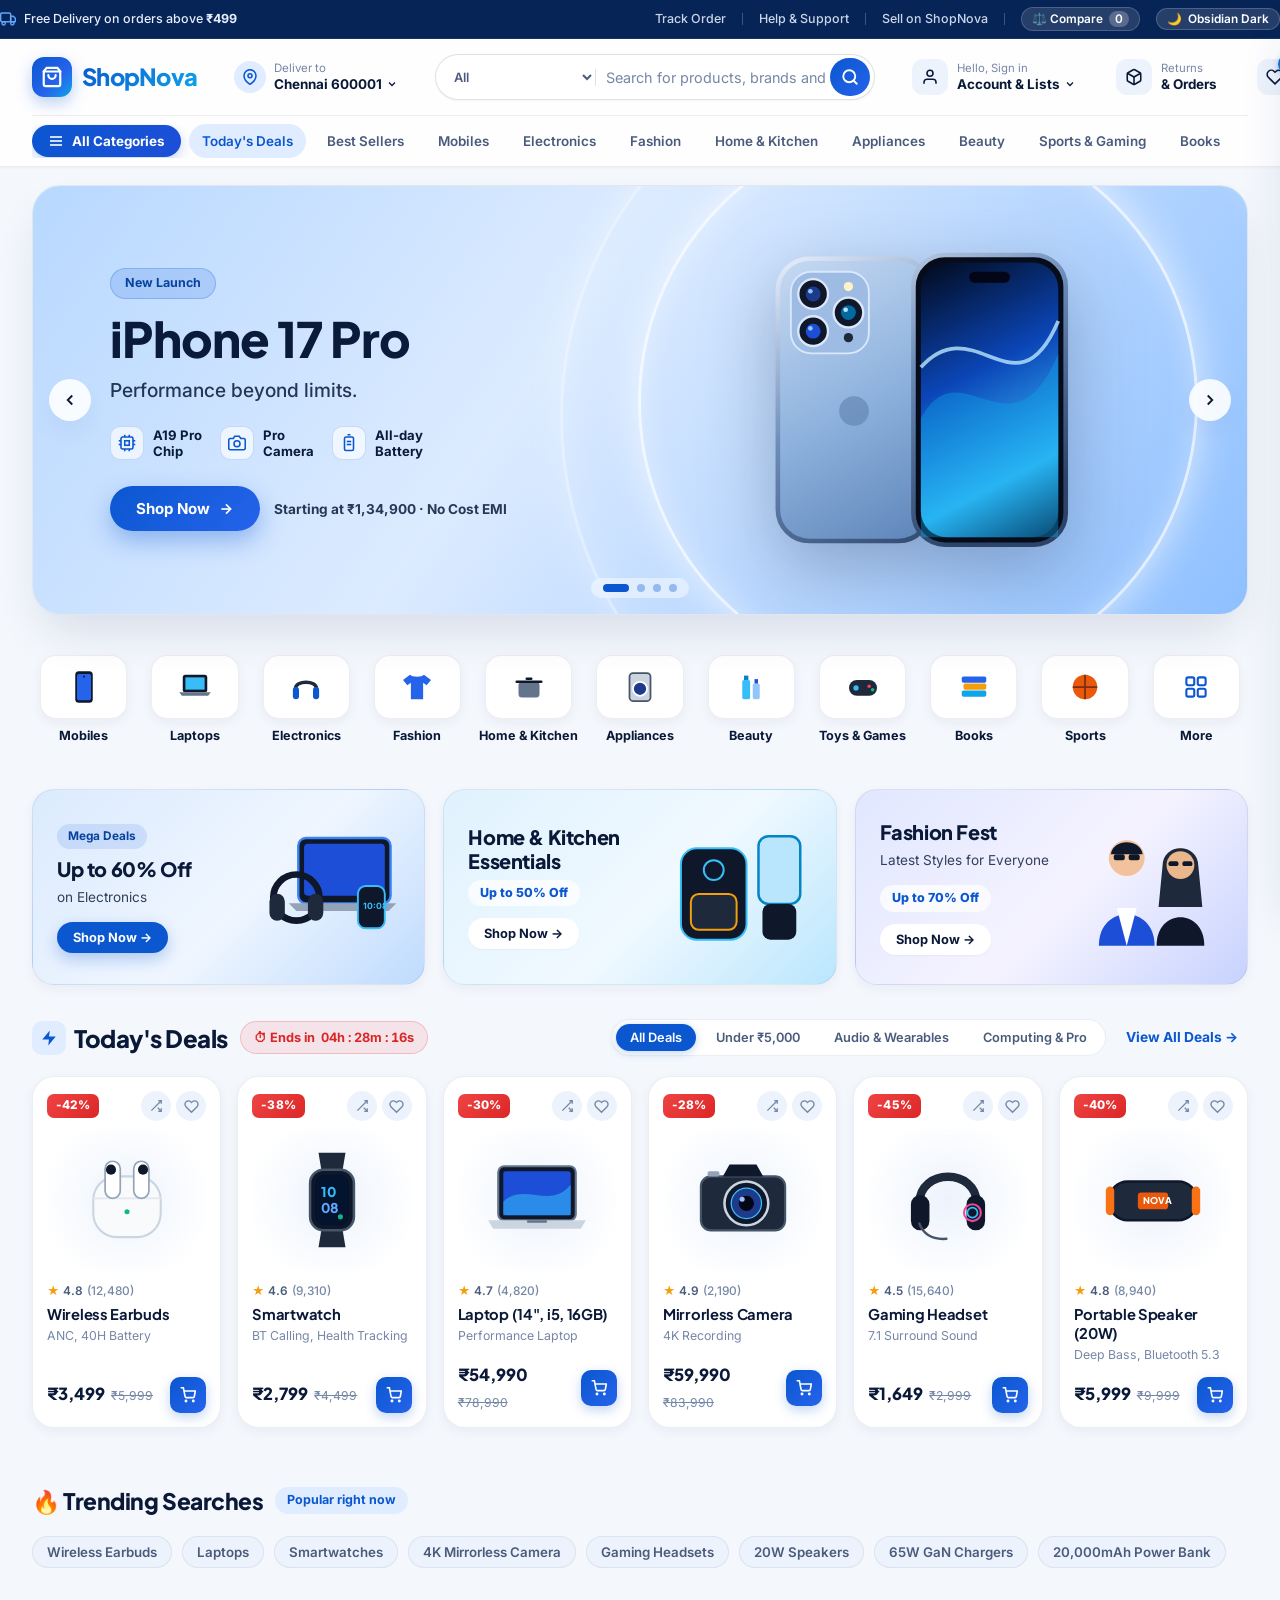
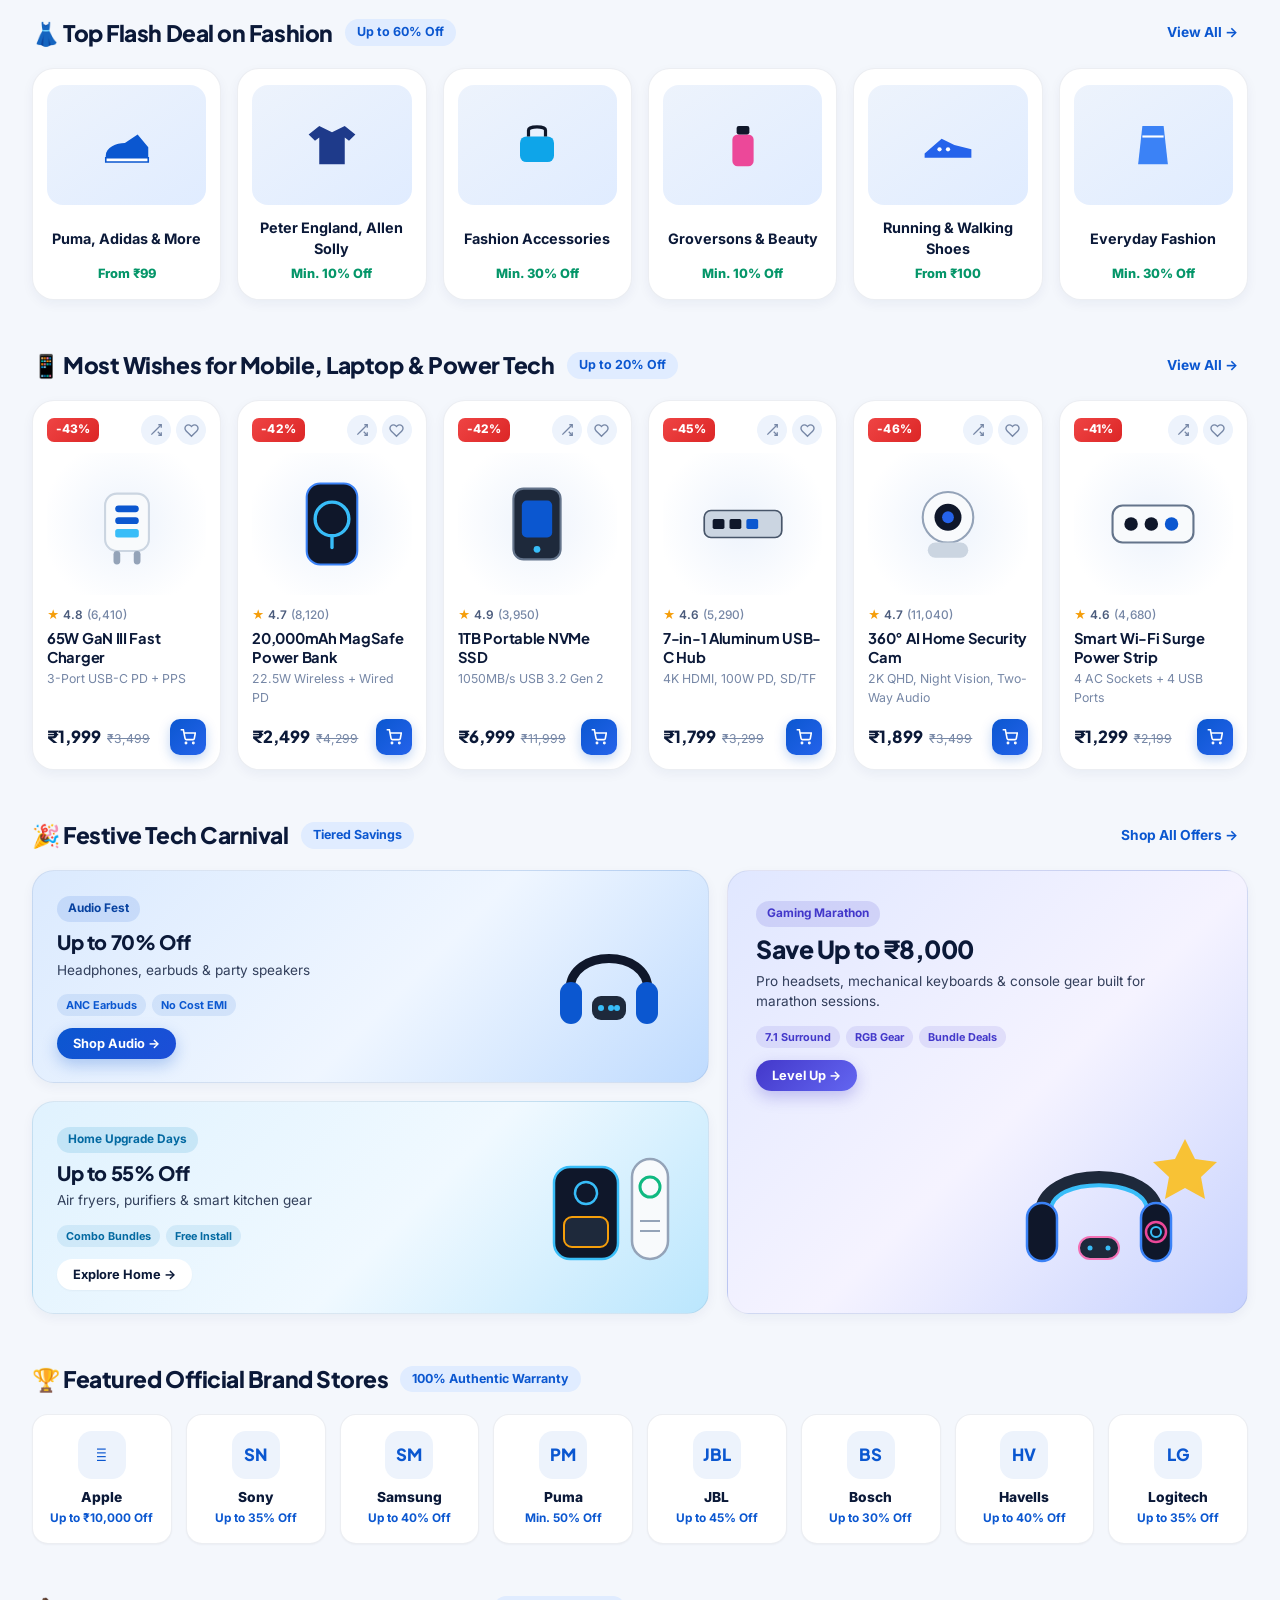
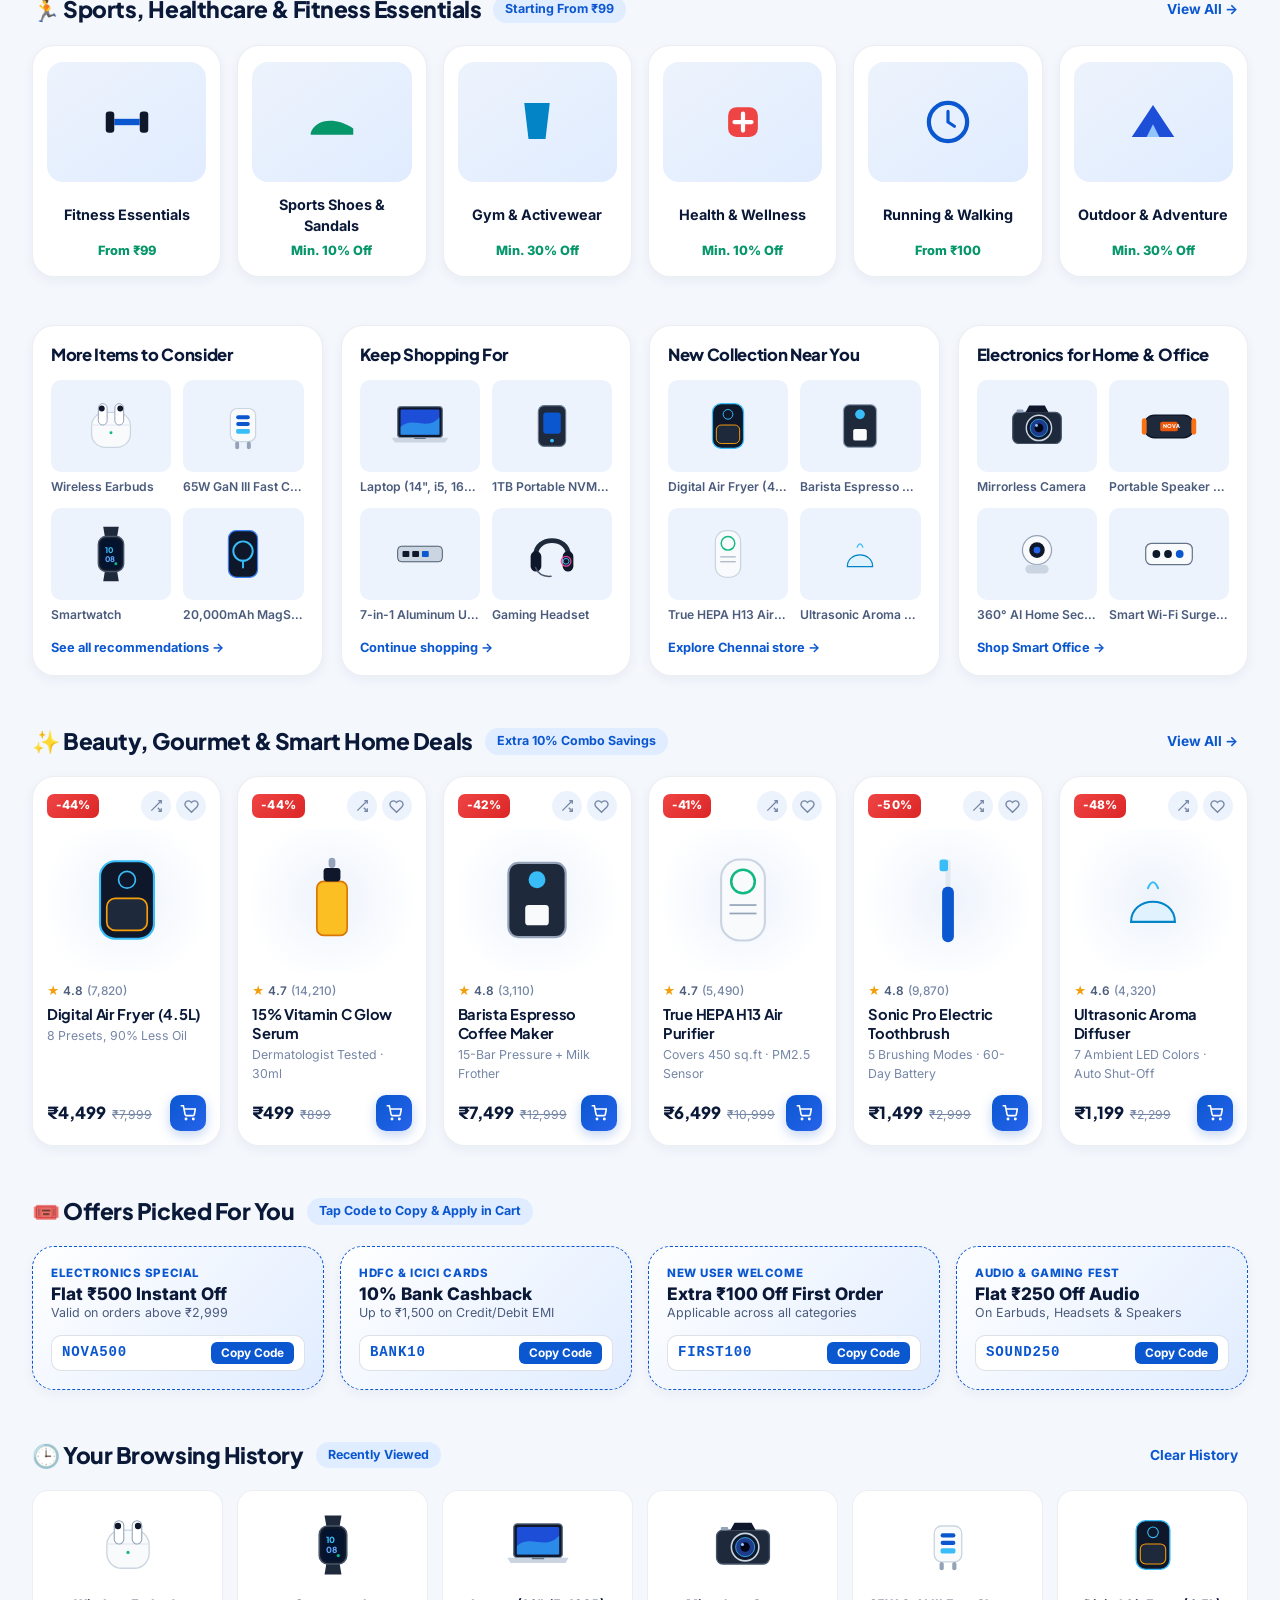
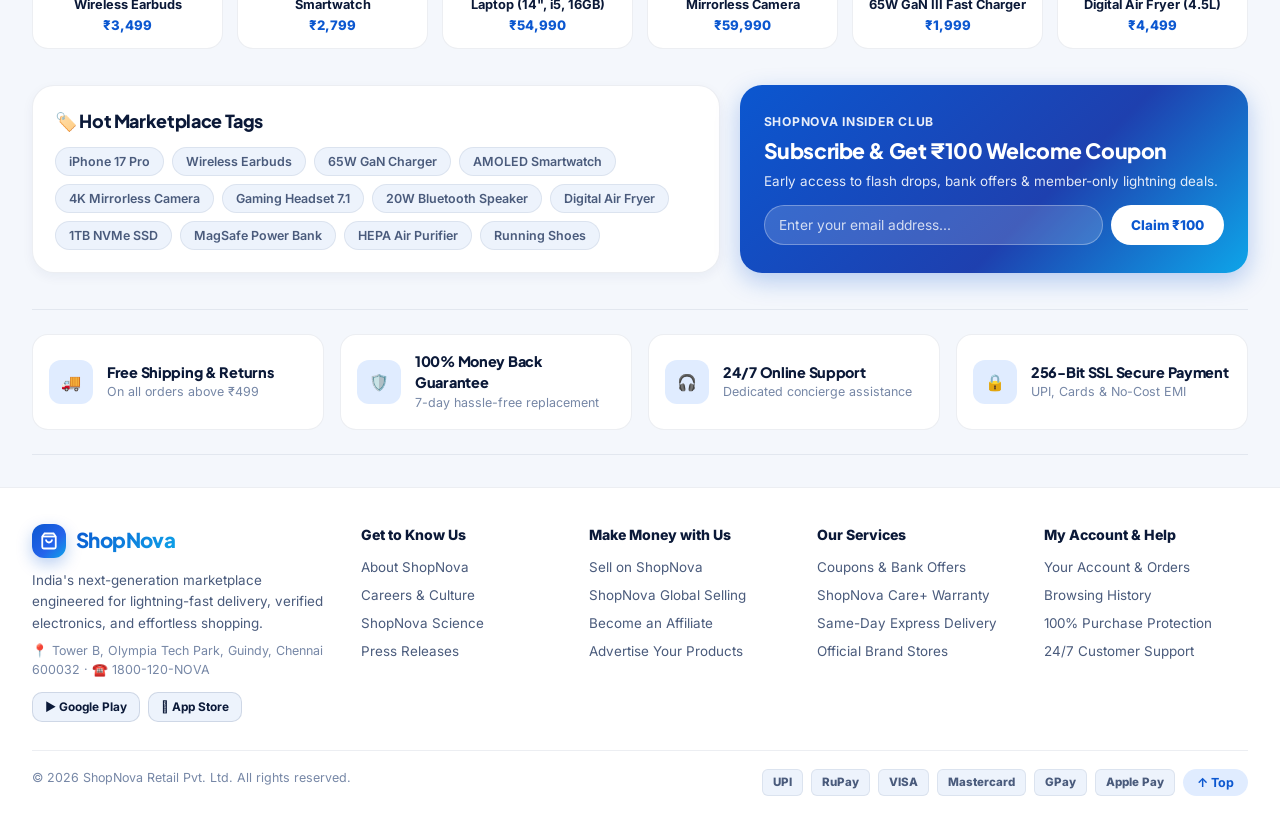
==== index.html @ 33376834 "update" ====
<!DOCTYPE html>
<html lang="en" data-theme="light">
<head>
  <meta charset="UTF-8" />
  <meta name="viewport" content="width=device-width, initial-scale=1.0" />
  <title>ShopNova — Ultra-Modern Marketplace | India's Premier Shopping Destination</title>
  <!-- Google Fonts: Plus Jakarta Sans & Inter for high-craft modern fintech/e-commerce typography -->
  <link rel="preconnect" href="https://fonts.googleapis.com" />
  <link rel="preconnect" href="https://fonts.gstatic.com" crossorigin />
  <link href="https://fonts.googleapis.com/css2?family=Inter:wght@400;500;600;700&family=Plus+Jakarta+Sans:wght@600;700;800&display=swap" rel="stylesheet" />

  <style>
    /* ==========================================================================
       1. DESIGN TOKENS & THEME SYSTEM (Crisp Royal Light + Obsidian Neon Dark)
       ========================================================================== */
    :root {
      /* Light Mode: Crisp Royal & Frost Glass */
      --bg-page: #f4f7fc;
      --bg-surface: #ffffff;
      --bg-surface-elevated: #ffffff;
      --bg-subtle: #edf3fc;
      --bg-glass: rgba(255, 255, 255, 0.84);
      --bg-utility: #072456;
      --text-utility: #e6eefc;

      --text-primary: #0b1938;
      --text-secondary: #4a5b7c;
      --text-muted: #7687a6;

      --brand-primary: #0b57d0;
      --brand-primary-hover: #0842a0;
      --brand-secondary: #2563eb;
      --brand-accent: #0ea5e9;
      --brand-soft: #e0ecff;
      --brand-soft-border: #bfd6ff;

      --badge-sale-bg: linear-gradient(135deg, #ef4444, #dc2626);
      --badge-sale-text: #ffffff;
      --success: #059669;
      --success-bg: #d1fae5;
      --warning: #f59e0b;

      --border-light: rgba(15, 42, 92, 0.08);
      --border-medium: rgba(15, 42, 92, 0.14);

      --shadow-xs: 0 1px 2px rgba(11, 25, 56, 0.04);
      --shadow-sm: 0 4px 12px rgba(11, 42, 96, 0.05);
      --shadow-md: 0 12px 28px -6px rgba(11, 42, 96, 0.09);
      --shadow-lg: 0 24px 48px -12px rgba(11, 42, 96, 0.14);
      --shadow-glow: 0 8px 24px rgba(11, 87, 208, 0.28);

      --radius-sm: 10px;
      --radius-md: 16px;
      --radius-lg: 22px;
      --radius-xl: 28px;
      --radius-pill: 9999px;

      --transition-fast: 160ms cubic-bezier(0.22, 1, 0.36, 1);
      --transition-smooth: 320ms cubic-bezier(0.22, 1, 0.36, 1);
    }

    [data-theme="dark"] {
      /* Dark Mode: Obsidian Glass & Electric Cobalt Neon */
      --bg-page: #070b14;
      --bg-surface: #0f1626;
      --bg-surface-elevated: #151e33;
      --bg-subtle: #19243d;
      --bg-glass: rgba(15, 22, 38, 0.82);
      --bg-utility: #04070d;
      --text-utility: #cbd5e1;

      --text-primary: #f1f5fb;
      --text-secondary: #9fb0ce;
      --text-muted: #687a9c;

      --brand-primary: #3b82f6;
      --brand-primary-hover: #60a5fa;
      --brand-secondary: #2563eb;
      --brand-accent: #38bdf8;
      --brand-soft: rgba(59, 130, 246, 0.16);
      --brand-soft-border: rgba(59, 130, 246, 0.35);

      --badge-sale-bg: linear-gradient(135deg, #f43f5e, #e11d48);
      --badge-sale-text: #ffffff;
      --success: #10b981;
      --success-bg: rgba(16, 185, 129, 0.15);
      --warning: #fbbf24;

      --border-light: rgba(148, 163, 184, 0.1);
      --border-medium: rgba(148, 163, 184, 0.18);

      --shadow-xs: 0 1px 2px rgba(0, 0, 0, 0.3);
      --shadow-sm: 0 6px 16px rgba(0, 0, 0, 0.35);
      --shadow-md: 0 14px 32px -6px rgba(0, 0, 0, 0.5);
      --shadow-lg: 0 26px 56px -12px rgba(0, 0, 0, 0.65);
      --shadow-glow: 0 8px 28px rgba(59, 130, 246, 0.38);
    }

    /* ==========================================================================
       2. RESET & BASE TYPOGRAPHY
       ========================================================================== */
    *, *::before, *::after {
      box-sizing: border-box;
      margin: 0;
      padding: 0;
    }

    html {
      scroll-behavior: smooth;
      font-family: 'Inter', -apple-system, BlinkMacSystemFont, sans-serif;
      background-color: var(--bg-page);
      color: var(--text-primary);
      transition: background-color var(--transition-smooth), color var(--transition-smooth);
    }

    body {
      min-height: 100vh;
      overflow-x: hidden;
      line-height: 1.5;
      -webkit-font-smoothing: antialiased;
    }

    h1, h2, h3, h4, .font-display {
      font-family: 'Plus Jakarta Sans', 'Inter', sans-serif;
      letter-spacing: -0.02em;
    }

    button, input, select {
      font-family: inherit;
      color: inherit;
    }

    button {
      cursor: pointer;
      border: none;
      background: none;
    }

    a {
      text-decoration: none;
      color: inherit;
    }

    .container {
      width: 100%;
      max-width: 1400px;
      margin: 0 auto;
      padding: 0 clamp(14px, 2.5vw, 32px);
    }

    /* ==========================================================================
       3. TOP UTILITY BAR
       ========================================================================== */
    .utility-bar {
      background: var(--bg-utility);
      color: var(--text-utility);
      font-size: 0.78rem;
      font-weight: 500;
      border-bottom: 1px solid rgba(255, 255, 255, 0.08);
    }

    .utility-inner {
      display: flex;
      align-items: center;
      justify-content: space-between;
      min-height: 38px;
      gap: 12px;
      flex-wrap: wrap;
      padding: 4px 0;
    }

    .utility-promo {
      display: flex;
      align-items: center;
      gap: 8px;
    }

    .utility-promo svg {
      color: #60a5fa;
      flex-shrink: 0;
    }

    .utility-links {
      display: flex;
      align-items: center;
      gap: 16px;
    }

    .utility-link {
      opacity: 0.88;
      transition: opacity var(--transition-fast), color var(--transition-fast);
      white-space: nowrap;
    }

    .utility-link:hover {
      opacity: 1;
      color: #93c5fd;
    }

    .utility-divider {
      width: 1px;
      height: 12px;
      background: rgba(255, 255, 255, 0.22);
    }

    /* Theme Switch Pill */
    .theme-toggle-btn {
      display: inline-flex;
      align-items: center;
      gap: 6px;
      background: rgba(255, 255, 255, 0.12);
      border: 1px solid rgba(255, 255, 255, 0.18);
      color: #ffffff;
      padding: 3px 10px;
      border-radius: var(--radius-pill);
      font-size: 0.74rem;
      font-weight: 600;
      transition: all var(--transition-fast);
    }

    .theme-toggle-btn:hover {
      background: rgba(255, 255, 255, 0.22);
      transform: translateY(-1px);
    }

    /* ==========================================================================
       4. STICKY GLASSMORPHIC HEADER & MEGA CATEGORY BAR
       ========================================================================== */
    .site-header {
      position: sticky;
      top: 0;
      z-index: 90;
      background: var(--bg-glass);
      backdrop-filter: blur(18px);
      -webkit-backdrop-filter: blur(18px);
      border-bottom: 1px solid var(--border-light);
      box-shadow: var(--shadow-xs);
      transition: background var(--transition-smooth), border-color var(--transition-smooth);
    }

    .header-main {
      display: flex;
      align-items: center;
      justify-content: space-between;
      gap: clamp(10px, 2vw, 24px);
      padding: 12px 0;
    }

    /* Brand Logo */
    .brand-logo {
      display: inline-flex;
      align-items: center;
      gap: 10px;
      flex-shrink: 0;
    }

    .brand-icon-wrap {
      width: 40px;
      height: 40px;
      border-radius: 12px;
      background: linear-gradient(135deg, #0b57d0, #2563eb 60%, #0ea5e9);
      display: grid;
      place-items: center;
      box-shadow: 0 6px 16px rgba(11, 87, 208, 0.28);
      transition: transform var(--transition-fast);
    }

    .brand-logo:hover .brand-icon-wrap {
      transform: scale(1.05) rotate(-2deg);
    }

    .brand-name {
      font-family: 'Plus Jakarta Sans', sans-serif;
      font-size: 1.48rem;
      font-weight: 800;
      letter-spacing: -0.03em;
      background: linear-gradient(135deg, var(--brand-primary), var(--brand-accent));
      -webkit-background-clip: text;
      -webkit-text-fill-color: transparent;
    }

    /* Location Picker */
    .location-btn {
      display: flex;
      align-items: center;
      gap: 8px;
      padding: 7px 12px;
      border-radius: var(--radius-md);
      border: 1px solid transparent;
      text-align: left;
      transition: all var(--transition-fast);
      flex-shrink: 0;
    }

    .location-btn:hover {
      background: var(--bg-subtle);
      border-color: var(--border-light);
    }

    .location-pin {
      width: 32px;
      height: 32px;
      border-radius: 50%;
      background: var(--brand-soft);
      color: var(--brand-primary);
      display: grid;
      place-items: center;
      flex-shrink: 0;
    }

    .location-label {
      display: block;
      font-size: 0.72rem;
      color: var(--text-muted);
      line-height: 1.2;
    }

    .location-value {
      display: flex;
      align-items: center;
      gap: 4px;
      font-size: 0.84rem;
      font-weight: 700;
      color: var(--text-primary);
    }

    /* Search Bar with Live Autocomplete */
    .search-wrapper {
      position: relative;
      flex: 1;
      max-width: 620px;
    }

    .search-bar {
      display: flex;
      align-items: center;
      background: var(--bg-surface);
      border: 1.5px solid var(--border-medium);
      border-radius: var(--radius-pill);
      height: 46px;
      padding: 3px 4px 3px 14px;
      box-shadow: var(--shadow-xs);
      transition: all var(--transition-fast);
    }

    .search-bar:focus-within {
      border-color: var(--brand-primary);
      box-shadow: 0 0 0 4px var(--brand-soft);
    }

    .search-scope {
      border: none;
      background: transparent;
      font-size: 0.8rem;
      font-weight: 600;
      color: var(--text-secondary);
      padding-right: 10px;
      margin-right: 10px;
      border-right: 1px solid var(--border-medium);
      outline: none;
      cursor: pointer;
    }

    .search-scope option {
      background: var(--bg-surface);
      color: var(--text-primary);
    }

    .search-input {
      flex: 1;
      border: none;
      background: transparent;
      font-size: 0.9rem;
      color: var(--text-primary);
      outline: none;
      min-width: 0;
    }

    .search-input::placeholder {
      color: var(--text-muted);
    }

    .search-clear {
      display: none;
      padding: 4px 8px;
      color: var(--text-muted);
      font-size: 0.85rem;
    }

    .search-clear.visible {
      display: inline-flex;
    }

    .search-submit {
      width: 40px;
      height: 38px;
      border-radius: var(--radius-pill);
      background: linear-gradient(135deg, var(--brand-primary), var(--brand-secondary));
      color: #ffffff;
      display: grid;
      place-items: center;
      transition: transform var(--transition-fast), box-shadow var(--transition-fast);
      flex-shrink: 0;
    }

    .search-submit:hover {
      transform: scale(1.04);
      box-shadow: var(--shadow-glow);
    }

    /* Autocomplete Dropdown */
    .search-dropdown {
      position: absolute;
      top: calc(100% + 8px);
      left: 0;
      right: 0;
      background: var(--bg-surface-elevated);
      border: 1px solid var(--border-medium);
      border-radius: var(--radius-lg);
      box-shadow: var(--shadow-lg);
      padding: 8px;
      display: none;
      z-index: 120;
      max-height: 380px;
      overflow-y: auto;
    }

    .search-dropdown.open {
      display: block;
      animation: fadeSlideDown 180ms ease-out;
    }

    .search-item {
      display: flex;
      align-items: center;
      gap: 12px;
      padding: 9px 12px;
      border-radius: var(--radius-sm);
      transition: background var(--transition-fast);
      cursor: pointer;
    }

    .search-item:hover {
      background: var(--bg-subtle);
    }

    .search-item-thumb {
      width: 42px;
      height: 42px;
      border-radius: 10px;
      background: var(--bg-subtle);
      display: grid;
      place-items: center;
      padding: 4px;
      flex-shrink: 0;
    }

    .search-item-info {
      flex: 1;
      min-width: 0;
    }

    .search-item-title {
      font-size: 0.88rem;
      font-weight: 600;
      white-space: nowrap;
      overflow: hidden;
      text-overflow: ellipsis;
    }

    .search-item-meta {
      font-size: 0.76rem;
      color: var(--text-muted);
    }

    .search-item-price {
      font-weight: 700;
      font-size: 0.88rem;
      color: var(--brand-primary);
    }

    /* Header Action Controls */
    .header-actions {
      display: flex;
      align-items: center;
      gap: clamp(6px, 1.2vw, 14px);
      flex-shrink: 0;
    }

    .header-action-btn {
      position: relative;
      display: flex;
      align-items: center;
      gap: 9px;
      padding: 7px 12px;
      border-radius: var(--radius-md);
      border: 1px solid transparent;
      transition: all var(--transition-fast);
      text-align: left;
    }

    .header-action-btn:hover {
      background: var(--bg-subtle);
      border-color: var(--border-light);
    }

    .action-icon-box {
      position: relative;
      width: 36px;
      height: 36px;
      border-radius: 11px;
      background: var(--bg-subtle);
      color: var(--text-primary);
      display: grid;
      place-items: center;
      transition: all var(--transition-fast);
    }

    .header-action-btn:hover .action-icon-box {
      background: var(--brand-soft);
      color: var(--brand-primary);
    }

    .action-text-top {
      display: block;
      font-size: 0.71rem;
      color: var(--text-muted);
      line-height: 1.15;
    }

    .action-text-bottom {
      display: flex;
      align-items: center;
      gap: 4px;
      font-size: 0.84rem;
      font-weight: 700;
      color: var(--text-primary);
    }

    .badge-pill {
      position: absolute;
      top: -5px;
      right: -5px;
      min-width: 20px;
      height: 20px;
      padding: 0 5px;
      border-radius: var(--radius-pill);
      background: linear-gradient(135deg, var(--brand-primary), var(--brand-accent));
      color: #ffffff;
      font-size: 0.7rem;
      font-weight: 800;
      display: grid;
      place-items: center;
      box-shadow: 0 2px 6px rgba(11, 87, 208, 0.35);
      transition: transform 200ms cubic-bezier(0.34, 1.56, 0.64, 1);
    }

    .badge-pill.bump {
      transform: scale(1.3);
    }

    /* Account Dropdown Popover */
    .account-wrapper {
      position: relative;
    }

    .account-popover {
      position: absolute;
      top: calc(100% + 10px);
      right: 0;
      width: 260px;
      background: var(--bg-surface-elevated);
      border: 1px solid var(--border-medium);
      border-radius: var(--radius-lg);
      box-shadow: var(--shadow-lg);
      padding: 14px;
      display: none;
      z-index: 120;
    }

    .account-popover.open {
      display: block;
      animation: fadeSlideDown 180ms ease-out;
    }

    .account-cta {
      width: 100%;
      padding: 10px;
      border-radius: var(--radius-sm);
      background: linear-gradient(135deg, var(--brand-primary), var(--brand-secondary));
      color: #ffffff;
      font-weight: 700;
      font-size: 0.86rem;
      margin-bottom: 10px;
      box-shadow: var(--shadow-glow);
    }

    .popover-link {
      display: flex;
      align-items: center;
      justify-content: space-between;
      padding: 8px 10px;
      border-radius: 8px;
      font-size: 0.83rem;
      color: var(--text-secondary);
      transition: all var(--transition-fast);
    }

    .popover-link:hover {
      background: var(--bg-subtle);
      color: var(--brand-primary);
    }

    /* Secondary Category Navigation Bar */
    .nav-bar {
      border-top: 1px solid var(--border-light);
      padding: 8px 0;
      position: relative;
    }

    .nav-inner {
      display: flex;
      align-items: center;
      gap: 8px;
      overflow-x: auto;
      scrollbar-width: none;
    }

    .nav-inner::-webkit-scrollbar {
      display: none;
    }

    .all-cats-btn {
      display: inline-flex;
      align-items: center;
      gap: 8px;
      padding: 8px 16px;
      border-radius: var(--radius-pill);
      background: linear-gradient(135deg, #0b57d0, #1d4ed8);
      color: #ffffff;
      font-size: 0.84rem;
      font-weight: 700;
      white-space: nowrap;
      box-shadow: 0 4px 12px rgba(11, 87, 208, 0.24);
      transition: all var(--transition-fast);
      flex-shrink: 0;
    }

    .all-cats-btn:hover {
      transform: translateY(-1px);
      box-shadow: var(--shadow-glow);
    }

    .nav-link {
      padding: 7px 13px;
      border-radius: var(--radius-pill);
      font-size: 0.84rem;
      font-weight: 600;
      color: var(--text-secondary);
      white-space: nowrap;
      transition: all var(--transition-fast);
    }

    .nav-link:hover, .nav-link.active {
      background: var(--brand-soft);
      color: var(--brand-primary);
    }

    /* Trending Searches Section */
    .trending-section {
      padding: 0 0 36px;
    }

    .trending-strip {
      display: flex;
      flex-wrap: wrap;
      align-items: center;
      gap: 10px;
      font-size: 0.8rem;
    }

    .trending-pill {
      padding: 7px 14px;
      border-radius: var(--radius-pill);
      background: var(--bg-subtle);
      border: 1px solid var(--border-light);
      color: var(--text-secondary);
      font-weight: 600;
      white-space: nowrap;
      transition: all var(--transition-fast);
    }

    .trending-pill:hover {
      background: var(--brand-soft);
      border-color: var(--brand-primary);
      color: var(--brand-primary);
      transform: translateY(-1px);
    }


    /* Mega Menu Panel */
    .mega-menu {
      position: absolute;
      top: 100%;
      left: clamp(14px, 2.5vw, 32px);
      width: min(820px, calc(100vw - 28px));
      background: var(--bg-surface-elevated);
      border: 1px solid var(--border-medium);
      border-radius: var(--radius-lg);
      box-shadow: var(--shadow-lg);
      padding: 22px;
      display: none;
      grid-template-columns: repeat(3, 1fr);
      gap: 20px;
      z-index: 115;
    }

    .mega-menu.open {
      display: grid;
      animation: fadeSlideDown 200ms ease-out;
    }

    .mega-col h4 {
      font-size: 0.84rem;
      font-weight: 800;
      text-transform: uppercase;
      letter-spacing: 0.05em;
      color: var(--brand-primary);
      margin-bottom: 10px;
    }

    .mega-col ul {
      list-style: none;
      display: flex;
      flex-direction: column;
      gap: 6px;
    }

    .mega-col li button {
      font-size: 0.85rem;
      color: var(--text-secondary);
      padding: 4px 0;
      text-align: left;
      transition: color var(--transition-fast), transform var(--transition-fast);
    }

    .mega-col li button:hover {
      color: var(--brand-primary);
      transform: translateX(4px);
    }

    /* ==========================================================================
       5. HERO CAROUSEL WITH 3D PERSPECTIVE TILT & GLOWING LIGHT ARCS
       ========================================================================== */
    .hero-section {
      padding-top: 18px;
    }

    .hero-carousel {
      position: relative;
      border-radius: var(--radius-xl);
      overflow: hidden;
      box-shadow: var(--shadow-lg);
      border: 1px solid var(--border-light);
      perspective: 1200px;
      user-select: none;
    }

    .hero-track {
      display: flex;
      transition: transform 550ms cubic-bezier(0.22, 1, 0.36, 1);
    }

    .hero-slide {
      min-width: 100%;
      position: relative;
      min-height: 360px;
      display: grid;
      grid-template-columns: 1.05fr 0.95fr;
      align-items: center;
      padding: clamp(26px, 4vw, 52px) clamp(28px, 6vw, 84px);
      overflow: hidden;
    }

    /* Slide Themes */
    .slide-iphone {
      background: linear-gradient(125deg, #b8d8ff 0%, #dcebff 42%, #8ec0ff 100%);
      color: #091a3a;
    }

    [data-theme="dark"] .slide-iphone {
      background: linear-gradient(125deg, #0b1c3d 0%, #102a5c 48%, #091836 100%);
      color: #f8fafc;
    }

    .slide-macbook {
      background: linear-gradient(125deg, #dbeafe 0%, #eff6ff 45%, #bfdbfe 100%);
      color: #091a3a;
    }

    [data-theme="dark"] .slide-macbook {
      background: linear-gradient(125deg, #0c192e 0%, #172a4a 50%, #0d1f3c 100%);
      color: #f8fafc;
    }

    .slide-sony {
      background: linear-gradient(125deg, #e0e7ff 0%, #eef2ff 45%, #c7d2fe 100%);
      color: #111827;
    }

    [data-theme="dark"] .slide-sony {
      background: linear-gradient(125deg, #131533 0%, #1e224d 50%, #10132e 100%);
      color: #f8fafc;
    }

    .slide-smarthome {
      background: linear-gradient(125deg, #d1fae5 0%, #ecfdf5 45%, #bae6fd 100%);
      color: #062825;
    }

    [data-theme="dark"] .slide-smarthome {
      background: linear-gradient(125deg, #092229 0%, #0f343d 50%, #0b2436 100%);
      color: #f8fafc;
    }

    /* Decorative Glowing Light Arcs (matching & elevating screenshot) */
    .hero-arc {
      position: absolute;
      border-radius: 50%;
      pointer-events: none;
      border: 3px solid rgba(255, 255, 255, 0.72);
      box-shadow: 0 0 40px rgba(255, 255, 255, 0.65), inset 0 0 30px rgba(255, 255, 255, 0.35);
    }

    [data-theme="dark"] .hero-arc {
      border-color: rgba(56, 189, 248, 0.38);
      box-shadow: 0 0 50px rgba(59, 130, 246, 0.45), inset 0 0 30px rgba(56, 189, 248, 0.2);
    }

    .hero-arc-1 {
      width: 560px;
      height: 560px;
      right: 4%;
      top: -15%;
    }

    .hero-arc-2 {
      width: 760px;
      height: 760px;
      right: -6%;
      top: -35%;
      opacity: 0.55;
    }

    .hero-content {
      position: relative;
      z-index: 3;
      max-width: 540px;
    }

    .hero-badge {
      display: inline-flex;
      align-items: center;
      gap: 6px;
      padding: 5px 14px;
      border-radius: var(--radius-pill);
      background: rgba(11, 87, 208, 0.14);
      backdrop-filter: blur(8px);
      border: 1px solid rgba(11, 87, 208, 0.24);
      color: #0842a0;
      font-size: 0.78rem;
      font-weight: 700;
      margin-bottom: 14px;
    }

    [data-theme="dark"] .hero-badge {
      background: rgba(56, 189, 248, 0.18);
      border-color: rgba(56, 189, 248, 0.38);
      color: #7dd3fc;
    }

    .hero-title {
      font-size: clamp(2rem, 3.8vw, 3.25rem);
      font-weight: 800;
      line-height: 1.08;
      margin-bottom: 10px;
    }

    .hero-subtitle {
      font-size: clamp(1rem, 1.5vw, 1.24rem);
      font-weight: 500;
      opacity: 0.86;
      margin-bottom: 22px;
    }

    .hero-specs {
      display: flex;
      flex-wrap: wrap;
      gap: 18px;
      margin-bottom: 26px;
    }

    .hero-spec-item {
      display: flex;
      align-items: center;
      gap: 9px;
      font-size: 0.82rem;
      font-weight: 700;
      line-height: 1.25;
    }

    .hero-spec-icon {
      width: 34px;
      height: 34px;
      border-radius: 10px;
      background: rgba(255, 255, 255, 0.65);
      border: 1px solid rgba(11, 87, 208, 0.18);
      display: grid;
      place-items: center;
      color: #0b57d0;
      flex-shrink: 0;
    }

    [data-theme="dark"] .hero-spec-icon {
      background: rgba(15, 23, 42, 0.65);
      border-color: rgba(56, 189, 248, 0.3);
      color: #38bdf8;
    }

    .hero-cta-group {
      display: flex;
      align-items: center;
      gap: 14px;
      flex-wrap: wrap;
    }

    .btn-hero-primary {
      display: inline-flex;
      align-items: center;
      gap: 8px;
      padding: 13px 26px;
      border-radius: var(--radius-pill);
      background: linear-gradient(135deg, #0b57d0, #2563eb);
      color: #ffffff;
      font-size: 0.94rem;
      font-weight: 700;
      box-shadow: 0 10px 24px rgba(11, 87, 208, 0.35);
      transition: all var(--transition-fast);
    }

    .btn-hero-primary:hover {
      transform: translateY(-2px);
      box-shadow: 0 14px 30px rgba(11, 87, 208, 0.48);
    }

    .hero-price-tag {
      font-size: 0.85rem;
      font-weight: 700;
      opacity: 0.85;
    }

    .hero-visual {
      position: relative;
      z-index: 3;
      display: flex;
      align-items: center;
      justify-content: center;
      transition: transform 220ms ease-out;
      will-change: transform;
    }

    .hero-visual svg {
      width: 100%;
      max-width: 390px;
      height: auto;
      filter: drop-shadow(0 24px 36px rgba(9, 26, 58, 0.28));
    }

    /* Carousel Arrows */
    .carousel-arrow {
      position: absolute;
      top: 50%;
      transform: translateY(-50%);
      z-index: 10;
      width: 42px;
      height: 42px;
      border-radius: 50%;
      background: rgba(255, 255, 255, 0.88);
      backdrop-filter: blur(8px);
      color: #0b1938;
      display: grid;
      place-items: center;
      box-shadow: var(--shadow-md);
      transition: all var(--transition-fast);
    }

    [data-theme="dark"] .carousel-arrow {
      background: rgba(15, 23, 42, 0.85);
      color: #f8fafc;
      border: 1px solid rgba(255, 255, 255, 0.14);
    }

    .carousel-arrow:hover {
      transform: translateY(-50%) scale(1.08);
      background: var(--brand-primary);
      color: #ffffff;
    }

    .carousel-prev { left: 16px; }
    .carousel-next { right: 16px; }

    /* Carousel Progress Pills */
    .carousel-dots {
      position: absolute;
      bottom: 16px;
      left: 50%;
      transform: translateX(-50%);
      z-index: 10;
      display: flex;
      align-items: center;
      gap: 8px;
      background: rgba(255, 255, 255, 0.45);
      backdrop-filter: blur(8px);
      padding: 6px 12px;
      border-radius: var(--radius-pill);
    }

    [data-theme="dark"] .carousel-dots {
      background: rgba(15, 23, 42, 0.55);
    }

    .carousel-dot {
      width: 8px;
      height: 8px;
      border-radius: var(--radius-pill);
      background: rgba(11, 87, 208, 0.35);
      transition: all var(--transition-smooth);
    }

    .carousel-dot.active {
      width: 26px;
      background: var(--brand-primary);
    }

    /* ==========================================================================
       6. CATEGORY STRIP (11 TACTILE CARDS)
       ========================================================================== */
    .category-strip-section {
      padding: 24px 0 10px;
    }

    .category-grid {
      display: grid;
      grid-template-columns: repeat(11, minmax(88px, 1fr));
      gap: 12px;
      overflow-x: auto;
      padding: 6px 2px 12px;
      scrollbar-width: none;
    }

    .category-grid::-webkit-scrollbar {
      display: none;
    }

    .cat-card {
      display: flex;
      flex-direction: column;
      align-items: center;
      gap: 9px;
      padding: 10px 6px;
      border-radius: var(--radius-md);
      background: transparent;
      transition: all var(--transition-fast);
    }

    .cat-icon-tile {
      width: 100%;
      aspect-ratio: 1.35 / 1;
      border-radius: var(--radius-md);
      background: var(--bg-surface);
      border: 1px solid var(--border-light);
      box-shadow: var(--shadow-sm);
      display: grid;
      place-items: center;
      padding: 10px;
      transition: all var(--transition-fast);
    }

    .cat-card:hover .cat-icon-tile,
    .cat-card.active .cat-icon-tile {
      transform: translateY(-4px);
      background: linear-gradient(145deg, var(--brand-soft), var(--bg-surface));
      border-color: var(--brand-primary);
      box-shadow: var(--shadow-md);
    }

    .cat-label {
      font-size: 0.79rem;
      font-weight: 700;
      color: var(--text-primary);
      text-align: center;
      white-space: nowrap;
      transition: color var(--transition-fast);
    }

    .cat-card:hover .cat-label,
    .cat-card.active .cat-label {
      color: var(--brand-primary);
    }

    /* ==========================================================================
       7. PROMOTIONAL BENTO GRID (3-COLUMN)
       ========================================================================== */
    .bento-section {
      padding: 14px 0 26px;
    }

    .bento-grid {
      display: grid;
      grid-template-columns: repeat(3, 1fr);
      gap: 18px;
    }

    .bento-card {
      position: relative;
      border-radius: var(--radius-lg);
      padding: 24px;
      min-height: 196px;
      display: flex;
      align-items: center;
      justify-content: space-between;
      gap: 12px;
      overflow: hidden;
      border: 1px solid var(--border-light);
      box-shadow: var(--shadow-sm);
      transition: transform var(--transition-smooth), box-shadow var(--transition-smooth);
    }

    .bento-card:hover {
      transform: translateY(-4px);
      box-shadow: var(--shadow-lg);
    }

    .bento-electronics {
      background: linear-gradient(135deg, #dbeafe 0%, #eff6ff 55%, #bfdbfe 100%);
      color: #0b1938;
    }

    [data-theme="dark"] .bento-electronics {
      background: linear-gradient(135deg, #102347 0%, #162e59 100%);
      color: #f8fafc;
    }

    .bento-home {
      background: linear-gradient(135deg, #e0f2fe 0%, #f0f9ff 55%, #bae6fd 100%);
      color: #0b1938;
    }

    [data-theme="dark"] .bento-home {
      background: linear-gradient(135deg, #0d273d 0%, #133654 100%);
      color: #f8fafc;
    }

    .bento-fashion {
      background: linear-gradient(135deg, #e0e7ff 0%, #f5f3ff 55%, #c7d2fe 100%);
      color: #0b1938;
    }

    [data-theme="dark"] .bento-fashion {
      background: linear-gradient(135deg, #1b1d42 0%, #262959 100%);
      color: #f8fafc;
    }

    .bento-info {
      position: relative;
      z-index: 2;
      max-width: 58%;
    }

    .bento-pill {
      display: inline-block;
      padding: 4px 11px;
      border-radius: var(--radius-pill);
      background: rgba(11, 87, 208, 0.12);
      color: #0842a0;
      font-size: 0.74rem;
      font-weight: 700;
      margin-bottom: 8px;
    }

    [data-theme="dark"] .bento-pill {
      background: rgba(56, 189, 248, 0.2);
      color: #7dd3fc;
    }

    .bento-title {
      font-size: 1.24rem;
      font-weight: 800;
      line-height: 1.2;
      margin-bottom: 6px;
    }

    .bento-sub {
      font-size: 0.85rem;
      opacity: 0.82;
      margin-bottom: 14px;
    }

    .bento-offer-badge {
      display: inline-block;
      padding: 4px 12px;
      border-radius: var(--radius-pill);
      background: rgba(255, 255, 255, 0.75);
      color: #0b57d0;
      font-size: 0.78rem;
      font-weight: 800;
      margin-bottom: 12px;
    }

    [data-theme="dark"] .bento-offer-badge {
      background: rgba(15, 23, 42, 0.7);
      color: #60a5fa;
    }

    .bento-cta {
      display: inline-flex;
      align-items: center;
      gap: 6px;
      padding: 8px 16px;
      border-radius: var(--radius-pill);
      font-size: 0.8rem;
      font-weight: 700;
      transition: all var(--transition-fast);
    }

    .bento-cta-primary {
      background: var(--brand-primary);
      color: #ffffff;
      box-shadow: 0 6px 16px rgba(11, 87, 208, 0.28);
    }

    .bento-cta-light {
      background: #ffffff;
      color: #0b1938;
      box-shadow: var(--shadow-xs);
    }

    [data-theme="dark"] .bento-cta-light {
      background: #1e293b;
      color: #f8fafc;
    }

    .bento-cta:hover {
      transform: translateX(3px);
    }

    .bento-graphic {
      position: relative;
      z-index: 2;
      width: 42%;
      display: flex;
      justify-content: flex-end;
      transition: transform var(--transition-smooth);
    }

    .bento-card:hover .bento-graphic {
      transform: scale(1.06) rotate(-1.5deg);
    }

    /* Split Promo Bento: Two Stacked Rectangles + One Tall Square */
    .promo-split-section {
      padding: 12px 0 36px;
    }

    .promo-split-grid {
      display: grid;
      grid-template-columns: minmax(0, 1.3fr) minmax(0, 1fr);
      grid-template-rows: repeat(2, minmax(210px, 1fr));
      gap: 18px;
    }

    .promo-split-grid .promo-rect {
      min-height: 210px;
      padding: 22px 24px;
    }

    .promo-split-grid .promo-square {
      grid-column: 2;
      grid-row: 1 / span 2;
      min-height: 100%;
      padding: 28px;
      flex-direction: column;
      align-items: stretch;
      justify-content: space-between;
    }

    .promo-square .bento-info {
      max-width: 100%;
    }

    .promo-square .bento-title {
      font-size: 1.55rem;
    }

    .promo-square .bento-sub {
      max-width: 92%;
    }

    .promo-square .bento-graphic {
      width: 100%;
      justify-content: flex-end;
      margin-top: 12px;
    }

    .promo-chip-row {
      display: flex;
      flex-wrap: wrap;
      gap: 6px;
      margin-bottom: 12px;
    }

    .promo-chip {
      padding: 3px 9px;
      border-radius: var(--radius-pill);
      background: rgba(11, 87, 208, 0.1);
      color: #0b57d0;
      font-size: 0.68rem;
      font-weight: 700;
    }

    [data-theme="dark"] .promo-chip {
      background: rgba(56, 189, 248, 0.16);
      color: #7dd3fc;
    }

    .promo-audio {
      background: linear-gradient(135deg, #dbeafe 0%, #eff6ff 55%, #bfdbfe 100%);
      color: #0b1938;
    }

    [data-theme="dark"] .promo-audio {
      background: linear-gradient(135deg, #102347 0%, #162e59 100%);
      color: #f8fafc;
    }

    .promo-home {
      background: linear-gradient(135deg, #e0f2fe 0%, #f0f9ff 55%, #bae6fd 100%);
      color: #0b1938;
    }

    [data-theme="dark"] .promo-home {
      background: linear-gradient(135deg, #0d273d 0%, #133654 100%);
      color: #f8fafc;
    }

    .promo-gaming {
      background: linear-gradient(135deg, #e0e7ff 0%, #f5f3ff 55%, #c7d2fe 100%);
      color: #0b1938;
    }

    [data-theme="dark"] .promo-gaming {
      background: linear-gradient(135deg, #1b1d42 0%, #262959 100%);
      color: #f8fafc;
    }

    .promo-audio .bento-pill {
      background: rgba(11, 87, 208, 0.12);
      color: #0842a0;
    }

    .promo-audio .promo-chip {
      background: rgba(11, 87, 208, 0.1);
      color: #0b57d0;
    }

    .promo-audio .bento-cta-primary {
      background: linear-gradient(135deg, #0b57d0, #1d4ed8);
      box-shadow: 0 6px 16px rgba(11, 87, 208, 0.28);
    }

    .promo-home .bento-pill {
      background: rgba(2, 132, 199, 0.14);
      color: #0369a1;
    }

    .promo-home .promo-chip {
      background: rgba(2, 132, 199, 0.1);
      color: #0369a1;
    }

    .promo-gaming .bento-pill {
      background: rgba(67, 56, 202, 0.14);
      color: #4338ca;
    }

    .promo-gaming .promo-chip {
      background: rgba(67, 56, 202, 0.1);
      color: #4338ca;
    }

    .promo-gaming .bento-cta-primary {
      background: linear-gradient(135deg, #4338ca, #6366f1);
      box-shadow: 0 6px 16px rgba(67, 56, 202, 0.28);
    }

    [data-theme="dark"] .promo-audio .bento-pill,
    [data-theme="dark"] .promo-audio .promo-chip {
      background: rgba(56, 189, 248, 0.2);
      color: #7dd3fc;
    }

    [data-theme="dark"] .promo-home .bento-pill,
    [data-theme="dark"] .promo-home .promo-chip {
      background: rgba(125, 211, 252, 0.18);
      color: #bae6fd;
    }

    [data-theme="dark"] .promo-gaming .bento-pill,
    [data-theme="dark"] .promo-gaming .promo-chip {
      background: rgba(165, 180, 252, 0.2);
      color: #c7d2fe;
    }

    /* ==========================================================================
       8. TODAY'S DEALS SECTION & PRODUCT CARDS
       ========================================================================== */
    .deals-section {
      padding: 8px 0 56px;
    }

    .deals-header {
      display: flex;
      align-items: center;
      justify-content: space-between;
      flex-wrap: wrap;
      gap: 14px;
      margin-bottom: 20px;
    }

    .deals-title-group {
      display: flex;
      align-items: center;
      gap: 12px;
      flex-wrap: wrap;
    }

    .deals-title {
      display: inline-flex;
      align-items: center;
      gap: 8px;
      font-size: 1.5rem;
      font-weight: 800;
    }

    .lightning-badge {
      width: 34px;
      height: 34px;
      border-radius: 10px;
      background: var(--brand-soft);
      color: var(--brand-primary);
      display: grid;
      place-items: center;
    }

    .countdown-pill {
      display: inline-flex;
      align-items: center;
      gap: 6px;
      padding: 6px 13px;
      border-radius: var(--radius-pill);
      background: rgba(239, 68, 68, 0.1);
      border: 1px solid rgba(239, 68, 68, 0.25);
      color: #dc2626;
      font-size: 0.8rem;
      font-weight: 700;
      font-variant-numeric: tabular-nums;
    }

    [data-theme="dark"] .countdown-pill {
      background: rgba(244, 63, 94, 0.16);
      color: #fda4af;
    }

    .deals-controls {
      display: flex;
      align-items: center;
      gap: 10px;
      flex-wrap: wrap;
    }

    .filter-tabs {
      display: flex;
      align-items: center;
      gap: 6px;
      background: var(--bg-surface);
      padding: 4px;
      border-radius: var(--radius-pill);
      border: 1px solid var(--border-light);
    }

    .filter-tab {
      padding: 6px 14px;
      border-radius: var(--radius-pill);
      font-size: 0.8rem;
      font-weight: 600;
      color: var(--text-secondary);
      transition: all var(--transition-fast);
    }

    .filter-tab:hover {
      color: var(--brand-primary);
    }

    .filter-tab.active {
      background: var(--brand-primary);
      color: #ffffff;
      box-shadow: 0 2px 8px rgba(11, 87, 208, 0.25);
    }

    /* Marketplace section headers */
    .market-section {
      padding: 12px 0 36px;
    }

    .section-header {
      display: flex;
      align-items: center;
      justify-content: space-between;
      flex-wrap: wrap;
      gap: 14px;
      margin-bottom: 18px;
    }

    .section-title-group {
      display: flex;
      align-items: center;
      gap: 12px;
      flex-wrap: wrap;
    }

    .section-title {
      display: inline-flex;
      align-items: center;
      gap: 10px;
      font-size: 1.42rem;
      font-weight: 800;
    }

    .section-subtitle-badge {
      padding: 4px 12px;
      border-radius: var(--radius-pill);
      background: var(--brand-soft);
      color: var(--brand-primary);
      font-size: 0.78rem;
      font-weight: 700;
    }

    .card-action-icons {
      display: flex;
      align-items: center;
      gap: 5px;
    }

    .compare-btn {
      width: 30px;
      height: 30px;
      border-radius: 50%;
      background: var(--bg-subtle);
      color: var(--text-muted);
      display: grid;
      place-items: center;
      transition: all var(--transition-fast);
    }

    .compare-btn:hover {
      transform: scale(1.1);
      color: var(--brand-primary);
    }

    .compare-btn.active {
      background: var(--brand-primary);
      color: #ffffff;
    }


    .view-all-link {
      display: inline-flex;
      align-items: center;
      gap: 5px;
      font-size: 0.86rem;
      font-weight: 700;
      color: var(--brand-primary);
      padding: 6px 10px;
      border-radius: var(--radius-pill);
      transition: background var(--transition-fast);
    }

    .view-all-link:hover {
      background: var(--brand-soft);
    }

    /* 6-Column Responsive Product Grid */
    .products-grid {
      display: grid;
      grid-template-columns: repeat(6, 1fr);
      gap: 16px;
    }

    .product-card {
      position: relative;
      background: var(--bg-surface);
      border: 1px solid var(--border-light);
      border-radius: var(--radius-lg);
      padding: 14px;
      display: flex;
      flex-direction: column;
      justify-content: space-between;
      box-shadow: var(--shadow-sm);
      transition: transform var(--transition-smooth), box-shadow var(--transition-smooth), border-color var(--transition-fast);
    }

    .product-card:hover {
      transform: translateY(-6px);
      border-color: var(--brand-soft-border);
      box-shadow: var(--shadow-lg);
    }

    .product-top-bar {
      display: flex;
      align-items: center;
      justify-content: space-between;
      margin-bottom: 8px;
      z-index: 2;
    }

    .discount-badge {
      padding: 3px 9px;
      border-radius: 7px;
      background: var(--badge-sale-bg);
      color: var(--badge-sale-text);
      font-size: 0.74rem;
      font-weight: 800;
      letter-spacing: 0.01em;
    }

    .wishlist-btn {
      width: 30px;
      height: 30px;
      border-radius: 50%;
      background: var(--bg-subtle);
      color: var(--text-muted);
      display: grid;
      place-items: center;
      transition: all var(--transition-fast);
    }

    .wishlist-btn:hover {
      transform: scale(1.1);
      color: #ef4444;
    }

    .wishlist-btn.active {
      background: rgba(239, 68, 68, 0.14);
      color: #ef4444;
    }

    .product-visual-box {
      position: relative;
      height: 142px;
      border-radius: var(--radius-md);
      background: radial-gradient(circle at 50% 50%, var(--bg-subtle) 0%, transparent 80%);
      display: grid;
      place-items: center;
      margin-bottom: 12px;
      cursor: pointer;
      overflow: hidden;
    }

    .product-visual-box svg {
      width: 118px;
      height: 118px;
      transition: transform var(--transition-smooth);
    }

    .product-card:hover .product-visual-box svg {
      transform: scale(1.08);
    }

    .quick-view-pill {
      position: absolute;
      bottom: 8px;
      left: 50%;
      transform: translateX(-50%) translateY(12px);
      opacity: 0;
      padding: 5px 12px;
      border-radius: var(--radius-pill);
      background: var(--bg-glass);
      backdrop-filter: blur(10px);
      border: 1px solid var(--border-medium);
      font-size: 0.72rem;
      font-weight: 700;
      color: var(--text-primary);
      white-space: nowrap;
      box-shadow: var(--shadow-sm);
      transition: all var(--transition-fast);
    }

    .product-card:hover .quick-view-pill {
      opacity: 1;
      transform: translateX(-50%) translateY(0);
    }

    .product-rating {
      display: flex;
      align-items: center;
      gap: 4px;
      font-size: 0.74rem;
      font-weight: 600;
      color: var(--text-secondary);
      margin-bottom: 4px;
    }

    .star-icon {
      color: var(--warning);
    }

    .product-title {
      font-size: 0.92rem;
      font-weight: 700;
      color: var(--text-primary);
      line-height: 1.3;
      margin-bottom: 3px;
      cursor: pointer;
    }

    .product-title:hover {
      color: var(--brand-primary);
    }

    .product-subtitle {
      font-size: 0.77rem;
      color: var(--text-muted);
      margin-bottom: 12px;
    }

    .product-bottom {
      display: flex;
      align-items: center;
      justify-content: space-between;
      gap: 8px;
      margin-top: auto;
    }

    .price-block {
      display: flex;
      align-items: baseline;
      gap: 6px;
      flex-wrap: wrap;
    }

    .price-current {
      font-family: 'Plus Jakarta Sans', sans-serif;
      font-size: 1.04rem;
      font-weight: 800;
      color: var(--text-primary);
    }

    .price-mrp {
      font-size: 0.76rem;
      color: var(--text-muted);
      text-decoration: line-through;
    }

    .add-cart-btn {
      width: 36px;
      height: 36px;
      border-radius: 10px;
      background: linear-gradient(135deg, var(--brand-primary), var(--brand-secondary));
      color: #ffffff;
      display: grid;
      place-items: center;
      box-shadow: 0 4px 12px rgba(11, 87, 208, 0.25);
      transition: all var(--transition-fast);
      flex-shrink: 0;
    }

    .add-cart-btn:hover {
      transform: scale(1.08);
      box-shadow: var(--shadow-glow);
    }

    .qty-stepper {
      display: inline-flex;
      align-items: center;
      background: var(--brand-soft);
      border: 1px solid var(--brand-soft-border);
      border-radius: 10px;
      height: 34px;
      overflow: hidden;
    }

    .qty-stepper button {
      width: 26px;
      height: 100%;
      font-weight: 800;
      font-size: 0.92rem;
      color: var(--brand-primary);
      transition: background var(--transition-fast);
    }

    .qty-stepper button:hover {
      background: rgba(11, 87, 208, 0.14);
    }

    .qty-stepper span {
      padding: 0 6px;
      font-size: 0.8rem;
      font-weight: 800;
      color: var(--brand-primary);
    }

    /* ==========================================================================
       8B. HAPPYCART-INSPIRED SECTIONS (Collections, Brands, Quads, Coupons, etc.)
       ========================================================================== */
    /* 6-Column Curated Collection Cards (Fashion Flash Deal & Sports/Health) */
    .collection-grid {
      display: grid;
      grid-template-columns: repeat(6, 1fr);
      gap: 16px;
    }

    .collection-card {
      background: var(--bg-surface);
      border: 1px solid var(--border-light);
      border-radius: var(--radius-lg);
      padding: 16px 14px;
      text-align: center;
      box-shadow: var(--shadow-sm);
      transition: all var(--transition-smooth);
      display: flex;
      flex-direction: column;
      align-items: center;
      justify-content: space-between;
      cursor: pointer;
    }

    .collection-card:hover {
      transform: translateY(-5px);
      border-color: var(--brand-soft-border);
      box-shadow: var(--shadow-lg);
    }

    .collection-art {
      width: 100%;
      height: 120px;
      border-radius: var(--radius-md);
      background: linear-gradient(145deg, var(--bg-subtle), var(--brand-soft));
      display: grid;
      place-items: center;
      margin-bottom: 12px;
      transition: transform var(--transition-smooth);
    }

    .collection-card:hover .collection-art {
      transform: scale(1.04);
    }

    .collection-name {
      font-size: 0.9rem;
      font-weight: 700;
      color: var(--text-primary);
      margin-bottom: 4px;
    }

    .collection-offer {
      font-size: 0.8rem;
      font-weight: 800;
      color: var(--success);
    }

    /* Featured Brands Strip */
    .brands-grid {
      display: grid;
      grid-template-columns: repeat(8, 1fr);
      gap: 14px;
    }

    .brand-tile {
      background: var(--bg-surface);
      border: 1px solid var(--border-light);
      border-radius: var(--radius-md);
      padding: 16px 10px;
      text-align: center;
      box-shadow: var(--shadow-xs);
      transition: all var(--transition-fast);
      cursor: pointer;
    }

    .brand-tile:hover {
      transform: translateY(-4px);
      border-color: var(--brand-primary);
      box-shadow: var(--shadow-md);
    }

    .brand-monogram {
      width: 48px;
      height: 48px;
      margin: 0 auto 8px;
      border-radius: 14px;
      background: var(--bg-subtle);
      color: var(--brand-primary);
      font-family: 'Plus Jakarta Sans', sans-serif;
      font-weight: 800;
      font-size: 1.05rem;
      display: grid;
      place-items: center;
    }

    .brand-tile-title {
      font-size: 0.86rem;
      font-weight: 800;
      margin-bottom: 2px;
    }

    .brand-tile-offer {
      font-size: 0.74rem;
      font-weight: 700;
      color: var(--brand-primary);
    }

    /* 4-Quad Personalized Discovery Grid */
    .quad-grid {
      display: grid;
      grid-template-columns: repeat(4, 1fr);
      gap: 18px;
    }

    .quad-box {
      background: var(--bg-surface);
      border: 1px solid var(--border-light);
      border-radius: var(--radius-lg);
      padding: 18px;
      box-shadow: var(--shadow-sm);
      display: flex;
      flex-direction: column;
      justify-content: space-between;
      min-width: 0;
    }

    .quad-box-header {
      display: flex;
      align-items: center;
      justify-content: space-between;
      gap: 8px;
      margin-bottom: 14px;
    }

    .quad-box-title {
      font-size: 1.04rem;
      font-weight: 800;
      line-height: 1.3;
      min-width: 0;
    }

    .quad-mini-grid {
      display: grid;
      grid-template-columns: repeat(2, 1fr);
      gap: 12px;
      margin-bottom: 14px;
      min-width: 0;
    }

    .quad-mini-item {
      cursor: pointer;
      transition: transform var(--transition-fast);
      min-width: 0;
    }

    .quad-mini-item:hover {
      transform: translateY(-2px);
    }

    .quad-mini-thumb {
      height: 92px;
      border-radius: var(--radius-sm);
      background: var(--bg-subtle);
      display: grid;
      place-items: center;
      padding: 8px;
      margin-bottom: 6px;
    }

    .quad-mini-thumb svg {
      width: 68px;
      height: 68px;
    }

    .quad-mini-label {
      font-size: 0.76rem;
      font-weight: 600;
      color: var(--text-secondary);
      white-space: nowrap;
      overflow: hidden;
      text-overflow: ellipsis;
      max-width: 100%;
    }

    .quad-footer-link {
      font-size: 0.8rem;
      font-weight: 700;
      color: var(--brand-primary);
      display: inline-flex;
      align-items: center;
      gap: 4px;
    }

    /* Offers Picked For You (4-Card Coupon Strip) */
    .coupons-grid {
      display: grid;
      grid-template-columns: repeat(4, 1fr);
      gap: 16px;
    }

    .coupon-card {
      position: relative;
      background: linear-gradient(135deg, var(--bg-surface) 0%, var(--brand-soft) 100%);
      border: 1.5px dashed var(--brand-primary);
      border-radius: var(--radius-lg);
      padding: 18px;
      display: flex;
      flex-direction: column;
      justify-content: space-between;
      gap: 12px;
      box-shadow: var(--shadow-sm);
    }

    .coupon-tag {
      font-size: 0.72rem;
      font-weight: 800;
      text-transform: uppercase;
      letter-spacing: 0.05em;
      color: var(--brand-primary);
    }

    .coupon-headline {
      font-size: 1.08rem;
      font-weight: 800;
      line-height: 1.25;
    }

    .coupon-desc {
      font-size: 0.78rem;
      color: var(--text-secondary);
    }

    .coupon-code-row {
      display: flex;
      align-items: center;
      justify-content: space-between;
      background: var(--bg-surface);
      border: 1px solid var(--border-medium);
      border-radius: var(--radius-sm);
      padding: 6px 10px;
    }

    .coupon-code-text {
      font-family: monospace;
      font-size: 0.88rem;
      font-weight: 800;
      letter-spacing: 0.06em;
      color: var(--brand-primary);
    }

    .copy-code-btn {
      padding: 4px 10px;
      border-radius: 6px;
      background: var(--brand-primary);
      color: #ffffff;
      font-size: 0.74rem;
      font-weight: 700;
      transition: opacity var(--transition-fast);
    }

    .copy-code-btn:hover {
      opacity: 0.9;
    }

    /* Browsing History Strip */
    .history-strip {
      display: grid;
      grid-template-columns: repeat(6, 1fr);
      gap: 14px;
    }

    .history-card {
      background: var(--bg-surface);
      border: 1px solid var(--border-light);
      border-radius: var(--radius-md);
      padding: 12px;
      display: flex;
      flex-direction: column;
      align-items: center;
      text-align: center;
      cursor: pointer;
      transition: all var(--transition-fast);
    }

    .history-card:hover {
      transform: translateY(-3px);
      border-color: var(--brand-primary);
      box-shadow: var(--shadow-md);
    }

    .history-thumb {
      width: 84px;
      height: 84px;
      display: grid;
      place-items: center;
      margin-bottom: 8px;
    }

    .history-thumb svg {
      width: 74px;
      height: 74px;
    }

    /* Hot Tags & Newsletter Banner */
    .tags-newsletter-wrap {
      display: grid;
      grid-template-columns: 1.15fr 0.85fr;
      gap: 20px;
      margin-bottom: 36px;
    }

    .hot-tags-box {
      background: var(--bg-surface);
      border: 1px solid var(--border-light);
      border-radius: var(--radius-lg);
      padding: 22px;
      box-shadow: var(--shadow-sm);
    }

    .tags-cloud {
      display: flex;
      flex-wrap: wrap;
      gap: 8px;
      margin-top: 12px;
    }

    .hot-tag-pill {
      padding: 6px 13px;
      border-radius: var(--radius-pill);
      background: var(--bg-subtle);
      border: 1px solid var(--border-light);
      font-size: 0.78rem;
      font-weight: 600;
      color: var(--text-secondary);
      transition: all var(--transition-fast);
    }

    .hot-tag-pill:hover {
      background: var(--brand-primary);
      color: #ffffff;
      border-color: var(--brand-primary);
    }

    .newsletter-box {
      background: linear-gradient(135deg, #0b57d0 0%, #1e40af 60%, #0ea5e9 100%);
      color: #ffffff;
      border-radius: var(--radius-lg);
      padding: 24px;
      display: flex;
      flex-direction: column;
      justify-content: center;
      box-shadow: var(--shadow-glow);
    }

    .newsletter-form {
      display: flex;
      gap: 8px;
      margin-top: 14px;
    }

    .newsletter-input {
      flex: 1;
      padding: 11px 14px;
      border-radius: var(--radius-pill);
      border: 1px solid rgba(255, 255, 255, 0.3);
      background: rgba(255, 255, 255, 0.16);
      color: #ffffff;
      font-size: 0.86rem;
      outline: none;
    }

    .newsletter-input::placeholder {
      color: rgba(255, 255, 255, 0.78);
    }

    .newsletter-submit {
      padding: 11px 20px;
      border-radius: var(--radius-pill);
      background: #ffffff;
      color: #0b57d0;
      font-weight: 800;
      font-size: 0.84rem;
      white-space: nowrap;
      transition: transform var(--transition-fast);
    }

    .newsletter-submit:hover {
      transform: scale(1.03);
    }

    /* Trust Guarantees Bar */
    .trust-bar {
      display: grid;
      grid-template-columns: repeat(4, 1fr);
      gap: 16px;
      padding: 24px 0;
      border-top: 1px solid var(--border-light);
      border-bottom: 1px solid var(--border-light);
      margin-bottom: 32px;
    }

    .trust-item {
      display: flex;
      align-items: center;
      gap: 14px;
      background: var(--bg-surface);
      padding: 16px;
      border-radius: var(--radius-md);
      border: 1px solid var(--border-light);
    }

    .trust-icon {
      width: 44px;
      height: 44px;
      border-radius: 12px;
      background: var(--brand-soft);
      color: var(--brand-primary);
      display: grid;
      place-items: center;
      flex-shrink: 0;
    }

    /* Compare Table */
    .compare-grid {
      display: grid;
      grid-template-columns: repeat(auto-fit, minmax(180px, 1fr));
      gap: 14px;
    }

    .compare-col {
      background: var(--bg-subtle);
      border: 1px solid var(--border-light);
      border-radius: var(--radius-md);
      padding: 14px;
      text-align: center;
    }

    /* ==========================================================================
       9. SLIDE-OVER CART DRAWER, MODALS & TOAST NOTIFICATIONS
       ========================================================================== */
    .backdrop {
      position: fixed;
      inset: 0;
      background: rgba(6, 14, 31, 0.56);
      backdrop-filter: blur(4px);
      z-index: 200;
      display: none;
      opacity: 0;
      transition: opacity var(--transition-smooth);
    }

    .backdrop.open {
      display: block;
      opacity: 1;
    }

    /* Slide-Over Cart Drawer */
    .cart-drawer {
      position: fixed;
      top: 0;
      right: 0;
      bottom: 0;
      width: min(440px, 100vw);
      background: var(--bg-surface);
      border-left: 1px solid var(--border-medium);
      box-shadow: var(--shadow-lg);
      z-index: 220;
      display: flex;
      flex-direction: column;
      transform: translateX(100%);
      transition: transform 340ms cubic-bezier(0.22, 1, 0.36, 1);
    }

    .cart-drawer.open {
      transform: translateX(0);
    }

    .drawer-header {
      display: flex;
      align-items: center;
      justify-content: space-between;
      padding: 18px 22px;
      border-bottom: 1px solid var(--border-light);
    }

    .drawer-title {
      font-size: 1.15rem;
      font-weight: 800;
      display: flex;
      align-items: center;
      gap: 8px;
    }

    .close-btn {
      width: 34px;
      height: 34px;
      border-radius: 50%;
      background: var(--bg-subtle);
      color: var(--text-secondary);
      display: grid;
      place-items: center;
      transition: all var(--transition-fast);
    }

    .close-btn:hover {
      background: var(--brand-soft);
      color: var(--brand-primary);
    }

    /* Free Delivery Progress Bar */
    .delivery-progress-box {
      padding: 14px 22px;
      background: var(--bg-subtle);
      border-bottom: 1px solid var(--border-light);
    }

    .delivery-progress-text {
      font-size: 0.8rem;
      font-weight: 600;
      margin-bottom: 8px;
      display: flex;
      align-items: center;
      gap: 6px;
    }

    .progress-track {
      width: 100%;
      height: 7px;
      border-radius: var(--radius-pill);
      background: var(--border-medium);
      overflow: hidden;
    }

    .progress-fill {
      height: 100%;
      border-radius: var(--radius-pill);
      background: linear-gradient(90deg, var(--brand-primary), var(--success));
      transition: width 350ms ease;
    }

    .drawer-body {
      flex: 1;
      overflow-y: auto;
      padding: 18px 22px;
      display: flex;
      flex-direction: column;
      gap: 14px;
    }

    .cart-item {
      display: flex;
      align-items: center;
      gap: 12px;
      padding: 12px;
      border-radius: var(--radius-md);
      background: var(--bg-subtle);
      border: 1px solid var(--border-light);
    }

    .cart-item-img {
      width: 58px;
      height: 58px;
      border-radius: 12px;
      background: var(--bg-surface);
      display: grid;
      place-items: center;
      padding: 6px;
      flex-shrink: 0;
    }

    .cart-item-details {
      flex: 1;
      min-width: 0;
    }

    .cart-item-name {
      font-size: 0.88rem;
      font-weight: 700;
      margin-bottom: 2px;
    }

    .cart-item-price {
      font-size: 0.84rem;
      font-weight: 800;
      color: var(--brand-primary);
    }

    .drawer-footer {
      padding: 18px 22px;
      border-top: 1px solid var(--border-light);
      background: var(--bg-surface-elevated);
    }

    .summary-row {
      display: flex;
      justify-content: space-between;
      font-size: 0.86rem;
      color: var(--text-secondary);
      margin-bottom: 8px;
    }

    .summary-total {
      display: flex;
      justify-content: space-between;
      font-size: 1.12rem;
      font-weight: 800;
      color: var(--text-primary);
      padding-top: 10px;
      border-top: 1px dashed var(--border-medium);
      margin-bottom: 14px;
    }

    .checkout-btn {
      width: 100%;
      padding: 14px;
      border-radius: var(--radius-pill);
      background: linear-gradient(135deg, var(--brand-primary), var(--brand-secondary));
      color: #ffffff;
      font-size: 0.95rem;
      font-weight: 700;
      box-shadow: var(--shadow-glow);
      transition: transform var(--transition-fast);
    }

    .checkout-btn:hover {
      transform: translateY(-2px);
    }

    /* Centered Modals (Quick View & Pincode) */
    .modal-box {
      position: fixed;
      top: 50%;
      left: 50%;
      transform: translate(-50%, -48%) scale(0.95);
      width: min(680px, calc(100vw - 28px));
      background: var(--bg-surface);
      border: 1px solid var(--border-medium);
      border-radius: var(--radius-xl);
      box-shadow: var(--shadow-lg);
      padding: 26px;
      z-index: 230;
      display: none;
      opacity: 0;
      transition: all 240ms cubic-bezier(0.22, 1, 0.36, 1);
    }

    .modal-box.open {
      display: block;
      opacity: 1;
      transform: translate(-50%, -50%) scale(1);
    }

    .modal-pincode {
      width: min(420px, calc(100vw - 28px));
    }

    .qv-grid {
      display: grid;
      grid-template-columns: 1fr 1.15fr;
      gap: 24px;
      align-items: center;
    }

    .qv-visual {
      background: var(--bg-subtle);
      border-radius: var(--radius-lg);
      padding: 24px;
      display: grid;
      place-items: center;
    }

    .pincode-presets {
      display: grid;
      grid-template-columns: repeat(2, 1fr);
      gap: 8px;
      margin: 14px 0;
    }

    .preset-chip {
      padding: 9px 12px;
      border-radius: var(--radius-sm);
      border: 1px solid var(--border-medium);
      background: var(--bg-subtle);
      font-size: 0.8rem;
      font-weight: 600;
      text-align: left;
      transition: all var(--transition-fast);
    }

    .preset-chip:hover {
      border-color: var(--brand-primary);
      color: var(--brand-primary);
    }

    .pincode-form {
      display: flex;
      gap: 8px;
      margin-top: 10px;
    }

    .pincode-input {
      flex: 1;
      padding: 10px 14px;
      border-radius: var(--radius-sm);
      border: 1.5px solid var(--border-medium);
      background: var(--bg-surface);
      font-size: 0.9rem;
      outline: none;
    }

    .pincode-input:focus {
      border-color: var(--brand-primary);
    }

    /* Toast Notification */
    .toast-container {
      position: fixed;
      bottom: 22px;
      right: 22px;
      z-index: 300;
      display: flex;
      flex-direction: column;
      gap: 8px;
      pointer-events: none;
    }

    .toast {
      background: var(--bg-surface-elevated);
      color: var(--text-primary);
      border: 1px solid var(--border-medium);
      border-left: 4px solid var(--brand-primary);
      padding: 12px 16px;
      border-radius: var(--radius-md);
      box-shadow: var(--shadow-lg);
      font-size: 0.84rem;
      font-weight: 600;
      display: flex;
      align-items: center;
      gap: 10px;
      animation: toastIn 260ms cubic-bezier(0.22, 1, 0.36, 1);
    }

    /* Footer */
    .site-footer {
      background: var(--bg-surface);
      border-top: 1px solid var(--border-light);
      padding: 36px 0 24px;
      color: var(--text-secondary);
      font-size: 0.84rem;
    }

    .footer-grid {
      display: grid;
      grid-template-columns: 1.5fr repeat(4, 1fr);
      gap: 24px;
      margin-bottom: 28px;
    }

    .footer-col h5 {
      font-size: 0.88rem;
      font-weight: 800;
      color: var(--text-primary);
      margin-bottom: 12px;
    }

    .footer-col ul {
      list-style: none;
      display: flex;
      flex-direction: column;
      gap: 8px;
    }

    .footer-col a:hover {
      color: var(--brand-primary);
    }

    .footer-bottom {
      padding-top: 18px;
      border-top: 1px solid var(--border-light);
      display: flex;
      justify-content: space-between;
      flex-wrap: wrap;
      gap: 12px;
      font-size: 0.78rem;
      color: var(--text-muted);
    }


    .app-badges {
      display: flex;
      gap: 8px;
      margin-top: 12px;
      flex-wrap: wrap;
    }

    .store-badge {
      padding: 7px 12px;
      border-radius: 10px;
      background: var(--bg-subtle);
      border: 1px solid var(--border-medium);
      font-size: 0.74rem;
      font-weight: 700;
      color: var(--text-primary);
      display: inline-flex;
      align-items: center;
      gap: 6px;
    }

    .payment-badges {
      display: flex;
      align-items: center;
      gap: 8px;
      flex-wrap: wrap;
    }

    .pay-chip {
      padding: 4px 10px;
      border-radius: 6px;
      background: var(--bg-subtle);
      border: 1px solid var(--border-light);
      font-size: 0.72rem;
      font-weight: 800;
      color: var(--text-secondary);
    }

    .back-to-top-btn {
      padding: 6px 14px;
      border-radius: var(--radius-pill);
      background: var(--brand-soft);
      color: var(--brand-primary);
      font-weight: 700;
      font-size: 0.78rem;
    }


    @keyframes fadeSlideDown {
      from { opacity: 0; transform: translateY(-8px); }
      to { opacity: 1; transform: translateY(0); }
    }

    @keyframes toastIn {
      from { opacity: 0; transform: translateY(14px) scale(0.96); }
      to { opacity: 1; transform: translateY(0) scale(1); }
    }

    /* ==========================================================================
       10. RESPONSIVE BREAKPOINTS
       ========================================================================== */
    @media (max-width: 1240px) {
      .products-grid, .collection-grid, .history-strip {
        grid-template-columns: repeat(3, 1fr);
      }
      .brands-grid {
        grid-template-columns: repeat(4, 1fr);
      }
      .quad-grid, .coupons-grid, .trust-bar {
        grid-template-columns: repeat(2, 1fr);
      }
      .category-grid {
        grid-template-columns: repeat(11, minmax(96px, 1fr));
      }
    }

    @media (max-width: 960px) {
      .bento-grid, .tags-newsletter-wrap {
        grid-template-columns: 1fr;
      }
      .promo-split-grid {
        grid-template-columns: 1fr;
        grid-template-rows: auto;
      }
      .promo-split-grid .promo-square {
        grid-column: auto;
        grid-row: auto;
        min-height: 280px;
      }
      .hero-slide {
        grid-template-columns: 1fr;
        text-align: left;
        padding: 32px 24px 48px;
      }
      .hero-visual {
        margin-top: 18px;
      }
      .hero-visual svg {
        max-width: 260px;
      }
      .location-btn, .hide-mobile {
        display: none;
      }
      .footer-grid {
        grid-template-columns: 1fr 1fr;
      }
    }

    @media (max-width: 640px) {
      .products-grid, .collection-grid, .history-strip, .brands-grid, .quad-grid, .coupons-grid, .trust-bar {
        grid-template-columns: repeat(2, 1fr);
        gap: 12px;
      }
      .header-main {
        flex-wrap: wrap;
      }
      .search-wrapper {
        order: 3;
        min-width: 100%;
      }
      .qv-grid {
        grid-template-columns: 1fr;
      }
      .mega-menu {
        grid-template-columns: 1fr;
      }
      .footer-grid {
        grid-template-columns: 1fr;
      }
    }
  </style>
</head>
<body>

  <!-- ========================================================================
       1. TOP UTILITY BAR
       ======================================================================== -->
  <div class="utility-bar">
    <div class="container utility-inner">
      <div class="utility-promo">
        <svg width="16" height="16" viewBox="0 0 24 24" fill="none" stroke="currentColor" stroke-width="2.2" stroke-linecap="round" stroke-linejoin="round">
          <rect x="1" y="3" width="15" height="13" rx="2"></rect>
          <polygon points="16 8 20 8 23 11 23 16 16 16 16 8"></polygon>
          <circle cx="5.5" cy="18.5" r="2.5"></circle>
          <circle cx="18.5" cy="18.5" r="2.5"></circle>
        </svg>
        <span>Free Delivery on orders above <strong>₹499</strong></span>
      </div>

      <div class="utility-links">
        <a href="#deals" class="utility-link" onclick="showToast('Track Order: Enter your Order ID in Account & Orders')">Track Order</a>
        <span class="utility-divider"></span>
        <a href="#footer" class="utility-link">Help &amp; Support</a>
        <span class="utility-divider"></span>
        <a href="#footer" class="utility-link" onclick="showToast('Seller Portal: Zero commission for your first 30 days!')">Sell on ShopNova</a>
        <span class="utility-divider"></span>
        <button id="openCompareTopBtn" class="theme-toggle-btn" onclick="openCompareModal()" title="Compare Selected Products">
          <span>⚖️ Compare</span>
          <span id="compareTopCount" style="background: rgba(255,255,255,0.24); padding: 1px 6px; border-radius: 99px;">0</span>
        </button>
        <button id="themeToggle" class="theme-toggle-btn" aria-label="Toggle Light or Dark Theme">
          <span id="themeIcon">🌙</span>
          <span id="themeLabel">Obsidian Dark</span>
        </button>
      </div>
    </div>
  </div>

  <!-- ========================================================================
       2. STICKY GLASSMORPHIC HEADER & SECONDARY CATEGORY BAR
       ======================================================================== -->
  <header class="site-header">
    <div class="container">
      <div class="header-main">
        <!-- Brand Logo -->
        <a href="#" class="brand-logo" onclick="resetFilters()">
          <div class="brand-icon-wrap">
            <svg width="22" height="22" viewBox="0 0 24 24" fill="none" stroke="#ffffff" stroke-width="2.4" stroke-linecap="round" stroke-linejoin="round">
              <path d="M6 2L3 6v14a2 2 0 0 0 2 2h14a2 2 0 0 0 2-2V6l-3-4z"></path>
              <line x1="3" y1="6" x2="21" y2="6"></line>
              <path d="M16 10a4 4 0 0 1-8 0"></path>
            </svg>
          </div>
          <span class="brand-name">ShopNova</span>
        </a>

        <!-- Location Selector -->
        <button class="location-btn" id="openPincodeBtn" title="Change Delivery Pincode">
          <div class="location-pin">
            <svg width="16" height="16" viewBox="0 0 24 24" fill="none" stroke="currentColor" stroke-width="2.3">
              <path d="M21 10c0 7-9 13-9 13s-9-6-9-13a9 9 0 0 1 18 0z"></path>
              <circle cx="12" cy="10" r="3"></circle>
            </svg>
          </div>
          <div>
            <span class="location-label">Deliver to</span>
            <span class="location-value">
              <span id="deliveryCityText">Chennai 600001</span>
              <svg width="12" height="12" viewBox="0 0 24 24" fill="none" stroke="currentColor" stroke-width="2.5"><polyline points="6 9 12 15 18 9"></polyline></svg>
            </span>
          </div>
        </button>

        <!-- Search Bar with Category Scope & Live Autocomplete -->
        <div class="search-wrapper" id="searchWrapper">
          <div class="search-bar">
            <select id="searchCategorySelect" class="search-scope" aria-label="Search Category">
              <option value="all">All</option>
              <option value="Audio & Wearables">Audio &amp; Wearables</option>
              <option value="Computing">Computing</option>
              <option value="Cameras">Cameras</option>
              <option value="Gaming">Gaming</option>
            </select>
            <input
              type="text"
              id="searchInput"
              class="search-input"
              placeholder="Search for products, brands and more..."
              autocomplete="off"
            />
            <button type="button" id="searchClearBtn" class="search-clear" aria-label="Clear search">✕</button>
            <button type="button" id="searchSubmitBtn" class="search-submit" aria-label="Search">
              <svg width="18" height="18" viewBox="0 0 24 24" fill="none" stroke="currentColor" stroke-width="2.5" stroke-linecap="round">
                <circle cx="11" cy="11" r="8"></circle>
                <line x1="21" y1="21" x2="16.65" y2="16.65"></line>
              </svg>
            </button>
          </div>
          <div id="searchDropdown" class="search-dropdown"></div>
        </div>

        <!-- Account, Orders, Wishlist & Cart -->
        <div class="header-actions">
          <!-- Account Dropdown -->
          <div class="account-wrapper">
            <button class="header-action-btn" id="accountMenuBtn">
              <div class="action-icon-box">
                <svg width="18" height="18" viewBox="0 0 24 24" fill="none" stroke="currentColor" stroke-width="2.1">
                  <path d="M20 21v-2a4 4 0 0 0-4-4H8a4 4 0 0 0-4 4v2"></path>
                  <circle cx="12" cy="7" r="4"></circle>
                </svg>
              </div>
              <div class="hide-mobile">
                <span class="action-text-top">Hello, Sign in</span>
                <span class="action-text-bottom">
                  Account &amp; Lists
                  <svg width="12" height="12" viewBox="0 0 24 24" fill="none" stroke="currentColor" stroke-width="2.5"><polyline points="6 9 12 15 18 9"></polyline></svg>
                </span>
              </div>
            </button>

            <div class="account-popover" id="accountPopover">
              <button class="account-cta" onclick="showToast('Welcome to ShopNova Prime! Enjoy Express Delivery.')">Sign In / Join Prime</button>
              <a href="#deals" class="popover-link" onclick="closePopovers()"><span>Your Profile</span><span>→</span></a>
              <a href="#deals" class="popover-link" onclick="closePopovers()"><span>Your Orders</span><span>→</span></a>
              <a href="#deals" class="popover-link" onclick="filterByWishlist(); closePopovers()"><span>Saved Wishlist</span><span id="popoverWishCount">0</span></a>
              <a href="#deals" class="popover-link" onclick="closePopovers()"><span>ShopNova Pay Balance</span><span>₹1,250</span></a>
            </div>
          </div>

          <!-- Returns & Orders -->
          <button class="header-action-btn hide-mobile" onclick="showToast('No pending returns. All recent orders delivered on time!')">
            <div class="action-icon-box">
              <svg width="18" height="18" viewBox="0 0 24 24" fill="none" stroke="currentColor" stroke-width="2.1">
                <path d="M21 16V8a2 2 0 0 0-1-1.73l-7-4a2 2 0 0 0-2 0l-7 4A2 2 0 0 0 3 8v8a2 2 0 0 0 1 1.73l7 4a2 2 0 0 0 2 0l7-4A2 2 0 0 0 21 16z"></path>
                <polyline points="3.27 6.96 12 12.01 20.73 6.96"></polyline>
                <line x1="12" y1="22.08" x2="12" y2="12"></line>
              </svg>
            </div>
            <div>
              <span class="action-text-top">Returns</span>
              <span class="action-text-bottom">&amp; Orders</span>
            </div>
          </button>

          <!-- Wishlist Trigger -->
          <button class="header-action-btn" id="wishlistHeaderBtn" title="View Saved Wishlist" onclick="filterByWishlist()">
            <div class="action-icon-box">
              <svg width="18" height="18" viewBox="0 0 24 24" fill="none" stroke="currentColor" stroke-width="2.1">
                <path d="M20.84 4.61a5.5 5.5 0 0 0-7.78 0L12 5.67l-1.06-1.06a5.5 5.5 0 0 0-7.78 7.78l1.06 1.06L12 21.23l7.78-7.78 1.06-1.06a5.5 5.5 0 0 0 0-7.78z"></path>
              </svg>
              <span class="badge-pill" id="wishlistBadge">0</span>
            </div>
          </button>

          <!-- Cart Trigger -->
          <button class="header-action-btn" id="openCartBtn" aria-label="Open Shopping Cart">
            <div class="action-icon-box">
              <svg width="19" height="19" viewBox="0 0 24 24" fill="none" stroke="currentColor" stroke-width="2.2">
                <circle cx="9" cy="21" r="1"></circle>
                <circle cx="20" cy="21" r="1"></circle>
                <path d="M1 1h4l2.68 13.39a2 2 0 0 0 2 1.61h9.72a2 2 0 0 0 2-1.61L23 6H6"></path>
              </svg>
              <span class="badge-pill" id="cartBadge">0</span>
            </div>
            <div class="hide-mobile">
              <span class="action-text-top">Your</span>
              <span class="action-text-bottom">Cart</span>
            </div>
          </button>
        </div>
      </div>

      <!-- Secondary Category Strip & Mega Menu -->
      <nav class="nav-bar" aria-label="Primary Categories">
        <div class="nav-inner">
          <button class="all-cats-btn" id="megaMenuBtn">
            <svg width="16" height="16" viewBox="0 0 24 24" fill="none" stroke="currentColor" stroke-width="2.4">
              <line x1="3" y1="6" x2="21" y2="6"></line>
              <line x1="3" y1="12" x2="21" y2="12"></line>
              <line x1="3" y1="18" x2="21" y2="18"></line>
            </svg>
            All Categories
          </button>
          <a href="#deals" class="nav-link active" onclick="setDealFilter('all', this)">Today's Deals</a>
          <a href="#deals" class="nav-link" onclick="setDealFilter('under5k', this)">Best Sellers</a>
          <a href="#deals" class="nav-link" onclick="setDealFilter('all', this)">Mobiles</a>
          <a href="#deals" class="nav-link" onclick="setDealFilter('Audio & Wearables', this)">Electronics</a>
          <a href="#bento" class="nav-link">Fashion</a>
          <a href="#bento" class="nav-link">Home &amp; Kitchen</a>
          <a href="#bento" class="nav-link">Appliances</a>
          <a href="#bento" class="nav-link">Beauty</a>
          <a href="#deals" class="nav-link" onclick="setDealFilter('Gaming', this)">Sports &amp; Gaming</a>
          <a href="#footer" class="nav-link">Books</a>
          <a href="#footer" class="nav-link">More ▾</a>
        </div>

        <!-- Interactive Mega Menu -->
        <div class="mega-menu" id="megaMenu">
          <div class="mega-col">
            <h4>Mobiles &amp; Computing</h4>
            <ul>
              <li><button onclick="selectMegaCategory('Computing')">Flagship Smartphones &amp; iPhone 17 Pro</button></li>
              <li><button onclick="selectMegaCategory('Computing')">Ultrabooks &amp; Performance Laptops</button></li>
              <li><button onclick="selectMegaCategory('Cameras')">Mirrorless &amp; 4K Action Cameras</button></li>
              <li><button onclick="selectMegaCategory('Gaming')">Pro Gaming Headsets &amp; Consoles</button></li>
            </ul>
          </div>
          <div class="mega-col">
            <h4>Audio &amp; Smart Wearables</h4>
            <ul>
              <li><button onclick="selectMegaCategory('Audio & Wearables')">ANC Wireless Earbuds</button></li>
              <li><button onclick="selectMegaCategory('Audio & Wearables')">AMOLED Health Smartwatches</button></li>
              <li><button onclick="selectMegaCategory('Audio & Wearables')">20W Deep Bass Bluetooth Speakers</button></li>
              <li><button onclick="selectMegaCategory('Audio & Wearables')">Studio Over-Ear Headphones</button></li>
            </ul>
          </div>
          <div class="mega-col">
            <h4>Home, Kitchen &amp; Lifestyle</h4>
            <ul>
              <li><button onclick="closePopovers(); scrollToSection('bento')">Digital Air Fryers &amp; Blenders</button></li>
              <li><button onclick="closePopovers(); scrollToSection('bento')">Smart Washing Machines</button></li>
              <li><button onclick="closePopovers(); scrollToSection('bento')">Fashion Fest Menswear &amp; Womenswear</button></li>
              <li><button onclick="closePopovers(); scrollToSection('deals')">Under ₹5,000 Lightning Deals</button></li>
            </ul>
          </div>
        </div>
      </nav>
    </div>
  </header>

  <!-- ========================================================================
       3. HERO CAROUSEL BANNER (iPhone 17 Pro + 3 Interactive Slides)
       ======================================================================== -->
  <main class="container">
    <section class="hero-section" aria-label="Featured Launches">
      <div class="hero-carousel" id="heroCarousel">
        <div class="hero-track" id="heroTrack">
          <!-- Slide 1: Exact iPhone 17 Pro Signature Hero -->
          <article class="hero-slide slide-iphone">
            <div class="hero-arc hero-arc-1"></div>
            <div class="hero-arc hero-arc-2"></div>

            <div class="hero-content">
              <span class="hero-badge">New Launch</span>
              <h1 class="hero-title">iPhone 17 Pro</h1>
              <p class="hero-subtitle">Performance beyond limits.</p>

              <div class="hero-specs">
                <div class="hero-spec-item">
                  <div class="hero-spec-icon">
                    <svg width="18" height="18" viewBox="0 0 24 24" fill="none" stroke="currentColor" stroke-width="2.1">
                      <rect x="4" y="4" width="16" height="16" rx="2"></rect>
                      <rect x="9" y="9" width="6" height="6"></rect>
                      <line x1="9" y1="1" x2="9" y2="4"></line><line x1="15" y1="1" x2="15" y2="4"></line>
                      <line x1="9" y1="20" x2="9" y2="23"></line><line x1="15" y1="20" x2="15" y2="23"></line>
                      <line x1="20" y1="9" x2="23" y2="9"></line><line x1="20" y1="14" x2="23" y2="14"></line>
                      <line x1="1" y1="9" x2="4" y2="9"></line><line x1="1" y1="14" x2="4" y2="14"></line>
                    </svg>
                  </div>
                  <span>A19 Pro<br/>Chip</span>
                </div>

                <div class="hero-spec-item">
                  <div class="hero-spec-icon">
                    <svg width="18" height="18" viewBox="0 0 24 24" fill="none" stroke="currentColor" stroke-width="2.1">
                      <path d="M23 19a2 2 0 0 1-2 2H3a2 2 0 0 1-2-2V8a2 2 0 0 1 2-2h4l2-3h6l2 3h4a2 2 0 0 1 2 2z"></path>
                      <circle cx="12" cy="13" r="4"></circle>
                    </svg>
                  </div>
                  <span>Pro<br/>Camera</span>
                </div>

                <div class="hero-spec-item">
                  <div class="hero-spec-icon">
                    <svg width="18" height="18" viewBox="0 0 24 24" fill="none" stroke="currentColor" stroke-width="2.1">
                      <rect x="6" y="4" width="12" height="18" rx="2"></rect>
                      <line x1="10" y1="1" x2="14" y2="1"></line>
                      <line x1="9" y1="10" x2="15" y2="10"></line>
                      <line x1="9" y1="14" x2="15" y2="14"></line>
                    </svg>
                  </div>
                  <span>All-day<br/>Battery</span>
                </div>
              </div>

              <div class="hero-cta-group">
                <button class="btn-hero-primary" onclick="addSpecialHeroItem('iphone17pro')">
                  Shop Now
                  <svg width="16" height="16" viewBox="0 0 24 24" fill="none" stroke="currentColor" stroke-width="2.5"><line x1="5" y1="12" x2="19" y2="12"></line><polyline points="12 5 19 12 12 19"></polyline></svg>
                </button>
                <span class="hero-price-tag">Starting at ₹1,34,900 · No Cost EMI</span>
              </div>
            </div>

            <!-- Custom High-Resolution SVG Render of iPhone 17 Pro Titanium Blue -->
            <div class="hero-visual">
              <svg viewBox="0 0 420 340" fill="none" xmlns="http://www.w3.org/2000/svg">
                <defs>
                  <linearGradient id="tiBack" x1="60" y1="20" x2="230" y2="320" gradientUnits="userSpaceOnUse">
                    <stop offset="0%" stop-color="#c6d9f2"/>
                    <stop offset="50%" stop-color="#8fb3de"/>
                    <stop offset="100%" stop-color="#5d84b8"/>
                  </linearGradient>
                  <linearGradient id="tiFrame" x1="50" y1="10" x2="240" y2="330" gradientUnits="userSpaceOnUse">
                    <stop offset="0%" stop-color="#eef5ff"/>
                    <stop offset="50%" stop-color="#6b8bb8"/>
                    <stop offset="100%" stop-color="#2c4469"/>
                  </linearGradient>
                  <linearGradient id="screenWave" x1="210" y1="20" x2="365" y2="320" gradientUnits="userSpaceOnUse">
                    <stop offset="0%" stop-color="#020817"/>
                    <stop offset="40%" stop-color="#0b46b8"/>
                    <stop offset="75%" stop-color="#38bdf8"/>
                    <stop offset="100%" stop-color="#040c24"/>
                  </linearGradient>
                </defs>
                <!-- Back Titanium Body -->
                <rect x="58" y="18" width="164" height="304" rx="34" fill="url(#tiBack)" stroke="url(#tiFrame)" stroke-width="5"/>
                <!-- Camera Bump -->
                <rect x="72" y="32" width="84" height="88" rx="22" fill="#9ebce3" stroke="#d9e8fc" stroke-width="2"/>
                <!-- Triple Pro Lenses -->
                <circle cx="96" cy="56" r="16" fill="#0f172a" stroke="#dce8f8" stroke-width="2.5"/>
                <circle cx="96" cy="56" r="8" fill="#1e3a8a"/>
                <circle cx="93" cy="53" r="2.5" fill="#93c5fd"/>

                <circle cx="96" cy="96" r="16" fill="#0f172a" stroke="#dce8f8" stroke-width="2.5"/>
                <circle cx="96" cy="96" r="8" fill="#1d4ed8"/>
                <circle cx="93" cy="93" r="2.5" fill="#93c5fd"/>

                <circle cx="134" cy="76" r="16" fill="#0f172a" stroke="#dce8f8" stroke-width="2.5"/>
                <circle cx="134" cy="76" r="8" fill="#0369a1"/>
                <circle cx="131" cy="73" r="2.5" fill="#bae6fd"/>
                <!-- LiDAR & Flash -->
                <circle cx="134" cy="48" r="5" fill="#fef3c7"/>
                <circle cx="134" cy="103" r="5" fill="#1e293b"/>
                <!-- Minimalist Emblem -->
                <circle cx="140" cy="182" r="16" fill="#597ca8" opacity="0.55"/>

                <!-- Front Edge-to-Edge OLED Display -->
                <rect x="204" y="14" width="164" height="312" rx="34" fill="#060c1a" stroke="url(#tiFrame)" stroke-width="5"/>
                <rect x="212" y="22" width="148" height="296" rx="28" fill="url(#screenWave)"/>
                <!-- Luminous Curve on OLED -->
                <path d="M212 190 C255 110, 310 240, 360 120 L360 318 L212 318 Z" fill="#0ea5e9" opacity="0.38"/>
                <path d="M212 135 C270 70, 315 190, 360 85" stroke="#bae6fd" stroke-width="4" opacity="0.8"/>
                <!-- Dynamic Island -->
                <rect x="264" y="32" width="44" height="12" rx="6" fill="#020617"/>
              </svg>
            </div>
          </article>

          <!-- Slide 2: MacBook Pro M4 -->
          <article class="hero-slide slide-macbook">
            <div class="hero-arc hero-arc-1"></div>
            <div class="hero-content">
              <span class="hero-badge">Creator Flagship</span>
              <h2 class="hero-title">MacBook Pro M4</h2>
              <p class="hero-subtitle">Mind-blowing speed. Liquid Retina XDR brilliance.</p>
              <div class="hero-specs">
                <div class="hero-spec-item"><div class="hero-spec-icon">⚡</div><span>M4 Pro<br/>14-Core</span></div>
                <div class="hero-spec-item"><div class="hero-spec-icon">🖥️</div><span>120Hz<br/>XDR Display</span></div>
                <div class="hero-spec-item"><div class="hero-spec-icon">🔋</div><span>22-Hour<br/>Battery</span></div>
              </div>
              <div class="hero-cta-group">
                <button class="btn-hero-primary" onclick="setDealFilter('Computing'); scrollToSection('deals')">
                  Explore Laptops →
                </button>
                <span class="hero-price-tag">Up to ₹15,000 Instant Bank Discount</span>
              </div>
            </div>
            <div class="hero-visual">
              <svg viewBox="0 0 420 300" fill="none">
                <rect x="65" y="34" width="290" height="190" rx="16" fill="#0f172a" stroke="#64748b" stroke-width="4"/>
                <rect x="76" y="45" width="268" height="168" rx="8" fill="url(#screenWave)"/>
                <circle cx="210" cy="128" r="56" stroke="#38bdf8" stroke-width="3" opacity="0.65"/>
                <path d="M35 224 H385 L370 242 H50 Z" fill="#cbd5e1"/>
                <rect x="175" y="224" width="70" height="6" rx="3" fill="#94a3b8"/>
              </svg>
            </div>
          </article>

          <!-- Slide 3: Sony WH-1000XM6 -->
          <article class="hero-slide slide-sony">
            <div class="hero-arc hero-arc-1"></div>
            <div class="hero-content">
              <span class="hero-badge">Audiophile Choice</span>
              <h2 class="hero-title">Studio ANC Audio</h2>
              <p class="hero-subtitle">Silence the world. Hear every lossless detail.</p>
              <div class="hero-specs">
                <div class="hero-spec-item"><div class="hero-spec-icon">🎧</div><span>8-Mic<br/>Adaptive ANC</span></div>
                <div class="hero-spec-item"><div class="hero-spec-icon">🔊</div><span>LDAC<br/>Hi-Res Audio</span></div>
                <div class="hero-spec-item"><div class="hero-spec-icon">⚡</div><span>40H<br/>Playback</span></div>
              </div>
              <div class="hero-cta-group">
                <button class="btn-hero-primary" onclick="setDealFilter('Audio & Wearables'); scrollToSection('deals')">
                  Shop Audio Deals →
                </button>
                <span class="hero-price-tag">Starting at ₹1,649 · Free Express Delivery</span>
              </div>
            </div>
            <div class="hero-visual">
              <svg viewBox="0 0 360 300" fill="none">
                <path d="M90 165 C90 85, 270 85, 270 165" stroke="#1e293b" stroke-width="18" stroke-linecap="round"/>
                <path d="M105 152 C105 98, 255 98, 255 152" stroke="#3b82f6" stroke-width="5" stroke-linecap="round"/>
                <rect x="66" y="148" width="46" height="86" rx="22" fill="#0f172a" stroke="#3b82f6" stroke-width="3"/>
                <rect x="248" y="148" width="46" height="86" rx="22" fill="#0f172a" stroke="#3b82f6" stroke-width="3"/>
                <circle cx="89" cy="191" r="14" stroke="#38bdf8" stroke-width="2.5"/>
                <circle cx="271" cy="191" r="14" stroke="#38bdf8" stroke-width="2.5"/>
              </svg>
            </div>
          </article>

          <!-- Slide 4: Smart Home & Kitchen -->
          <article class="hero-slide slide-smarthome">
            <div class="hero-arc hero-arc-1"></div>
            <div class="hero-content">
              <span class="hero-badge">Home Upgrade Fest</span>
              <h2 class="hero-title">Smart Living 2026</h2>
              <p class="hero-subtitle">AI-powered appliances &amp; gourmet kitchen essentials.</p>
              <div class="hero-specs">
                <div class="hero-spec-item"><div class="hero-spec-icon">🍳</div><span>Rapid Air<br/>Technology</span></div>
                <div class="hero-spec-item"><div class="hero-spec-icon">❄️</div><span>5-Star<br/>Eco Inverter</span></div>
                <div class="hero-spec-item"><div class="hero-spec-icon">🛡️</div><span>2-Year<br/>Warranty</span></div>
              </div>
              <div class="hero-cta-group">
                <button class="btn-hero-primary" onclick="scrollToSection('bento')">
                  Explore Home →
                </button>
                <span class="hero-price-tag">Flat 50% Off on Combo Bundles</span>
              </div>
            </div>
            <div class="hero-visual">
              <svg viewBox="0 0 360 300" fill="none">
                <rect x="85" y="55" width="115" height="175" rx="26" fill="#0f172a" stroke="#38bdf8" stroke-width="3"/>
                <rect x="103" y="142" width="79" height="68" rx="12" fill="#1e293b" stroke="#f59e0b" stroke-width="2.5"/>
                <circle cx="142" cy="95" r="18" fill="#1e293b" stroke="#38bdf8" stroke-width="2"/>
                <rect x="218" y="80" width="66" height="150" rx="16" fill="#e0f2fe" stroke="#0284c7" stroke-width="3"/>
                <rect x="226" y="175" width="50" height="46" rx="10" fill="#0f172a"/>
              </svg>
            </div>
          </article>
        </div>

        <!-- Carousel Controls -->
        <button class="carousel-arrow carousel-prev" id="heroPrev" aria-label="Previous Slide">
          <svg width="18" height="18" viewBox="0 0 24 24" fill="none" stroke="currentColor" stroke-width="2.5"><polyline points="15 18 9 12 15 6"></polyline></svg>
        </button>
        <button class="carousel-arrow carousel-next" id="heroNext" aria-label="Next Slide">
          <svg width="18" height="18" viewBox="0 0 24 24" fill="none" stroke="currentColor" stroke-width="2.5"><polyline points="9 18 15 12 9 6"></polyline></svg>
        </button>

        <div class="carousel-dots" id="heroDots">
          <button class="carousel-dot active" data-slide="0" aria-label="Slide 1"></button>
          <button class="carousel-dot" data-slide="1" aria-label="Slide 2"></button>
          <button class="carousel-dot" data-slide="2" aria-label="Slide 3"></button>
          <button class="carousel-dot" data-slide="3" aria-label="Slide 4"></button>
        </div>
      </div>
    </section>

    <!-- ========================================================================
         4. 11-CARD CATEGORY STRIP (Exact Icons & Labels from Screenshot)
         ======================================================================== -->
    <section class="category-strip-section" aria-label="Shop by Category">
      <div class="category-grid" id="categoryGrid">
        <!-- Rendered cleanly by JS with bespoke crisp SVG illustrations -->
      </div>
    </section>

    <!-- ========================================================================
         5. PROMOTIONAL 3-COLUMN BENTO GRID
         ======================================================================== -->
    <section class="bento-section" id="bento" aria-label="Featured Offers">
      <div class="bento-grid">
        <!-- Card 1: Electronics -->
        <div class="bento-card bento-electronics">
          <div class="bento-info">
            <span class="bento-pill">Mega Deals</span>
            <h3 class="bento-title">Up to 60% Off</h3>
            <p class="bento-sub">on Electronics</p>
            <button class="bento-cta bento-cta-primary" onclick="setDealFilter('Audio & Wearables'); scrollToSection('deals')">
              Shop Now →
            </button>
          </div>
          <div class="bento-graphic">
            <svg width="150" height="130" viewBox="0 0 150 130" fill="none">
              <rect x="44" y="14" width="96" height="68" rx="8" fill="#0f172a" stroke="#3b82f6" stroke-width="2.5"/>
              <rect x="50" y="20" width="84" height="54" rx="4" fill="#1d4ed8"/>
              <path d="M34 82 H146 L138 90 H42 Z" fill="#94a3b8"/>
              <circle cx="42" cy="76" r="24" stroke="#0f172a" stroke-width="7"/>
              <rect x="14" y="72" width="16" height="28" rx="8" fill="#1e293b"/>
              <rect x="54" y="72" width="16" height="28" rx="8" fill="#1e293b"/>
              <rect x="106" y="64" width="28" height="44" rx="8" fill="#0f172a" stroke="#38bdf8" stroke-width="2"/>
              <text x="111" y="88" fill="#38bdf8" font-size="9" font-weight="bold">10:08</text>
            </svg>
          </div>
        </div>

        <!-- Card 2: Home & Kitchen -->
        <div class="bento-card bento-home">
          <div class="bento-info">
            <h3 class="bento-title">Home &amp; Kitchen Essentials</h3>
            <span class="bento-offer-badge">Up to 50% Off</span><br/>
            <button class="bento-cta bento-cta-light" onclick="showToast('Showing Home & Kitchen Essentials with up to 50% Off!')">
              Shop Now →
            </button>
          </div>
          <div class="bento-graphic">
            <svg width="145" height="130" viewBox="0 0 145 130" fill="none">
              <rect x="14" y="26" width="66" height="92" rx="16" fill="#0f172a" stroke="#38bdf8" stroke-width="2"/>
              <rect x="24" y="72" width="46" height="36" rx="8" fill="#1e293b" stroke="#f59e0b" stroke-width="2"/>
              <circle cx="47" cy="48" r="10" stroke="#38bdf8" stroke-width="2"/>
              <rect x="92" y="14" width="42" height="68" rx="10" fill="#bae6fd" stroke="#0284c7" stroke-width="2.5"/>
              <rect x="96" y="82" width="34" height="36" rx="8" fill="#0f172a"/>
            </svg>
          </div>
        </div>

        <!-- Card 3: Fashion Fest -->
        <div class="bento-card bento-fashion">
          <div class="bento-info">
            <h3 class="bento-title">Fashion Fest</h3>
            <p class="bento-sub">Latest Styles for Everyone</p>
            <span class="bento-offer-badge">Up to 70% Off</span><br/>
            <button class="bento-cta bento-cta-light" onclick="showToast('Welcome to Fashion Fest! Flat 70% Off on Top Apparel.')">
              Shop Now →
            </button>
          </div>
          <div class="bento-graphic">
            <svg width="145" height="130" viewBox="0 0 145 130" fill="none">
              <!-- Stylized Modern Fashion Duo Silhouette -->
              <circle cx="48" cy="36" r="18" fill="#f1c29b"/>
              <path d="M32 32 C34 16, 62 16, 64 32" fill="#0f172a"/>
              <rect x="35" y="32" width="11" height="6" rx="2" fill="#0f172a"/>
              <rect x="50" y="32" width="11" height="6" rx="2" fill="#0f172a"/>
              <path d="M20 124 C20 82, 76 82, 76 124 Z" fill="#1d4ed8"/>
              <path d="M38 86 L48 124 L58 86 Z" fill="#ffffff"/>

              <circle cx="102" cy="42" r="16" fill="#eab68c"/>
              <path d="M84 44 C84 20, 120 20, 120 44 L124 85 L80 85 Z" fill="#1e293b"/>
              <circle cx="102" cy="43" r="14" fill="#eab68c"/>
              <rect x="90" y="39" width="10" height="5" rx="2" fill="#0f172a"/>
              <rect x="104" y="39" width="10" height="5" rx="2" fill="#0f172a"/>
              <path d="M78 124 C78 86, 126 86, 126 124 Z" fill="#0f172a"/>
            </svg>
          </div>
        </div>
      </div>
    </section>

    <!-- ========================================================================
         6. TODAY'S DEALS SECTION (All 6 Exact Screenshot Products + Upgrades)
         ======================================================================== -->
    <section class="deals-section" id="deals" aria-labelledby="dealsHeading">
      <div class="deals-header">
        <div class="deals-title-group">
          <h2 class="deals-title" id="dealsHeading">
            <span class="lightning-badge">
              <svg width="18" height="18" viewBox="0 0 24 24" fill="currentColor">
                <polygon points="13 2 3 14 12 14 11 22 21 10 12 10 13 2"></polygon>
              </svg>
            </span>
            Today's Deals
          </h2>

          <div class="countdown-pill" title="Limited-time lightning deals">
            <span>⏱ Ends in</span>
            <span id="dealCountdown">04h : 28m : 19s</span>
          </div>
        </div>

        <div class="deals-controls">
          <div class="filter-tabs" role="tablist">
            <button class="filter-tab active" data-filter="all" onclick="setDealFilter('all', this)">All Deals</button>
            <button class="filter-tab" data-filter="under5k" onclick="setDealFilter('under5k', this)">Under ₹5,000</button>
            <button class="filter-tab" data-filter="Audio & Wearables" onclick="setDealFilter('Audio & Wearables', this)">Audio &amp; Wearables</button>
            <button class="filter-tab" data-filter="Computing" onclick="setDealFilter('Computing', this)">Computing &amp; Pro</button>
          </div>

          <a href="#deals" class="view-all-link" onclick="resetFilters()">
            View All Deals →
          </a>
        </div>
      </div>

      <!-- Product Grid -->
      <div class="products-grid" id="productsGrid">
        <!-- Populated dynamically via JS -->
      </div>
    </section>

    <!-- ========================================================================
         6B. TRENDING SEARCHES
         ======================================================================== -->
    <section class="trending-section" id="trendingSearches" aria-labelledby="trendingHeading">
      <div class="section-header">
        <div class="section-title-group">
          <h2 class="section-title" id="trendingHeading">🔥 Trending Searches</h2>
          <span class="section-subtitle-badge">Popular right now</span>
        </div>
      </div>
      <div class="trending-strip">
        <button class="trending-pill" onclick="quickSearch('Wireless Earbuds')">Wireless Earbuds</button>
        <button class="trending-pill" onclick="quickSearch('Laptop')">Laptops</button>
        <button class="trending-pill" onclick="quickSearch('Smartwatch')">Smartwatches</button>
        <button class="trending-pill" onclick="quickSearch('Camera')">4K Mirrorless Camera</button>
        <button class="trending-pill" onclick="quickSearch('Gaming')">Gaming Headsets</button>
        <button class="trending-pill" onclick="quickSearch('Speaker')">20W Speakers</button>
        <button class="trending-pill" onclick="quickSearch('GaN')">65W GaN Chargers</button>
        <button class="trending-pill" onclick="quickSearch('Power Bank')">20,000mAh Power Bank</button>
      </div>
    </section>

    <!-- ========================================================================
         7A. TOP FLASH DEAL ON FASHION (Up to 60% Off — HappyCart Inspired)
         ======================================================================== -->
    <section class="market-section" id="fashionFlash" aria-labelledby="fashionHeading">
      <div class="section-header">
        <div class="section-title-group">
          <h2 class="section-title" id="fashionHeading">👗 Top Flash Deal on Fashion</h2>
          <span class="section-subtitle-badge">Up to 60% Off</span>
        </div>
        <a href="#fashionFlash" class="view-all-link" onclick="showToast('Showing all Fashion Flash Deals up to 60% Off!')">View All →</a>
      </div>
      <div class="collection-grid" id="fashionCollectionGrid"></div>
    </section>

    <!-- ========================================================================
         7B. MOST WISHES FOR MOBILE, LAPTOP & POWER TECH (Up to 20% Off)
         ======================================================================== -->
    <section class="market-section" id="techWishes" aria-labelledby="techWishesHeading">
      <div class="section-header">
        <div class="section-title-group">
          <h2 class="section-title" id="techWishesHeading">📱 Most Wishes for Mobile, Laptop &amp; Power Tech</h2>
          <span class="section-subtitle-badge">Up to 20% Off</span>
        </div>
        <a href="#techWishes" class="view-all-link" onclick="showToast('Showing Top Wishlisted Tech & Power Gear!')">View All →</a>
      </div>
      <div class="products-grid" id="techWishesGrid"></div>
    </section>

    <!-- ========================================================================
         7B2. FESTIVE TECH CARNIVAL (Two Stacked Rectangles + One Tall Square)
         ======================================================================== -->
    <section class="promo-split-section" id="techCarnival" aria-labelledby="techCarnivalHeading">
      <div class="section-header">
        <div class="section-title-group">
          <h2 class="section-title" id="techCarnivalHeading">🎉 Festive Tech Carnival</h2>
          <span class="section-subtitle-badge">Tiered Savings</span>
        </div>
        <a href="#deals" class="view-all-link" onclick="scrollToSection('deals')">Shop All Offers →</a>
      </div>

      <div class="promo-split-grid">
        <!-- Top rectangle -->
        <div class="bento-card promo-rect promo-audio">
          <div class="bento-info">
            <span class="bento-pill">Audio Fest</span>
            <h3 class="bento-title">Up to 70% Off</h3>
            <p class="bento-sub">Headphones, earbuds &amp; party speakers</p>
            <div class="promo-chip-row">
              <span class="promo-chip">ANC Earbuds</span>
              <span class="promo-chip">No Cost EMI</span>
            </div>
            <button class="bento-cta bento-cta-primary" onclick="setDealFilter('Audio & Wearables'); scrollToSection('deals')">
              Shop Audio →
            </button>
          </div>
          <div class="bento-graphic">
            <svg width="150" height="130" viewBox="0 0 150 130" fill="none">
              <path d="M36 78C36 36 114 36 114 78" stroke="#0f172a" stroke-width="9" stroke-linecap="round"/>
              <rect x="26" y="70" width="22" height="42" rx="11" fill="#0b57d0"/>
              <rect x="102" y="70" width="22" height="42" rx="11" fill="#0b57d0"/>
              <rect x="58" y="84" width="34" height="24" rx="9" fill="#1e293b"/>
              <circle cx="67" cy="96" r="3" fill="#38bdf8"/>
              <circle cx="77" cy="96" r="3" fill="#38bdf8"/>
              <circle cx="83" cy="96" r="3" fill="#38bdf8"/>
            </svg>
          </div>
        </div>

        <!-- Bottom rectangle -->
        <div class="bento-card promo-rect promo-home">
          <div class="bento-info">
            <span class="bento-pill">Home Upgrade Days</span>
            <h3 class="bento-title">Up to 55% Off</h3>
            <p class="bento-sub">Air fryers, purifiers &amp; smart kitchen gear</p>
            <div class="promo-chip-row">
              <span class="promo-chip">Combo Bundles</span>
              <span class="promo-chip">Free Install</span>
            </div>
            <button class="bento-cta bento-cta-light" onclick="scrollToSection('lifestyleDeals')">
              Explore Home →
            </button>
          </div>
          <div class="bento-graphic">
            <svg width="150" height="130" viewBox="0 0 150 130" fill="none">
              <rect x="20" y="24" width="64" height="92" rx="16" fill="#0f172a" stroke="#38bdf8" stroke-width="2.5"/>
              <rect x="30" y="74" width="44" height="30" rx="8" fill="#1e293b" stroke="#f59e0b" stroke-width="2"/>
              <circle cx="52" cy="50" r="11" stroke="#38bdf8" stroke-width="2.5"/>
              <rect x="98" y="16" width="36" height="100" rx="18" fill="#f8fafc" stroke="#94a3b8" stroke-width="2.5"/>
              <circle cx="116" cy="44" r="10" stroke="#10b981" stroke-width="3"/>
              <line x1="106" y1="78" x2="126" y2="78" stroke="#94a3b8" stroke-width="2"/>
              <line x1="106" y1="88" x2="126" y2="88" stroke="#94a3b8" stroke-width="2"/>
            </svg>
          </div>
        </div>

        <!-- Tall square spanning both rectangles -->
        <div class="bento-card promo-square promo-gaming">
          <div class="bento-info">
            <span class="bento-pill">Gaming Marathon</span>
            <h3 class="bento-title">Save Up to ₹8,000</h3>
            <p class="bento-sub">Pro headsets, mechanical keyboards &amp; console gear built for marathon sessions.</p>
            <div class="promo-chip-row">
              <span class="promo-chip">7.1 Surround</span>
              <span class="promo-chip">RGB Gear</span>
              <span class="promo-chip">Bundle Deals</span>
            </div>
            <button class="bento-cta bento-cta-primary" onclick="setDealFilter('Gaming'); scrollToSection('deals')">
              Level Up →
            </button>
          </div>
          <div class="bento-graphic">
            <svg width="240" height="170" viewBox="0 0 240 170" fill="none">
              <path d="M62 100C62 50 178 50 178 100" stroke="#1e293b" stroke-width="13" stroke-linecap="round"/>
              <path d="M72 95C72 62 168 62 168 95" stroke="#38bdf8" stroke-width="4" stroke-linecap="round"/>
              <rect x="48" y="88" width="30" height="58" rx="15" fill="#0f172a" stroke="#3b82f6" stroke-width="2.5"/>
              <rect x="162" y="88" width="30" height="58" rx="15" fill="#0f172a" stroke="#3b82f6" stroke-width="2.5"/>
              <circle cx="177" cy="117" r="10" stroke="#ec4899" stroke-width="2.5"/>
              <circle cx="177" cy="117" r="5" stroke="#38bdf8" stroke-width="2"/>
              <rect x="100" y="122" width="40" height="22" rx="11" fill="#1e293b" stroke="#f472b6" stroke-width="2"/>
              <circle cx="111" cy="133" r="2.5" fill="#38bdf8"/>
              <circle cx="129" cy="133" r="2.5" fill="#38bdf8"/>
              <path d="M206 24L216 44L238 47L222 62L226 84L206 73L186 84L190 62L174 47L196 44Z" fill="#fbbf24" opacity="0.92"/>
            </svg>
          </div>
        </div>
      </div>
    </section>

    <!-- ========================================================================
         7C. FEATURED BRANDS SHOWCASE STRIP
         ======================================================================== -->
    <section class="market-section" id="featuredBrands" aria-labelledby="brandsHeading">
      <div class="section-header">
        <div class="section-title-group">
          <h2 class="section-title" id="brandsHeading">🏆 Featured Official Brand Stores</h2>
          <span class="section-subtitle-badge">100% Authentic Warranty</span>
        </div>
      </div>
      <div class="brands-grid" id="brandsGrid"></div>
    </section>

    <!-- ========================================================================
         7D. SPORTS, HEALTHCARE & FITNESS ESSENTIALS
         ======================================================================== -->
    <section class="market-section" id="sportsHealth" aria-labelledby="sportsHeading">
      <div class="section-header">
        <div class="section-title-group">
          <h2 class="section-title" id="sportsHeading">🏃 Sports, Healthcare &amp; Fitness Essentials</h2>
          <span class="section-subtitle-badge">Starting From ₹99</span>
        </div>
        <a href="#sportsHealth" class="view-all-link" onclick="showToast('Exploring Sports & Fitness Essentials!')">View All →</a>
      </div>
      <div class="collection-grid" id="sportsCollectionGrid"></div>
    </section>

    <!-- ========================================================================
         7E. PERSONALIZED DISCOVERY 4-QUAD BENTO GRID (HappyCart / Marketplace Style)
         ======================================================================== -->
    <section class="market-section" id="discoveryQuads" aria-label="Personalized Recommendations">
      <div class="quad-grid" id="quadGrid"></div>
    </section>

    <!-- ========================================================================
         7F. BEAUTY, GOURMET & HOME CARE DEALS
         ======================================================================== -->
    <section class="market-section" id="lifestyleDeals" aria-labelledby="lifestyleHeading">
      <div class="section-header">
        <div class="section-title-group">
          <h2 class="section-title" id="lifestyleHeading">✨ Beauty, Gourmet &amp; Smart Home Deals</h2>
          <span class="section-subtitle-badge">Extra 10% Combo Savings</span>
        </div>
        <a href="#lifestyleDeals" class="view-all-link" onclick="showToast('Viewing Beauty & Smart Home Deals')">View All →</a>
      </div>
      <div class="products-grid" id="lifestyleGrid"></div>
    </section>

    <!-- ========================================================================
         7G. OFFERS PICKED FOR YOU (4-CARD BANK & STORE COUPON STRIP)
         ======================================================================== -->
    <section class="market-section" id="offersForYou" aria-labelledby="offersHeading">
      <div class="section-header">
        <div class="section-title-group">
          <h2 class="section-title" id="offersHeading">🎟️ Offers Picked For You</h2>
          <span class="section-subtitle-badge">Tap Code to Copy &amp; Apply in Cart</span>
        </div>
      </div>
      <div class="coupons-grid" id="couponsGrid"></div>
    </section>

    <!-- ========================================================================
         7H. YOUR BROWSING HISTORY STRIP
         ======================================================================== -->
    <section class="market-section" id="browsingHistorySection" aria-labelledby="historyHeading">
      <div class="section-header">
        <div class="section-title-group">
          <h2 class="section-title" id="historyHeading">🕒 Your Browsing History</h2>
          <span class="section-subtitle-badge">Recently Viewed</span>
        </div>
        <button class="view-all-link" onclick="clearBrowsingHistory()">Clear History</button>
      </div>
      <div class="history-strip" id="browsingHistoryGrid"></div>
    </section>

    <!-- ========================================================================
         7I. HOT TAGS CLOUD & NEWSLETTER SUBSCRIPTION BANNER
         ======================================================================== -->
    <section class="tags-newsletter-wrap" aria-label="Hot Tags and Newsletter">
      <div class="hot-tags-box">
        <h3 style="font-size: 1.12rem; font-weight: 800;">🏷️ Hot Marketplace Tags</h3>
        <div class="tags-cloud" id="hotTagsCloud"></div>
      </div>

      <div class="newsletter-box">
        <span style="font-size: 0.76rem; font-weight: 700; text-transform: uppercase; letter-spacing: 0.06em; opacity: 0.9;">ShopNova Insider Club</span>
        <h3 style="font-size: 1.32rem; font-weight: 800; margin-top: 4px;">Subscribe &amp; Get ₹100 Welcome Coupon</h3>
        <p style="font-size: 0.84rem; opacity: 0.88; margin-top: 4px;">Early access to flash drops, bank offers &amp; member-only lightning deals.</p>
        <form class="newsletter-form" onsubmit="handleNewsletterSubmit(event)">
          <input type="email" id="newsletterEmail" class="newsletter-input" placeholder="Enter your email address..." required />
          <button type="submit" class="newsletter-submit">Claim ₹100</button>
        </form>
      </div>
    </section>

    <!-- ========================================================================
         7J. TRUST GUARANTEES BAR
         ======================================================================== -->
    <section class="trust-bar" aria-label="ShopNova Trust Guarantees">
      <div class="trust-item">
        <div class="trust-icon">🚚</div>
        <div>
          <h4 style="font-size: 0.9rem; font-weight: 800;">Free Shipping &amp; Returns</h4>
          <p style="font-size: 0.78rem; color: var(--text-muted);">On all orders above ₹499</p>
        </div>
      </div>
      <div class="trust-item">
        <div class="trust-icon">🛡️</div>
        <div>
          <h4 style="font-size: 0.9rem; font-weight: 800;">100% Money Back Guarantee</h4>
          <p style="font-size: 0.78rem; color: var(--text-muted);">7-day hassle-free replacement</p>
        </div>
      </div>
      <div class="trust-item">
        <div class="trust-icon">🎧</div>
        <div>
          <h4 style="font-size: 0.9rem; font-weight: 800;">24/7 Online Support</h4>
          <p style="font-size: 0.78rem; color: var(--text-muted);">Dedicated concierge assistance</p>
        </div>
      </div>
      <div class="trust-item">
        <div class="trust-icon">🔒</div>
        <div>
          <h4 style="font-size: 0.9rem; font-weight: 800;">256-Bit SSL Secure Payment</h4>
          <p style="font-size: 0.78rem; color: var(--text-muted);">UPI, Cards &amp; No-Cost EMI</p>
        </div>
      </div>
    </section>

  </main>

  <!-- ========================================================================
       7. FOOTER
       ======================================================================== -->
  <footer class="site-footer" id="footer">
    <div class="container">
      <div class="footer-grid">
        <div>
          <div class="brand-logo" style="margin-bottom: 12px;">
            <div class="brand-icon-wrap" style="width: 34px; height: 34px;">
              <svg width="18" height="18" viewBox="0 0 24 24" fill="none" stroke="#ffffff" stroke-width="2.4">
                <path d="M6 2L3 6v14a2 2 0 0 0 2 2h14a2 2 0 0 0 2-2V6l-3-4z"></path>
                <line x1="3" y1="6" x2="21" y2="6"></line>
                <path d="M16 10a4 4 0 0 1-8 0"></path>
              </svg>
            </div>
            <span class="brand-name" style="font-size: 1.28rem;">ShopNova</span>
          </div>
          <p style="max-width: 300px; line-height: 1.6;">
            India's next-generation marketplace engineered for lightning-fast delivery, verified electronics, and effortless shopping.
          </p>
          <p style="font-size: 0.78rem; margin-top: 8px; color: var(--text-muted);">
            📍 Tower B, Olympia Tech Park, Guindy, Chennai 600032 · ☎️ 1800-120-NOVA
          </p>
          <div class="app-badges">
            <button class="store-badge" onclick="showToast('Opening ShopNova on Google Play Store')">▶ Google Play</button>
            <button class="store-badge" onclick="showToast('Opening ShopNova on Apple App Store')"> App Store</button>
          </div>
        </div>

        <div class="footer-col">
          <h5>Get to Know Us</h5>
          <ul>
            <li><a href="#deals">About ShopNova</a></li>
            <li><a href="#deals">Careers &amp; Culture</a></li>
            <li><a href="#deals">ShopNova Science</a></li>
            <li><a href="#deals">Press Releases</a></li>
          </ul>
        </div>

        <div class="footer-col">
          <h5>Make Money with Us</h5>
          <ul>
            <li><a href="#deals">Sell on ShopNova</a></li>
            <li><a href="#deals">ShopNova Global Selling</a></li>
            <li><a href="#deals">Become an Affiliate</a></li>
            <li><a href="#deals">Advertise Your Products</a></li>
          </ul>
        </div>

        <div class="footer-col">
          <h5>Our Services</h5>
          <ul>
            <li><a href="#offersForYou">Coupons &amp; Bank Offers</a></li>
            <li><a href="#techWishes">ShopNova Care+ Warranty</a></li>
            <li><a href="#discoveryQuads">Same-Day Express Delivery</a></li>
            <li><a href="#featuredBrands">Official Brand Stores</a></li>
          </ul>
        </div>

        <div class="footer-col">
          <h5>My Account &amp; Help</h5>
          <ul>
            <li><a href="#deals">Your Account &amp; Orders</a></li>
            <li><a href="#browsingHistorySection">Browsing History</a></li>
            <li><a href="#deals">100% Purchase Protection</a></li>
            <li><a href="#footer">24/7 Customer Support</a></li>
          </ul>
        </div>
      </div>

      <div class="footer-bottom">
        <span>© 2026 ShopNova Retail Pvt. Ltd. All rights reserved.</span>
        <div class="payment-badges">
          <span class="pay-chip">UPI</span>
          <span class="pay-chip">RuPay</span>
          <span class="pay-chip">VISA</span>
          <span class="pay-chip">Mastercard</span>
          <span class="pay-chip">GPay</span>
          <span class="pay-chip">Apple Pay</span>
          <button class="back-to-top-btn" onclick="window.scrollTo({top:0, behavior:'smooth'})">↑ Top</button>
        </div>
      </div>
    </div>
  </footer>

  <!-- ========================================================================
       8. OVERLAY BACKDROP, CART DRAWER, QUICK-VIEW MODAL & PINCODE MODAL
       ======================================================================== -->
  <div class="backdrop" id="globalBackdrop"></div>

  <!-- Slide-Over Cart Drawer -->
  <aside class="cart-drawer" id="cartDrawer" aria-label="Shopping Cart">
    <div class="drawer-header">
      <h3 class="drawer-title">
        🛒 Your Cart (<span id="drawerCartCount">0</span>)
      </h3>
      <button class="close-btn" id="closeCartBtn" aria-label="Close Cart">✕</button>
    </div>

    <div class="delivery-progress-box">
      <div class="delivery-progress-text" id="deliveryProgressText">
        Add ₹499 more to unlock FREE Express Delivery!
      </div>
      <div class="progress-track">
        <div class="progress-fill" id="deliveryProgressFill" style="width: 0%;"></div>
      </div>
    </div>

    <div class="drawer-body" id="cartItemsContainer">
      <!-- Cart items injected here -->
    </div>

    <div class="drawer-footer">
      <!-- Coupon Code Input inside Cart -->
      <div style="display: flex; gap: 6px; margin-bottom: 12px;">
        <input type="text" id="cartCouponInput" class="pincode-input" style="padding: 7px 10px; font-size: 0.8rem;" placeholder="Promo code (e.g. NOVA500)" />
        <button type="button" class="copy-code-btn" style="padding: 7px 12px;" onclick="applyCartCoupon()">Apply</button>
      </div>
      <div class="summary-row">
        <span>Subtotal</span>
        <span id="cartSubtotal">₹0</span>
      </div>
      <div class="summary-row" id="couponDiscountRow" style="display: none; color: var(--success); font-weight: 700;">
        <span>Coupon Savings (<span id="appliedCouponName"></span>)</span>
        <span id="cartCouponDiscount">-₹0</span>
      </div>
      <div class="summary-row">
        <span>Delivery Fee</span>
        <span id="cartDeliveryFee" style="color: var(--success); font-weight: 700;">FREE</span>
      </div>
      <div class="summary-total">
        <span>Total Payable</span>
        <span id="cartTotal">₹0</span>
      </div>
      <button class="checkout-btn" onclick="handleCheckout()">
        Proceed to Secure Checkout →
      </button>
    </div>
  </aside>

  <!-- Product Quick-View Modal -->
  <div class="modal-box" id="quickViewModal" role="dialog" aria-modal="true">
    <div style="display: flex; justify-content: flex-end; margin-bottom: 8px;">
      <button class="close-btn" onclick="closeAllOverlays()" aria-label="Close Modal">✕</button>
    </div>
    <div id="quickViewContent"></div>
  </div>

  <!-- Side-by-Side Product Compare Modal -->
  <div class="modal-box" id="compareModal" role="dialog" aria-modal="true" style="width: min(780px, calc(100vw - 28px));">
    <div style="display: flex; justify-content: space-between; align-items: center; margin-bottom: 14px;">
      <h3 style="font-size: 1.18rem; font-weight: 800;">⚖️ Compare Products (Up to 3)</h3>
      <button class="close-btn" onclick="closeAllOverlays()" aria-label="Close Compare Modal">✕</button>
    </div>
    <div id="compareContent"></div>
  </div>

  <!-- Delivery Location / Pincode Modal -->
  <div class="modal-box modal-pincode" id="pincodeModal" role="dialog" aria-modal="true">
    <div style="display: flex; justify-content: space-between; align-items: center; margin-bottom: 10px;">
      <h3 style="font-size: 1.12rem; font-weight: 800;">Choose Your Delivery Location</h3>
      <button class="close-btn" onclick="closeAllOverlays()" aria-label="Close Modal">✕</button>
    </div>
    <p style="font-size: 0.82rem; color: var(--text-secondary);">
      Delivery options and speeds may vary for different Indian pincodes.
    </p>

    <div class="pincode-presets">
      <button class="preset-chip" onclick="applyPincode('Chennai 600001')">📍 Chennai 600001</button>
      <button class="preset-chip" onclick="applyPincode('Bengaluru 560001')">📍 Bengaluru 560001</button>
      <button class="preset-chip" onclick="applyPincode('Mumbai 400001')">📍 Mumbai 400001</button>
      <button class="preset-chip" onclick="applyPincode('New Delhi 110001')">📍 New Delhi 110001</button>
    </div>

    <form class="pincode-form" onsubmit="submitCustomPincode(event)">
      <input
        type="text"
        id="customPincodeInput"
        class="pincode-input"
        placeholder="Enter 6-digit Indian pincode"
        maxlength="6"
        pattern="[0-9]{6}"
        required
      />
      <button type="submit" class="btn-hero-primary" style="padding: 10px 18px; border-radius: 10px;">Apply</button>
    </form>
  </div>

  <!-- Toast Container -->
  <div class="toast-container" id="toastContainer"></div>

  <!-- ========================================================================
       9. VANILLA ES6 APPLICATION LOGIC & SVG ARTWORK ENGINE
       ======================================================================== -->
  <script>
    // =========================================================================
    // A. PRODUCT CATALOG (Exact 6 Products from Reference + Corrected Spelling)
    // =========================================================================
    const PRODUCTS = [
      {
        id: 'earbuds-anc',
        title: 'Wireless Earbuds',
        subtitle: 'ANC, 40H Battery',
        category: 'Audio & Wearables',
        price: 3499,
        mrp: 5999,
        discount: 42,
        rating: 4.8,
        reviews: '12,480',
        highlights: ['Active Noise Cancellation up to 45dB', '40-Hour Total Playtime with Fast Charge', 'Dual-Device Bluetooth 5.4 Multipoint'],
        svg: `
          <svg viewBox="0 0 140 140" fill="none">
            <rect x="30" y="42" width="80" height="72" rx="28" fill="#f8fafc" stroke="#cbd5e1" stroke-width="2.5"/>
            <path d="M30 68 H110" stroke="#e2e8f0" stroke-width="2"/>
            <circle cx="70" cy="84" r="3" fill="#10b981"/>
            <rect x="44" y="24" width="18" height="44" rx="9" fill="#ffffff" stroke="#94a3b8" stroke-width="2"/>
            <circle cx="51" cy="34" r="6" fill="#0f172a"/>
            <rect x="78" y="24" width="18" height="44" rx="9" fill="#ffffff" stroke="#94a3b8" stroke-width="2"/>
            <circle cx="89" cy="34" r="6" fill="#0f172a"/>
          </svg>`
      },
      {
        id: 'smartwatch-bt',
        title: 'Smartwatch',
        subtitle: 'BT Calling, Health Tracking',
        category: 'Audio & Wearables',
        price: 2799,
        mrp: 4499,
        discount: 38,
        rating: 4.6,
        reviews: '9,310',
        highlights: ['1.96" Always-On AMOLED Display', 'Crystal-Clear Single-Chip BT Calling', '24/7 SpO2, Heart Rate & 100+ Sports Modes'],
        svg: `
          <svg viewBox="0 0 140 140" fill="none">
            <path d="M54 14 H86 L82 38 H58 Z" fill="#1e293b"/>
            <path d="M58 102 H82 L86 126 H54 Z" fill="#1e293b"/>
            <rect x="44" y="34" width="52" height="72" rx="16" fill="#0f172a" stroke="#475569" stroke-width="3"/>
            <rect x="50" y="40" width="40" height="60" rx="11" fill="#04132e"/>
            <text x="57" y="67" fill="#38bdf8" font-family="Plus Jakarta Sans, sans-serif" font-weight="800" font-size="16">10</text>
            <text x="57" y="86" fill="#60a5fa" font-family="Plus Jakarta Sans, sans-serif" font-weight="800" font-size="16">08</text>
            <circle cx="80" cy="90" r="3" fill="#10b981"/>
          </svg>`
      },
      {
        id: 'laptop-14-i5',
        title: 'Laptop (14", i5, 16GB)',
        subtitle: 'Performance Laptop',
        category: 'Computing',
        price: 54990,
        mrp: 78990,
        discount: 30,
        rating: 4.7,
        reviews: '4,820',
        highlights: ['14" Full HD+ Anti-Glare IPS Display', '13th Gen Core i5 · 16GB LPDDR5 · 512GB NVMe SSD', 'Featherlight 1.38kg Aluminum Chassis'],
        svg: `
          <svg viewBox="0 0 140 140" fill="none">
            <rect x="24" y="30" width="92" height="64" rx="7" fill="#0f172a" stroke="#64748b" stroke-width="2.5"/>
            <rect x="30" y="36" width="80" height="52" rx="3" fill="#1d4ed8"/>
            <path d="M30 72 C55 48, 85 82, 110 52 L110 88 L30 88 Z" fill="#38bdf8" opacity="0.55"/>
            <path d="M12 94 H128 L122 104 H18 Z" fill="#cbd5e1"/>
            <rect x="58" y="94" width="24" height="3" rx="1.5" fill="#64748b"/>
          </svg>`
      },
      {
        id: 'mirrorless-camera',
        title: 'Mirrorless Camera',
        subtitle: '4K Recording',
        category: 'Cameras',
        price: 59990,
        mrp: 83990,
        discount: 28,
        rating: 4.9,
        reviews: '2,190',
        highlights: ['24.2MP APS-C Exmor CMOS Sensor', '4K 60fps 10-Bit Cinematic Video Recording', 'Real-Time Eye Autofocus & Vari-Angle LCD'],
        svg: `
          <svg viewBox="0 0 140 140" fill="none">
            <rect x="20" y="42" width="100" height="64" rx="12" fill="#1e293b" stroke="#475569" stroke-width="2.5"/>
            <path d="M46 42 L54 28 H86 L94 42 Z" fill="#0f172a"/>
            <rect x="28" y="36" width="14" height="6" rx="2" fill="#94a3b8"/>
            <circle cx="74" cy="74" r="26" fill="#0f172a" stroke="#cbd5e1" stroke-width="3"/>
            <circle cx="74" cy="74" r="18" fill="#1e3a8a" stroke="#38bdf8" stroke-width="1.5"/>
            <circle cx="74" cy="74" r="9" fill="#020617"/>
            <circle cx="69" cy="69" r="3" fill="#93c5fd"/>
          </svg>`
      },
      {
        id: 'gaming-headset',
        title: 'Gaming Headset',
        subtitle: '7.1 Surround Sound',
        category: 'Gaming',
        price: 1649,
        mrp: 2999,
        discount: 45,
        rating: 4.5,
        reviews: '15,640',
        highlights: ['Virtual 7.1 Spatial Surround Drivers', 'Dynamic RGB Breathing Earcup Rings', 'Detachable Noise-Isolating Boom Mic'],
        svg: `
          <svg viewBox="0 0 140 140" fill="none">
            <path d="M36 74 C36 32, 104 32, 104 74" stroke="#1e293b" stroke-width="10" stroke-linecap="round"/>
            <rect x="26" y="64" width="22" height="42" rx="11" fill="#0f172a"/>
            <rect x="92" y="64" width="22" height="42" rx="11" fill="#0f172a"/>
            <circle cx="99" cy="85" r="10" stroke="#ec4899" stroke-width="2.5"/>
            <circle cx="99" cy="85" r="6" stroke="#38bdf8" stroke-width="2"/>
            <path d="M36 98 Q44 118 68 116" stroke="#475569" stroke-width="3" stroke-linecap="round"/>
          </svg>`
      },
      {
        id: 'portable-speaker-20w',
        title: 'Portable Speaker (20W)',
        subtitle: 'Deep Bass, Bluetooth 5.3',
        category: 'Audio & Wearables',
        price: 5999,
        mrp: 9999,
        discount: 40,
        rating: 4.8,
        reviews: '8,940',
        highlights: ['20W Racetrack Driver + Dual Bass Radiators', 'IP67 Waterproof & Dustproof Rugged Fabric', 'Bluetooth 5.3 with PartyBoost Stereo Pairing'],
        svg: `
          <svg viewBox="0 0 140 140" fill="none">
            <rect x="18" y="48" width="104" height="46" rx="22" fill="#1e293b" stroke="#0f172a" stroke-width="3"/>
            <rect x="14" y="54" width="10" height="34" rx="5" fill="#f97316"/>
            <rect x="116" y="54" width="10" height="34" rx="5" fill="#f97316"/>
            <rect x="52" y="61" width="36" height="20" rx="4" fill="#ea580c"/>
            <text x="58" y="75" fill="#ffffff" font-family="Plus Jakarta Sans, sans-serif" font-weight="800" font-size="11">NOVA</text>
          </svg>`
      }
    ];

    // Additional Products for Tech Wishes & Beauty/Home Care Rows
    const EXTRA_PRODUCTS = [
      {
        id: 'gan-charger-65w',
        title: '65W GaN III Fast Charger',
        subtitle: '3-Port USB-C PD + PPS',
        category: 'Power & Tech',
        section: 'tech',
        price: 1999,
        mrp: 3499,
        discount: 43,
        rating: 4.8,
        reviews: '6,410',
        highlights: ['Charges MacBook, iPhone & Earbuds simultaneously', 'GaN III Cool-Tech thermal protection', 'Foldable Indian pins'],
        svg: `<svg viewBox="0 0 140 140" fill="none"><rect x="44" y="34" width="52" height="68" rx="14" fill="#f8fafc" stroke="#cbd5e1" stroke-width="2.5"/><rect x="56" y="48" width="28" height="8" rx="4" fill="#0b57d0"/><rect x="56" y="62" width="28" height="8" rx="4" fill="#0b57d0"/><rect x="56" y="76" width="28" height="10" rx="3" fill="#38bdf8"/><rect x="54" y="102" width="8" height="16" rx="4" fill="#94a3b8"/><rect x="78" y="102" width="8" height="16" rx="4" fill="#94a3b8"/></svg>`
      },
      {
        id: 'powerbank-20k',
        title: '20,000mAh MagSafe Power Bank',
        subtitle: '22.5W Wireless + Wired PD',
        category: 'Power & Tech',
        section: 'tech',
        price: 2499,
        mrp: 4299,
        discount: 42,
        rating: 4.7,
        reviews: '8,120',
        highlights: ['Strong N52 Magnetic Snap Alignment', 'Digital LED Battery Percentage Display', 'Airline-Safe Li-Polymer Cells'],
        svg: `<svg viewBox="0 0 140 140" fill="none"><rect x="40" y="22" width="60" height="96" rx="16" fill="#0f172a" stroke="#3b82f6" stroke-width="2.5"/><circle cx="70" cy="64" r="20" stroke="#38bdf8" stroke-width="4"/><line x1="70" y1="84" x2="70" y2="98" stroke="#38bdf8" stroke-width="4" stroke-linecap="round"/></svg>`
      },
      {
        id: 'nvme-ssd-1tb',
        title: '1TB Portable NVMe SSD',
        subtitle: '1050MB/s USB 3.2 Gen 2',
        category: 'Computing',
        section: 'tech',
        price: 6999,
        mrp: 11999,
        discount: 42,
        rating: 4.9,
        reviews: '3,950',
        highlights: ['Blazing 1050MB/s Read & Write Speeds', 'Shock-Resistant Anodized Aluminum Body', 'Includes USB-C to C & USB-A Cables'],
        svg: `<svg viewBox="0 0 140 140" fill="none"><rect x="42" y="28" width="56" height="84" rx="12" fill="#1e293b" stroke="#64748b" stroke-width="2.5"/><rect x="52" y="42" width="36" height="44" rx="6" fill="#0b57d0"/><circle cx="70" cy="100" r="4" fill="#38bdf8"/></svg>`
      },
      {
        id: 'usb-c-hub-7in1',
        title: '7-in-1 Aluminum USB-C Hub',
        subtitle: '4K HDMI, 100W PD, SD/TF',
        category: 'Computing',
        section: 'tech',
        price: 1799,
        mrp: 3299,
        discount: 45,
        rating: 4.6,
        reviews: '5,290',
        highlights: ['4K @ 60Hz Ultra-HD HDMI Output', '100W Pass-Through Power Delivery', '3x USB 3.0 High-Speed Ports'],
        svg: `<svg viewBox="0 0 140 140" fill="none"><rect x="24" y="54" width="92" height="32" rx="8" fill="#cbd5e1" stroke="#475569" stroke-width="2"/><rect x="34" y="64" width="14" height="12" rx="2" fill="#0f172a"/><rect x="54" y="64" width="14" height="12" rx="2" fill="#0f172a"/><rect x="74" y="64" width="14" height="12" rx="2" fill="#0b57d0"/></svg>`
      },
      {
        id: 'smart-cam-360',
        title: '360° AI Home Security Cam',
        subtitle: '2K QHD, Night Vision, Two-Way Audio',
        category: 'Smart Home',
        section: 'tech',
        price: 1899,
        mrp: 3499,
        discount: 46,
        rating: 4.7,
        reviews: '11,040',
        highlights: ['360° Pan & 114° Vertical Tilt Coverage', 'AI Human Motion Detection Alerts', 'Supports up to 256GB microSD + Cloud'],
        svg: `<svg viewBox="0 0 140 140" fill="none"><circle cx="70" cy="62" r="30" fill="#f8fafc" stroke="#94a3b8" stroke-width="2.5"/><circle cx="70" cy="62" r="16" fill="#0f172a"/><circle cx="70" cy="62" r="7" fill="#2563eb"/><rect x="46" y="92" width="48" height="18" rx="9" fill="#cbd5e1"/></svg>`
      },
      {
        id: 'surge-protector',
        title: 'Smart Wi-Fi Surge Power Strip',
        subtitle: '4 AC Sockets + 4 USB Ports',
        category: 'Power & Tech',
        section: 'tech',
        price: 1299,
        mrp: 2199,
        discount: 41,
        rating: 4.6,
        reviews: '4,680',
        highlights: ['App & Voice Control (Alexa & Google Home)', '1500J Surge & Overload Protection', 'Individual Socket Scheduling'],
        svg: `<svg viewBox="0 0 140 140" fill="none"><rect x="22" y="48" width="96" height="44" rx="12" fill="#f8fafc" stroke="#64748b" stroke-width="2.5"/><circle cx="44" cy="70" r="8" fill="#0f172a"/><circle cx="68" cy="70" r="8" fill="#0f172a"/><circle cx="92" cy="70" r="8" fill="#0b57d0"/></svg>`
      },
      {
        id: 'air-fryer-45l',
        title: 'Digital Air Fryer (4.5L)',
        subtitle: '8 Presets, 90% Less Oil',
        category: 'Home & Kitchen',
        section: 'lifestyle',
        price: 4499,
        mrp: 7999,
        discount: 44,
        rating: 4.8,
        reviews: '7,820',
        highlights: ['360° Rapid Air Crisp Convection', 'Touch LED Digital Control Panel', 'Dishwasher-Safe Non-Stick Basket'],
        svg: `<svg viewBox="0 0 140 140" fill="none"><rect x="38" y="24" width="64" height="92" rx="18" fill="#0f172a" stroke="#38bdf8" stroke-width="2.5"/><rect x="46" y="68" width="48" height="38" rx="10" fill="#1e293b" stroke="#f59e0b" stroke-width="2"/><circle cx="70" cy="46" r="10" stroke="#38bdf8" stroke-width="2"/></svg>`
      },
      {
        id: 'vitamin-c-serum',
        title: '15% Vitamin C Glow Serum',
        subtitle: 'Dermatologist Tested · 30ml',
        category: 'Beauty',
        section: 'lifestyle',
        price: 499,
        mrp: 899,
        discount: 44,
        rating: 4.7,
        reviews: '14,210',
        highlights: ['Pure L-Ascorbic Acid + Ferulic Acid', 'Brightens Dark Spots & Boosts Collagen', 'Fragrance-Free & Non-Comedogenic'],
        svg: `<svg viewBox="0 0 140 140" fill="none"><rect x="52" y="48" width="36" height="64" rx="8" fill="#fbbf24" stroke="#d97706" stroke-width="2"/><rect x="60" y="32" width="20" height="16" rx="4" fill="#0f172a"/><rect x="66" y="20" width="8" height="12" rx="4" fill="#94a3b8"/></svg>`
      },
      {
        id: 'espresso-maker',
        title: 'Barista Espresso Coffee Maker',
        subtitle: '15-Bar Pressure + Milk Frother',
        category: 'Home & Kitchen',
        section: 'lifestyle',
        price: 7499,
        mrp: 12999,
        discount: 42,
        rating: 4.8,
        reviews: '3,110',
        highlights: ['15-Bar Italian Pump for Rich Crema', '360° Swivel Steam Wand for Cappuccinos', '1.5L Removable Transparent Water Tank'],
        svg: `<svg viewBox="0 0 140 140" fill="none"><rect x="36" y="26" width="68" height="88" rx="12" fill="#1e293b" stroke="#94a3b8" stroke-width="2.5"/><circle cx="70" cy="46" r="10" fill="#38bdf8"/><rect x="56" y="76" width="28" height="24" rx="4" fill="#f8fafc"/></svg>`
      },
      {
        id: 'air-purifier-hepa',
        title: 'True HEPA H13 Air Purifier',
        subtitle: 'Covers 450 sq.ft · PM2.5 Sensor',
        category: 'Home & Kitchen',
        section: 'lifestyle',
        price: 6499,
        mrp: 10999,
        discount: 41,
        rating: 4.7,
        reviews: '5,490',
        highlights: ['Captures 99.97% Allergens, Dust & Smoke', 'Whisper-Quiet 22dB Sleep Mode', 'Real-Time Air Quality Color Ring'],
        svg: `<svg viewBox="0 0 140 140" fill="none"><rect x="44" y="22" width="52" height="96" rx="22" fill="#f8fafc" stroke="#cbd5e1" stroke-width="2.5"/><circle cx="70" cy="48" r="14" stroke="#10b981" stroke-width="3"/><line x1="54" y1="76" x2="86" y2="76" stroke="#94a3b8" stroke-width="2"/><line x1="54" y1="86" x2="86" y2="86" stroke="#94a3b8" stroke-width="2"/></svg>`
      },
      {
        id: 'electric-toothbrush',
        title: 'Sonic Pro Electric Toothbrush',
        subtitle: '5 Brushing Modes · 60-Day Battery',
        category: 'Beauty',
        section: 'lifestyle',
        price: 1499,
        mrp: 2999,
        discount: 50,
        rating: 4.8,
        reviews: '9,870',
        highlights: ['42,000 Micro-Brushes Per Minute', 'Smart 2-Minute QuadPacer Timer', 'Includes 4 DuPont Replacement Heads'],
        svg: `<svg viewBox="0 0 140 140" fill="none"><rect x="63" y="54" width="14" height="66" rx="7" fill="#0b57d0"/><rect x="67" y="22" width="6" height="32" rx="3" fill="#e2e8f0"/><rect x="60" y="22" width="10" height="14" rx="3" fill="#38bdf8"/></svg>`
      },
      {
        id: 'aroma-diffuser',
        title: 'Ultrasonic Aroma Diffuser',
        subtitle: '7 Ambient LED Colors · Auto Shut-Off',
        category: 'Home & Kitchen',
        section: 'lifestyle',
        price: 1199,
        mrp: 2299,
        discount: 48,
        rating: 4.6,
        reviews: '4,320',
        highlights: ['Whisper-Quiet Ultrasonic Cool Mist', '7 Soothing Mood Lighting Presets', 'BPA-Free 400ml Capacity'],
        svg: `<svg viewBox="0 0 140 140" fill="none"><path d="M44 96 C44 64, 96 64, 96 96 Z" fill="#e0f2fe" stroke="#0284c7" stroke-width="2.5"/><path d="M64 56 Q70 42 76 56" stroke="#38bdf8" stroke-width="2.5" stroke-linecap="round"/></svg>`
      }
    ];

    const ALL_CATALOG = [...PRODUCTS, ...EXTRA_PRODUCTS];

    const FASHION_COLLECTIONS = [
      { name: 'Puma, Adidas & More', offer: 'From ₹99', svg: `<svg width="68" height="68" viewBox="0 0 64 64" fill="none"><path d="M12 42C12 34 22 30 30 30L42 22L52 34V44H12V42Z" fill="#0b57d0"/><path d="M12 44H52V48H12V44Z" fill="#ffffff" stroke="#0b57d0" stroke-width="1.5"/></svg>` },
      { name: 'Peter England, Allen Solly', offer: 'Min. 10% Off', svg: `<svg width="68" height="68" viewBox="0 0 64 64" fill="none"><path d="M20 14L10 22L16 28L20 25V50H44V25L48 28L54 22L44 14L32 20L20 14Z" fill="#1e3a8a"/></svg>` },
      { name: 'Fashion Accessories', offer: 'Min. 30% Off', svg: `<svg width="68" height="68" viewBox="0 0 64 64" fill="none"><rect x="16" y="24" width="32" height="24" rx="6" fill="#0ea5e9"/><path d="M24 24V18C24 14 40 14 40 18V24" stroke="#0f172a" stroke-width="3"/></svg>` },
      { name: 'Groversons & Beauty', offer: 'Min. 10% Off', svg: `<svg width="68" height="68" viewBox="0 0 64 64" fill="none"><rect x="22" y="22" width="20" height="30" rx="5" fill="#ec4899"/><rect x="26" y="14" width="12" height="8" rx="2" fill="#0f172a"/></svg>` },
      { name: 'Running & Walking Shoes', offer: 'From ₹100', svg: `<svg width="68" height="68" viewBox="0 0 64 64" fill="none"><path d="M10 40L26 26L38 32L54 36V44H10V40Z" fill="#2563eb"/><circle cx="24" cy="36" r="2" fill="#ffffff"/><circle cx="32" cy="36" r="2" fill="#ffffff"/></svg>` },
      { name: 'Everyday Fashion', offer: 'Min. 30% Off', svg: `<svg width="68" height="68" viewBox="0 0 64 64" fill="none"><path d="M22 14H42L46 50H18L22 14Z" fill="#3b82f6"/><path d="M22 24H42" stroke="#ffffff" stroke-width="2"/></svg>` }
    ];

    const SPORTS_COLLECTIONS = [
      { name: 'Fitness Essentials', offer: 'From ₹99', svg: `<svg width="68" height="68" viewBox="0 0 64 64" fill="none"><rect x="12" y="22" width="8" height="20" rx="3" fill="#0f172a"/><rect x="44" y="22" width="8" height="20" rx="3" fill="#0f172a"/><rect x="20" y="29" width="24" height="6" fill="#0b57d0"/></svg>` },
      { name: 'Sports Shoes & Sandals', offer: 'Min. 10% Off', svg: `<svg width="68" height="68" viewBox="0 0 64 64" fill="none"><path d="M12 42C16 30 34 26 52 38V44H12V42Z" fill="#059669"/></svg>` },
      { name: 'Gym & Activewear', offer: 'Min. 30% Off', svg: `<svg width="68" height="68" viewBox="0 0 64 64" fill="none"><path d="M20 14H44L40 48H24L20 14Z" fill="#0284c7"/></svg>` },
      { name: 'Health & Wellness', offer: 'Min. 10% Off', svg: `<svg width="68" height="68" viewBox="0 0 64 64" fill="none"><rect x="18" y="18" width="28" height="28" rx="8" fill="#ef4444"/><path d="M32 24V40M24 32H40" stroke="#ffffff" stroke-width="4" stroke-linecap="round"/></svg>` },
      { name: 'Running & Walking', offer: 'From ₹100', svg: `<svg width="68" height="68" viewBox="0 0 64 64" fill="none"><circle cx="32" cy="32" r="18" stroke="#0b57d0" stroke-width="4"/><path d="M32 22V32L38 36" stroke="#0b57d0" stroke-width="3" stroke-linecap="round"/></svg>` },
      { name: 'Outdoor & Adventure', offer: 'Min. 30% Off', svg: `<svg width="68" height="68" viewBox="0 0 64 64" fill="none"><path d="M12 46L32 16L52 46H12Z" fill="#1d4ed8"/><path d="M26 46L32 34L38 46H26Z" fill="#93c5fd"/></svg>` }
    ];

    const FEATURED_BRANDS = [
      { name: 'Apple', mono: '', offer: 'Up to ₹10,000 Off' },
      { name: 'Sony', mono: 'SN', offer: 'Up to 35% Off' },
      { name: 'Samsung', mono: 'SM', offer: 'Up to 40% Off' },
      { name: 'Puma', mono: 'PM', offer: 'Min. 50% Off' },
      { name: 'JBL', mono: 'JBL', offer: 'Up to 45% Off' },
      { name: 'Bosch', mono: 'BS', offer: 'Up to 30% Off' },
      { name: 'Havells', mono: 'HV', offer: 'Up to 40% Off' },
      { name: 'Logitech', mono: 'LG', offer: 'Up to 35% Off' }
    ];

    const DISCOVERY_QUADS = [
      {
        title: 'More Items to Consider',
        cta: 'See all recommendations →',
        items: ['earbuds-anc', 'gan-charger-65w', 'smartwatch-bt', 'powerbank-20k']
      },
      {
        title: 'Keep Shopping For',
        cta: 'Continue shopping →',
        items: ['laptop-14-i5', 'nvme-ssd-1tb', 'usb-c-hub-7in1', 'gaming-headset']
      },
      {
        title: 'New Collection Near You',
        cta: 'Explore Chennai store →',
        items: ['air-fryer-45l', 'espresso-maker', 'air-purifier-hepa', 'aroma-diffuser']
      },
      {
        title: 'Electronics for Home & Office',
        cta: 'Shop Smart Office →',
        items: ['mirrorless-camera', 'portable-speaker-20w', 'smart-cam-360', 'surge-protector']
      }
    ];

    const COUPONS_DATA = [
      { tag: 'Electronics Special', title: 'Flat ₹500 Instant Off', desc: 'Valid on orders above ₹2,999', code: 'NOVA500', discount: 500 },
      { tag: 'HDFC & ICICI Cards', title: '10% Bank Cashback', desc: 'Up to ₹1,500 on Credit/Debit EMI', code: 'BANK10', discount: 350 },
      { tag: 'New User Welcome', title: 'Extra ₹100 Off First Order', desc: 'Applicable across all categories', code: 'FIRST100', discount: 100 },
      { tag: 'Audio & Gaming Fest', title: 'Flat ₹250 Off Audio', desc: 'On Earbuds, Headsets & Speakers', code: 'SOUND250', discount: 250 }
    ];

    const HOT_TAGS = [
      'iPhone 17 Pro', 'Wireless Earbuds', '65W GaN Charger', 'AMOLED Smartwatch',
      '4K Mirrorless Camera', 'Gaming Headset 7.1', '20W Bluetooth Speaker',
      'Digital Air Fryer', '1TB NVMe SSD', 'MagSafe Power Bank', 'HEPA Air Purifier', 'Running Shoes'
    ];


    const HERO_SPECIAL_ITEMS = {
      iphone17pro: {
        id: 'iphone-17-pro',
        title: 'iPhone 17 Pro (256GB, Titanium Blue)',
        subtitle: 'A19 Pro Chip · Pro Camera System',
        category: 'Computing',
        price: 134900,
        mrp: 144900,
        discount: 7,
        svg: PRODUCTS[2].svg
      }
    };

    // =========================================================================
    // B. 11 CATEGORY STRIP ITEMS (Exact Match to Screenshot)
    // =========================================================================
    const CATEGORIES = [
      { name: 'Mobiles', filter: 'Computing', svg: `<svg width="42" height="42" viewBox="0 0 48 48" fill="none"><rect x="14" y="6" width="20" height="36" rx="4" fill="#0f172a"/><rect x="16" y="9" width="16" height="30" rx="2" fill="#2563eb"/><circle cx="24" cy="12" r="1.2" fill="#0f172a"/></svg>` },
      { name: 'Laptops', filter: 'Computing', svg: `<svg width="42" height="42" viewBox="0 0 48 48" fill="none"><rect x="10" y="10" width="28" height="20" rx="3" fill="#0f172a"/><rect x="13" y="13" width="22" height="14" fill="#38bdf8"/><path d="M6 30H42L39 34H9L6 30Z" fill="#64748b"/></svg>` },
      { name: 'Electronics', filter: 'Audio & Wearables', svg: `<svg width="42" height="42" viewBox="0 0 48 48" fill="none"><path d="M12 26C12 16 36 16 36 26" stroke="#1e293b" stroke-width="4" stroke-linecap="round"/><rect x="9" y="24" width="7" height="14" rx="3.5" fill="#0b57d0"/><rect x="32" y="24" width="7" height="14" rx="3.5" fill="#0b57d0"/></svg>` },
      { name: 'Fashion', filter: 'all', svg: `<svg width="42" height="42" viewBox="0 0 48 48" fill="none"><path d="M16 10L8 16L13 22L17 19V38H31V19L35 22L40 16L32 10C30 13 18 13 16 10Z" fill="#2563eb"/></svg>` },
      { name: 'Home & Kitchen', filter: 'all', svg: `<svg width="42" height="42" viewBox="0 0 48 48" fill="none"><rect x="12" y="18" width="24" height="18" rx="4" fill="#64748b"/><path d="M10 18H38" stroke="#0f172a" stroke-width="3" stroke-linecap="round"/><rect x="20" y="13" width="8" height="3" rx="1.5" fill="#0f172a"/></svg>` },
      { name: 'Appliances', filter: 'all', svg: `<svg width="42" height="42" viewBox="0 0 48 48" fill="none"><rect x="12" y="8" width="24" height="32" rx="4" fill="#cbd5e1" stroke="#475569" stroke-width="2"/><circle cx="24" cy="26" r="8" fill="#1e3a8a" stroke="#ffffff" stroke-width="2"/></svg>` },
      { name: 'Beauty', filter: 'all', svg: `<svg width="42" height="42" viewBox="0 0 48 48" fill="none"><rect x="14" y="16" width="9" height="22" rx="2" fill="#38bdf8"/><rect x="16" y="11" width="5" height="5" fill="#0284c7"/><rect x="26" y="20" width="8" height="18" rx="2" fill="#93c5fd"/><rect x="28" y="15" width="4" height="5" fill="#1d4ed8"/></svg>` },
      { name: 'Toys & Games', filter: 'Gaming', svg: `<svg width="42" height="42" viewBox="0 0 48 48" fill="none"><rect x="8" y="16" width="32" height="18" rx="9" fill="#1e293b"/><circle cx="16" cy="25" r="3" fill="#38bdf8"/><circle cx="31" cy="23" r="2" fill="#f43f5e"/><circle cx="35" cy="27" r="2" fill="#10b981"/></svg>` },
      { name: 'Books', filter: 'all', svg: `<svg width="42" height="42" viewBox="0 0 48 48" fill="none"><rect x="10" y="12" width="28" height="7" rx="2" fill="#2563eb"/><rect x="12" y="20" width="26" height="7" rx="2" fill="#f59e0b"/><rect x="10" y="28" width="28" height="7" rx="2" fill="#0ea5e9"/></svg>` },
      { name: 'Sports', filter: 'all', svg: `<svg width="42" height="42" viewBox="0 0 48 48" fill="none"><circle cx="24" cy="24" r="14" fill="#ea580c"/><path d="M10 24H38M24 10V38" stroke="#7c2d12" stroke-width="2"/></svg>` },
      { name: 'More', filter: 'all', svg: `<svg width="42" height="42" viewBox="0 0 48 48" fill="none"><rect x="13" y="13" width="9" height="9" rx="2" stroke="#0b57d0" stroke-width="2.4"/><rect x="26" y="13" width="9" height="9" rx="2" stroke="#0b57d0" stroke-width="2.4"/><rect x="13" y="26" width="9" height="9" rx="2" stroke="#0b57d0" stroke-width="2.4"/><rect x="26" y="26" width="9" height="9" rx="2" stroke="#0b57d0" stroke-width="2.4"/></svg>` }
    ];

    // =========================================================================
    // C. STATE MANAGEMENT WITH LOCALSTORAGE PERSISTENCE
    // =========================================================================
    const state = {
      theme: localStorage.getItem('shopnova_theme') || 'light',
      pincode: localStorage.getItem('shopnova_pincode') || 'Chennai 600001',
      cart: JSON.parse(localStorage.getItem('shopnova_cart') || '[]'),
      wishlist: JSON.parse(localStorage.getItem('shopnova_wishlist') || '[]'),
      compare: JSON.parse(localStorage.getItem('shopnova_compare') || '[]'),
      history: JSON.parse(localStorage.getItem('shopnova_history') || '["earbuds-anc","smartwatch-bt","laptop-14-i5","mirrorless-camera","gan-charger-65w","air-fryer-45l"]'),
      appliedCoupon: null,
      activeFilter: 'all',
      searchQuery: '',
      currentSlide: 0
    };

    function saveState() {
      localStorage.setItem('shopnova_theme', state.theme);
      localStorage.setItem('shopnova_pincode', state.pincode);
      localStorage.setItem('shopnova_cart', JSON.stringify(state.cart));
      localStorage.setItem('shopnova_wishlist', JSON.stringify(state.wishlist));
      localStorage.setItem('shopnova_compare', JSON.stringify(state.compare));
      localStorage.setItem('shopnova_history', JSON.stringify(state.history));
    }

    function formatINR(num) {
      return '₹' + Number(num).toLocaleString('en-IN');
    }

    // =========================================================================
    // D. THEME INITIALIZATION & TOGGLE
    // =========================================================================
    function applyTheme(theme) {
      state.theme = theme;
      document.documentElement.setAttribute('data-theme', theme);
      const icon = document.getElementById('themeIcon');
      const label = document.getElementById('themeLabel');
      if (theme === 'dark') {
        icon.textContent = '☀️';
        label.textContent = 'Crisp Light';
      } else {
        icon.textContent = '🌙';
        label.textContent = 'Obsidian Dark';
      }
      saveState();
    }

    document.getElementById('themeToggle').addEventListener('click', () => {
      applyTheme(state.theme === 'light' ? 'dark' : 'light');
      showToast(`Switched to ${state.theme === 'dark' ? 'Obsidian Neon Dark' : 'Crisp Royal Light'} Mode`);
    });

    // =========================================================================
    // E. HERO CAROUSEL & 3D PERSPECTIVE HOVER TILT
    // =========================================================================
    const heroTrack = document.getElementById('heroTrack');
    const heroDots = document.querySelectorAll('.carousel-dot');
    const totalSlides = 4;
    let carouselTimer;

    function goToSlide(index) {
      state.currentSlide = (index + totalSlides) % totalSlides;
      heroTrack.style.transform = `translateX(-${state.currentSlide * 100}%)`;
      heroDots.forEach((dot, idx) => {
        dot.classList.toggle('active', idx === state.currentSlide);
      });
    }

    function startAutoPlay() {
      clearInterval(carouselTimer);
      carouselTimer = setInterval(() => goToSlide(state.currentSlide + 1), 6500);
    }

    document.getElementById('heroPrev').addEventListener('click', () => {
      goToSlide(state.currentSlide - 1);
      startAutoPlay();
    });

    document.getElementById('heroNext').addEventListener('click', () => {
      goToSlide(state.currentSlide + 1);
      startAutoPlay();
    });

    heroDots.forEach(dot => {
      dot.addEventListener('click', () => {
        goToSlide(Number(dot.dataset.slide));
        startAutoPlay();
      });
    });

    // Subtle 3D tilt on active slide visual
    const heroCarousel = document.getElementById('heroCarousel');
    heroCarousel.addEventListener('mousemove', (e) => {
      const rect = heroCarousel.getBoundingClientRect();
      const x = (e.clientX - rect.left) / rect.width - 0.5;
      const y = (e.clientY - rect.top) / rect.height - 0.5;
      const activeVisual = heroTrack.children[state.currentSlide]?.querySelector('.hero-visual');
      if (activeVisual) {
        activeVisual.style.transform = `rotateY(${x * 12}deg) rotateX(${-y * 10}deg) translateZ(12px)`;
      }
    });

    heroCarousel.addEventListener('mouseleave', () => {
      const activeVisual = heroTrack.children[state.currentSlide]?.querySelector('.hero-visual');
      if (activeVisual) {
        activeVisual.style.transform = 'rotateY(0deg) rotateX(0deg) translateZ(0)';
      }
    });

    // =========================================================================
    // F. RENDER CATEGORY STRIP & PRODUCT CARDS
    // =========================================================================
    function renderCategoryStrip() {
      const grid = document.getElementById('categoryGrid');
      grid.innerHTML = CATEGORIES.map(cat => `
        <button class="cat-card" onclick="handleCategoryTileClick('${cat.name}', '${cat.filter}', this)">
          <div class="cat-icon-tile">${cat.svg}</div>
          <span class="cat-label">${cat.name}</span>
        </button>
      `).join('');
    }

    function handleCategoryTileClick(name, filter, btnEl) {
      document.querySelectorAll('.cat-card').forEach(c => c.classList.remove('active'));
      btnEl.classList.add('active');
      setDealFilter(filter);
      scrollToSection('deals');
      showToast(`Browsing ${name}`);
    }

    function renderProducts() {
      const grid = document.getElementById('productsGrid');
      let list = [...PRODUCTS];

      if (state.activeFilter === 'under5k') {
        list = ALL_CATALOG.filter(p => p.price < 5000);
      } else if (state.activeFilter === 'wishlist') {
        list = ALL_CATALOG.filter(p => state.wishlist.includes(p.id));
      } else if (state.activeFilter !== 'all') {
        list = ALL_CATALOG.filter(p => p.category === state.activeFilter);
      }

      if (state.searchQuery.trim()) {
        const q = state.searchQuery.toLowerCase();
        list = ALL_CATALOG.filter(p =>
          p.title.toLowerCase().includes(q) ||
          p.subtitle.toLowerCase().includes(q) ||
          p.category.toLowerCase().includes(q)
        );
      }

      if (list.length === 0) {
        grid.innerHTML = `
          <div style="grid-column: 1 / -1; text-align: center; padding: 48px 20px; background: var(--bg-surface); border-radius: var(--radius-lg); border: 1px solid var(--border-light);">
            <p style="font-size: 1.05rem; font-weight: 700; margin-bottom: 8px;">No matching deals found</p>
            <p style="font-size: 0.85rem; color: var(--text-muted); margin-bottom: 16px;">Try clearing your filter or searching for another product.</p>
            <button class="btn-hero-primary" onclick="resetFilters()">Reset All Filters</button>
          </div>
        `;
        return;
      }

      grid.innerHTML = list.map(product => buildProductCardHTML(product)).join('');
    }

    function buildProductCardHTML(product) {
      const isWished = state.wishlist.includes(product.id);
      const isCompared = state.compare.includes(product.id);
      const cartItem = state.cart.find(item => item.id === product.id);

      return `
        <article class="product-card">
          <div class="product-top-bar">
            <span class="discount-badge">-${product.discount}%</span>
            <div class="card-action-icons">
              <button
                class="compare-btn ${isCompared ? 'active' : ''}"
                onclick="toggleCompare('${product.id}')"
                aria-label="Compare ${product.title}"
                title="${isCompared ? 'Remove from Compare' : 'Add to Compare'}"
              >
                <svg width="14" height="14" viewBox="0 0 24 24" fill="none" stroke="currentColor" stroke-width="2.2">
                  <polyline points="16 3 21 3 21 8"></polyline><line x1="4" y1="20" x2="21" y2="3"></line>
                  <polyline points="21 16 21 21 16 21"></polyline><line x1="15" y1="15" x2="21" y2="21"></line>
                </svg>
              </button>
              <button
                class="wishlist-btn ${isWished ? 'active' : ''}"
                onclick="toggleWishlist('${product.id}')"
                aria-label="Toggle Wishlist for ${product.title}"
                title="${isWished ? 'Remove from Wishlist' : 'Save to Wishlist'}"
              >
                <svg width="15" height="15" viewBox="0 0 24 24" fill="${isWished ? 'currentColor' : 'none'}" stroke="currentColor" stroke-width="2.2">
                  <path d="M20.84 4.61a5.5 5.5 0 0 0-7.78 0L12 5.67l-1.06-1.06a5.5 5.5 0 0 0-7.78 7.78l1.06 1.06L12 21.23l7.78-7.78 1.06-1.06a5.5 5.5 0 0 0 0-7.78z"></path>
                </svg>
              </button>
            </div>
          </div>

          <div class="product-visual-box" onclick="openQuickView('${product.id}')">
            ${product.svg}
            <span class="quick-view-pill">Quick View</span>
          </div>

          <div>
            <div class="product-rating">
              <span class="star-icon">★</span>
              <span>${product.rating}</span>
              <span style="color: var(--text-muted); font-weight: 500;">(${product.reviews})</span>
            </div>
            <h3 class="product-title" onclick="openQuickView('${product.id}')">${product.title}</h3>
            <p class="product-subtitle">${product.subtitle}</p>
          </div>

          <div class="product-bottom">
            <div class="price-block">
              <span class="price-current">${formatINR(product.price)}</span>
              <span class="price-mrp">${formatINR(product.mrp)}</span>
            </div>

            ${cartItem ? `
              <div class="qty-stepper">
                <button onclick="updateCartQty('${product.id}', -1)" aria-label="Decrease quantity">−</button>
                <span>${cartItem.qty}</span>
                <button onclick="updateCartQty('${product.id}', 1)" aria-label="Increase quantity">+</button>
              </div>
            ` : `
              <button class="add-cart-btn" onclick="addToCart('${product.id}')" aria-label="Add ${product.title} to Cart" title="Add to Cart">
                <svg width="16" height="16" viewBox="0 0 24 24" fill="none" stroke="currentColor" stroke-width="2.4">
                  <circle cx="9" cy="21" r="1"></circle>
                  <circle cx="20" cy="21" r="1"></circle>
                  <path d="M1 1h4l2.68 13.39a2 2 0 0 0 2 1.61h9.72a2 2 0 0 0 2-1.61L23 6H6"></path>
                </svg>
              </button>
            `}
          </div>
        </article>
      `;
    }

    function renderAllMarketplaceSections() {
      // Fashion Flash Deal
      document.getElementById('fashionCollectionGrid').innerHTML = FASHION_COLLECTIONS.map(c => `
        <div class="collection-card" onclick="showToast('Exploring ${c.name} (${c.offer})')">
          <div class="collection-art">${c.svg}</div>
          <div class="collection-name">${c.name}</div>
          <div class="collection-offer">${c.offer}</div>
        </div>
      `).join('');

      // Tech Wishes Grid
      document.getElementById('techWishesGrid').innerHTML = EXTRA_PRODUCTS
        .filter(p => p.section === 'tech')
        .map(p => buildProductCardHTML(p)).join('');

      // Featured Brands
      document.getElementById('brandsGrid').innerHTML = FEATURED_BRANDS.map(b => `
        <div class="brand-tile" onclick="showToast('Opening ${b.name} Official Brand Store — ${b.offer}')">
          <div class="brand-monogram">${b.mono}</div>
          <div class="brand-tile-title">${b.name}</div>
          <div class="brand-tile-offer">${b.offer}</div>
        </div>
      `).join('');

      // Sports & Healthcare
      document.getElementById('sportsCollectionGrid').innerHTML = SPORTS_COLLECTIONS.map(c => `
        <div class="collection-card" onclick="showToast('Exploring ${c.name} (${c.offer})')">
          <div class="collection-art">${c.svg}</div>
          <div class="collection-name">${c.name}</div>
          <div class="collection-offer">${c.offer}</div>
        </div>
      `).join('');

      // 4-Quad Discovery Grid
      document.getElementById('quadGrid').innerHTML = DISCOVERY_QUADS.map(q => {
        const miniItems = q.items.map(id => ALL_CATALOG.find(p => p.id === id)).filter(Boolean);
        return `
          <div class="quad-box">
            <div class="quad-box-header">
              <h3 class="quad-box-title">${q.title}</h3>
            </div>
            <div class="quad-mini-grid">
              ${miniItems.map(item => `
                <div class="quad-mini-item" onclick="openQuickView('${item.id}')">
                  <div class="quad-mini-thumb">${item.svg}</div>
                  <div class="quad-mini-label">${item.title}</div>
                </div>
              `).join('')}
            </div>
            <a href="#deals" class="quad-footer-link" onclick="scrollToSection('deals')">${q.cta}</a>
          </div>
        `;
      }).join('');

      // Beauty, Gourmet & Home Care Grid
      document.getElementById('lifestyleGrid').innerHTML = EXTRA_PRODUCTS
        .filter(p => p.section === 'lifestyle')
        .map(p => buildProductCardHTML(p)).join('');

      // Offers Picked For You Coupons
      document.getElementById('couponsGrid').innerHTML = COUPONS_DATA.map(c => `
        <div class="coupon-card">
          <div>
            <div class="coupon-tag">${c.tag}</div>
            <div class="coupon-headline">${c.title}</div>
            <div class="coupon-desc">${c.desc}</div>
          </div>
          <div class="coupon-code-row">
            <span class="coupon-code-text">${c.code}</span>
            <button class="copy-code-btn" onclick="copyCouponCode('${c.code}', ${c.discount})">Copy Code</button>
          </div>
        </div>
      `).join('');

      // Hot Tags Cloud
      document.getElementById('hotTagsCloud').innerHTML = HOT_TAGS.map(tag => `
        <button class="hot-tag-pill" onclick="quickSearch('${tag.split(' ')[0]}')">${tag}</button>
      `).join('');

      renderBrowsingHistory();
    }

    function renderBrowsingHistory() {
      const container = document.getElementById('browsingHistoryGrid');
      const items = state.history.map(id => ALL_CATALOG.find(p => p.id === id)).filter(Boolean);
      if (items.length === 0) {
        container.innerHTML = `<p style="grid-column: 1 / -1; font-size: 0.84rem; color: var(--text-muted); padding: 16px; background: var(--bg-surface); border-radius: var(--radius-md);">Click Quick View on any product to build your personal browsing history.</p>`;
        return;
      }
      container.innerHTML = items.slice(0, 6).map(item => `
        <div class="history-card" onclick="openQuickView('${item.id}')">
          <div class="history-thumb">${item.svg}</div>
          <div style="font-size: 0.8rem; font-weight: 700; margin-bottom: 2px;">${item.title}</div>
          <div style="font-size: 0.82rem; font-weight: 800; color: var(--brand-primary);">${formatINR(item.price)}</div>
        </div>
      `).join('');
    }

    function clearBrowsingHistory() {
      state.history = [];
      saveState();
      renderBrowsingHistory();
      showToast('Browsing history cleared');
    }

    function quickSearch(term) {
      const input = document.getElementById('searchInput');
      input.value = term;
      state.searchQuery = term;
      document.getElementById('searchClearBtn').classList.add('visible');
      renderProducts();
      scrollToSection('deals');
      showToast(`Filtered results for "${term}"`);
    }

    function copyCouponCode(code, discountAmt) {
      const tempInput = document.createElement('input');
      tempInput.value = code;
      document.body.appendChild(tempInput);
      tempInput.select();
      document.execCommand('copy');
      document.body.removeChild(tempInput);

      state.appliedCoupon = { code, discount: discountAmt };
      renderCartDrawer();
      showToast(`🎟️ Copied & applied coupon "${code}" (-${formatINR(discountAmt)})!`);
    }

    function applyCartCoupon() {
      const code = document.getElementById('cartCouponInput').value.trim().toUpperCase();
      const found = COUPONS_DATA.find(c => c.code === code);
      if (found) {
        state.appliedCoupon = { code: found.code, discount: found.discount };
        renderCartDrawer();
        showToast(`✅ Coupon "${found.code}" applied!`);
      } else if (code === 'WELCOME100') {
        state.appliedCoupon = { code: 'WELCOME100', discount: 100 };
        renderCartDrawer();
        showToast('✅ Newsletter coupon "WELCOME100" applied!');
      } else {
        showToast('Invalid promo code. Try NOVA500, BANK10, or FIRST100.');
      }
    }

    function handleNewsletterSubmit(e) {
      e.preventDefault();
      const email = document.getElementById('newsletterEmail').value.trim();
      if (email) {
        state.appliedCoupon = { code: 'WELCOME100', discount: 100 };
        renderCartDrawer();
        document.getElementById('newsletterEmail').value = '';
        showToast('🎉 Subscribed! Coupon "WELCOME100" (₹100 Off) unlocked & applied to your cart.');
      }
    }

    function setDealFilter(filter, tabBtn) {
      state.activeFilter = filter;
      if (tabBtn) {
        document.querySelectorAll('.filter-tab').forEach(t => t.classList.remove('active'));
        if (tabBtn.classList.contains('filter-tab')) tabBtn.classList.add('active');
      } else {
        document.querySelectorAll('.filter-tab').forEach(t => {
          t.classList.toggle('active', t.dataset.filter === filter);
        });
      }
      renderProducts();
    }

    function filterByWishlist() {
      if (state.wishlist.length === 0) {
        showToast('Your wishlist is empty. Click the heart icon on any deal to save it!');
        return;
      }
      setDealFilter('wishlist');
      scrollToSection('deals');
      showToast(`Showing ${state.wishlist.length} saved item(s) in your Wishlist`);
    }

    function resetFilters() {
      state.activeFilter = 'all';
      state.searchQuery = '';
      document.getElementById('searchInput').value = '';
      document.getElementById('searchClearBtn').classList.remove('visible');
      document.querySelectorAll('.cat-card').forEach(c => c.classList.remove('active'));
      setDealFilter('all');
    }

    // =========================================================================
    // G. CART & WISHLIST LOGIC + LIVE FREE DELIVERY PROGRESS BAR
    // =========================================================================
    function addToCart(productId) {
      const product = ALL_CATALOG.find(p => p.id === productId);
      if (!product) return;

      const existing = state.cart.find(item => item.id === productId);
      if (existing) {
        existing.qty += 1;
      } else {
        state.cart.push({ ...product, qty: 1 });
      }
      saveState();
      syncBadges();
      renderProducts();
      renderAllMarketplaceSections();
      renderCartDrawer();
      bumpBadge('cartBadge');
      showToast(`Added "${product.title}" to your cart`);
    }

    function addSpecialHeroItem(key) {
      const special = HERO_SPECIAL_ITEMS[key];
      if (!special) return;
      const existing = state.cart.find(item => item.id === special.id);
      if (existing) {
        existing.qty += 1;
      } else {
        state.cart.push({ ...special, qty: 1 });
      }
      saveState();
      syncBadges();
      renderCartDrawer();
      openCartDrawer();
      showToast(`Added ${special.title} to your cart!`);
    }

    function updateCartQty(productId, delta) {
      const idx = state.cart.findIndex(item => item.id === productId);
      if (idx === -1) return;

      state.cart[idx].qty += delta;
      if (state.cart[idx].qty <= 0) {
        state.cart.splice(idx, 1);
      }
      saveState();
      syncBadges();
      renderProducts();
      renderAllMarketplaceSections();
      renderCartDrawer();
    }

    function toggleWishlist(productId) {
      const idx = state.wishlist.indexOf(productId);
      const product = ALL_CATALOG.find(p => p.id === productId);
      if (!product) return;
      if (idx === -1) {
        state.wishlist.push(productId);
        showToast(`Saved "${product.title}" to Wishlist`);
      } else {
        state.wishlist.splice(idx, 1);
        showToast(`Removed "${product.title}" from Wishlist`);
      }
      saveState();
      syncBadges();
      renderProducts();
      renderAllMarketplaceSections();
      bumpBadge('wishlistBadge');
    }

    function toggleCompare(productId) {
      const idx = state.compare.indexOf(productId);
      const product = ALL_CATALOG.find(p => p.id === productId);
      if (!product) return;
      if (idx === -1) {
        if (state.compare.length >= 3) {
          showToast('You can compare up to 3 products at once. Opening Compare view...');
          openCompareModal();
          return;
        }
        state.compare.push(productId);
        showToast(`Added "${product.title}" to Compare (${state.compare.length}/3)`);
      } else {
        state.compare.splice(idx, 1);
        showToast(`Removed "${product.title}" from Compare`);
      }
      saveState();
      syncBadges();
      renderProducts();
      renderAllMarketplaceSections();
    }

    function openCompareModal() {
      closeAllOverlays();
      const items = state.compare.map(id => ALL_CATALOG.find(p => p.id === id)).filter(Boolean);
      const content = document.getElementById('compareContent');

      if (items.length === 0) {
        content.innerHTML = `<p style="font-size: 0.88rem; color: var(--text-muted); padding: 20px 0;">Click the compare arrows (⇄) on up to 3 product cards to compare prices, ratings &amp; specs side by side.</p>`;
      } else {
        content.innerHTML = `
          <div class="compare-grid">
            ${items.map(p => `
              <div class="compare-col">
                <div style="height: 90px; display: grid; place-items: center; margin-bottom: 8px;">${p.svg}</div>
                <div style="font-weight: 800; font-size: 0.92rem; margin-bottom: 4px;">${p.title}</div>
                <div style="color: var(--brand-primary); font-weight: 800; font-size: 1.05rem; margin-bottom: 4px;">${formatINR(p.price)}</div>
                <div style="font-size: 0.78rem; color: var(--warning); font-weight: 700; margin-bottom: 8px;">★ ${p.rating} (${p.reviews})</div>
                <div style="font-size: 0.76rem; color: var(--text-secondary); margin-bottom: 12px;">${p.highlights[0]}</div>
                <div style="display: flex; gap: 6px; justify-content: center;">
                  <button class="copy-code-btn" onclick="addToCart('${p.id}'); closeAllOverlays();">Add to Cart</button>
                  <button class="preset-chip" style="padding: 4px 8px;" onclick="toggleCompare('${p.id}'); openCompareModal();">Remove</button>
                </div>
              </div>
            `).join('')}
          </div>
        `;
      }

      backdrop.classList.add('open');
      document.getElementById('compareModal').classList.add('open');
    }

    function syncBadges() {
      const totalItems = state.cart.reduce((sum, item) => sum + item.qty, 0);
      document.getElementById('cartBadge').textContent = totalItems;
      document.getElementById('drawerCartCount').textContent = totalItems;
      document.getElementById('wishlistBadge').textContent = state.wishlist.length;
      document.getElementById('popoverWishCount').textContent = state.wishlist.length;
      document.getElementById('compareTopCount').textContent = state.compare.length;
    }

    function bumpBadge(id) {
      const el = document.getElementById(id);
      el.classList.add('bump');
      setTimeout(() => el.classList.remove('bump'), 240);
    }

    function renderCartDrawer() {
      const container = document.getElementById('cartItemsContainer');
      const subtotal = state.cart.reduce((sum, item) => sum + item.price * item.qty, 0);
      const freeThreshold = 499;
      const progressPct = Math.min(100, (subtotal / freeThreshold) * 100);

      const progressText = document.getElementById('deliveryProgressText');
      const progressFill = document.getElementById('deliveryProgressFill');
      progressFill.style.width = `${progressPct}%`;

      if (subtotal >= freeThreshold) {
        progressText.innerHTML = `🎉 <strong>Congrats!</strong> Your order qualifies for <strong>FREE Express Delivery</strong> to ${state.pincode}`;
      } else {
        const diff = freeThreshold - subtotal;
        progressText.innerHTML = `Add <strong>${formatINR(diff)}</strong> more to unlock <strong>FREE Delivery</strong>!`;
      }

      if (state.cart.length === 0) {
        container.innerHTML = `
          <div style="text-align: center; padding: 48px 16px; color: var(--text-muted);">
            <div style="font-size: 2.6rem; margin-bottom: 10px;">🛍️</div>
            <p style="font-weight: 700; color: var(--text-primary); margin-bottom: 6px;">Your ShopNova cart is empty</p>
            <p style="font-size: 0.82rem; margin-bottom: 18px;">Explore Today's Deals to add electronics, wearables &amp; gadgets.</p>
            <button class="btn-hero-primary" onclick="closeAllOverlays(); scrollToSection('deals')">Explore Deals</button>
          </div>
        `;
      } else {
        container.innerHTML = state.cart.map(item => `
          <div class="cart-item">
            <div class="cart-item-img">${item.svg}</div>
            <div class="cart-item-details">
              <div class="cart-item-name">${item.title}</div>
              <div style="font-size: 0.74rem; color: var(--text-muted); margin-bottom: 4px;">${item.subtitle}</div>
              <div class="cart-item-price">${formatINR(item.price * item.qty)}</div>
            </div>
            <div class="qty-stepper">
              <button onclick="updateCartQty('${item.id}', -1)">−</button>
              <span>${item.qty}</span>
              <button onclick="updateCartQty('${item.id}', 1)">+</button>
            </div>
          </div>
        `).join('');
      }

      const deliveryFee = subtotal === 0 || subtotal >= freeThreshold ? 0 : 49;
      const couponRow = document.getElementById('couponDiscountRow');
      let couponSavings = 0;

      if (state.appliedCoupon && subtotal > 0) {
        couponSavings = Math.min(subtotal, state.appliedCoupon.discount);
        couponRow.style.display = 'flex';
        document.getElementById('appliedCouponName').textContent = state.appliedCoupon.code;
        document.getElementById('cartCouponDiscount').textContent = '-' + formatINR(couponSavings);
      } else {
        couponRow.style.display = 'none';
      }

      document.getElementById('cartSubtotal').textContent = formatINR(subtotal);
      document.getElementById('cartDeliveryFee').textContent = deliveryFee === 0 ? 'FREE' : formatINR(deliveryFee);
      document.getElementById('cartTotal').textContent = formatINR(Math.max(0, subtotal - couponSavings + deliveryFee));
    }

    function handleCheckout() {
      if (state.cart.length === 0) {
        showToast('Add at least one item to proceed to checkout.');
        return;
      }
      const total = document.getElementById('cartTotal').textContent;
      state.cart = [];
      saveState();
      syncBadges();
      renderProducts();
      renderCartDrawer();
      closeAllOverlays();
      showToast(`✅ Order confirmed (${total})! Delivering soon to ${state.pincode}.`);
    }

    // =========================================================================
    // H. LIVE SEARCH AUTOCOMPLETE
    // =========================================================================
    const searchInput = document.getElementById('searchInput');
    const searchDropdown = document.getElementById('searchDropdown');
    const searchClearBtn = document.getElementById('searchClearBtn');

    searchInput.addEventListener('input', (e) => {
      const val = e.target.value;
      state.searchQuery = val;
      searchClearBtn.classList.toggle('visible', val.length > 0);
      renderSearchDropdown(val);
      renderProducts();
    });

    searchInput.addEventListener('focus', () => {
      if (searchInput.value.trim().length > 0) {
        renderSearchDropdown(searchInput.value);
      }
    });

    searchClearBtn.addEventListener('click', () => {
      searchInput.value = '';
      state.searchQuery = '';
      searchClearBtn.classList.remove('visible');
      searchDropdown.classList.remove('open');
      renderProducts();
    });

    document.getElementById('searchSubmitBtn').addEventListener('click', () => {
      searchDropdown.classList.remove('open');
      scrollToSection('deals');
    });

    function renderSearchDropdown(query) {
      const q = query.trim().toLowerCase();
      if (!q) {
        searchDropdown.classList.remove('open');
        return;
      }

      const scope = document.getElementById('searchCategorySelect').value;
      const matches = ALL_CATALOG.filter(p => {
        const scopeOk = scope === 'all' || p.category === scope;
        const textOk = p.title.toLowerCase().includes(q) || p.subtitle.toLowerCase().includes(q);
        return scopeOk && textOk;
      });

      if (matches.length === 0) {
        searchDropdown.innerHTML = `<div style="padding: 14px; font-size: 0.84rem; color: var(--text-muted); text-align: center;">No instant matches for "${query}"</div>`;
      } else {
        searchDropdown.innerHTML = matches.map(m => `
          <div class="search-item" onclick="openQuickView('${m.id}'); searchDropdown.classList.remove('open');">
            <div class="search-item-thumb">${m.svg}</div>
            <div class="search-item-info">
              <div class="search-item-title">${m.title}</div>
              <div class="search-item-meta">${m.subtitle} · ${m.category}</div>
            </div>
            <div class="search-item-price">${formatINR(m.price)}</div>
          </div>
        `).join('');
      }
      searchDropdown.classList.add('open');
    }

    // =========================================================================
    // I. OVERLAYS, MODALS, PINCODE & POPOVERS
    // =========================================================================
    const backdrop = document.getElementById('globalBackdrop');
    const cartDrawer = document.getElementById('cartDrawer');
    const quickViewModal = document.getElementById('quickViewModal');
    const pincodeModal = document.getElementById('pincodeModal');

    function openCartDrawer() {
      closeAllOverlays();
      renderCartDrawer();
      backdrop.classList.add('open');
      cartDrawer.classList.add('open');
    }

    function openQuickView(productId) {
      const p = ALL_CATALOG.find(item => item.id === productId);
      if (!p) return;

      // Record in Browsing History
      state.history = [productId, ...state.history.filter(id => id !== productId)].slice(0, 6);
      saveState();
      renderBrowsingHistory();

      closeAllOverlays();

      document.getElementById('quickViewContent').innerHTML = `
        <div class="qv-grid">
          <div class="qv-visual">${p.svg}</div>
          <div>
            <span class="discount-badge" style="display: inline-block; margin-bottom: 8px;">-${p.discount}% Limited Deal</span>
            <h3 style="font-size: 1.38rem; font-weight: 800; margin-bottom: 4px;">${p.title}</h3>
            <p style="font-size: 0.85rem; color: var(--text-muted); margin-bottom: 10px;">${p.subtitle} · ★ ${p.rating} (${p.reviews} ratings)</p>
            <div style="display: flex; align-items: baseline; gap: 10px; margin-bottom: 14px;">
              <span style="font-size: 1.5rem; font-weight: 800; color: var(--brand-primary);">${formatINR(p.price)}</span>
              <span style="font-size: 0.92rem; text-decoration: line-through; color: var(--text-muted);">${formatINR(p.mrp)}</span>
            </div>
            <ul style="list-style: none; display: flex; flex-direction: column; gap: 6px; font-size: 0.83rem; color: var(--text-secondary); margin-bottom: 18px;">
              ${p.highlights.map(h => `<li>✓ ${h}</li>`).join('')}
            </ul>
            <div style="display: flex; gap: 10px;">
              <button class="btn-hero-primary" style="flex: 1; justify-content: center;" onclick="addToCart('${p.id}'); closeAllOverlays();">
                Add to Cart
              </button>
              <button class="preset-chip" onclick="toggleWishlist('${p.id}'); openQuickView('${p.id}');">
                ${state.wishlist.includes(p.id) ? '♥ Saved' : '♡ Wishlist'}
              </button>
            </div>
          </div>
        </div>
      `;

      backdrop.classList.add('open');
      quickViewModal.classList.add('open');
    }

    function openPincodeModal() {
      closeAllOverlays();
      backdrop.classList.add('open');
      pincodeModal.classList.add('open');
    }

    function applyPincode(cityPin) {
      state.pincode = cityPin;
      document.getElementById('deliveryCityText').textContent = cityPin;
      saveState();
      closeAllOverlays();
      showToast(`📍 Delivery location updated to ${cityPin}`);
    }

    function submitCustomPincode(e) {
      e.preventDefault();
      const val = document.getElementById('customPincodeInput').value.trim();
      if (/^\d{6}$/.test(val)) {
        applyPincode(`India ${val}`);
        document.getElementById('customPincodeInput').value = '';
      }
    }

    function closeAllOverlays() {
      backdrop.classList.remove('open');
      cartDrawer.classList.remove('open');
      quickViewModal.classList.remove('open');
      pincodeModal.classList.remove('open');
      document.getElementById('compareModal').classList.remove('open');
      closePopovers();
    }

    function closePopovers() {
      document.getElementById('accountPopover').classList.remove('open');
      document.getElementById('megaMenu').classList.remove('open');
      searchDropdown.classList.remove('open');
    }

    document.getElementById('openCartBtn').addEventListener('click', openCartDrawer);
    document.getElementById('closeCartBtn').addEventListener('click', closeAllOverlays);
    document.getElementById('openPincodeBtn').addEventListener('click', openPincodeModal);
    backdrop.addEventListener('click', closeAllOverlays);

    document.getElementById('accountMenuBtn').addEventListener('click', (e) => {
      e.stopPropagation();
      const pop = document.getElementById('accountPopover');
      const isOpen = pop.classList.contains('open');
      closePopovers();
      if (!isOpen) pop.classList.add('open');
    });

    document.getElementById('megaMenuBtn').addEventListener('click', (e) => {
      e.stopPropagation();
      const menu = document.getElementById('megaMenu');
      const isOpen = menu.classList.contains('open');
      closePopovers();
      if (!isOpen) menu.classList.add('open');
    });

    function selectMegaCategory(cat) {
      closePopovers();
      setDealFilter(cat);
      scrollToSection('deals');
    }

    document.addEventListener('click', (e) => {
      if (!e.target.closest('.account-wrapper') && !e.target.closest('.nav-bar') && !e.target.closest('.search-wrapper')) {
        closePopovers();
      }
    });

    // =========================================================================
    // J. COUNTDOWN TIMER, TOASTS & UTILITIES
    // =========================================================================
    let remainingSeconds = 4 * 3600 + 28 * 60 + 19;
    function startDealTimer() {
      const el = document.getElementById('dealCountdown');
      setInterval(() => {
        if (remainingSeconds <= 0) remainingSeconds = 5 * 3600;
        remainingSeconds--;
        const h = String(Math.floor(remainingSeconds / 3600)).padStart(2, '0');
        const m = String(Math.floor((remainingSeconds % 3600) / 60)).padStart(2, '0');
        const s = String(remainingSeconds % 60).padStart(2, '0');
        el.textContent = `${h}h : ${m}m : ${s}s`;
      }, 1000);
    }

    function showToast(message) {
      const container = document.getElementById('toastContainer');
      const toast = document.createElement('div');
      toast.className = 'toast';
      toast.innerHTML = `<span>${message}</span>`;
      container.appendChild(toast);
      setTimeout(() => {
        toast.style.opacity = '0';
        toast.style.transform = 'translateY(8px)';
        toast.style.transition = 'all 220ms ease';
        setTimeout(() => toast.remove(), 230);
      }, 3000);
    }

    function scrollToSection(id) {
      const el = document.getElementById(id);
      if (el) el.scrollIntoView({ behavior: 'smooth', block: 'start' });
    }

    // =========================================================================
    // K. BOOTSTRAP APPLICATION
    // =========================================================================
    window.addEventListener('DOMContentLoaded', () => {
      applyTheme(state.theme);
      document.getElementById('deliveryCityText').textContent = state.pincode;
      renderCategoryStrip();
      renderProducts();
      renderAllMarketplaceSections();
      syncBadges();
      renderCartDrawer();
      startAutoPlay();
      startDealTimer();
    });
  </script>
</body>
</html>
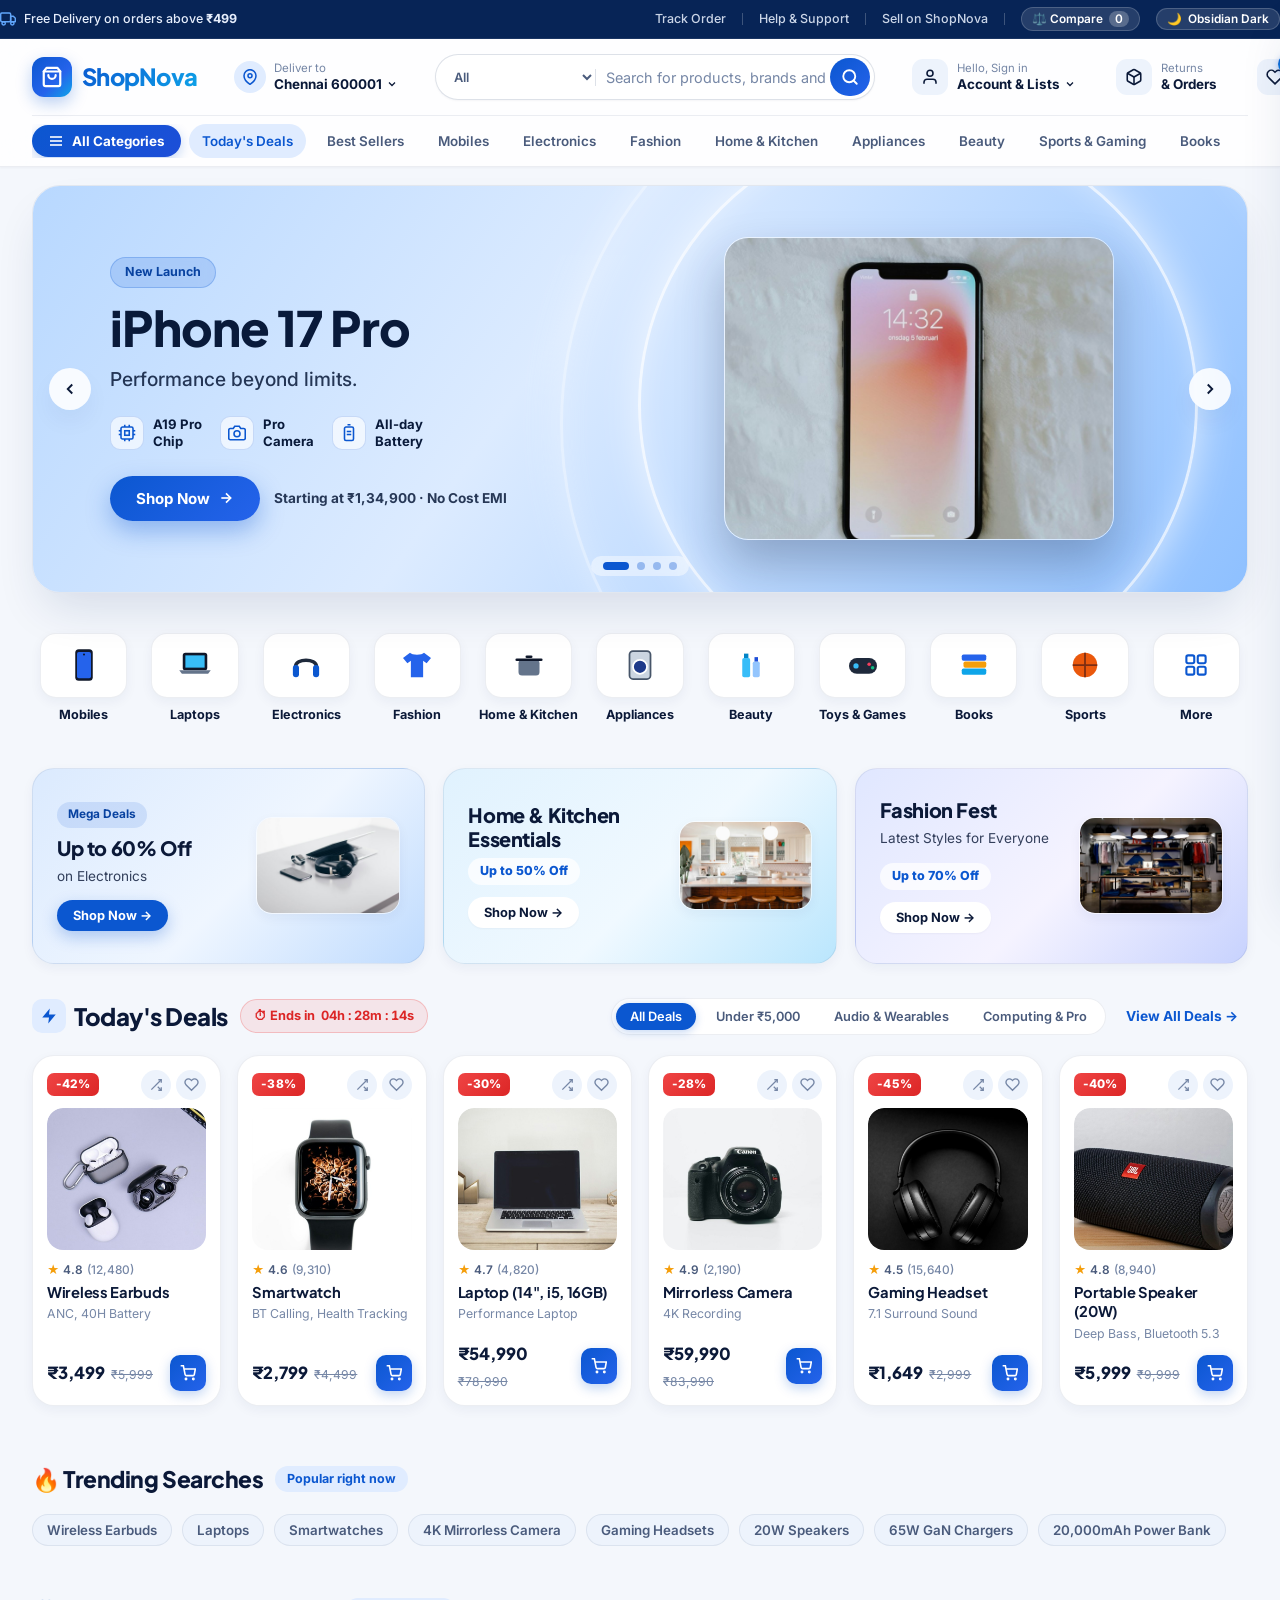
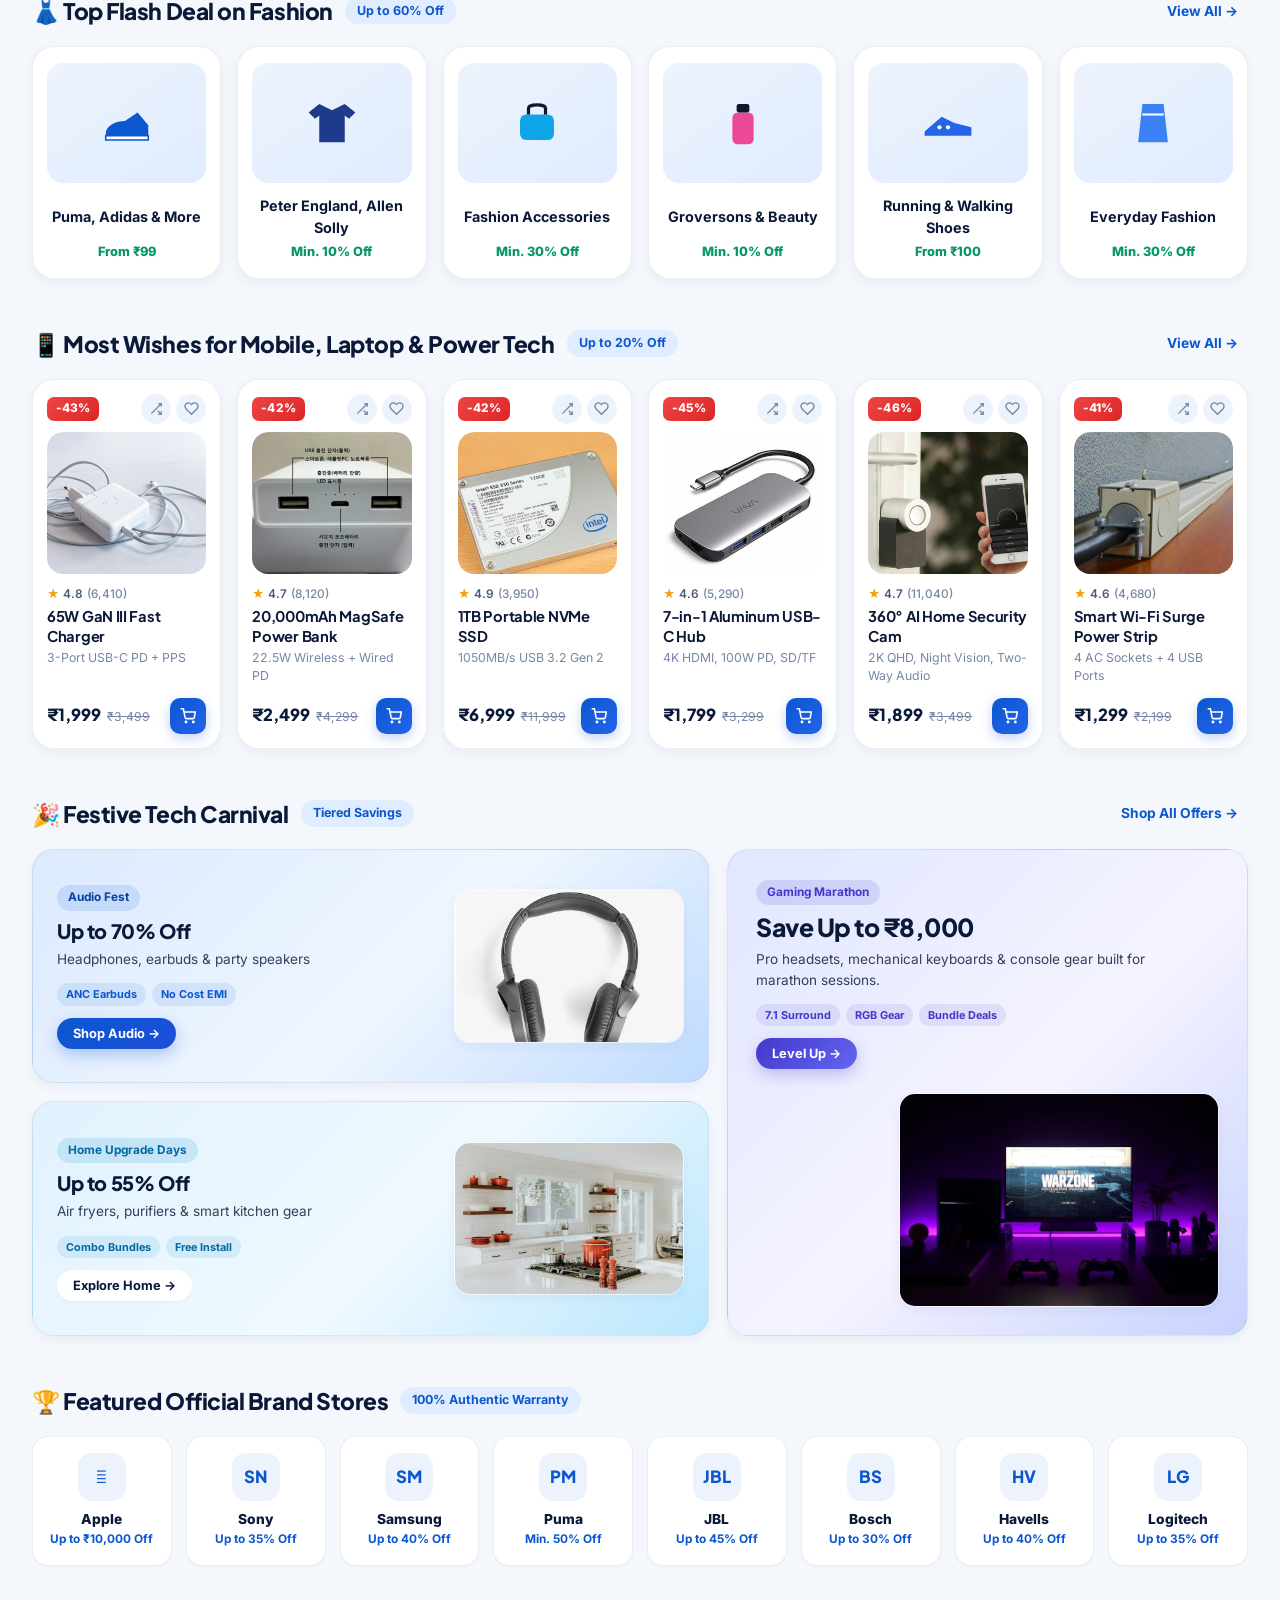
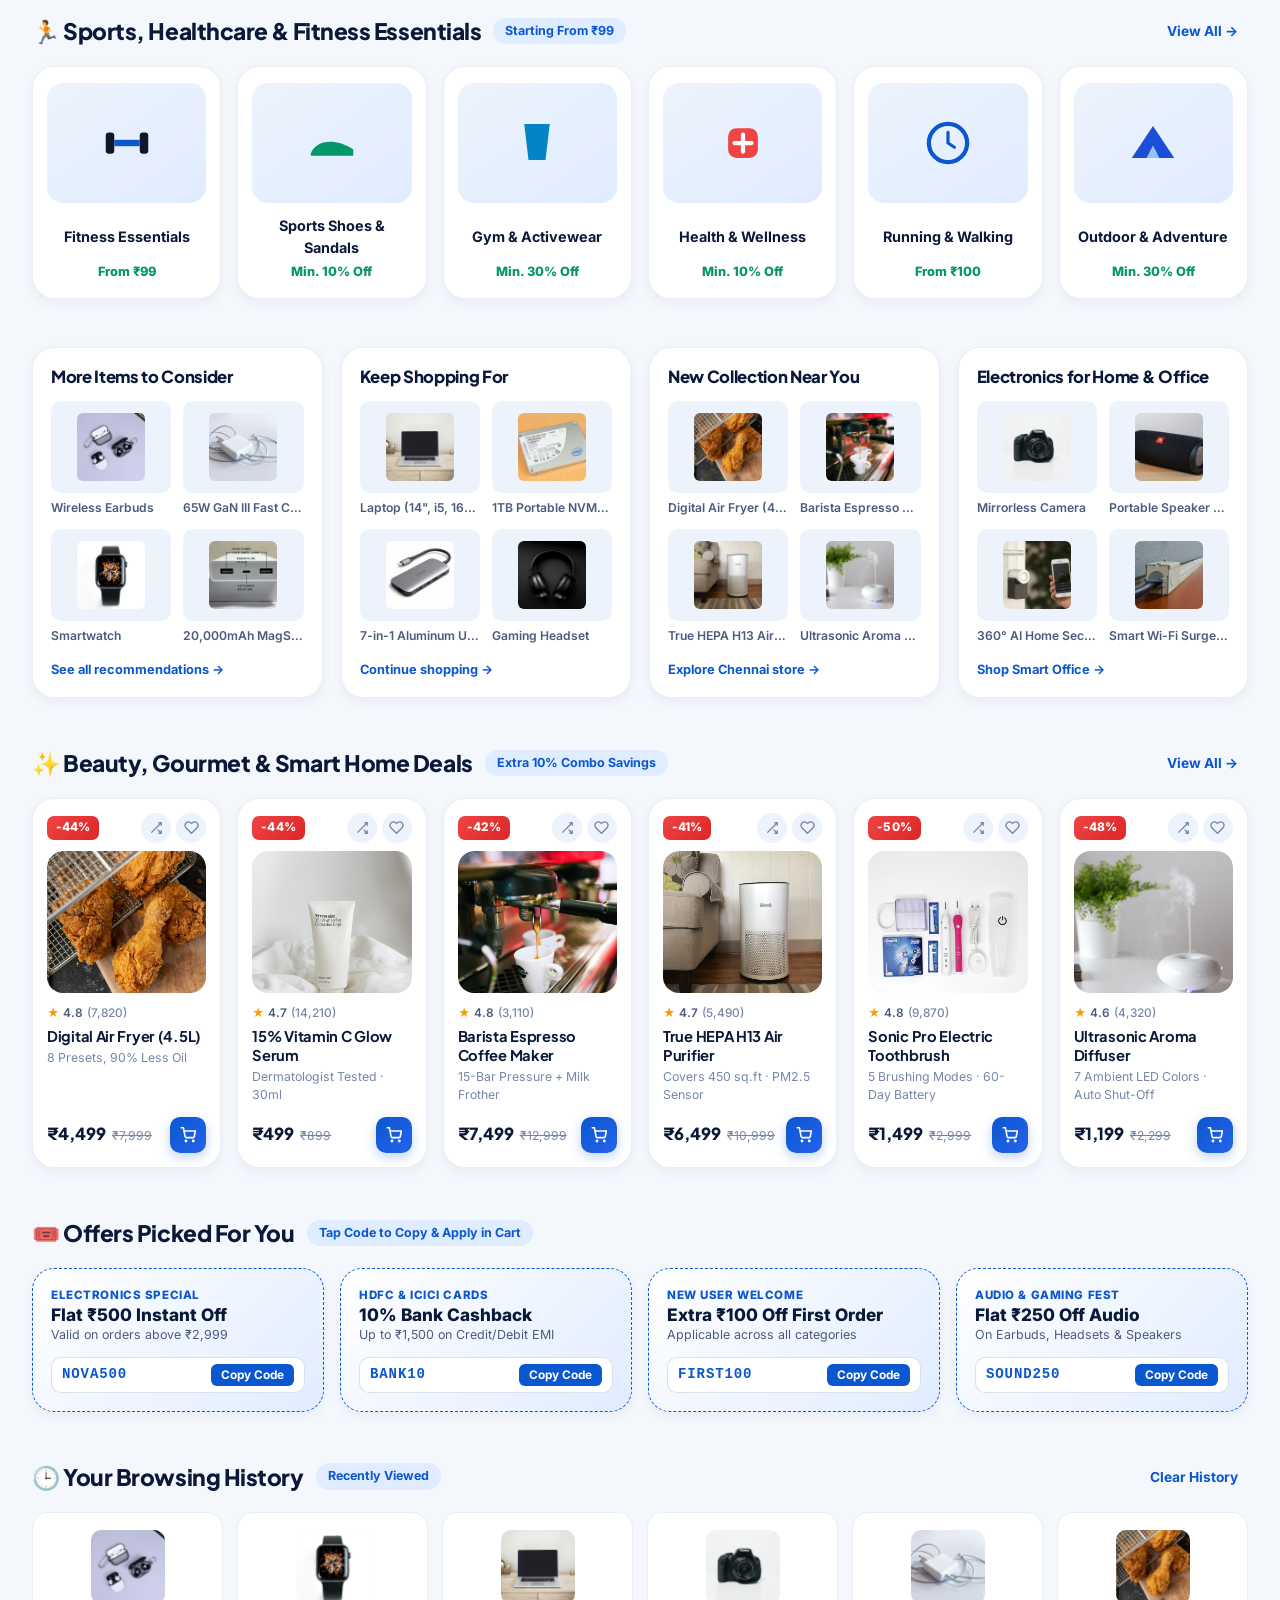
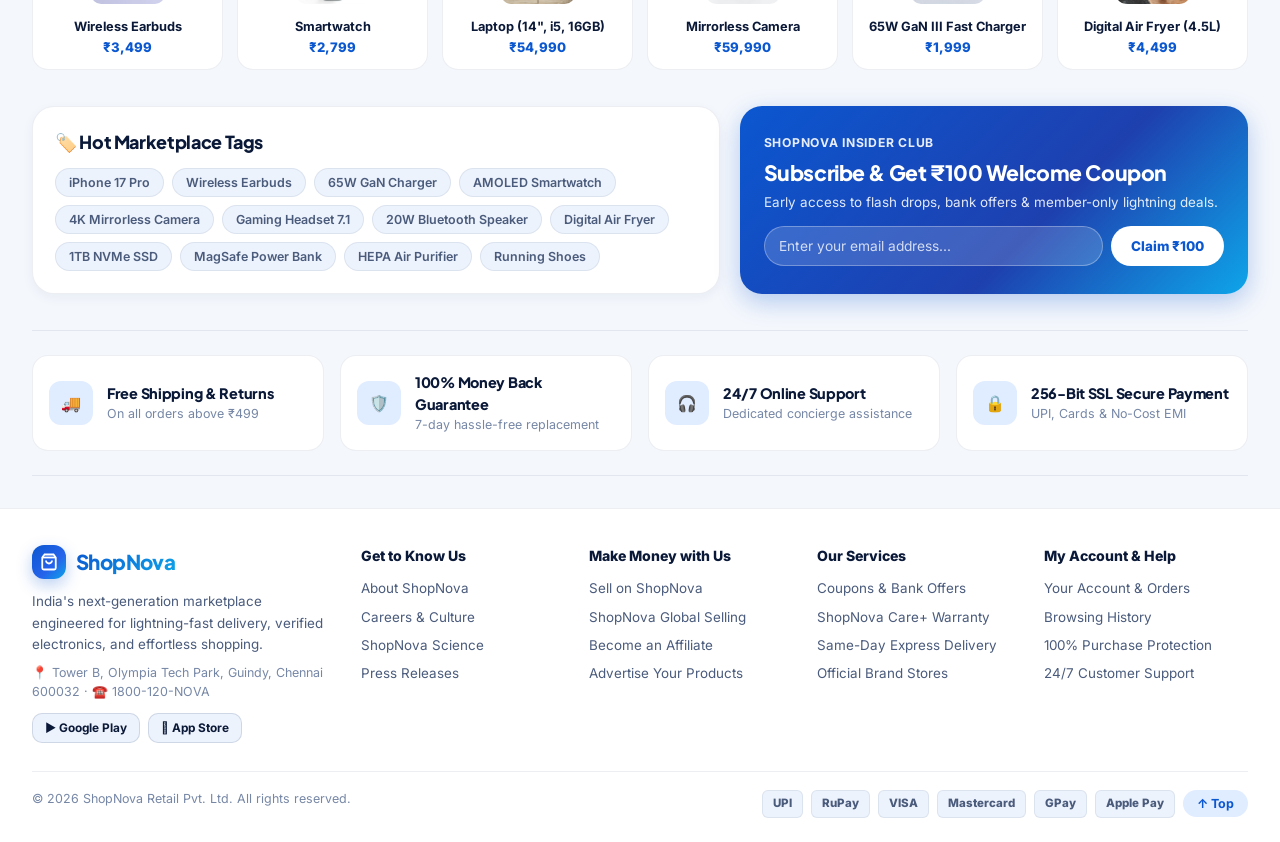
==== commit c0cd5fa3: "update" ====
--- a/index.html
+++ b/index.html
@@ -4,2741 +4,15 @@
   <meta charset="UTF-8" />
   <meta name="viewport" content="width=device-width, initial-scale=1.0" />
   <title>ShopNova — Ultra-Modern Marketplace | India's Premier Shopping Destination</title>
+  <meta name="description" content="ShopNova — India's next-generation marketplace for electronics, fashion, home essentials, and everyday deals." />
+  <meta name="theme-color" content="#0b57d0" />
+  <link rel="icon" href="assets/images/favicon.svg" type="image/svg+xml" />
   <!-- Google Fonts: Plus Jakarta Sans & Inter for high-craft modern fintech/e-commerce typography -->
   <link rel="preconnect" href="https://fonts.googleapis.com" />
   <link rel="preconnect" href="https://fonts.gstatic.com" crossorigin />
   <link href="https://fonts.googleapis.com/css2?family=Inter:wght@400;500;600;700&family=Plus+Jakarta+Sans:wght@600;700;800&display=swap" rel="stylesheet" />
 
-  <style>
-    /* ==========================================================================
-       1. DESIGN TOKENS & THEME SYSTEM (Crisp Royal Light + Obsidian Neon Dark)
-       ========================================================================== */
-    :root {
-      /* Light Mode: Crisp Royal & Frost Glass */
-      --bg-page: #f4f7fc;
-      --bg-surface: #ffffff;
-      --bg-surface-elevated: #ffffff;
-      --bg-subtle: #edf3fc;
-      --bg-glass: rgba(255, 255, 255, 0.84);
-      --bg-utility: #072456;
-      --text-utility: #e6eefc;
-
-      --text-primary: #0b1938;
-      --text-secondary: #4a5b7c;
-      --text-muted: #7687a6;
-
-      --brand-primary: #0b57d0;
-      --brand-primary-hover: #0842a0;
-      --brand-secondary: #2563eb;
-      --brand-accent: #0ea5e9;
-      --brand-soft: #e0ecff;
-      --brand-soft-border: #bfd6ff;
-
-      --badge-sale-bg: linear-gradient(135deg, #ef4444, #dc2626);
-      --badge-sale-text: #ffffff;
-      --success: #059669;
-      --success-bg: #d1fae5;
-      --warning: #f59e0b;
-
-      --border-light: rgba(15, 42, 92, 0.08);
-      --border-medium: rgba(15, 42, 92, 0.14);
-
-      --shadow-xs: 0 1px 2px rgba(11, 25, 56, 0.04);
-      --shadow-sm: 0 4px 12px rgba(11, 42, 96, 0.05);
-      --shadow-md: 0 12px 28px -6px rgba(11, 42, 96, 0.09);
-      --shadow-lg: 0 24px 48px -12px rgba(11, 42, 96, 0.14);
-      --shadow-glow: 0 8px 24px rgba(11, 87, 208, 0.28);
-
-      --radius-sm: 10px;
-      --radius-md: 16px;
-      --radius-lg: 22px;
-      --radius-xl: 28px;
-      --radius-pill: 9999px;
-
-      --transition-fast: 160ms cubic-bezier(0.22, 1, 0.36, 1);
-      --transition-smooth: 320ms cubic-bezier(0.22, 1, 0.36, 1);
-    }
-
-    [data-theme="dark"] {
-      /* Dark Mode: Obsidian Glass & Electric Cobalt Neon */
-      --bg-page: #070b14;
-      --bg-surface: #0f1626;
-      --bg-surface-elevated: #151e33;
-      --bg-subtle: #19243d;
-      --bg-glass: rgba(15, 22, 38, 0.82);
-      --bg-utility: #04070d;
-      --text-utility: #cbd5e1;
-
-      --text-primary: #f1f5fb;
-      --text-secondary: #9fb0ce;
-      --text-muted: #687a9c;
-
-      --brand-primary: #3b82f6;
-      --brand-primary-hover: #60a5fa;
-      --brand-secondary: #2563eb;
-      --brand-accent: #38bdf8;
-      --brand-soft: rgba(59, 130, 246, 0.16);
-      --brand-soft-border: rgba(59, 130, 246, 0.35);
-
-      --badge-sale-bg: linear-gradient(135deg, #f43f5e, #e11d48);
-      --badge-sale-text: #ffffff;
-      --success: #10b981;
-      --success-bg: rgba(16, 185, 129, 0.15);
-      --warning: #fbbf24;
-
-      --border-light: rgba(148, 163, 184, 0.1);
-      --border-medium: rgba(148, 163, 184, 0.18);
-
-      --shadow-xs: 0 1px 2px rgba(0, 0, 0, 0.3);
-      --shadow-sm: 0 6px 16px rgba(0, 0, 0, 0.35);
-      --shadow-md: 0 14px 32px -6px rgba(0, 0, 0, 0.5);
-      --shadow-lg: 0 26px 56px -12px rgba(0, 0, 0, 0.65);
-      --shadow-glow: 0 8px 28px rgba(59, 130, 246, 0.38);
-    }
-
-    /* ==========================================================================
-       2. RESET & BASE TYPOGRAPHY
-       ========================================================================== */
-    *, *::before, *::after {
-      box-sizing: border-box;
-      margin: 0;
-      padding: 0;
-    }
-
-    html {
-      scroll-behavior: smooth;
-      font-family: 'Inter', -apple-system, BlinkMacSystemFont, sans-serif;
-      background-color: var(--bg-page);
-      color: var(--text-primary);
-      transition: background-color var(--transition-smooth), color var(--transition-smooth);
-    }
-
-    body {
-      min-height: 100vh;
-      overflow-x: hidden;
-      line-height: 1.5;
-      -webkit-font-smoothing: antialiased;
-    }
-
-    h1, h2, h3, h4, .font-display {
-      font-family: 'Plus Jakarta Sans', 'Inter', sans-serif;
-      letter-spacing: -0.02em;
-    }
-
-    button, input, select {
-      font-family: inherit;
-      color: inherit;
-    }
-
-    button {
-      cursor: pointer;
-      border: none;
-      background: none;
-    }
-
-    a {
-      text-decoration: none;
-      color: inherit;
-    }
-
-    .container {
-      width: 100%;
-      max-width: 1400px;
-      margin: 0 auto;
-      padding: 0 clamp(14px, 2.5vw, 32px);
-    }
-
-    /* ==========================================================================
-       3. TOP UTILITY BAR
-       ========================================================================== */
-    .utility-bar {
-      background: var(--bg-utility);
-      color: var(--text-utility);
-      font-size: 0.78rem;
-      font-weight: 500;
-      border-bottom: 1px solid rgba(255, 255, 255, 0.08);
-    }
-
-    .utility-inner {
-      display: flex;
-      align-items: center;
-      justify-content: space-between;
-      min-height: 38px;
-      gap: 12px;
-      flex-wrap: wrap;
-      padding: 4px 0;
-    }
-
-    .utility-promo {
-      display: flex;
-      align-items: center;
-      gap: 8px;
-    }
-
-    .utility-promo svg {
-      color: #60a5fa;
-      flex-shrink: 0;
-    }
-
-    .utility-links {
-      display: flex;
-      align-items: center;
-      gap: 16px;
-    }
-
-    .utility-link {
-      opacity: 0.88;
-      transition: opacity var(--transition-fast), color var(--transition-fast);
-      white-space: nowrap;
-    }
-
-    .utility-link:hover {
-      opacity: 1;
-      color: #93c5fd;
-    }
-
-    .utility-divider {
-      width: 1px;
-      height: 12px;
-      background: rgba(255, 255, 255, 0.22);
-    }
-
-    /* Theme Switch Pill */
-    .theme-toggle-btn {
-      display: inline-flex;
-      align-items: center;
-      gap: 6px;
-      background: rgba(255, 255, 255, 0.12);
-      border: 1px solid rgba(255, 255, 255, 0.18);
-      color: #ffffff;
-      padding: 3px 10px;
-      border-radius: var(--radius-pill);
-      font-size: 0.74rem;
-      font-weight: 600;
-      transition: all var(--transition-fast);
-    }
-
-    .theme-toggle-btn:hover {
-      background: rgba(255, 255, 255, 0.22);
-      transform: translateY(-1px);
-    }
-
-    /* ==========================================================================
-       4. STICKY GLASSMORPHIC HEADER & MEGA CATEGORY BAR
-       ========================================================================== */
-    .site-header {
-      position: sticky;
-      top: 0;
-      z-index: 90;
-      background: var(--bg-glass);
-      backdrop-filter: blur(18px);
-      -webkit-backdrop-filter: blur(18px);
-      border-bottom: 1px solid var(--border-light);
-      box-shadow: var(--shadow-xs);
-      transition: background var(--transition-smooth), border-color var(--transition-smooth);
-    }
-
-    .header-main {
-      display: flex;
-      align-items: center;
-      justify-content: space-between;
-      gap: clamp(10px, 2vw, 24px);
-      padding: 12px 0;
-    }
-
-    /* Brand Logo */
-    .brand-logo {
-      display: inline-flex;
-      align-items: center;
-      gap: 10px;
-      flex-shrink: 0;
-    }
-
-    .brand-icon-wrap {
-      width: 40px;
-      height: 40px;
-      border-radius: 12px;
-      background: linear-gradient(135deg, #0b57d0, #2563eb 60%, #0ea5e9);
-      display: grid;
-      place-items: center;
-      box-shadow: 0 6px 16px rgba(11, 87, 208, 0.28);
-      transition: transform var(--transition-fast);
-    }
-
-    .brand-logo:hover .brand-icon-wrap {
-      transform: scale(1.05) rotate(-2deg);
-    }
-
-    .brand-name {
-      font-family: 'Plus Jakarta Sans', sans-serif;
-      font-size: 1.48rem;
-      font-weight: 800;
-      letter-spacing: -0.03em;
-      background: linear-gradient(135deg, var(--brand-primary), var(--brand-accent));
-      -webkit-background-clip: text;
-      -webkit-text-fill-color: transparent;
-    }
-
-    /* Location Picker */
-    .location-btn {
-      display: flex;
-      align-items: center;
-      gap: 8px;
-      padding: 7px 12px;
-      border-radius: var(--radius-md);
-      border: 1px solid transparent;
-      text-align: left;
-      transition: all var(--transition-fast);
-      flex-shrink: 0;
-    }
-
-    .location-btn:hover {
-      background: var(--bg-subtle);
-      border-color: var(--border-light);
-    }
-
-    .location-pin {
-      width: 32px;
-      height: 32px;
-      border-radius: 50%;
-      background: var(--brand-soft);
-      color: var(--brand-primary);
-      display: grid;
-      place-items: center;
-      flex-shrink: 0;
-    }
-
-    .location-label {
-      display: block;
-      font-size: 0.72rem;
-      color: var(--text-muted);
-      line-height: 1.2;
-    }
-
-    .location-value {
-      display: flex;
-      align-items: center;
-      gap: 4px;
-      font-size: 0.84rem;
-      font-weight: 700;
-      color: var(--text-primary);
-    }
-
-    /* Search Bar with Live Autocomplete */
-    .search-wrapper {
-      position: relative;
-      flex: 1;
-      max-width: 620px;
-    }
-
-    .search-bar {
-      display: flex;
-      align-items: center;
-      background: var(--bg-surface);
-      border: 1.5px solid var(--border-medium);
-      border-radius: var(--radius-pill);
-      height: 46px;
-      padding: 3px 4px 3px 14px;
-      box-shadow: var(--shadow-xs);
-      transition: all var(--transition-fast);
-    }
-
-    .search-bar:focus-within {
-      border-color: var(--brand-primary);
-      box-shadow: 0 0 0 4px var(--brand-soft);
-    }
-
-    .search-scope {
-      border: none;
-      background: transparent;
-      font-size: 0.8rem;
-      font-weight: 600;
-      color: var(--text-secondary);
-      padding-right: 10px;
-      margin-right: 10px;
-      border-right: 1px solid var(--border-medium);
-      outline: none;
-      cursor: pointer;
-    }
-
-    .search-scope option {
-      background: var(--bg-surface);
-      color: var(--text-primary);
-    }
-
-    .search-input {
-      flex: 1;
-      border: none;
-      background: transparent;
-      font-size: 0.9rem;
-      color: var(--text-primary);
-      outline: none;
-      min-width: 0;
-    }
-
-    .search-input::placeholder {
-      color: var(--text-muted);
-    }
-
-    .search-clear {
-      display: none;
-      padding: 4px 8px;
-      color: var(--text-muted);
-      font-size: 0.85rem;
-    }
-
-    .search-clear.visible {
-      display: inline-flex;
-    }
-
-    .search-submit {
-      width: 40px;
-      height: 38px;
-      border-radius: var(--radius-pill);
-      background: linear-gradient(135deg, var(--brand-primary), var(--brand-secondary));
-      color: #ffffff;
-      display: grid;
-      place-items: center;
-      transition: transform var(--transition-fast), box-shadow var(--transition-fast);
-      flex-shrink: 0;
-    }
-
-    .search-submit:hover {
-      transform: scale(1.04);
-      box-shadow: var(--shadow-glow);
-    }
-
-    /* Autocomplete Dropdown */
-    .search-dropdown {
-      position: absolute;
-      top: calc(100% + 8px);
-      left: 0;
-      right: 0;
-      background: var(--bg-surface-elevated);
-      border: 1px solid var(--border-medium);
-      border-radius: var(--radius-lg);
-      box-shadow: var(--shadow-lg);
-      padding: 8px;
-      display: none;
-      z-index: 120;
-      max-height: 380px;
-      overflow-y: auto;
-    }
-
-    .search-dropdown.open {
-      display: block;
-      animation: fadeSlideDown 180ms ease-out;
-    }
-
-    .search-item {
-      display: flex;
-      align-items: center;
-      gap: 12px;
-      padding: 9px 12px;
-      border-radius: var(--radius-sm);
-      transition: background var(--transition-fast);
-      cursor: pointer;
-    }
-
-    .search-item:hover {
-      background: var(--bg-subtle);
-    }
-
-    .search-item-thumb {
-      width: 42px;
-      height: 42px;
-      border-radius: 10px;
-      background: var(--bg-subtle);
-      display: grid;
-      place-items: center;
-      padding: 4px;
-      flex-shrink: 0;
-    }
-
-    .search-item-info {
-      flex: 1;
-      min-width: 0;
-    }
-
-    .search-item-title {
-      font-size: 0.88rem;
-      font-weight: 600;
-      white-space: nowrap;
-      overflow: hidden;
-      text-overflow: ellipsis;
-    }
-
-    .search-item-meta {
-      font-size: 0.76rem;
-      color: var(--text-muted);
-    }
-
-    .search-item-price {
-      font-weight: 700;
-      font-size: 0.88rem;
-      color: var(--brand-primary);
-    }
-
-    /* Header Action Controls */
-    .header-actions {
-      display: flex;
-      align-items: center;
-      gap: clamp(6px, 1.2vw, 14px);
-      flex-shrink: 0;
-    }
-
-    .header-action-btn {
-      position: relative;
-      display: flex;
-      align-items: center;
-      gap: 9px;
-      padding: 7px 12px;
-      border-radius: var(--radius-md);
-      border: 1px solid transparent;
-      transition: all var(--transition-fast);
-      text-align: left;
-    }
-
-    .header-action-btn:hover {
-      background: var(--bg-subtle);
-      border-color: var(--border-light);
-    }
-
-    .action-icon-box {
-      position: relative;
-      width: 36px;
-      height: 36px;
-      border-radius: 11px;
-      background: var(--bg-subtle);
-      color: var(--text-primary);
-      display: grid;
-      place-items: center;
-      transition: all var(--transition-fast);
-    }
-
-    .header-action-btn:hover .action-icon-box {
-      background: var(--brand-soft);
-      color: var(--brand-primary);
-    }
-
-    .action-text-top {
-      display: block;
-      font-size: 0.71rem;
-      color: var(--text-muted);
-      line-height: 1.15;
-    }
-
-    .action-text-bottom {
-      display: flex;
-      align-items: center;
-      gap: 4px;
-      font-size: 0.84rem;
-      font-weight: 700;
-      color: var(--text-primary);
-    }
-
-    .badge-pill {
-      position: absolute;
-      top: -5px;
-      right: -5px;
-      min-width: 20px;
-      height: 20px;
-      padding: 0 5px;
-      border-radius: var(--radius-pill);
-      background: linear-gradient(135deg, var(--brand-primary), var(--brand-accent));
-      color: #ffffff;
-      font-size: 0.7rem;
-      font-weight: 800;
-      display: grid;
-      place-items: center;
-      box-shadow: 0 2px 6px rgba(11, 87, 208, 0.35);
-      transition: transform 200ms cubic-bezier(0.34, 1.56, 0.64, 1);
-    }
-
-    .badge-pill.bump {
-      transform: scale(1.3);
-    }
-
-    /* Account Dropdown Popover */
-    .account-wrapper {
-      position: relative;
-    }
-
-    .account-popover {
-      position: absolute;
-      top: calc(100% + 10px);
-      right: 0;
-      width: 260px;
-      background: var(--bg-surface-elevated);
-      border: 1px solid var(--border-medium);
-      border-radius: var(--radius-lg);
-      box-shadow: var(--shadow-lg);
-      padding: 14px;
-      display: none;
-      z-index: 120;
-    }
-
-    .account-popover.open {
-      display: block;
-      animation: fadeSlideDown 180ms ease-out;
-    }
-
-    .account-cta {
-      width: 100%;
-      padding: 10px;
-      border-radius: var(--radius-sm);
-      background: linear-gradient(135deg, var(--brand-primary), var(--brand-secondary));
-      color: #ffffff;
-      font-weight: 700;
-      font-size: 0.86rem;
-      margin-bottom: 10px;
-      box-shadow: var(--shadow-glow);
-    }
-
-    .popover-link {
-      display: flex;
-      align-items: center;
-      justify-content: space-between;
-      padding: 8px 10px;
-      border-radius: 8px;
-      font-size: 0.83rem;
-      color: var(--text-secondary);
-      transition: all var(--transition-fast);
-    }
-
-    .popover-link:hover {
-      background: var(--bg-subtle);
-      color: var(--brand-primary);
-    }
-
-    /* Secondary Category Navigation Bar */
-    .nav-bar {
-      border-top: 1px solid var(--border-light);
-      padding: 8px 0;
-      position: relative;
-    }
-
-    .nav-inner {
-      display: flex;
-      align-items: center;
-      gap: 8px;
-      overflow-x: auto;
-      scrollbar-width: none;
-    }
-
-    .nav-inner::-webkit-scrollbar {
-      display: none;
-    }
-
-    .all-cats-btn {
-      display: inline-flex;
-      align-items: center;
-      gap: 8px;
-      padding: 8px 16px;
-      border-radius: var(--radius-pill);
-      background: linear-gradient(135deg, #0b57d0, #1d4ed8);
-      color: #ffffff;
-      font-size: 0.84rem;
-      font-weight: 700;
-      white-space: nowrap;
-      box-shadow: 0 4px 12px rgba(11, 87, 208, 0.24);
-      transition: all var(--transition-fast);
-      flex-shrink: 0;
-    }
-
-    .all-cats-btn:hover {
-      transform: translateY(-1px);
-      box-shadow: var(--shadow-glow);
-    }
-
-    .nav-link {
-      padding: 7px 13px;
-      border-radius: var(--radius-pill);
-      font-size: 0.84rem;
-      font-weight: 600;
-      color: var(--text-secondary);
-      white-space: nowrap;
-      transition: all var(--transition-fast);
-    }
-
-    .nav-link:hover, .nav-link.active {
-      background: var(--brand-soft);
-      color: var(--brand-primary);
-    }
-
-    /* Trending Searches Section */
-    .trending-section {
-      padding: 0 0 36px;
-    }
-
-    .trending-strip {
-      display: flex;
-      flex-wrap: wrap;
-      align-items: center;
-      gap: 10px;
-      font-size: 0.8rem;
-    }
-
-    .trending-pill {
-      padding: 7px 14px;
-      border-radius: var(--radius-pill);
-      background: var(--bg-subtle);
-      border: 1px solid var(--border-light);
-      color: var(--text-secondary);
-      font-weight: 600;
-      white-space: nowrap;
-      transition: all var(--transition-fast);
-    }
-
-    .trending-pill:hover {
-      background: var(--brand-soft);
-      border-color: var(--brand-primary);
-      color: var(--brand-primary);
-      transform: translateY(-1px);
-    }
-
-
-    /* Mega Menu Panel */
-    .mega-menu {
-      position: absolute;
-      top: 100%;
-      left: clamp(14px, 2.5vw, 32px);
-      width: min(820px, calc(100vw - 28px));
-      background: var(--bg-surface-elevated);
-      border: 1px solid var(--border-medium);
-      border-radius: var(--radius-lg);
-      box-shadow: var(--shadow-lg);
-      padding: 22px;
-      display: none;
-      grid-template-columns: repeat(3, 1fr);
-      gap: 20px;
-      z-index: 115;
-    }
-
-    .mega-menu.open {
-      display: grid;
-      animation: fadeSlideDown 200ms ease-out;
-    }
-
-    .mega-col h4 {
-      font-size: 0.84rem;
-      font-weight: 800;
-      text-transform: uppercase;
-      letter-spacing: 0.05em;
-      color: var(--brand-primary);
-      margin-bottom: 10px;
-    }
-
-    .mega-col ul {
-      list-style: none;
-      display: flex;
-      flex-direction: column;
-      gap: 6px;
-    }
-
-    .mega-col li button {
-      font-size: 0.85rem;
-      color: var(--text-secondary);
-      padding: 4px 0;
-      text-align: left;
-      transition: color var(--transition-fast), transform var(--transition-fast);
-    }
-
-    .mega-col li button:hover {
-      color: var(--brand-primary);
-      transform: translateX(4px);
-    }
-
-    /* ==========================================================================
-       5. HERO CAROUSEL WITH 3D PERSPECTIVE TILT & GLOWING LIGHT ARCS
-       ========================================================================== */
-    .hero-section {
-      padding-top: 18px;
-    }
-
-    .hero-carousel {
-      position: relative;
-      border-radius: var(--radius-xl);
-      overflow: hidden;
-      box-shadow: var(--shadow-lg);
-      border: 1px solid var(--border-light);
-      perspective: 1200px;
-      user-select: none;
-    }
-
-    .hero-track {
-      display: flex;
-      transition: transform 550ms cubic-bezier(0.22, 1, 0.36, 1);
-    }
-
-    .hero-slide {
-      min-width: 100%;
-      position: relative;
-      min-height: 360px;
-      display: grid;
-      grid-template-columns: 1.05fr 0.95fr;
-      align-items: center;
-      padding: clamp(26px, 4vw, 52px) clamp(28px, 6vw, 84px);
-      overflow: hidden;
-    }
-
-    /* Slide Themes */
-    .slide-iphone {
-      background: linear-gradient(125deg, #b8d8ff 0%, #dcebff 42%, #8ec0ff 100%);
-      color: #091a3a;
-    }
-
-    [data-theme="dark"] .slide-iphone {
-      background: linear-gradient(125deg, #0b1c3d 0%, #102a5c 48%, #091836 100%);
-      color: #f8fafc;
-    }
-
-    .slide-macbook {
-      background: linear-gradient(125deg, #dbeafe 0%, #eff6ff 45%, #bfdbfe 100%);
-      color: #091a3a;
-    }
-
-    [data-theme="dark"] .slide-macbook {
-      background: linear-gradient(125deg, #0c192e 0%, #172a4a 50%, #0d1f3c 100%);
-      color: #f8fafc;
-    }
-
-    .slide-sony {
-      background: linear-gradient(125deg, #e0e7ff 0%, #eef2ff 45%, #c7d2fe 100%);
-      color: #111827;
-    }
-
-    [data-theme="dark"] .slide-sony {
-      background: linear-gradient(125deg, #131533 0%, #1e224d 50%, #10132e 100%);
-      color: #f8fafc;
-    }
-
-    .slide-smarthome {
-      background: linear-gradient(125deg, #d1fae5 0%, #ecfdf5 45%, #bae6fd 100%);
-      color: #062825;
-    }
-
-    [data-theme="dark"] .slide-smarthome {
-      background: linear-gradient(125deg, #092229 0%, #0f343d 50%, #0b2436 100%);
-      color: #f8fafc;
-    }
-
-    /* Decorative Glowing Light Arcs (matching & elevating screenshot) */
-    .hero-arc {
-      position: absolute;
-      border-radius: 50%;
-      pointer-events: none;
-      border: 3px solid rgba(255, 255, 255, 0.72);
-      box-shadow: 0 0 40px rgba(255, 255, 255, 0.65), inset 0 0 30px rgba(255, 255, 255, 0.35);
-    }
-
-    [data-theme="dark"] .hero-arc {
-      border-color: rgba(56, 189, 248, 0.38);
-      box-shadow: 0 0 50px rgba(59, 130, 246, 0.45), inset 0 0 30px rgba(56, 189, 248, 0.2);
-    }
-
-    .hero-arc-1 {
-      width: 560px;
-      height: 560px;
-      right: 4%;
-      top: -15%;
-    }
-
-    .hero-arc-2 {
-      width: 760px;
-      height: 760px;
-      right: -6%;
-      top: -35%;
-      opacity: 0.55;
-    }
-
-    .hero-content {
-      position: relative;
-      z-index: 3;
-      max-width: 540px;
-    }
-
-    .hero-badge {
-      display: inline-flex;
-      align-items: center;
-      gap: 6px;
-      padding: 5px 14px;
-      border-radius: var(--radius-pill);
-      background: rgba(11, 87, 208, 0.14);
-      backdrop-filter: blur(8px);
-      border: 1px solid rgba(11, 87, 208, 0.24);
-      color: #0842a0;
-      font-size: 0.78rem;
-      font-weight: 700;
-      margin-bottom: 14px;
-    }
-
-    [data-theme="dark"] .hero-badge {
-      background: rgba(56, 189, 248, 0.18);
-      border-color: rgba(56, 189, 248, 0.38);
-      color: #7dd3fc;
-    }
-
-    .hero-title {
-      font-size: clamp(2rem, 3.8vw, 3.25rem);
-      font-weight: 800;
-      line-height: 1.08;
-      margin-bottom: 10px;
-    }
-
-    .hero-subtitle {
-      font-size: clamp(1rem, 1.5vw, 1.24rem);
-      font-weight: 500;
-      opacity: 0.86;
-      margin-bottom: 22px;
-    }
-
-    .hero-specs {
-      display: flex;
-      flex-wrap: wrap;
-      gap: 18px;
-      margin-bottom: 26px;
-    }
-
-    .hero-spec-item {
-      display: flex;
-      align-items: center;
-      gap: 9px;
-      font-size: 0.82rem;
-      font-weight: 700;
-      line-height: 1.25;
-    }
-
-    .hero-spec-icon {
-      width: 34px;
-      height: 34px;
-      border-radius: 10px;
-      background: rgba(255, 255, 255, 0.65);
-      border: 1px solid rgba(11, 87, 208, 0.18);
-      display: grid;
-      place-items: center;
-      color: #0b57d0;
-      flex-shrink: 0;
-    }
-
-    [data-theme="dark"] .hero-spec-icon {
-      background: rgba(15, 23, 42, 0.65);
-      border-color: rgba(56, 189, 248, 0.3);
-      color: #38bdf8;
-    }
-
-    .hero-cta-group {
-      display: flex;
-      align-items: center;
-      gap: 14px;
-      flex-wrap: wrap;
-    }
-
-    .btn-hero-primary {
-      display: inline-flex;
-      align-items: center;
-      gap: 8px;
-      padding: 13px 26px;
-      border-radius: var(--radius-pill);
-      background: linear-gradient(135deg, #0b57d0, #2563eb);
-      color: #ffffff;
-      font-size: 0.94rem;
-      font-weight: 700;
-      box-shadow: 0 10px 24px rgba(11, 87, 208, 0.35);
-      transition: all var(--transition-fast);
-    }
-
-    .btn-hero-primary:hover {
-      transform: translateY(-2px);
-      box-shadow: 0 14px 30px rgba(11, 87, 208, 0.48);
-    }
-
-    .hero-price-tag {
-      font-size: 0.85rem;
-      font-weight: 700;
-      opacity: 0.85;
-    }
-
-    .hero-visual {
-      position: relative;
-      z-index: 3;
-      display: flex;
-      align-items: center;
-      justify-content: center;
-      transition: transform 220ms ease-out;
-      will-change: transform;
-    }
-
-    .hero-visual svg {
-      width: 100%;
-      max-width: 390px;
-      height: auto;
-      filter: drop-shadow(0 24px 36px rgba(9, 26, 58, 0.28));
-    }
-
-    /* Carousel Arrows */
-    .carousel-arrow {
-      position: absolute;
-      top: 50%;
-      transform: translateY(-50%);
-      z-index: 10;
-      width: 42px;
-      height: 42px;
-      border-radius: 50%;
-      background: rgba(255, 255, 255, 0.88);
-      backdrop-filter: blur(8px);
-      color: #0b1938;
-      display: grid;
-      place-items: center;
-      box-shadow: var(--shadow-md);
-      transition: all var(--transition-fast);
-    }
-
-    [data-theme="dark"] .carousel-arrow {
-      background: rgba(15, 23, 42, 0.85);
-      color: #f8fafc;
-      border: 1px solid rgba(255, 255, 255, 0.14);
-    }
-
-    .carousel-arrow:hover {
-      transform: translateY(-50%) scale(1.08);
-      background: var(--brand-primary);
-      color: #ffffff;
-    }
-
-    .carousel-prev { left: 16px; }
-    .carousel-next { right: 16px; }
-
-    /* Carousel Progress Pills */
-    .carousel-dots {
-      position: absolute;
-      bottom: 16px;
-      left: 50%;
-      transform: translateX(-50%);
-      z-index: 10;
-      display: flex;
-      align-items: center;
-      gap: 8px;
-      background: rgba(255, 255, 255, 0.45);
-      backdrop-filter: blur(8px);
-      padding: 6px 12px;
-      border-radius: var(--radius-pill);
-    }
-
-    [data-theme="dark"] .carousel-dots {
-      background: rgba(15, 23, 42, 0.55);
-    }
-
-    .carousel-dot {
-      width: 8px;
-      height: 8px;
-      border-radius: var(--radius-pill);
-      background: rgba(11, 87, 208, 0.35);
-      transition: all var(--transition-smooth);
-    }
-
-    .carousel-dot.active {
-      width: 26px;
-      background: var(--brand-primary);
-    }
-
-    /* ==========================================================================
-       6. CATEGORY STRIP (11 TACTILE CARDS)
-       ========================================================================== */
-    .category-strip-section {
-      padding: 24px 0 10px;
-    }
-
-    .category-grid {
-      display: grid;
-      grid-template-columns: repeat(11, minmax(88px, 1fr));
-      gap: 12px;
-      overflow-x: auto;
-      padding: 6px 2px 12px;
-      scrollbar-width: none;
-    }
-
-    .category-grid::-webkit-scrollbar {
-      display: none;
-    }
-
-    .cat-card {
-      display: flex;
-      flex-direction: column;
-      align-items: center;
-      gap: 9px;
-      padding: 10px 6px;
-      border-radius: var(--radius-md);
-      background: transparent;
-      transition: all var(--transition-fast);
-    }
-
-    .cat-icon-tile {
-      width: 100%;
-      aspect-ratio: 1.35 / 1;
-      border-radius: var(--radius-md);
-      background: var(--bg-surface);
-      border: 1px solid var(--border-light);
-      box-shadow: var(--shadow-sm);
-      display: grid;
-      place-items: center;
-      padding: 10px;
-      transition: all var(--transition-fast);
-    }
-
-    .cat-card:hover .cat-icon-tile,
-    .cat-card.active .cat-icon-tile {
-      transform: translateY(-4px);
-      background: linear-gradient(145deg, var(--brand-soft), var(--bg-surface));
-      border-color: var(--brand-primary);
-      box-shadow: var(--shadow-md);
-    }
-
-    .cat-label {
-      font-size: 0.79rem;
-      font-weight: 700;
-      color: var(--text-primary);
-      text-align: center;
-      white-space: nowrap;
-      transition: color var(--transition-fast);
-    }
-
-    .cat-card:hover .cat-label,
-    .cat-card.active .cat-label {
-      color: var(--brand-primary);
-    }
-
-    /* ==========================================================================
-       7. PROMOTIONAL BENTO GRID (3-COLUMN)
-       ========================================================================== */
-    .bento-section {
-      padding: 14px 0 26px;
-    }
-
-    .bento-grid {
-      display: grid;
-      grid-template-columns: repeat(3, 1fr);
-      gap: 18px;
-    }
-
-    .bento-card {
-      position: relative;
-      border-radius: var(--radius-lg);
-      padding: 24px;
-      min-height: 196px;
-      display: flex;
-      align-items: center;
-      justify-content: space-between;
-      gap: 12px;
-      overflow: hidden;
-      border: 1px solid var(--border-light);
-      box-shadow: var(--shadow-sm);
-      transition: transform var(--transition-smooth), box-shadow var(--transition-smooth);
-    }
-
-    .bento-card:hover {
-      transform: translateY(-4px);
-      box-shadow: var(--shadow-lg);
-    }
-
-    .bento-electronics {
-      background: linear-gradient(135deg, #dbeafe 0%, #eff6ff 55%, #bfdbfe 100%);
-      color: #0b1938;
-    }
-
-    [data-theme="dark"] .bento-electronics {
-      background: linear-gradient(135deg, #102347 0%, #162e59 100%);
-      color: #f8fafc;
-    }
-
-    .bento-home {
-      background: linear-gradient(135deg, #e0f2fe 0%, #f0f9ff 55%, #bae6fd 100%);
-      color: #0b1938;
-    }
-
-    [data-theme="dark"] .bento-home {
-      background: linear-gradient(135deg, #0d273d 0%, #133654 100%);
-      color: #f8fafc;
-    }
-
-    .bento-fashion {
-      background: linear-gradient(135deg, #e0e7ff 0%, #f5f3ff 55%, #c7d2fe 100%);
-      color: #0b1938;
-    }
-
-    [data-theme="dark"] .bento-fashion {
-      background: linear-gradient(135deg, #1b1d42 0%, #262959 100%);
-      color: #f8fafc;
-    }
-
-    .bento-info {
-      position: relative;
-      z-index: 2;
-      max-width: 58%;
-    }
-
-    .bento-pill {
-      display: inline-block;
-      padding: 4px 11px;
-      border-radius: var(--radius-pill);
-      background: rgba(11, 87, 208, 0.12);
-      color: #0842a0;
-      font-size: 0.74rem;
-      font-weight: 700;
-      margin-bottom: 8px;
-    }
-
-    [data-theme="dark"] .bento-pill {
-      background: rgba(56, 189, 248, 0.2);
-      color: #7dd3fc;
-    }
-
-    .bento-title {
-      font-size: 1.24rem;
-      font-weight: 800;
-      line-height: 1.2;
-      margin-bottom: 6px;
-    }
-
-    .bento-sub {
-      font-size: 0.85rem;
-      opacity: 0.82;
-      margin-bottom: 14px;
-    }
-
-    .bento-offer-badge {
-      display: inline-block;
-      padding: 4px 12px;
-      border-radius: var(--radius-pill);
-      background: rgba(255, 255, 255, 0.75);
-      color: #0b57d0;
-      font-size: 0.78rem;
-      font-weight: 800;
-      margin-bottom: 12px;
-    }
-
-    [data-theme="dark"] .bento-offer-badge {
-      background: rgba(15, 23, 42, 0.7);
-      color: #60a5fa;
-    }
-
-    .bento-cta {
-      display: inline-flex;
-      align-items: center;
-      gap: 6px;
-      padding: 8px 16px;
-      border-radius: var(--radius-pill);
-      font-size: 0.8rem;
-      font-weight: 700;
-      transition: all var(--transition-fast);
-    }
-
-    .bento-cta-primary {
-      background: var(--brand-primary);
-      color: #ffffff;
-      box-shadow: 0 6px 16px rgba(11, 87, 208, 0.28);
-    }
-
-    .bento-cta-light {
-      background: #ffffff;
-      color: #0b1938;
-      box-shadow: var(--shadow-xs);
-    }
-
-    [data-theme="dark"] .bento-cta-light {
-      background: #1e293b;
-      color: #f8fafc;
-    }
-
-    .bento-cta:hover {
-      transform: translateX(3px);
-    }
-
-    .bento-graphic {
-      position: relative;
-      z-index: 2;
-      width: 42%;
-      display: flex;
-      justify-content: flex-end;
-      transition: transform var(--transition-smooth);
-    }
-
-    .bento-card:hover .bento-graphic {
-      transform: scale(1.06) rotate(-1.5deg);
-    }
-
-    /* Split Promo Bento: Two Stacked Rectangles + One Tall Square */
-    .promo-split-section {
-      padding: 12px 0 36px;
-    }
-
-    .promo-split-grid {
-      display: grid;
-      grid-template-columns: minmax(0, 1.3fr) minmax(0, 1fr);
-      grid-template-rows: repeat(2, minmax(210px, 1fr));
-      gap: 18px;
-    }
-
-    .promo-split-grid .promo-rect {
-      min-height: 210px;
-      padding: 22px 24px;
-    }
-
-    .promo-split-grid .promo-square {
-      grid-column: 2;
-      grid-row: 1 / span 2;
-      min-height: 100%;
-      padding: 28px;
-      flex-direction: column;
-      align-items: stretch;
-      justify-content: space-between;
-    }
-
-    .promo-square .bento-info {
-      max-width: 100%;
-    }
-
-    .promo-square .bento-title {
-      font-size: 1.55rem;
-    }
-
-    .promo-square .bento-sub {
-      max-width: 92%;
-    }
-
-    .promo-square .bento-graphic {
-      width: 100%;
-      justify-content: flex-end;
-      margin-top: 12px;
-    }
-
-    .promo-chip-row {
-      display: flex;
-      flex-wrap: wrap;
-      gap: 6px;
-      margin-bottom: 12px;
-    }
-
-    .promo-chip {
-      padding: 3px 9px;
-      border-radius: var(--radius-pill);
-      background: rgba(11, 87, 208, 0.1);
-      color: #0b57d0;
-      font-size: 0.68rem;
-      font-weight: 700;
-    }
-
-    [data-theme="dark"] .promo-chip {
-      background: rgba(56, 189, 248, 0.16);
-      color: #7dd3fc;
-    }
-
-    .promo-audio {
-      background: linear-gradient(135deg, #dbeafe 0%, #eff6ff 55%, #bfdbfe 100%);
-      color: #0b1938;
-    }
-
-    [data-theme="dark"] .promo-audio {
-      background: linear-gradient(135deg, #102347 0%, #162e59 100%);
-      color: #f8fafc;
-    }
-
-    .promo-home {
-      background: linear-gradient(135deg, #e0f2fe 0%, #f0f9ff 55%, #bae6fd 100%);
-      color: #0b1938;
-    }
-
-    [data-theme="dark"] .promo-home {
-      background: linear-gradient(135deg, #0d273d 0%, #133654 100%);
-      color: #f8fafc;
-    }
-
-    .promo-gaming {
-      background: linear-gradient(135deg, #e0e7ff 0%, #f5f3ff 55%, #c7d2fe 100%);
-      color: #0b1938;
-    }
-
-    [data-theme="dark"] .promo-gaming {
-      background: linear-gradient(135deg, #1b1d42 0%, #262959 100%);
-      color: #f8fafc;
-    }
-
-    .promo-audio .bento-pill {
-      background: rgba(11, 87, 208, 0.12);
-      color: #0842a0;
-    }
-
-    .promo-audio .promo-chip {
-      background: rgba(11, 87, 208, 0.1);
-      color: #0b57d0;
-    }
-
-    .promo-audio .bento-cta-primary {
-      background: linear-gradient(135deg, #0b57d0, #1d4ed8);
-      box-shadow: 0 6px 16px rgba(11, 87, 208, 0.28);
-    }
-
-    .promo-home .bento-pill {
-      background: rgba(2, 132, 199, 0.14);
-      color: #0369a1;
-    }
-
-    .promo-home .promo-chip {
-      background: rgba(2, 132, 199, 0.1);
-      color: #0369a1;
-    }
-
-    .promo-gaming .bento-pill {
-      background: rgba(67, 56, 202, 0.14);
-      color: #4338ca;
-    }
-
-    .promo-gaming .promo-chip {
-      background: rgba(67, 56, 202, 0.1);
-      color: #4338ca;
-    }
-
-    .promo-gaming .bento-cta-primary {
-      background: linear-gradient(135deg, #4338ca, #6366f1);
-      box-shadow: 0 6px 16px rgba(67, 56, 202, 0.28);
-    }
-
-    [data-theme="dark"] .promo-audio .bento-pill,
-    [data-theme="dark"] .promo-audio .promo-chip {
-      background: rgba(56, 189, 248, 0.2);
-      color: #7dd3fc;
-    }
-
-    [data-theme="dark"] .promo-home .bento-pill,
-    [data-theme="dark"] .promo-home .promo-chip {
-      background: rgba(125, 211, 252, 0.18);
-      color: #bae6fd;
-    }
-
-    [data-theme="dark"] .promo-gaming .bento-pill,
-    [data-theme="dark"] .promo-gaming .promo-chip {
-      background: rgba(165, 180, 252, 0.2);
-      color: #c7d2fe;
-    }
-
-    /* ==========================================================================
-       8. TODAY'S DEALS SECTION & PRODUCT CARDS
-       ========================================================================== */
-    .deals-section {
-      padding: 8px 0 56px;
-    }
-
-    .deals-header {
-      display: flex;
-      align-items: center;
-      justify-content: space-between;
-      flex-wrap: wrap;
-      gap: 14px;
-      margin-bottom: 20px;
-    }
-
-    .deals-title-group {
-      display: flex;
-      align-items: center;
-      gap: 12px;
-      flex-wrap: wrap;
-    }
-
-    .deals-title {
-      display: inline-flex;
-      align-items: center;
-      gap: 8px;
-      font-size: 1.5rem;
-      font-weight: 800;
-    }
-
-    .lightning-badge {
-      width: 34px;
-      height: 34px;
-      border-radius: 10px;
-      background: var(--brand-soft);
-      color: var(--brand-primary);
-      display: grid;
-      place-items: center;
-    }
-
-    .countdown-pill {
-      display: inline-flex;
-      align-items: center;
-      gap: 6px;
-      padding: 6px 13px;
-      border-radius: var(--radius-pill);
-      background: rgba(239, 68, 68, 0.1);
-      border: 1px solid rgba(239, 68, 68, 0.25);
-      color: #dc2626;
-      font-size: 0.8rem;
-      font-weight: 700;
-      font-variant-numeric: tabular-nums;
-    }
-
-    [data-theme="dark"] .countdown-pill {
-      background: rgba(244, 63, 94, 0.16);
-      color: #fda4af;
-    }
-
-    .deals-controls {
-      display: flex;
-      align-items: center;
-      gap: 10px;
-      flex-wrap: wrap;
-    }
-
-    .filter-tabs {
-      display: flex;
-      align-items: center;
-      gap: 6px;
-      background: var(--bg-surface);
-      padding: 4px;
-      border-radius: var(--radius-pill);
-      border: 1px solid var(--border-light);
-    }
-
-    .filter-tab {
-      padding: 6px 14px;
-      border-radius: var(--radius-pill);
-      font-size: 0.8rem;
-      font-weight: 600;
-      color: var(--text-secondary);
-      transition: all var(--transition-fast);
-    }
-
-    .filter-tab:hover {
-      color: var(--brand-primary);
-    }
-
-    .filter-tab.active {
-      background: var(--brand-primary);
-      color: #ffffff;
-      box-shadow: 0 2px 8px rgba(11, 87, 208, 0.25);
-    }
-
-    /* Marketplace section headers */
-    .market-section {
-      padding: 12px 0 36px;
-    }
-
-    .section-header {
-      display: flex;
-      align-items: center;
-      justify-content: space-between;
-      flex-wrap: wrap;
-      gap: 14px;
-      margin-bottom: 18px;
-    }
-
-    .section-title-group {
-      display: flex;
-      align-items: center;
-      gap: 12px;
-      flex-wrap: wrap;
-    }
-
-    .section-title {
-      display: inline-flex;
-      align-items: center;
-      gap: 10px;
-      font-size: 1.42rem;
-      font-weight: 800;
-    }
-
-    .section-subtitle-badge {
-      padding: 4px 12px;
-      border-radius: var(--radius-pill);
-      background: var(--brand-soft);
-      color: var(--brand-primary);
-      font-size: 0.78rem;
-      font-weight: 700;
-    }
-
-    .card-action-icons {
-      display: flex;
-      align-items: center;
-      gap: 5px;
-    }
-
-    .compare-btn {
-      width: 30px;
-      height: 30px;
-      border-radius: 50%;
-      background: var(--bg-subtle);
-      color: var(--text-muted);
-      display: grid;
-      place-items: center;
-      transition: all var(--transition-fast);
-    }
-
-    .compare-btn:hover {
-      transform: scale(1.1);
-      color: var(--brand-primary);
-    }
-
-    .compare-btn.active {
-      background: var(--brand-primary);
-      color: #ffffff;
-    }
-
-
-    .view-all-link {
-      display: inline-flex;
-      align-items: center;
-      gap: 5px;
-      font-size: 0.86rem;
-      font-weight: 700;
-      color: var(--brand-primary);
-      padding: 6px 10px;
-      border-radius: var(--radius-pill);
-      transition: background var(--transition-fast);
-    }
-
-    .view-all-link:hover {
-      background: var(--brand-soft);
-    }
-
-    /* 6-Column Responsive Product Grid */
-    .products-grid {
-      display: grid;
-      grid-template-columns: repeat(6, 1fr);
-      gap: 16px;
-    }
-
-    .product-card {
-      position: relative;
-      background: var(--bg-surface);
-      border: 1px solid var(--border-light);
-      border-radius: var(--radius-lg);
-      padding: 14px;
-      display: flex;
-      flex-direction: column;
-      justify-content: space-between;
-      box-shadow: var(--shadow-sm);
-      transition: transform var(--transition-smooth), box-shadow var(--transition-smooth), border-color var(--transition-fast);
-    }
-
-    .product-card:hover {
-      transform: translateY(-6px);
-      border-color: var(--brand-soft-border);
-      box-shadow: var(--shadow-lg);
-    }
-
-    .product-top-bar {
-      display: flex;
-      align-items: center;
-      justify-content: space-between;
-      margin-bottom: 8px;
-      z-index: 2;
-    }
-
-    .discount-badge {
-      padding: 3px 9px;
-      border-radius: 7px;
-      background: var(--badge-sale-bg);
-      color: var(--badge-sale-text);
-      font-size: 0.74rem;
-      font-weight: 800;
-      letter-spacing: 0.01em;
-    }
-
-    .wishlist-btn {
-      width: 30px;
-      height: 30px;
-      border-radius: 50%;
-      background: var(--bg-subtle);
-      color: var(--text-muted);
-      display: grid;
-      place-items: center;
-      transition: all var(--transition-fast);
-    }
-
-    .wishlist-btn:hover {
-      transform: scale(1.1);
-      color: #ef4444;
-    }
-
-    .wishlist-btn.active {
-      background: rgba(239, 68, 68, 0.14);
-      color: #ef4444;
-    }
-
-    .product-visual-box {
-      position: relative;
-      height: 142px;
-      border-radius: var(--radius-md);
-      background: radial-gradient(circle at 50% 50%, var(--bg-subtle) 0%, transparent 80%);
-      display: grid;
-      place-items: center;
-      margin-bottom: 12px;
-      cursor: pointer;
-      overflow: hidden;
-    }
-
-    .product-visual-box svg {
-      width: 118px;
-      height: 118px;
-      transition: transform var(--transition-smooth);
-    }
-
-    .product-card:hover .product-visual-box svg {
-      transform: scale(1.08);
-    }
-
-    .quick-view-pill {
-      position: absolute;
-      bottom: 8px;
-      left: 50%;
-      transform: translateX(-50%) translateY(12px);
-      opacity: 0;
-      padding: 5px 12px;
-      border-radius: var(--radius-pill);
-      background: var(--bg-glass);
-      backdrop-filter: blur(10px);
-      border: 1px solid var(--border-medium);
-      font-size: 0.72rem;
-      font-weight: 700;
-      color: var(--text-primary);
-      white-space: nowrap;
-      box-shadow: var(--shadow-sm);
-      transition: all var(--transition-fast);
-    }
-
-    .product-card:hover .quick-view-pill {
-      opacity: 1;
-      transform: translateX(-50%) translateY(0);
-    }
-
-    .product-rating {
-      display: flex;
-      align-items: center;
-      gap: 4px;
-      font-size: 0.74rem;
-      font-weight: 600;
-      color: var(--text-secondary);
-      margin-bottom: 4px;
-    }
-
-    .star-icon {
-      color: var(--warning);
-    }
-
-    .product-title {
-      font-size: 0.92rem;
-      font-weight: 700;
-      color: var(--text-primary);
-      line-height: 1.3;
-      margin-bottom: 3px;
-      cursor: pointer;
-    }
-
-    .product-title:hover {
-      color: var(--brand-primary);
-    }
-
-    .product-subtitle {
-      font-size: 0.77rem;
-      color: var(--text-muted);
-      margin-bottom: 12px;
-    }
-
-    .product-bottom {
-      display: flex;
-      align-items: center;
-      justify-content: space-between;
-      gap: 8px;
-      margin-top: auto;
-    }
-
-    .price-block {
-      display: flex;
-      align-items: baseline;
-      gap: 6px;
-      flex-wrap: wrap;
-    }
-
-    .price-current {
-      font-family: 'Plus Jakarta Sans', sans-serif;
-      font-size: 1.04rem;
-      font-weight: 800;
-      color: var(--text-primary);
-    }
-
-    .price-mrp {
-      font-size: 0.76rem;
-      color: var(--text-muted);
-      text-decoration: line-through;
-    }
-
-    .add-cart-btn {
-      width: 36px;
-      height: 36px;
-      border-radius: 10px;
-      background: linear-gradient(135deg, var(--brand-primary), var(--brand-secondary));
-      color: #ffffff;
-      display: grid;
-      place-items: center;
-      box-shadow: 0 4px 12px rgba(11, 87, 208, 0.25);
-      transition: all var(--transition-fast);
-      flex-shrink: 0;
-    }
-
-    .add-cart-btn:hover {
-      transform: scale(1.08);
-      box-shadow: var(--shadow-glow);
-    }
-
-    .qty-stepper {
-      display: inline-flex;
-      align-items: center;
-      background: var(--brand-soft);
-      border: 1px solid var(--brand-soft-border);
-      border-radius: 10px;
-      height: 34px;
-      overflow: hidden;
-    }
-
-    .qty-stepper button {
-      width: 26px;
-      height: 100%;
-      font-weight: 800;
-      font-size: 0.92rem;
-      color: var(--brand-primary);
-      transition: background var(--transition-fast);
-    }
-
-    .qty-stepper button:hover {
-      background: rgba(11, 87, 208, 0.14);
-    }
-
-    .qty-stepper span {
-      padding: 0 6px;
-      font-size: 0.8rem;
-      font-weight: 800;
-      color: var(--brand-primary);
-    }
-
-    /* ==========================================================================
-       8B. HAPPYCART-INSPIRED SECTIONS (Collections, Brands, Quads, Coupons, etc.)
-       ========================================================================== */
-    /* 6-Column Curated Collection Cards (Fashion Flash Deal & Sports/Health) */
-    .collection-grid {
-      display: grid;
-      grid-template-columns: repeat(6, 1fr);
-      gap: 16px;
-    }
-
-    .collection-card {
-      background: var(--bg-surface);
-      border: 1px solid var(--border-light);
-      border-radius: var(--radius-lg);
-      padding: 16px 14px;
-      text-align: center;
-      box-shadow: var(--shadow-sm);
-      transition: all var(--transition-smooth);
-      display: flex;
-      flex-direction: column;
-      align-items: center;
-      justify-content: space-between;
-      cursor: pointer;
-    }
-
-    .collection-card:hover {
-      transform: translateY(-5px);
-      border-color: var(--brand-soft-border);
-      box-shadow: var(--shadow-lg);
-    }
-
-    .collection-art {
-      width: 100%;
-      height: 120px;
-      border-radius: var(--radius-md);
-      background: linear-gradient(145deg, var(--bg-subtle), var(--brand-soft));
-      display: grid;
-      place-items: center;
-      margin-bottom: 12px;
-      transition: transform var(--transition-smooth);
-    }
-
-    .collection-card:hover .collection-art {
-      transform: scale(1.04);
-    }
-
-    .collection-name {
-      font-size: 0.9rem;
-      font-weight: 700;
-      color: var(--text-primary);
-      margin-bottom: 4px;
-    }
-
-    .collection-offer {
-      font-size: 0.8rem;
-      font-weight: 800;
-      color: var(--success);
-    }
-
-    /* Featured Brands Strip */
-    .brands-grid {
-      display: grid;
-      grid-template-columns: repeat(8, 1fr);
-      gap: 14px;
-    }
-
-    .brand-tile {
-      background: var(--bg-surface);
-      border: 1px solid var(--border-light);
-      border-radius: var(--radius-md);
-      padding: 16px 10px;
-      text-align: center;
-      box-shadow: var(--shadow-xs);
-      transition: all var(--transition-fast);
-      cursor: pointer;
-    }
-
-    .brand-tile:hover {
-      transform: translateY(-4px);
-      border-color: var(--brand-primary);
-      box-shadow: var(--shadow-md);
-    }
-
-    .brand-monogram {
-      width: 48px;
-      height: 48px;
-      margin: 0 auto 8px;
-      border-radius: 14px;
-      background: var(--bg-subtle);
-      color: var(--brand-primary);
-      font-family: 'Plus Jakarta Sans', sans-serif;
-      font-weight: 800;
-      font-size: 1.05rem;
-      display: grid;
-      place-items: center;
-    }
-
-    .brand-tile-title {
-      font-size: 0.86rem;
-      font-weight: 800;
-      margin-bottom: 2px;
-    }
-
-    .brand-tile-offer {
-      font-size: 0.74rem;
-      font-weight: 700;
-      color: var(--brand-primary);
-    }
-
-    /* 4-Quad Personalized Discovery Grid */
-    .quad-grid {
-      display: grid;
-      grid-template-columns: repeat(4, 1fr);
-      gap: 18px;
-    }
-
-    .quad-box {
-      background: var(--bg-surface);
-      border: 1px solid var(--border-light);
-      border-radius: var(--radius-lg);
-      padding: 18px;
-      box-shadow: var(--shadow-sm);
-      display: flex;
-      flex-direction: column;
-      justify-content: space-between;
-      min-width: 0;
-    }
-
-    .quad-box-header {
-      display: flex;
-      align-items: center;
-      justify-content: space-between;
-      gap: 8px;
-      margin-bottom: 14px;
-    }
-
-    .quad-box-title {
-      font-size: 1.04rem;
-      font-weight: 800;
-      line-height: 1.3;
-      min-width: 0;
-    }
-
-    .quad-mini-grid {
-      display: grid;
-      grid-template-columns: repeat(2, 1fr);
-      gap: 12px;
-      margin-bottom: 14px;
-      min-width: 0;
-    }
-
-    .quad-mini-item {
-      cursor: pointer;
-      transition: transform var(--transition-fast);
-      min-width: 0;
-    }
-
-    .quad-mini-item:hover {
-      transform: translateY(-2px);
-    }
-
-    .quad-mini-thumb {
-      height: 92px;
-      border-radius: var(--radius-sm);
-      background: var(--bg-subtle);
-      display: grid;
-      place-items: center;
-      padding: 8px;
-      margin-bottom: 6px;
-    }
-
-    .quad-mini-thumb svg {
-      width: 68px;
-      height: 68px;
-    }
-
-    .quad-mini-label {
-      font-size: 0.76rem;
-      font-weight: 600;
-      color: var(--text-secondary);
-      white-space: nowrap;
-      overflow: hidden;
-      text-overflow: ellipsis;
-      max-width: 100%;
-    }
-
-    .quad-footer-link {
-      font-size: 0.8rem;
-      font-weight: 700;
-      color: var(--brand-primary);
-      display: inline-flex;
-      align-items: center;
-      gap: 4px;
-    }
-
-    /* Offers Picked For You (4-Card Coupon Strip) */
-    .coupons-grid {
-      display: grid;
-      grid-template-columns: repeat(4, 1fr);
-      gap: 16px;
-    }
-
-    .coupon-card {
-      position: relative;
-      background: linear-gradient(135deg, var(--bg-surface) 0%, var(--brand-soft) 100%);
-      border: 1.5px dashed var(--brand-primary);
-      border-radius: var(--radius-lg);
-      padding: 18px;
-      display: flex;
-      flex-direction: column;
-      justify-content: space-between;
-      gap: 12px;
-      box-shadow: var(--shadow-sm);
-    }
-
-    .coupon-tag {
-      font-size: 0.72rem;
-      font-weight: 800;
-      text-transform: uppercase;
-      letter-spacing: 0.05em;
-      color: var(--brand-primary);
-    }
-
-    .coupon-headline {
-      font-size: 1.08rem;
-      font-weight: 800;
-      line-height: 1.25;
-    }
-
-    .coupon-desc {
-      font-size: 0.78rem;
-      color: var(--text-secondary);
-    }
-
-    .coupon-code-row {
-      display: flex;
-      align-items: center;
-      justify-content: space-between;
-      background: var(--bg-surface);
-      border: 1px solid var(--border-medium);
-      border-radius: var(--radius-sm);
-      padding: 6px 10px;
-    }
-
-    .coupon-code-text {
-      font-family: monospace;
-      font-size: 0.88rem;
-      font-weight: 800;
-      letter-spacing: 0.06em;
-      color: var(--brand-primary);
-    }
-
-    .copy-code-btn {
-      padding: 4px 10px;
-      border-radius: 6px;
-      background: var(--brand-primary);
-      color: #ffffff;
-      font-size: 0.74rem;
-      font-weight: 700;
-      transition: opacity var(--transition-fast);
-    }
-
-    .copy-code-btn:hover {
-      opacity: 0.9;
-    }
-
-    /* Browsing History Strip */
-    .history-strip {
-      display: grid;
-      grid-template-columns: repeat(6, 1fr);
-      gap: 14px;
-    }
-
-    .history-card {
-      background: var(--bg-surface);
-      border: 1px solid var(--border-light);
-      border-radius: var(--radius-md);
-      padding: 12px;
-      display: flex;
-      flex-direction: column;
-      align-items: center;
-      text-align: center;
-      cursor: pointer;
-      transition: all var(--transition-fast);
-    }
-
-    .history-card:hover {
-      transform: translateY(-3px);
-      border-color: var(--brand-primary);
-      box-shadow: var(--shadow-md);
-    }
-
-    .history-thumb {
-      width: 84px;
-      height: 84px;
-      display: grid;
-      place-items: center;
-      margin-bottom: 8px;
-    }
-
-    .history-thumb svg {
-      width: 74px;
-      height: 74px;
-    }
-
-    /* Hot Tags & Newsletter Banner */
-    .tags-newsletter-wrap {
-      display: grid;
-      grid-template-columns: 1.15fr 0.85fr;
-      gap: 20px;
-      margin-bottom: 36px;
-    }
-
-    .hot-tags-box {
-      background: var(--bg-surface);
-      border: 1px solid var(--border-light);
-      border-radius: var(--radius-lg);
-      padding: 22px;
-      box-shadow: var(--shadow-sm);
-    }
-
-    .tags-cloud {
-      display: flex;
-      flex-wrap: wrap;
-      gap: 8px;
-      margin-top: 12px;
-    }
-
-    .hot-tag-pill {
-      padding: 6px 13px;
-      border-radius: var(--radius-pill);
-      background: var(--bg-subtle);
-      border: 1px solid var(--border-light);
-      font-size: 0.78rem;
-      font-weight: 600;
-      color: var(--text-secondary);
-      transition: all var(--transition-fast);
-    }
-
-    .hot-tag-pill:hover {
-      background: var(--brand-primary);
-      color: #ffffff;
-      border-color: var(--brand-primary);
-    }
-
-    .newsletter-box {
-      background: linear-gradient(135deg, #0b57d0 0%, #1e40af 60%, #0ea5e9 100%);
-      color: #ffffff;
-      border-radius: var(--radius-lg);
-      padding: 24px;
-      display: flex;
-      flex-direction: column;
-      justify-content: center;
-      box-shadow: var(--shadow-glow);
-    }
-
-    .newsletter-form {
-      display: flex;
-      gap: 8px;
-      margin-top: 14px;
-    }
-
-    .newsletter-input {
-      flex: 1;
-      padding: 11px 14px;
-      border-radius: var(--radius-pill);
-      border: 1px solid rgba(255, 255, 255, 0.3);
-      background: rgba(255, 255, 255, 0.16);
-      color: #ffffff;
-      font-size: 0.86rem;
-      outline: none;
-    }
-
-    .newsletter-input::placeholder {
-      color: rgba(255, 255, 255, 0.78);
-    }
-
-    .newsletter-submit {
-      padding: 11px 20px;
-      border-radius: var(--radius-pill);
-      background: #ffffff;
-      color: #0b57d0;
-      font-weight: 800;
-      font-size: 0.84rem;
-      white-space: nowrap;
-      transition: transform var(--transition-fast);
-    }
-
-    .newsletter-submit:hover {
-      transform: scale(1.03);
-    }
-
-    /* Trust Guarantees Bar */
-    .trust-bar {
-      display: grid;
-      grid-template-columns: repeat(4, 1fr);
-      gap: 16px;
-      padding: 24px 0;
-      border-top: 1px solid var(--border-light);
-      border-bottom: 1px solid var(--border-light);
-      margin-bottom: 32px;
-    }
-
-    .trust-item {
-      display: flex;
-      align-items: center;
-      gap: 14px;
-      background: var(--bg-surface);
-      padding: 16px;
-      border-radius: var(--radius-md);
-      border: 1px solid var(--border-light);
-    }
-
-    .trust-icon {
-      width: 44px;
-      height: 44px;
-      border-radius: 12px;
-      background: var(--brand-soft);
-      color: var(--brand-primary);
-      display: grid;
-      place-items: center;
-      flex-shrink: 0;
-    }
-
-    /* Compare Table */
-    .compare-grid {
-      display: grid;
-      grid-template-columns: repeat(auto-fit, minmax(180px, 1fr));
-      gap: 14px;
-    }
-
-    .compare-col {
-      background: var(--bg-subtle);
-      border: 1px solid var(--border-light);
-      border-radius: var(--radius-md);
-      padding: 14px;
-      text-align: center;
-    }
-
-    /* ==========================================================================
-       9. SLIDE-OVER CART DRAWER, MODALS & TOAST NOTIFICATIONS
-       ========================================================================== */
-    .backdrop {
-      position: fixed;
-      inset: 0;
-      background: rgba(6, 14, 31, 0.56);
-      backdrop-filter: blur(4px);
-      z-index: 200;
-      display: none;
-      opacity: 0;
-      transition: opacity var(--transition-smooth);
-    }
-
-    .backdrop.open {
-      display: block;
-      opacity: 1;
-    }
-
-    /* Slide-Over Cart Drawer */
-    .cart-drawer {
-      position: fixed;
-      top: 0;
-      right: 0;
-      bottom: 0;
-      width: min(440px, 100vw);
-      background: var(--bg-surface);
-      border-left: 1px solid var(--border-medium);
-      box-shadow: var(--shadow-lg);
-      z-index: 220;
-      display: flex;
-      flex-direction: column;
-      transform: translateX(100%);
-      transition: transform 340ms cubic-bezier(0.22, 1, 0.36, 1);
-    }
-
-    .cart-drawer.open {
-      transform: translateX(0);
-    }
-
-    .drawer-header {
-      display: flex;
-      align-items: center;
-      justify-content: space-between;
-      padding: 18px 22px;
-      border-bottom: 1px solid var(--border-light);
-    }
-
-    .drawer-title {
-      font-size: 1.15rem;
-      font-weight: 800;
-      display: flex;
-      align-items: center;
-      gap: 8px;
-    }
-
-    .close-btn {
-      width: 34px;
-      height: 34px;
-      border-radius: 50%;
-      background: var(--bg-subtle);
-      color: var(--text-secondary);
-      display: grid;
-      place-items: center;
-      transition: all var(--transition-fast);
-    }
-
-    .close-btn:hover {
-      background: var(--brand-soft);
-      color: var(--brand-primary);
-    }
-
-    /* Free Delivery Progress Bar */
-    .delivery-progress-box {
-      padding: 14px 22px;
-      background: var(--bg-subtle);
-      border-bottom: 1px solid var(--border-light);
-    }
-
-    .delivery-progress-text {
-      font-size: 0.8rem;
-      font-weight: 600;
-      margin-bottom: 8px;
-      display: flex;
-      align-items: center;
-      gap: 6px;
-    }
-
-    .progress-track {
-      width: 100%;
-      height: 7px;
-      border-radius: var(--radius-pill);
-      background: var(--border-medium);
-      overflow: hidden;
-    }
-
-    .progress-fill {
-      height: 100%;
-      border-radius: var(--radius-pill);
-      background: linear-gradient(90deg, var(--brand-primary), var(--success));
-      transition: width 350ms ease;
-    }
-
-    .drawer-body {
-      flex: 1;
-      overflow-y: auto;
-      padding: 18px 22px;
-      display: flex;
-      flex-direction: column;
-      gap: 14px;
-    }
-
-    .cart-item {
-      display: flex;
-      align-items: center;
-      gap: 12px;
-      padding: 12px;
-      border-radius: var(--radius-md);
-      background: var(--bg-subtle);
-      border: 1px solid var(--border-light);
-    }
-
-    .cart-item-img {
-      width: 58px;
-      height: 58px;
-      border-radius: 12px;
-      background: var(--bg-surface);
-      display: grid;
-      place-items: center;
-      padding: 6px;
-      flex-shrink: 0;
-    }
-
-    .cart-item-details {
-      flex: 1;
-      min-width: 0;
-    }
-
-    .cart-item-name {
-      font-size: 0.88rem;
-      font-weight: 700;
-      margin-bottom: 2px;
-    }
-
-    .cart-item-price {
-      font-size: 0.84rem;
-      font-weight: 800;
-      color: var(--brand-primary);
-    }
-
-    .drawer-footer {
-      padding: 18px 22px;
-      border-top: 1px solid var(--border-light);
-      background: var(--bg-surface-elevated);
-    }
-
-    .summary-row {
-      display: flex;
-      justify-content: space-between;
-      font-size: 0.86rem;
-      color: var(--text-secondary);
-      margin-bottom: 8px;
-    }
-
-    .summary-total {
-      display: flex;
-      justify-content: space-between;
-      font-size: 1.12rem;
-      font-weight: 800;
-      color: var(--text-primary);
-      padding-top: 10px;
-      border-top: 1px dashed var(--border-medium);
-      margin-bottom: 14px;
-    }
-
-    .checkout-btn {
-      width: 100%;
-      padding: 14px;
-      border-radius: var(--radius-pill);
-      background: linear-gradient(135deg, var(--brand-primary), var(--brand-secondary));
-      color: #ffffff;
-      font-size: 0.95rem;
-      font-weight: 700;
-      box-shadow: var(--shadow-glow);
-      transition: transform var(--transition-fast);
-    }
-
-    .checkout-btn:hover {
-      transform: translateY(-2px);
-    }
-
-    /* Centered Modals (Quick View & Pincode) */
-    .modal-box {
-      position: fixed;
-      top: 50%;
-      left: 50%;
-      transform: translate(-50%, -48%) scale(0.95);
-      width: min(680px, calc(100vw - 28px));
-      background: var(--bg-surface);
-      border: 1px solid var(--border-medium);
-      border-radius: var(--radius-xl);
-      box-shadow: var(--shadow-lg);
-      padding: 26px;
-      z-index: 230;
-      display: none;
-      opacity: 0;
-      transition: all 240ms cubic-bezier(0.22, 1, 0.36, 1);
-    }
-
-    .modal-box.open {
-      display: block;
-      opacity: 1;
-      transform: translate(-50%, -50%) scale(1);
-    }
-
-    .modal-pincode {
-      width: min(420px, calc(100vw - 28px));
-    }
-
-    .qv-grid {
-      display: grid;
-      grid-template-columns: 1fr 1.15fr;
-      gap: 24px;
-      align-items: center;
-    }
-
-    .qv-visual {
-      background: var(--bg-subtle);
-      border-radius: var(--radius-lg);
-      padding: 24px;
-      display: grid;
-      place-items: center;
-    }
-
-    .pincode-presets {
-      display: grid;
-      grid-template-columns: repeat(2, 1fr);
-      gap: 8px;
-      margin: 14px 0;
-    }
-
-    .preset-chip {
-      padding: 9px 12px;
-      border-radius: var(--radius-sm);
-      border: 1px solid var(--border-medium);
-      background: var(--bg-subtle);
-      font-size: 0.8rem;
-      font-weight: 600;
-      text-align: left;
-      transition: all var(--transition-fast);
-    }
-
-    .preset-chip:hover {
-      border-color: var(--brand-primary);
-      color: var(--brand-primary);
-    }
-
-    .pincode-form {
-      display: flex;
-      gap: 8px;
-      margin-top: 10px;
-    }
-
-    .pincode-input {
-      flex: 1;
-      padding: 10px 14px;
-      border-radius: var(--radius-sm);
-      border: 1.5px solid var(--border-medium);
-      background: var(--bg-surface);
-      font-size: 0.9rem;
-      outline: none;
-    }
-
-    .pincode-input:focus {
-      border-color: var(--brand-primary);
-    }
-
-    /* Toast Notification */
-    .toast-container {
-      position: fixed;
-      bottom: 22px;
-      right: 22px;
-      z-index: 300;
-      display: flex;
-      flex-direction: column;
-      gap: 8px;
-      pointer-events: none;
-    }
-
-    .toast {
-      background: var(--bg-surface-elevated);
-      color: var(--text-primary);
-      border: 1px solid var(--border-medium);
-      border-left: 4px solid var(--brand-primary);
-      padding: 12px 16px;
-      border-radius: var(--radius-md);
-      box-shadow: var(--shadow-lg);
-      font-size: 0.84rem;
-      font-weight: 600;
-      display: flex;
-      align-items: center;
-      gap: 10px;
-      animation: toastIn 260ms cubic-bezier(0.22, 1, 0.36, 1);
-    }
-
-    /* Footer */
-    .site-footer {
-      background: var(--bg-surface);
-      border-top: 1px solid var(--border-light);
-      padding: 36px 0 24px;
-      color: var(--text-secondary);
-      font-size: 0.84rem;
-    }
-
-    .footer-grid {
-      display: grid;
-      grid-template-columns: 1.5fr repeat(4, 1fr);
-      gap: 24px;
-      margin-bottom: 28px;
-    }
-
-    .footer-col h5 {
-      font-size: 0.88rem;
-      font-weight: 800;
-      color: var(--text-primary);
-      margin-bottom: 12px;
-    }
-
-    .footer-col ul {
-      list-style: none;
-      display: flex;
-      flex-direction: column;
-      gap: 8px;
-    }
-
-    .footer-col a:hover {
-      color: var(--brand-primary);
-    }
-
-    .footer-bottom {
-      padding-top: 18px;
-      border-top: 1px solid var(--border-light);
-      display: flex;
-      justify-content: space-between;
-      flex-wrap: wrap;
-      gap: 12px;
-      font-size: 0.78rem;
-      color: var(--text-muted);
-    }
-
-
-    .app-badges {
-      display: flex;
-      gap: 8px;
-      margin-top: 12px;
-      flex-wrap: wrap;
-    }
-
-    .store-badge {
-      padding: 7px 12px;
-      border-radius: 10px;
-      background: var(--bg-subtle);
-      border: 1px solid var(--border-medium);
-      font-size: 0.74rem;
-      font-weight: 700;
-      color: var(--text-primary);
-      display: inline-flex;
-      align-items: center;
-      gap: 6px;
-    }
-
-    .payment-badges {
-      display: flex;
-      align-items: center;
-      gap: 8px;
-      flex-wrap: wrap;
-    }
-
-    .pay-chip {
-      padding: 4px 10px;
-      border-radius: 6px;
-      background: var(--bg-subtle);
-      border: 1px solid var(--border-light);
-      font-size: 0.72rem;
-      font-weight: 800;
-      color: var(--text-secondary);
-    }
-
-    .back-to-top-btn {
-      padding: 6px 14px;
-      border-radius: var(--radius-pill);
-      background: var(--brand-soft);
-      color: var(--brand-primary);
-      font-weight: 700;
-      font-size: 0.78rem;
-    }
-
-
-    @keyframes fadeSlideDown {
-      from { opacity: 0; transform: translateY(-8px); }
-      to { opacity: 1; transform: translateY(0); }
-    }
-
-    @keyframes toastIn {
-      from { opacity: 0; transform: translateY(14px) scale(0.96); }
-      to { opacity: 1; transform: translateY(0) scale(1); }
-    }
-
-    /* ==========================================================================
-       10. RESPONSIVE BREAKPOINTS
-       ========================================================================== */
-    @media (max-width: 1240px) {
-      .products-grid, .collection-grid, .history-strip {
-        grid-template-columns: repeat(3, 1fr);
-      }
-      .brands-grid {
-        grid-template-columns: repeat(4, 1fr);
-      }
-      .quad-grid, .coupons-grid, .trust-bar {
-        grid-template-columns: repeat(2, 1fr);
-      }
-      .category-grid {
-        grid-template-columns: repeat(11, minmax(96px, 1fr));
-      }
-    }
-
-    @media (max-width: 960px) {
-      .bento-grid, .tags-newsletter-wrap {
-        grid-template-columns: 1fr;
-      }
-      .promo-split-grid {
-        grid-template-columns: 1fr;
-        grid-template-rows: auto;
-      }
-      .promo-split-grid .promo-square {
-        grid-column: auto;
-        grid-row: auto;
-        min-height: 280px;
-      }
-      .hero-slide {
-        grid-template-columns: 1fr;
-        text-align: left;
-        padding: 32px 24px 48px;
-      }
-      .hero-visual {
-        margin-top: 18px;
-      }
-      .hero-visual svg {
-        max-width: 260px;
-      }
-      .location-btn, .hide-mobile {
-        display: none;
-      }
-      .footer-grid {
-        grid-template-columns: 1fr 1fr;
-      }
-    }
-
-    @media (max-width: 640px) {
-      .products-grid, .collection-grid, .history-strip, .brands-grid, .quad-grid, .coupons-grid, .trust-bar {
-        grid-template-columns: repeat(2, 1fr);
-        gap: 12px;
-      }
-      .header-main {
-        flex-wrap: wrap;
-      }
-      .search-wrapper {
-        order: 3;
-        min-width: 100%;
-      }
-      .qv-grid {
-        grid-template-columns: 1fr;
-      }
-      .mega-menu {
-        grid-template-columns: 1fr;
-      }
-      .footer-grid {
-        grid-template-columns: 1fr;
-      }
-    }
-  </style>
+  <link rel="stylesheet" href="assets/css/styles.css" />
 </head>
 <body>
 
@@ -3034,58 +308,7 @@
             </div>
 
             <!-- Custom High-Resolution SVG Render of iPhone 17 Pro Titanium Blue -->
-            <div class="hero-visual">
-              <svg viewBox="0 0 420 340" fill="none" xmlns="http://www.w3.org/2000/svg">
-                <defs>
-                  <linearGradient id="tiBack" x1="60" y1="20" x2="230" y2="320" gradientUnits="userSpaceOnUse">
-                    <stop offset="0%" stop-color="#c6d9f2"/>
-                    <stop offset="50%" stop-color="#8fb3de"/>
-                    <stop offset="100%" stop-color="#5d84b8"/>
-                  </linearGradient>
-                  <linearGradient id="tiFrame" x1="50" y1="10" x2="240" y2="330" gradientUnits="userSpaceOnUse">
-                    <stop offset="0%" stop-color="#eef5ff"/>
-                    <stop offset="50%" stop-color="#6b8bb8"/>
-                    <stop offset="100%" stop-color="#2c4469"/>
-                  </linearGradient>
-                  <linearGradient id="screenWave" x1="210" y1="20" x2="365" y2="320" gradientUnits="userSpaceOnUse">
-                    <stop offset="0%" stop-color="#020817"/>
-                    <stop offset="40%" stop-color="#0b46b8"/>
-                    <stop offset="75%" stop-color="#38bdf8"/>
-                    <stop offset="100%" stop-color="#040c24"/>
-                  </linearGradient>
-                </defs>
-                <!-- Back Titanium Body -->
-                <rect x="58" y="18" width="164" height="304" rx="34" fill="url(#tiBack)" stroke="url(#tiFrame)" stroke-width="5"/>
-                <!-- Camera Bump -->
-                <rect x="72" y="32" width="84" height="88" rx="22" fill="#9ebce3" stroke="#d9e8fc" stroke-width="2"/>
-                <!-- Triple Pro Lenses -->
-                <circle cx="96" cy="56" r="16" fill="#0f172a" stroke="#dce8f8" stroke-width="2.5"/>
-                <circle cx="96" cy="56" r="8" fill="#1e3a8a"/>
-                <circle cx="93" cy="53" r="2.5" fill="#93c5fd"/>
-
-                <circle cx="96" cy="96" r="16" fill="#0f172a" stroke="#dce8f8" stroke-width="2.5"/>
-                <circle cx="96" cy="96" r="8" fill="#1d4ed8"/>
-                <circle cx="93" cy="93" r="2.5" fill="#93c5fd"/>
-
-                <circle cx="134" cy="76" r="16" fill="#0f172a" stroke="#dce8f8" stroke-width="2.5"/>
-                <circle cx="134" cy="76" r="8" fill="#0369a1"/>
-                <circle cx="131" cy="73" r="2.5" fill="#bae6fd"/>
-                <!-- LiDAR & Flash -->
-                <circle cx="134" cy="48" r="5" fill="#fef3c7"/>
-                <circle cx="134" cy="103" r="5" fill="#1e293b"/>
-                <!-- Minimalist Emblem -->
-                <circle cx="140" cy="182" r="16" fill="#597ca8" opacity="0.55"/>
-
-                <!-- Front Edge-to-Edge OLED Display -->
-                <rect x="204" y="14" width="164" height="312" rx="34" fill="#060c1a" stroke="url(#tiFrame)" stroke-width="5"/>
-                <rect x="212" y="22" width="148" height="296" rx="28" fill="url(#screenWave)"/>
-                <!-- Luminous Curve on OLED -->
-                <path d="M212 190 C255 110, 310 240, 360 120 L360 318 L212 318 Z" fill="#0ea5e9" opacity="0.38"/>
-                <path d="M212 135 C270 70, 315 190, 360 85" stroke="#bae6fd" stroke-width="4" opacity="0.8"/>
-                <!-- Dynamic Island -->
-                <rect x="264" y="32" width="44" height="12" rx="6" fill="#020617"/>
-              </svg>
-            </div>
+            <div class="hero-visual"><img src="assets/images/hero/hero-iphone.jpg" alt="iPhone 17 Pro" /></div>
           </article>
 
           <!-- Slide 2: MacBook Pro M4 -->
@@ -3107,15 +330,7 @@
                 <span class="hero-price-tag">Up to ₹15,000 Instant Bank Discount</span>
               </div>
             </div>
-            <div class="hero-visual">
-              <svg viewBox="0 0 420 300" fill="none">
-                <rect x="65" y="34" width="290" height="190" rx="16" fill="#0f172a" stroke="#64748b" stroke-width="4"/>
-                <rect x="76" y="45" width="268" height="168" rx="8" fill="url(#screenWave)"/>
-                <circle cx="210" cy="128" r="56" stroke="#38bdf8" stroke-width="3" opacity="0.65"/>
-                <path d="M35 224 H385 L370 242 H50 Z" fill="#cbd5e1"/>
-                <rect x="175" y="224" width="70" height="6" rx="3" fill="#94a3b8"/>
-              </svg>
-            </div>
+            <div class="hero-visual"><img src="assets/images/hero/hero-macbook.jpg" alt="MacBook Pro M4" /></div>
           </article>
 
           <!-- Slide 3: Sony WH-1000XM6 -->
@@ -3137,16 +352,7 @@
                 <span class="hero-price-tag">Starting at ₹1,649 · Free Express Delivery</span>
               </div>
             </div>
-            <div class="hero-visual">
-              <svg viewBox="0 0 360 300" fill="none">
-                <path d="M90 165 C90 85, 270 85, 270 165" stroke="#1e293b" stroke-width="18" stroke-linecap="round"/>
-                <path d="M105 152 C105 98, 255 98, 255 152" stroke="#3b82f6" stroke-width="5" stroke-linecap="round"/>
-                <rect x="66" y="148" width="46" height="86" rx="22" fill="#0f172a" stroke="#3b82f6" stroke-width="3"/>
-                <rect x="248" y="148" width="46" height="86" rx="22" fill="#0f172a" stroke="#3b82f6" stroke-width="3"/>
-                <circle cx="89" cy="191" r="14" stroke="#38bdf8" stroke-width="2.5"/>
-                <circle cx="271" cy="191" r="14" stroke="#38bdf8" stroke-width="2.5"/>
-              </svg>
-            </div>
+            <div class="hero-visual"><img src="assets/images/hero/hero-headphones.jpg" alt="Studio ANC headphones" /></div>
           </article>
 
           <!-- Slide 4: Smart Home & Kitchen -->
@@ -3168,15 +374,7 @@
                 <span class="hero-price-tag">Flat 50% Off on Combo Bundles</span>
               </div>
             </div>
-            <div class="hero-visual">
-              <svg viewBox="0 0 360 300" fill="none">
-                <rect x="85" y="55" width="115" height="175" rx="26" fill="#0f172a" stroke="#38bdf8" stroke-width="3"/>
-                <rect x="103" y="142" width="79" height="68" rx="12" fill="#1e293b" stroke="#f59e0b" stroke-width="2.5"/>
-                <circle cx="142" cy="95" r="18" fill="#1e293b" stroke="#38bdf8" stroke-width="2"/>
-                <rect x="218" y="80" width="66" height="150" rx="16" fill="#e0f2fe" stroke="#0284c7" stroke-width="3"/>
-                <rect x="226" y="175" width="50" height="46" rx="10" fill="#0f172a"/>
-              </svg>
-            </div>
+            <div class="hero-visual"><img src="assets/images/hero/hero-kitchen.jpg" alt="Smart home kitchen" /></div>
           </article>
         </div>
 
@@ -3221,18 +419,7 @@
               Shop Now →
             </button>
           </div>
-          <div class="bento-graphic">
-            <svg width="150" height="130" viewBox="0 0 150 130" fill="none">
-              <rect x="44" y="14" width="96" height="68" rx="8" fill="#0f172a" stroke="#3b82f6" stroke-width="2.5"/>
-              <rect x="50" y="20" width="84" height="54" rx="4" fill="#1d4ed8"/>
-              <path d="M34 82 H146 L138 90 H42 Z" fill="#94a3b8"/>
-              <circle cx="42" cy="76" r="24" stroke="#0f172a" stroke-width="7"/>
-              <rect x="14" y="72" width="16" height="28" rx="8" fill="#1e293b"/>
-              <rect x="54" y="72" width="16" height="28" rx="8" fill="#1e293b"/>
-              <rect x="106" y="64" width="28" height="44" rx="8" fill="#0f172a" stroke="#38bdf8" stroke-width="2"/>
-              <text x="111" y="88" fill="#38bdf8" font-size="9" font-weight="bold">10:08</text>
-            </svg>
-          </div>
+          <div class="bento-graphic"><img src="assets/images/bento/bento-electronics.jpg" alt="Consumer electronics deals" loading="lazy" /></div>
         </div>
 
         <!-- Card 2: Home & Kitchen -->
@@ -3244,15 +431,7 @@
               Shop Now →
             </button>
           </div>
-          <div class="bento-graphic">
-            <svg width="145" height="130" viewBox="0 0 145 130" fill="none">
-              <rect x="14" y="26" width="66" height="92" rx="16" fill="#0f172a" stroke="#38bdf8" stroke-width="2"/>
-              <rect x="24" y="72" width="46" height="36" rx="8" fill="#1e293b" stroke="#f59e0b" stroke-width="2"/>
-              <circle cx="47" cy="48" r="10" stroke="#38bdf8" stroke-width="2"/>
-              <rect x="92" y="14" width="42" height="68" rx="10" fill="#bae6fd" stroke="#0284c7" stroke-width="2.5"/>
-              <rect x="96" y="82" width="34" height="36" rx="8" fill="#0f172a"/>
-            </svg>
-          </div>
+          <div class="bento-graphic"><img src="assets/images/bento/bento-home.jpg" alt="Home and kitchen essentials" loading="lazy" /></div>
         </div>
 
         <!-- Card 3: Fashion Fest -->
@@ -3265,24 +444,7 @@
               Shop Now →
             </button>
           </div>
-          <div class="bento-graphic">
-            <svg width="145" height="130" viewBox="0 0 145 130" fill="none">
-              <!-- Stylized Modern Fashion Duo Silhouette -->
-              <circle cx="48" cy="36" r="18" fill="#f1c29b"/>
-              <path d="M32 32 C34 16, 62 16, 64 32" fill="#0f172a"/>
-              <rect x="35" y="32" width="11" height="6" rx="2" fill="#0f172a"/>
-              <rect x="50" y="32" width="11" height="6" rx="2" fill="#0f172a"/>
-              <path d="M20 124 C20 82, 76 82, 76 124 Z" fill="#1d4ed8"/>
-              <path d="M38 86 L48 124 L58 86 Z" fill="#ffffff"/>
-
-              <circle cx="102" cy="42" r="16" fill="#eab68c"/>
-              <path d="M84 44 C84 20, 120 20, 120 44 L124 85 L80 85 Z" fill="#1e293b"/>
-              <circle cx="102" cy="43" r="14" fill="#eab68c"/>
-              <rect x="90" y="39" width="10" height="5" rx="2" fill="#0f172a"/>
-              <rect x="104" y="39" width="10" height="5" rx="2" fill="#0f172a"/>
-              <path d="M78 124 C78 86, 126 86, 126 124 Z" fill="#0f172a"/>
-            </svg>
-          </div>
+          <div class="bento-graphic"><img src="assets/images/bento/bento-fashion.jpg" alt="Fashion store collection" loading="lazy" /></div>
         </div>
       </div>
     </section>
@@ -3405,17 +567,7 @@
               Shop Audio →
             </button>
           </div>
-          <div class="bento-graphic">
-            <svg width="150" height="130" viewBox="0 0 150 130" fill="none">
-              <path d="M36 78C36 36 114 36 114 78" stroke="#0f172a" stroke-width="9" stroke-linecap="round"/>
-              <rect x="26" y="70" width="22" height="42" rx="11" fill="#0b57d0"/>
-              <rect x="102" y="70" width="22" height="42" rx="11" fill="#0b57d0"/>
-              <rect x="58" y="84" width="34" height="24" rx="9" fill="#1e293b"/>
-              <circle cx="67" cy="96" r="3" fill="#38bdf8"/>
-              <circle cx="77" cy="96" r="3" fill="#38bdf8"/>
-              <circle cx="83" cy="96" r="3" fill="#38bdf8"/>
-            </svg>
-          </div>
+          <div class="bento-graphic"><img src="assets/images/promos/promo-audio.jpg" alt="Audio Fest headphones" loading="lazy" /></div>
         </div>
 
         <!-- Bottom rectangle -->
@@ -3432,17 +584,7 @@
               Explore Home →
             </button>
           </div>
-          <div class="bento-graphic">
-            <svg width="150" height="130" viewBox="0 0 150 130" fill="none">
-              <rect x="20" y="24" width="64" height="92" rx="16" fill="#0f172a" stroke="#38bdf8" stroke-width="2.5"/>
-              <rect x="30" y="74" width="44" height="30" rx="8" fill="#1e293b" stroke="#f59e0b" stroke-width="2"/>
-              <circle cx="52" cy="50" r="11" stroke="#38bdf8" stroke-width="2.5"/>
-              <rect x="98" y="16" width="36" height="100" rx="18" fill="#f8fafc" stroke="#94a3b8" stroke-width="2.5"/>
-              <circle cx="116" cy="44" r="10" stroke="#10b981" stroke-width="3"/>
-              <line x1="106" y1="78" x2="126" y2="78" stroke="#94a3b8" stroke-width="2"/>
-              <line x1="106" y1="88" x2="126" y2="88" stroke="#94a3b8" stroke-width="2"/>
-            </svg>
-          </div>
+          <div class="bento-graphic"><img src="assets/images/promos/promo-home.jpg" alt="Modern kitchen appliances" loading="lazy" /></div>
         </div>
 
         <!-- Tall square spanning both rectangles -->
@@ -3460,20 +602,7 @@
               Level Up →
             </button>
           </div>
-          <div class="bento-graphic">
-            <svg width="240" height="170" viewBox="0 0 240 170" fill="none">
-              <path d="M62 100C62 50 178 50 178 100" stroke="#1e293b" stroke-width="13" stroke-linecap="round"/>
-              <path d="M72 95C72 62 168 62 168 95" stroke="#38bdf8" stroke-width="4" stroke-linecap="round"/>
-              <rect x="48" y="88" width="30" height="58" rx="15" fill="#0f172a" stroke="#3b82f6" stroke-width="2.5"/>
-              <rect x="162" y="88" width="30" height="58" rx="15" fill="#0f172a" stroke="#3b82f6" stroke-width="2.5"/>
-              <circle cx="177" cy="117" r="10" stroke="#ec4899" stroke-width="2.5"/>
-              <circle cx="177" cy="117" r="5" stroke="#38bdf8" stroke-width="2"/>
-              <rect x="100" y="122" width="40" height="22" rx="11" fill="#1e293b" stroke="#f472b6" stroke-width="2"/>
-              <circle cx="111" cy="133" r="2.5" fill="#38bdf8"/>
-              <circle cx="129" cy="133" r="2.5" fill="#38bdf8"/>
-              <path d="M206 24L216 44L238 47L222 62L226 84L206 73L186 84L190 62L174 47L196 44Z" fill="#fbbf24" opacity="0.92"/>
-            </svg>
-          </div>
+          <div class="bento-graphic"><img src="assets/images/promos/promo-gaming.jpg" alt="Gaming setup" loading="lazy" /></div>
         </div>
       </div>
     </section>
@@ -3801,1296 +930,9 @@
   <div class="toast-container" id="toastContainer"></div>
 
   <!-- ========================================================================
-       9. VANILLA ES6 APPLICATION LOGIC & SVG ARTWORK ENGINE
+       9. APPLICATION SCRIPTS
        ======================================================================== -->
-  <script>
-    // =========================================================================
-    // A. PRODUCT CATALOG (Exact 6 Products from Reference + Corrected Spelling)
-    // =========================================================================
-    const PRODUCTS = [
-      {
-        id: 'earbuds-anc',
-        title: 'Wireless Earbuds',
-        subtitle: 'ANC, 40H Battery',
-        category: 'Audio & Wearables',
-        price: 3499,
-        mrp: 5999,
-        discount: 42,
-        rating: 4.8,
-        reviews: '12,480',
-        highlights: ['Active Noise Cancellation up to 45dB', '40-Hour Total Playtime with Fast Charge', 'Dual-Device Bluetooth 5.4 Multipoint'],
-        svg: `
-          <svg viewBox="0 0 140 140" fill="none">
-            <rect x="30" y="42" width="80" height="72" rx="28" fill="#f8fafc" stroke="#cbd5e1" stroke-width="2.5"/>
-            <path d="M30 68 H110" stroke="#e2e8f0" stroke-width="2"/>
-            <circle cx="70" cy="84" r="3" fill="#10b981"/>
-            <rect x="44" y="24" width="18" height="44" rx="9" fill="#ffffff" stroke="#94a3b8" stroke-width="2"/>
-            <circle cx="51" cy="34" r="6" fill="#0f172a"/>
-            <rect x="78" y="24" width="18" height="44" rx="9" fill="#ffffff" stroke="#94a3b8" stroke-width="2"/>
-            <circle cx="89" cy="34" r="6" fill="#0f172a"/>
-          </svg>`
-      },
-      {
-        id: 'smartwatch-bt',
-        title: 'Smartwatch',
-        subtitle: 'BT Calling, Health Tracking',
-        category: 'Audio & Wearables',
-        price: 2799,
-        mrp: 4499,
-        discount: 38,
-        rating: 4.6,
-        reviews: '9,310',
-        highlights: ['1.96" Always-On AMOLED Display', 'Crystal-Clear Single-Chip BT Calling', '24/7 SpO2, Heart Rate & 100+ Sports Modes'],
-        svg: `
-          <svg viewBox="0 0 140 140" fill="none">
-            <path d="M54 14 H86 L82 38 H58 Z" fill="#1e293b"/>
-            <path d="M58 102 H82 L86 126 H54 Z" fill="#1e293b"/>
-            <rect x="44" y="34" width="52" height="72" rx="16" fill="#0f172a" stroke="#475569" stroke-width="3"/>
-            <rect x="50" y="40" width="40" height="60" rx="11" fill="#04132e"/>
-            <text x="57" y="67" fill="#38bdf8" font-family="Plus Jakarta Sans, sans-serif" font-weight="800" font-size="16">10</text>
-            <text x="57" y="86" fill="#60a5fa" font-family="Plus Jakarta Sans, sans-serif" font-weight="800" font-size="16">08</text>
-            <circle cx="80" cy="90" r="3" fill="#10b981"/>
-          </svg>`
-      },
-      {
-        id: 'laptop-14-i5',
-        title: 'Laptop (14", i5, 16GB)',
-        subtitle: 'Performance Laptop',
-        category: 'Computing',
-        price: 54990,
-        mrp: 78990,
-        discount: 30,
-        rating: 4.7,
-        reviews: '4,820',
-        highlights: ['14" Full HD+ Anti-Glare IPS Display', '13th Gen Core i5 · 16GB LPDDR5 · 512GB NVMe SSD', 'Featherlight 1.38kg Aluminum Chassis'],
-        svg: `
-          <svg viewBox="0 0 140 140" fill="none">
-            <rect x="24" y="30" width="92" height="64" rx="7" fill="#0f172a" stroke="#64748b" stroke-width="2.5"/>
-            <rect x="30" y="36" width="80" height="52" rx="3" fill="#1d4ed8"/>
-            <path d="M30 72 C55 48, 85 82, 110 52 L110 88 L30 88 Z" fill="#38bdf8" opacity="0.55"/>
-            <path d="M12 94 H128 L122 104 H18 Z" fill="#cbd5e1"/>
-            <rect x="58" y="94" width="24" height="3" rx="1.5" fill="#64748b"/>
-          </svg>`
-      },
-      {
-        id: 'mirrorless-camera',
-        title: 'Mirrorless Camera',
-        subtitle: '4K Recording',
-        category: 'Cameras',
-        price: 59990,
-        mrp: 83990,
-        discount: 28,
-        rating: 4.9,
-        reviews: '2,190',
-        highlights: ['24.2MP APS-C Exmor CMOS Sensor', '4K 60fps 10-Bit Cinematic Video Recording', 'Real-Time Eye Autofocus & Vari-Angle LCD'],
-        svg: `
-          <svg viewBox="0 0 140 140" fill="none">
-            <rect x="20" y="42" width="100" height="64" rx="12" fill="#1e293b" stroke="#475569" stroke-width="2.5"/>
-            <path d="M46 42 L54 28 H86 L94 42 Z" fill="#0f172a"/>
-            <rect x="28" y="36" width="14" height="6" rx="2" fill="#94a3b8"/>
-            <circle cx="74" cy="74" r="26" fill="#0f172a" stroke="#cbd5e1" stroke-width="3"/>
-            <circle cx="74" cy="74" r="18" fill="#1e3a8a" stroke="#38bdf8" stroke-width="1.5"/>
-            <circle cx="74" cy="74" r="9" fill="#020617"/>
-            <circle cx="69" cy="69" r="3" fill="#93c5fd"/>
-          </svg>`
-      },
-      {
-        id: 'gaming-headset',
-        title: 'Gaming Headset',
-        subtitle: '7.1 Surround Sound',
-        category: 'Gaming',
-        price: 1649,
-        mrp: 2999,
-        discount: 45,
-        rating: 4.5,
-        reviews: '15,640',
-        highlights: ['Virtual 7.1 Spatial Surround Drivers', 'Dynamic RGB Breathing Earcup Rings', 'Detachable Noise-Isolating Boom Mic'],
-        svg: `
-          <svg viewBox="0 0 140 140" fill="none">
-            <path d="M36 74 C36 32, 104 32, 104 74" stroke="#1e293b" stroke-width="10" stroke-linecap="round"/>
-            <rect x="26" y="64" width="22" height="42" rx="11" fill="#0f172a"/>
-            <rect x="92" y="64" width="22" height="42" rx="11" fill="#0f172a"/>
-            <circle cx="99" cy="85" r="10" stroke="#ec4899" stroke-width="2.5"/>
-            <circle cx="99" cy="85" r="6" stroke="#38bdf8" stroke-width="2"/>
-            <path d="M36 98 Q44 118 68 116" stroke="#475569" stroke-width="3" stroke-linecap="round"/>
-          </svg>`
-      },
-      {
-        id: 'portable-speaker-20w',
-        title: 'Portable Speaker (20W)',
-        subtitle: 'Deep Bass, Bluetooth 5.3',
-        category: 'Audio & Wearables',
-        price: 5999,
-        mrp: 9999,
-        discount: 40,
-        rating: 4.8,
-        reviews: '8,940',
-        highlights: ['20W Racetrack Driver + Dual Bass Radiators', 'IP67 Waterproof & Dustproof Rugged Fabric', 'Bluetooth 5.3 with PartyBoost Stereo Pairing'],
-        svg: `
-          <svg viewBox="0 0 140 140" fill="none">
-            <rect x="18" y="48" width="104" height="46" rx="22" fill="#1e293b" stroke="#0f172a" stroke-width="3"/>
-            <rect x="14" y="54" width="10" height="34" rx="5" fill="#f97316"/>
-            <rect x="116" y="54" width="10" height="34" rx="5" fill="#f97316"/>
-            <rect x="52" y="61" width="36" height="20" rx="4" fill="#ea580c"/>
-            <text x="58" y="75" fill="#ffffff" font-family="Plus Jakarta Sans, sans-serif" font-weight="800" font-size="11">NOVA</text>
-          </svg>`
-      }
-    ];
-
-    // Additional Products for Tech Wishes & Beauty/Home Care Rows
-    const EXTRA_PRODUCTS = [
-      {
-        id: 'gan-charger-65w',
-        title: '65W GaN III Fast Charger',
-        subtitle: '3-Port USB-C PD + PPS',
-        category: 'Power & Tech',
-        section: 'tech',
-        price: 1999,
-        mrp: 3499,
-        discount: 43,
-        rating: 4.8,
-        reviews: '6,410',
-        highlights: ['Charges MacBook, iPhone & Earbuds simultaneously', 'GaN III Cool-Tech thermal protection', 'Foldable Indian pins'],
-        svg: `<svg viewBox="0 0 140 140" fill="none"><rect x="44" y="34" width="52" height="68" rx="14" fill="#f8fafc" stroke="#cbd5e1" stroke-width="2.5"/><rect x="56" y="48" width="28" height="8" rx="4" fill="#0b57d0"/><rect x="56" y="62" width="28" height="8" rx="4" fill="#0b57d0"/><rect x="56" y="76" width="28" height="10" rx="3" fill="#38bdf8"/><rect x="54" y="102" width="8" height="16" rx="4" fill="#94a3b8"/><rect x="78" y="102" width="8" height="16" rx="4" fill="#94a3b8"/></svg>`
-      },
-      {
-        id: 'powerbank-20k',
-        title: '20,000mAh MagSafe Power Bank',
-        subtitle: '22.5W Wireless + Wired PD',
-        category: 'Power & Tech',
-        section: 'tech',
-        price: 2499,
-        mrp: 4299,
-        discount: 42,
-        rating: 4.7,
-        reviews: '8,120',
-        highlights: ['Strong N52 Magnetic Snap Alignment', 'Digital LED Battery Percentage Display', 'Airline-Safe Li-Polymer Cells'],
-        svg: `<svg viewBox="0 0 140 140" fill="none"><rect x="40" y="22" width="60" height="96" rx="16" fill="#0f172a" stroke="#3b82f6" stroke-width="2.5"/><circle cx="70" cy="64" r="20" stroke="#38bdf8" stroke-width="4"/><line x1="70" y1="84" x2="70" y2="98" stroke="#38bdf8" stroke-width="4" stroke-linecap="round"/></svg>`
-      },
-      {
-        id: 'nvme-ssd-1tb',
-        title: '1TB Portable NVMe SSD',
-        subtitle: '1050MB/s USB 3.2 Gen 2',
-        category: 'Computing',
-        section: 'tech',
-        price: 6999,
-        mrp: 11999,
-        discount: 42,
-        rating: 4.9,
-        reviews: '3,950',
-        highlights: ['Blazing 1050MB/s Read & Write Speeds', 'Shock-Resistant Anodized Aluminum Body', 'Includes USB-C to C & USB-A Cables'],
-        svg: `<svg viewBox="0 0 140 140" fill="none"><rect x="42" y="28" width="56" height="84" rx="12" fill="#1e293b" stroke="#64748b" stroke-width="2.5"/><rect x="52" y="42" width="36" height="44" rx="6" fill="#0b57d0"/><circle cx="70" cy="100" r="4" fill="#38bdf8"/></svg>`
-      },
-      {
-        id: 'usb-c-hub-7in1',
-        title: '7-in-1 Aluminum USB-C Hub',
-        subtitle: '4K HDMI, 100W PD, SD/TF',
-        category: 'Computing',
-        section: 'tech',
-        price: 1799,
-        mrp: 3299,
-        discount: 45,
-        rating: 4.6,
-        reviews: '5,290',
-        highlights: ['4K @ 60Hz Ultra-HD HDMI Output', '100W Pass-Through Power Delivery', '3x USB 3.0 High-Speed Ports'],
-        svg: `<svg viewBox="0 0 140 140" fill="none"><rect x="24" y="54" width="92" height="32" rx="8" fill="#cbd5e1" stroke="#475569" stroke-width="2"/><rect x="34" y="64" width="14" height="12" rx="2" fill="#0f172a"/><rect x="54" y="64" width="14" height="12" rx="2" fill="#0f172a"/><rect x="74" y="64" width="14" height="12" rx="2" fill="#0b57d0"/></svg>`
-      },
-      {
-        id: 'smart-cam-360',
-        title: '360° AI Home Security Cam',
-        subtitle: '2K QHD, Night Vision, Two-Way Audio',
-        category: 'Smart Home',
-        section: 'tech',
-        price: 1899,
-        mrp: 3499,
-        discount: 46,
-        rating: 4.7,
-        reviews: '11,040',
-        highlights: ['360° Pan & 114° Vertical Tilt Coverage', 'AI Human Motion Detection Alerts', 'Supports up to 256GB microSD + Cloud'],
-        svg: `<svg viewBox="0 0 140 140" fill="none"><circle cx="70" cy="62" r="30" fill="#f8fafc" stroke="#94a3b8" stroke-width="2.5"/><circle cx="70" cy="62" r="16" fill="#0f172a"/><circle cx="70" cy="62" r="7" fill="#2563eb"/><rect x="46" y="92" width="48" height="18" rx="9" fill="#cbd5e1"/></svg>`
-      },
-      {
-        id: 'surge-protector',
-        title: 'Smart Wi-Fi Surge Power Strip',
-        subtitle: '4 AC Sockets + 4 USB Ports',
-        category: 'Power & Tech',
-        section: 'tech',
-        price: 1299,
-        mrp: 2199,
-        discount: 41,
-        rating: 4.6,
-        reviews: '4,680',
-        highlights: ['App & Voice Control (Alexa & Google Home)', '1500J Surge & Overload Protection', 'Individual Socket Scheduling'],
-        svg: `<svg viewBox="0 0 140 140" fill="none"><rect x="22" y="48" width="96" height="44" rx="12" fill="#f8fafc" stroke="#64748b" stroke-width="2.5"/><circle cx="44" cy="70" r="8" fill="#0f172a"/><circle cx="68" cy="70" r="8" fill="#0f172a"/><circle cx="92" cy="70" r="8" fill="#0b57d0"/></svg>`
-      },
-      {
-        id: 'air-fryer-45l',
-        title: 'Digital Air Fryer (4.5L)',
-        subtitle: '8 Presets, 90% Less Oil',
-        category: 'Home & Kitchen',
-        section: 'lifestyle',
-        price: 4499,
-        mrp: 7999,
-        discount: 44,
-        rating: 4.8,
-        reviews: '7,820',
-        highlights: ['360° Rapid Air Crisp Convection', 'Touch LED Digital Control Panel', 'Dishwasher-Safe Non-Stick Basket'],
-        svg: `<svg viewBox="0 0 140 140" fill="none"><rect x="38" y="24" width="64" height="92" rx="18" fill="#0f172a" stroke="#38bdf8" stroke-width="2.5"/><rect x="46" y="68" width="48" height="38" rx="10" fill="#1e293b" stroke="#f59e0b" stroke-width="2"/><circle cx="70" cy="46" r="10" stroke="#38bdf8" stroke-width="2"/></svg>`
-      },
-      {
-        id: 'vitamin-c-serum',
-        title: '15% Vitamin C Glow Serum',
-        subtitle: 'Dermatologist Tested · 30ml',
-        category: 'Beauty',
-        section: 'lifestyle',
-        price: 499,
-        mrp: 899,
-        discount: 44,
-        rating: 4.7,
-        reviews: '14,210',
-        highlights: ['Pure L-Ascorbic Acid + Ferulic Acid', 'Brightens Dark Spots & Boosts Collagen', 'Fragrance-Free & Non-Comedogenic'],
-        svg: `<svg viewBox="0 0 140 140" fill="none"><rect x="52" y="48" width="36" height="64" rx="8" fill="#fbbf24" stroke="#d97706" stroke-width="2"/><rect x="60" y="32" width="20" height="16" rx="4" fill="#0f172a"/><rect x="66" y="20" width="8" height="12" rx="4" fill="#94a3b8"/></svg>`
-      },
-      {
-        id: 'espresso-maker',
-        title: 'Barista Espresso Coffee Maker',
-        subtitle: '15-Bar Pressure + Milk Frother',
-        category: 'Home & Kitchen',
-        section: 'lifestyle',
-        price: 7499,
-        mrp: 12999,
-        discount: 42,
-        rating: 4.8,
-        reviews: '3,110',
-        highlights: ['15-Bar Italian Pump for Rich Crema', '360° Swivel Steam Wand for Cappuccinos', '1.5L Removable Transparent Water Tank'],
-        svg: `<svg viewBox="0 0 140 140" fill="none"><rect x="36" y="26" width="68" height="88" rx="12" fill="#1e293b" stroke="#94a3b8" stroke-width="2.5"/><circle cx="70" cy="46" r="10" fill="#38bdf8"/><rect x="56" y="76" width="28" height="24" rx="4" fill="#f8fafc"/></svg>`
-      },
-      {
-        id: 'air-purifier-hepa',
-        title: 'True HEPA H13 Air Purifier',
-        subtitle: 'Covers 450 sq.ft · PM2.5 Sensor',
-        category: 'Home & Kitchen',
-        section: 'lifestyle',
-        price: 6499,
-        mrp: 10999,
-        discount: 41,
-        rating: 4.7,
-        reviews: '5,490',
-        highlights: ['Captures 99.97% Allergens, Dust & Smoke', 'Whisper-Quiet 22dB Sleep Mode', 'Real-Time Air Quality Color Ring'],
-        svg: `<svg viewBox="0 0 140 140" fill="none"><rect x="44" y="22" width="52" height="96" rx="22" fill="#f8fafc" stroke="#cbd5e1" stroke-width="2.5"/><circle cx="70" cy="48" r="14" stroke="#10b981" stroke-width="3"/><line x1="54" y1="76" x2="86" y2="76" stroke="#94a3b8" stroke-width="2"/><line x1="54" y1="86" x2="86" y2="86" stroke="#94a3b8" stroke-width="2"/></svg>`
-      },
-      {
-        id: 'electric-toothbrush',
-        title: 'Sonic Pro Electric Toothbrush',
-        subtitle: '5 Brushing Modes · 60-Day Battery',
-        category: 'Beauty',
-        section: 'lifestyle',
-        price: 1499,
-        mrp: 2999,
-        discount: 50,
-        rating: 4.8,
-        reviews: '9,870',
-        highlights: ['42,000 Micro-Brushes Per Minute', 'Smart 2-Minute QuadPacer Timer', 'Includes 4 DuPont Replacement Heads'],
-        svg: `<svg viewBox="0 0 140 140" fill="none"><rect x="63" y="54" width="14" height="66" rx="7" fill="#0b57d0"/><rect x="67" y="22" width="6" height="32" rx="3" fill="#e2e8f0"/><rect x="60" y="22" width="10" height="14" rx="3" fill="#38bdf8"/></svg>`
-      },
-      {
-        id: 'aroma-diffuser',
-        title: 'Ultrasonic Aroma Diffuser',
-        subtitle: '7 Ambient LED Colors · Auto Shut-Off',
-        category: 'Home & Kitchen',
-        section: 'lifestyle',
-        price: 1199,
-        mrp: 2299,
-        discount: 48,
-        rating: 4.6,
-        reviews: '4,320',
-        highlights: ['Whisper-Quiet Ultrasonic Cool Mist', '7 Soothing Mood Lighting Presets', 'BPA-Free 400ml Capacity'],
-        svg: `<svg viewBox="0 0 140 140" fill="none"><path d="M44 96 C44 64, 96 64, 96 96 Z" fill="#e0f2fe" stroke="#0284c7" stroke-width="2.5"/><path d="M64 56 Q70 42 76 56" stroke="#38bdf8" stroke-width="2.5" stroke-linecap="round"/></svg>`
-      }
-    ];
-
-    const ALL_CATALOG = [...PRODUCTS, ...EXTRA_PRODUCTS];
-
-    const FASHION_COLLECTIONS = [
-      { name: 'Puma, Adidas & More', offer: 'From ₹99', svg: `<svg width="68" height="68" viewBox="0 0 64 64" fill="none"><path d="M12 42C12 34 22 30 30 30L42 22L52 34V44H12V42Z" fill="#0b57d0"/><path d="M12 44H52V48H12V44Z" fill="#ffffff" stroke="#0b57d0" stroke-width="1.5"/></svg>` },
-      { name: 'Peter England, Allen Solly', offer: 'Min. 10% Off', svg: `<svg width="68" height="68" viewBox="0 0 64 64" fill="none"><path d="M20 14L10 22L16 28L20 25V50H44V25L48 28L54 22L44 14L32 20L20 14Z" fill="#1e3a8a"/></svg>` },
-      { name: 'Fashion Accessories', offer: 'Min. 30% Off', svg: `<svg width="68" height="68" viewBox="0 0 64 64" fill="none"><rect x="16" y="24" width="32" height="24" rx="6" fill="#0ea5e9"/><path d="M24 24V18C24 14 40 14 40 18V24" stroke="#0f172a" stroke-width="3"/></svg>` },
-      { name: 'Groversons & Beauty', offer: 'Min. 10% Off', svg: `<svg width="68" height="68" viewBox="0 0 64 64" fill="none"><rect x="22" y="22" width="20" height="30" rx="5" fill="#ec4899"/><rect x="26" y="14" width="12" height="8" rx="2" fill="#0f172a"/></svg>` },
-      { name: 'Running & Walking Shoes', offer: 'From ₹100', svg: `<svg width="68" height="68" viewBox="0 0 64 64" fill="none"><path d="M10 40L26 26L38 32L54 36V44H10V40Z" fill="#2563eb"/><circle cx="24" cy="36" r="2" fill="#ffffff"/><circle cx="32" cy="36" r="2" fill="#ffffff"/></svg>` },
-      { name: 'Everyday Fashion', offer: 'Min. 30% Off', svg: `<svg width="68" height="68" viewBox="0 0 64 64" fill="none"><path d="M22 14H42L46 50H18L22 14Z" fill="#3b82f6"/><path d="M22 24H42" stroke="#ffffff" stroke-width="2"/></svg>` }
-    ];
-
-    const SPORTS_COLLECTIONS = [
-      { name: 'Fitness Essentials', offer: 'From ₹99', svg: `<svg width="68" height="68" viewBox="0 0 64 64" fill="none"><rect x="12" y="22" width="8" height="20" rx="3" fill="#0f172a"/><rect x="44" y="22" width="8" height="20" rx="3" fill="#0f172a"/><rect x="20" y="29" width="24" height="6" fill="#0b57d0"/></svg>` },
-      { name: 'Sports Shoes & Sandals', offer: 'Min. 10% Off', svg: `<svg width="68" height="68" viewBox="0 0 64 64" fill="none"><path d="M12 42C16 30 34 26 52 38V44H12V42Z" fill="#059669"/></svg>` },
-      { name: 'Gym & Activewear', offer: 'Min. 30% Off', svg: `<svg width="68" height="68" viewBox="0 0 64 64" fill="none"><path d="M20 14H44L40 48H24L20 14Z" fill="#0284c7"/></svg>` },
-      { name: 'Health & Wellness', offer: 'Min. 10% Off', svg: `<svg width="68" height="68" viewBox="0 0 64 64" fill="none"><rect x="18" y="18" width="28" height="28" rx="8" fill="#ef4444"/><path d="M32 24V40M24 32H40" stroke="#ffffff" stroke-width="4" stroke-linecap="round"/></svg>` },
-      { name: 'Running & Walking', offer: 'From ₹100', svg: `<svg width="68" height="68" viewBox="0 0 64 64" fill="none"><circle cx="32" cy="32" r="18" stroke="#0b57d0" stroke-width="4"/><path d="M32 22V32L38 36" stroke="#0b57d0" stroke-width="3" stroke-linecap="round"/></svg>` },
-      { name: 'Outdoor & Adventure', offer: 'Min. 30% Off', svg: `<svg width="68" height="68" viewBox="0 0 64 64" fill="none"><path d="M12 46L32 16L52 46H12Z" fill="#1d4ed8"/><path d="M26 46L32 34L38 46H26Z" fill="#93c5fd"/></svg>` }
-    ];
-
-    const FEATURED_BRANDS = [
-      { name: 'Apple', mono: '', offer: 'Up to ₹10,000 Off' },
-      { name: 'Sony', mono: 'SN', offer: 'Up to 35% Off' },
-      { name: 'Samsung', mono: 'SM', offer: 'Up to 40% Off' },
-      { name: 'Puma', mono: 'PM', offer: 'Min. 50% Off' },
-      { name: 'JBL', mono: 'JBL', offer: 'Up to 45% Off' },
-      { name: 'Bosch', mono: 'BS', offer: 'Up to 30% Off' },
-      { name: 'Havells', mono: 'HV', offer: 'Up to 40% Off' },
-      { name: 'Logitech', mono: 'LG', offer: 'Up to 35% Off' }
-    ];
-
-    const DISCOVERY_QUADS = [
-      {
-        title: 'More Items to Consider',
-        cta: 'See all recommendations →',
-        items: ['earbuds-anc', 'gan-charger-65w', 'smartwatch-bt', 'powerbank-20k']
-      },
-      {
-        title: 'Keep Shopping For',
-        cta: 'Continue shopping →',
-        items: ['laptop-14-i5', 'nvme-ssd-1tb', 'usb-c-hub-7in1', 'gaming-headset']
-      },
-      {
-        title: 'New Collection Near You',
-        cta: 'Explore Chennai store →',
-        items: ['air-fryer-45l', 'espresso-maker', 'air-purifier-hepa', 'aroma-diffuser']
-      },
-      {
-        title: 'Electronics for Home & Office',
-        cta: 'Shop Smart Office →',
-        items: ['mirrorless-camera', 'portable-speaker-20w', 'smart-cam-360', 'surge-protector']
-      }
-    ];
-
-    const COUPONS_DATA = [
-      { tag: 'Electronics Special', title: 'Flat ₹500 Instant Off', desc: 'Valid on orders above ₹2,999', code: 'NOVA500', discount: 500 },
-      { tag: 'HDFC & ICICI Cards', title: '10% Bank Cashback', desc: 'Up to ₹1,500 on Credit/Debit EMI', code: 'BANK10', discount: 350 },
-      { tag: 'New User Welcome', title: 'Extra ₹100 Off First Order', desc: 'Applicable across all categories', code: 'FIRST100', discount: 100 },
-      { tag: 'Audio & Gaming Fest', title: 'Flat ₹250 Off Audio', desc: 'On Earbuds, Headsets & Speakers', code: 'SOUND250', discount: 250 }
-    ];
-
-    const HOT_TAGS = [
-      'iPhone 17 Pro', 'Wireless Earbuds', '65W GaN Charger', 'AMOLED Smartwatch',
-      '4K Mirrorless Camera', 'Gaming Headset 7.1', '20W Bluetooth Speaker',
-      'Digital Air Fryer', '1TB NVMe SSD', 'MagSafe Power Bank', 'HEPA Air Purifier', 'Running Shoes'
-    ];
-
-
-    const HERO_SPECIAL_ITEMS = {
-      iphone17pro: {
-        id: 'iphone-17-pro',
-        title: 'iPhone 17 Pro (256GB, Titanium Blue)',
-        subtitle: 'A19 Pro Chip · Pro Camera System',
-        category: 'Computing',
-        price: 134900,
-        mrp: 144900,
-        discount: 7,
-        svg: PRODUCTS[2].svg
-      }
-    };
-
-    // =========================================================================
-    // B. 11 CATEGORY STRIP ITEMS (Exact Match to Screenshot)
-    // =========================================================================
-    const CATEGORIES = [
-      { name: 'Mobiles', filter: 'Computing', svg: `<svg width="42" height="42" viewBox="0 0 48 48" fill="none"><rect x="14" y="6" width="20" height="36" rx="4" fill="#0f172a"/><rect x="16" y="9" width="16" height="30" rx="2" fill="#2563eb"/><circle cx="24" cy="12" r="1.2" fill="#0f172a"/></svg>` },
-      { name: 'Laptops', filter: 'Computing', svg: `<svg width="42" height="42" viewBox="0 0 48 48" fill="none"><rect x="10" y="10" width="28" height="20" rx="3" fill="#0f172a"/><rect x="13" y="13" width="22" height="14" fill="#38bdf8"/><path d="M6 30H42L39 34H9L6 30Z" fill="#64748b"/></svg>` },
-      { name: 'Electronics', filter: 'Audio & Wearables', svg: `<svg width="42" height="42" viewBox="0 0 48 48" fill="none"><path d="M12 26C12 16 36 16 36 26" stroke="#1e293b" stroke-width="4" stroke-linecap="round"/><rect x="9" y="24" width="7" height="14" rx="3.5" fill="#0b57d0"/><rect x="32" y="24" width="7" height="14" rx="3.5" fill="#0b57d0"/></svg>` },
-      { name: 'Fashion', filter: 'all', svg: `<svg width="42" height="42" viewBox="0 0 48 48" fill="none"><path d="M16 10L8 16L13 22L17 19V38H31V19L35 22L40 16L32 10C30 13 18 13 16 10Z" fill="#2563eb"/></svg>` },
-      { name: 'Home & Kitchen', filter: 'all', svg: `<svg width="42" height="42" viewBox="0 0 48 48" fill="none"><rect x="12" y="18" width="24" height="18" rx="4" fill="#64748b"/><path d="M10 18H38" stroke="#0f172a" stroke-width="3" stroke-linecap="round"/><rect x="20" y="13" width="8" height="3" rx="1.5" fill="#0f172a"/></svg>` },
-      { name: 'Appliances', filter: 'all', svg: `<svg width="42" height="42" viewBox="0 0 48 48" fill="none"><rect x="12" y="8" width="24" height="32" rx="4" fill="#cbd5e1" stroke="#475569" stroke-width="2"/><circle cx="24" cy="26" r="8" fill="#1e3a8a" stroke="#ffffff" stroke-width="2"/></svg>` },
-      { name: 'Beauty', filter: 'all', svg: `<svg width="42" height="42" viewBox="0 0 48 48" fill="none"><rect x="14" y="16" width="9" height="22" rx="2" fill="#38bdf8"/><rect x="16" y="11" width="5" height="5" fill="#0284c7"/><rect x="26" y="20" width="8" height="18" rx="2" fill="#93c5fd"/><rect x="28" y="15" width="4" height="5" fill="#1d4ed8"/></svg>` },
-      { name: 'Toys & Games', filter: 'Gaming', svg: `<svg width="42" height="42" viewBox="0 0 48 48" fill="none"><rect x="8" y="16" width="32" height="18" rx="9" fill="#1e293b"/><circle cx="16" cy="25" r="3" fill="#38bdf8"/><circle cx="31" cy="23" r="2" fill="#f43f5e"/><circle cx="35" cy="27" r="2" fill="#10b981"/></svg>` },
-      { name: 'Books', filter: 'all', svg: `<svg width="42" height="42" viewBox="0 0 48 48" fill="none"><rect x="10" y="12" width="28" height="7" rx="2" fill="#2563eb"/><rect x="12" y="20" width="26" height="7" rx="2" fill="#f59e0b"/><rect x="10" y="28" width="28" height="7" rx="2" fill="#0ea5e9"/></svg>` },
-      { name: 'Sports', filter: 'all', svg: `<svg width="42" height="42" viewBox="0 0 48 48" fill="none"><circle cx="24" cy="24" r="14" fill="#ea580c"/><path d="M10 24H38M24 10V38" stroke="#7c2d12" stroke-width="2"/></svg>` },
-      { name: 'More', filter: 'all', svg: `<svg width="42" height="42" viewBox="0 0 48 48" fill="none"><rect x="13" y="13" width="9" height="9" rx="2" stroke="#0b57d0" stroke-width="2.4"/><rect x="26" y="13" width="9" height="9" rx="2" stroke="#0b57d0" stroke-width="2.4"/><rect x="13" y="26" width="9" height="9" rx="2" stroke="#0b57d0" stroke-width="2.4"/><rect x="26" y="26" width="9" height="9" rx="2" stroke="#0b57d0" stroke-width="2.4"/></svg>` }
-    ];
-
-    // =========================================================================
-    // C. STATE MANAGEMENT WITH LOCALSTORAGE PERSISTENCE
-    // =========================================================================
-    const state = {
-      theme: localStorage.getItem('shopnova_theme') || 'light',
-      pincode: localStorage.getItem('shopnova_pincode') || 'Chennai 600001',
-      cart: JSON.parse(localStorage.getItem('shopnova_cart') || '[]'),
-      wishlist: JSON.parse(localStorage.getItem('shopnova_wishlist') || '[]'),
-      compare: JSON.parse(localStorage.getItem('shopnova_compare') || '[]'),
-      history: JSON.parse(localStorage.getItem('shopnova_history') || '["earbuds-anc","smartwatch-bt","laptop-14-i5","mirrorless-camera","gan-charger-65w","air-fryer-45l"]'),
-      appliedCoupon: null,
-      activeFilter: 'all',
-      searchQuery: '',
-      currentSlide: 0
-    };
-
-    function saveState() {
-      localStorage.setItem('shopnova_theme', state.theme);
-      localStorage.setItem('shopnova_pincode', state.pincode);
-      localStorage.setItem('shopnova_cart', JSON.stringify(state.cart));
-      localStorage.setItem('shopnova_wishlist', JSON.stringify(state.wishlist));
-      localStorage.setItem('shopnova_compare', JSON.stringify(state.compare));
-      localStorage.setItem('shopnova_history', JSON.stringify(state.history));
-    }
-
-    function formatINR(num) {
-      return '₹' + Number(num).toLocaleString('en-IN');
-    }
-
-    // =========================================================================
-    // D. THEME INITIALIZATION & TOGGLE
-    // =========================================================================
-    function applyTheme(theme) {
-      state.theme = theme;
-      document.documentElement.setAttribute('data-theme', theme);
-      const icon = document.getElementById('themeIcon');
-      const label = document.getElementById('themeLabel');
-      if (theme === 'dark') {
-        icon.textContent = '☀️';
-        label.textContent = 'Crisp Light';
-      } else {
-        icon.textContent = '🌙';
-        label.textContent = 'Obsidian Dark';
-      }
-      saveState();
-    }
-
-    document.getElementById('themeToggle').addEventListener('click', () => {
-      applyTheme(state.theme === 'light' ? 'dark' : 'light');
-      showToast(`Switched to ${state.theme === 'dark' ? 'Obsidian Neon Dark' : 'Crisp Royal Light'} Mode`);
-    });
-
-    // =========================================================================
-    // E. HERO CAROUSEL & 3D PERSPECTIVE HOVER TILT
-    // =========================================================================
-    const heroTrack = document.getElementById('heroTrack');
-    const heroDots = document.querySelectorAll('.carousel-dot');
-    const totalSlides = 4;
-    let carouselTimer;
-
-    function goToSlide(index) {
-      state.currentSlide = (index + totalSlides) % totalSlides;
-      heroTrack.style.transform = `translateX(-${state.currentSlide * 100}%)`;
-      heroDots.forEach((dot, idx) => {
-        dot.classList.toggle('active', idx === state.currentSlide);
-      });
-    }
-
-    function startAutoPlay() {
-      clearInterval(carouselTimer);
-      carouselTimer = setInterval(() => goToSlide(state.currentSlide + 1), 6500);
-    }
-
-    document.getElementById('heroPrev').addEventListener('click', () => {
-      goToSlide(state.currentSlide - 1);
-      startAutoPlay();
-    });
-
-    document.getElementById('heroNext').addEventListener('click', () => {
-      goToSlide(state.currentSlide + 1);
-      startAutoPlay();
-    });
-
-    heroDots.forEach(dot => {
-      dot.addEventListener('click', () => {
-        goToSlide(Number(dot.dataset.slide));
-        startAutoPlay();
-      });
-    });
-
-    // Subtle 3D tilt on active slide visual
-    const heroCarousel = document.getElementById('heroCarousel');
-    heroCarousel.addEventListener('mousemove', (e) => {
-      const rect = heroCarousel.getBoundingClientRect();
-      const x = (e.clientX - rect.left) / rect.width - 0.5;
-      const y = (e.clientY - rect.top) / rect.height - 0.5;
-      const activeVisual = heroTrack.children[state.currentSlide]?.querySelector('.hero-visual');
-      if (activeVisual) {
-        activeVisual.style.transform = `rotateY(${x * 12}deg) rotateX(${-y * 10}deg) translateZ(12px)`;
-      }
-    });
-
-    heroCarousel.addEventListener('mouseleave', () => {
-      const activeVisual = heroTrack.children[state.currentSlide]?.querySelector('.hero-visual');
-      if (activeVisual) {
-        activeVisual.style.transform = 'rotateY(0deg) rotateX(0deg) translateZ(0)';
-      }
-    });
-
-    // =========================================================================
-    // F. RENDER CATEGORY STRIP & PRODUCT CARDS
-    // =========================================================================
-    function renderCategoryStrip() {
-      const grid = document.getElementById('categoryGrid');
-      grid.innerHTML = CATEGORIES.map(cat => `
-        <button class="cat-card" onclick="handleCategoryTileClick('${cat.name}', '${cat.filter}', this)">
-          <div class="cat-icon-tile">${cat.svg}</div>
-          <span class="cat-label">${cat.name}</span>
-        </button>
-      `).join('');
-    }
-
-    function handleCategoryTileClick(name, filter, btnEl) {
-      document.querySelectorAll('.cat-card').forEach(c => c.classList.remove('active'));
-      btnEl.classList.add('active');
-      setDealFilter(filter);
-      scrollToSection('deals');
-      showToast(`Browsing ${name}`);
-    }
-
-    function renderProducts() {
-      const grid = document.getElementById('productsGrid');
-      let list = [...PRODUCTS];
-
-      if (state.activeFilter === 'under5k') {
-        list = ALL_CATALOG.filter(p => p.price < 5000);
-      } else if (state.activeFilter === 'wishlist') {
-        list = ALL_CATALOG.filter(p => state.wishlist.includes(p.id));
-      } else if (state.activeFilter !== 'all') {
-        list = ALL_CATALOG.filter(p => p.category === state.activeFilter);
-      }
-
-      if (state.searchQuery.trim()) {
-        const q = state.searchQuery.toLowerCase();
-        list = ALL_CATALOG.filter(p =>
-          p.title.toLowerCase().includes(q) ||
-          p.subtitle.toLowerCase().includes(q) ||
-          p.category.toLowerCase().includes(q)
-        );
-      }
-
-      if (list.length === 0) {
-        grid.innerHTML = `
-          <div style="grid-column: 1 / -1; text-align: center; padding: 48px 20px; background: var(--bg-surface); border-radius: var(--radius-lg); border: 1px solid var(--border-light);">
-            <p style="font-size: 1.05rem; font-weight: 700; margin-bottom: 8px;">No matching deals found</p>
-            <p style="font-size: 0.85rem; color: var(--text-muted); margin-bottom: 16px;">Try clearing your filter or searching for another product.</p>
-            <button class="btn-hero-primary" onclick="resetFilters()">Reset All Filters</button>
-          </div>
-        `;
-        return;
-      }
-
-      grid.innerHTML = list.map(product => buildProductCardHTML(product)).join('');
-    }
-
-    function buildProductCardHTML(product) {
-      const isWished = state.wishlist.includes(product.id);
-      const isCompared = state.compare.includes(product.id);
-      const cartItem = state.cart.find(item => item.id === product.id);
-
-      return `
-        <article class="product-card">
-          <div class="product-top-bar">
-            <span class="discount-badge">-${product.discount}%</span>
-            <div class="card-action-icons">
-              <button
-                class="compare-btn ${isCompared ? 'active' : ''}"
-                onclick="toggleCompare('${product.id}')"
-                aria-label="Compare ${product.title}"
-                title="${isCompared ? 'Remove from Compare' : 'Add to Compare'}"
-              >
-                <svg width="14" height="14" viewBox="0 0 24 24" fill="none" stroke="currentColor" stroke-width="2.2">
-                  <polyline points="16 3 21 3 21 8"></polyline><line x1="4" y1="20" x2="21" y2="3"></line>
-                  <polyline points="21 16 21 21 16 21"></polyline><line x1="15" y1="15" x2="21" y2="21"></line>
-                </svg>
-              </button>
-              <button
-                class="wishlist-btn ${isWished ? 'active' : ''}"
-                onclick="toggleWishlist('${product.id}')"
-                aria-label="Toggle Wishlist for ${product.title}"
-                title="${isWished ? 'Remove from Wishlist' : 'Save to Wishlist'}"
-              >
-                <svg width="15" height="15" viewBox="0 0 24 24" fill="${isWished ? 'currentColor' : 'none'}" stroke="currentColor" stroke-width="2.2">
-                  <path d="M20.84 4.61a5.5 5.5 0 0 0-7.78 0L12 5.67l-1.06-1.06a5.5 5.5 0 0 0-7.78 7.78l1.06 1.06L12 21.23l7.78-7.78 1.06-1.06a5.5 5.5 0 0 0 0-7.78z"></path>
-                </svg>
-              </button>
-            </div>
-          </div>
-
-          <div class="product-visual-box" onclick="openQuickView('${product.id}')">
-            ${product.svg}
-            <span class="quick-view-pill">Quick View</span>
-          </div>
-
-          <div>
-            <div class="product-rating">
-              <span class="star-icon">★</span>
-              <span>${product.rating}</span>
-              <span style="color: var(--text-muted); font-weight: 500;">(${product.reviews})</span>
-            </div>
-            <h3 class="product-title" onclick="openQuickView('${product.id}')">${product.title}</h3>
-            <p class="product-subtitle">${product.subtitle}</p>
-          </div>
-
-          <div class="product-bottom">
-            <div class="price-block">
-              <span class="price-current">${formatINR(product.price)}</span>
-              <span class="price-mrp">${formatINR(product.mrp)}</span>
-            </div>
-
-            ${cartItem ? `
-              <div class="qty-stepper">
-                <button onclick="updateCartQty('${product.id}', -1)" aria-label="Decrease quantity">−</button>
-                <span>${cartItem.qty}</span>
-                <button onclick="updateCartQty('${product.id}', 1)" aria-label="Increase quantity">+</button>
-              </div>
-            ` : `
-              <button class="add-cart-btn" onclick="addToCart('${product.id}')" aria-label="Add ${product.title} to Cart" title="Add to Cart">
-                <svg width="16" height="16" viewBox="0 0 24 24" fill="none" stroke="currentColor" stroke-width="2.4">
-                  <circle cx="9" cy="21" r="1"></circle>
-                  <circle cx="20" cy="21" r="1"></circle>
-                  <path d="M1 1h4l2.68 13.39a2 2 0 0 0 2 1.61h9.72a2 2 0 0 0 2-1.61L23 6H6"></path>
-                </svg>
-              </button>
-            `}
-          </div>
-        </article>
-      `;
-    }
-
-    function renderAllMarketplaceSections() {
-      // Fashion Flash Deal
-      document.getElementById('fashionCollectionGrid').innerHTML = FASHION_COLLECTIONS.map(c => `
-        <div class="collection-card" onclick="showToast('Exploring ${c.name} (${c.offer})')">
-          <div class="collection-art">${c.svg}</div>
-          <div class="collection-name">${c.name}</div>
-          <div class="collection-offer">${c.offer}</div>
-        </div>
-      `).join('');
-
-      // Tech Wishes Grid
-      document.getElementById('techWishesGrid').innerHTML = EXTRA_PRODUCTS
-        .filter(p => p.section === 'tech')
-        .map(p => buildProductCardHTML(p)).join('');
-
-      // Featured Brands
-      document.getElementById('brandsGrid').innerHTML = FEATURED_BRANDS.map(b => `
-        <div class="brand-tile" onclick="showToast('Opening ${b.name} Official Brand Store — ${b.offer}')">
-          <div class="brand-monogram">${b.mono}</div>
-          <div class="brand-tile-title">${b.name}</div>
-          <div class="brand-tile-offer">${b.offer}</div>
-        </div>
-      `).join('');
-
-      // Sports & Healthcare
-      document.getElementById('sportsCollectionGrid').innerHTML = SPORTS_COLLECTIONS.map(c => `
-        <div class="collection-card" onclick="showToast('Exploring ${c.name} (${c.offer})')">
-          <div class="collection-art">${c.svg}</div>
-          <div class="collection-name">${c.name}</div>
-          <div class="collection-offer">${c.offer}</div>
-        </div>
-      `).join('');
-
-      // 4-Quad Discovery Grid
-      document.getElementById('quadGrid').innerHTML = DISCOVERY_QUADS.map(q => {
-        const miniItems = q.items.map(id => ALL_CATALOG.find(p => p.id === id)).filter(Boolean);
-        return `
-          <div class="quad-box">
-            <div class="quad-box-header">
-              <h3 class="quad-box-title">${q.title}</h3>
-            </div>
-            <div class="quad-mini-grid">
-              ${miniItems.map(item => `
-                <div class="quad-mini-item" onclick="openQuickView('${item.id}')">
-                  <div class="quad-mini-thumb">${item.svg}</div>
-                  <div class="quad-mini-label">${item.title}</div>
-                </div>
-              `).join('')}
-            </div>
-            <a href="#deals" class="quad-footer-link" onclick="scrollToSection('deals')">${q.cta}</a>
-          </div>
-        `;
-      }).join('');
-
-      // Beauty, Gourmet & Home Care Grid
-      document.getElementById('lifestyleGrid').innerHTML = EXTRA_PRODUCTS
-        .filter(p => p.section === 'lifestyle')
-        .map(p => buildProductCardHTML(p)).join('');
-
-      // Offers Picked For You Coupons
-      document.getElementById('couponsGrid').innerHTML = COUPONS_DATA.map(c => `
-        <div class="coupon-card">
-          <div>
-            <div class="coupon-tag">${c.tag}</div>
-            <div class="coupon-headline">${c.title}</div>
-            <div class="coupon-desc">${c.desc}</div>
-          </div>
-          <div class="coupon-code-row">
-            <span class="coupon-code-text">${c.code}</span>
-            <button class="copy-code-btn" onclick="copyCouponCode('${c.code}', ${c.discount})">Copy Code</button>
-          </div>
-        </div>
-      `).join('');
-
-      // Hot Tags Cloud
-      document.getElementById('hotTagsCloud').innerHTML = HOT_TAGS.map(tag => `
-        <button class="hot-tag-pill" onclick="quickSearch('${tag.split(' ')[0]}')">${tag}</button>
-      `).join('');
-
-      renderBrowsingHistory();
-    }
-
-    function renderBrowsingHistory() {
-      const container = document.getElementById('browsingHistoryGrid');
-      const items = state.history.map(id => ALL_CATALOG.find(p => p.id === id)).filter(Boolean);
-      if (items.length === 0) {
-        container.innerHTML = `<p style="grid-column: 1 / -1; font-size: 0.84rem; color: var(--text-muted); padding: 16px; background: var(--bg-surface); border-radius: var(--radius-md);">Click Quick View on any product to build your personal browsing history.</p>`;
-        return;
-      }
-      container.innerHTML = items.slice(0, 6).map(item => `
-        <div class="history-card" onclick="openQuickView('${item.id}')">
-          <div class="history-thumb">${item.svg}</div>
-          <div style="font-size: 0.8rem; font-weight: 700; margin-bottom: 2px;">${item.title}</div>
-          <div style="font-size: 0.82rem; font-weight: 800; color: var(--brand-primary);">${formatINR(item.price)}</div>
-        </div>
-      `).join('');
-    }
-
-    function clearBrowsingHistory() {
-      state.history = [];
-      saveState();
-      renderBrowsingHistory();
-      showToast('Browsing history cleared');
-    }
-
-    function quickSearch(term) {
-      const input = document.getElementById('searchInput');
-      input.value = term;
-      state.searchQuery = term;
-      document.getElementById('searchClearBtn').classList.add('visible');
-      renderProducts();
-      scrollToSection('deals');
-      showToast(`Filtered results for "${term}"`);
-    }
-
-    function copyCouponCode(code, discountAmt) {
-      const tempInput = document.createElement('input');
-      tempInput.value = code;
-      document.body.appendChild(tempInput);
-      tempInput.select();
-      document.execCommand('copy');
-      document.body.removeChild(tempInput);
-
-      state.appliedCoupon = { code, discount: discountAmt };
-      renderCartDrawer();
-      showToast(`🎟️ Copied & applied coupon "${code}" (-${formatINR(discountAmt)})!`);
-    }
-
-    function applyCartCoupon() {
-      const code = document.getElementById('cartCouponInput').value.trim().toUpperCase();
-      const found = COUPONS_DATA.find(c => c.code === code);
-      if (found) {
-        state.appliedCoupon = { code: found.code, discount: found.discount };
-        renderCartDrawer();
-        showToast(`✅ Coupon "${found.code}" applied!`);
-      } else if (code === 'WELCOME100') {
-        state.appliedCoupon = { code: 'WELCOME100', discount: 100 };
-        renderCartDrawer();
-        showToast('✅ Newsletter coupon "WELCOME100" applied!');
-      } else {
-        showToast('Invalid promo code. Try NOVA500, BANK10, or FIRST100.');
-      }
-    }
-
-    function handleNewsletterSubmit(e) {
-      e.preventDefault();
-      const email = document.getElementById('newsletterEmail').value.trim();
-      if (email) {
-        state.appliedCoupon = { code: 'WELCOME100', discount: 100 };
-        renderCartDrawer();
-        document.getElementById('newsletterEmail').value = '';
-        showToast('🎉 Subscribed! Coupon "WELCOME100" (₹100 Off) unlocked & applied to your cart.');
-      }
-    }
-
-    function setDealFilter(filter, tabBtn) {
-      state.activeFilter = filter;
-      if (tabBtn) {
-        document.querySelectorAll('.filter-tab').forEach(t => t.classList.remove('active'));
-        if (tabBtn.classList.contains('filter-tab')) tabBtn.classList.add('active');
-      } else {
-        document.querySelectorAll('.filter-tab').forEach(t => {
-          t.classList.toggle('active', t.dataset.filter === filter);
-        });
-      }
-      renderProducts();
-    }
-
-    function filterByWishlist() {
-      if (state.wishlist.length === 0) {
-        showToast('Your wishlist is empty. Click the heart icon on any deal to save it!');
-        return;
-      }
-      setDealFilter('wishlist');
-      scrollToSection('deals');
-      showToast(`Showing ${state.wishlist.length} saved item(s) in your Wishlist`);
-    }
-
-    function resetFilters() {
-      state.activeFilter = 'all';
-      state.searchQuery = '';
-      document.getElementById('searchInput').value = '';
-      document.getElementById('searchClearBtn').classList.remove('visible');
-      document.querySelectorAll('.cat-card').forEach(c => c.classList.remove('active'));
-      setDealFilter('all');
-    }
-
-    // =========================================================================
-    // G. CART & WISHLIST LOGIC + LIVE FREE DELIVERY PROGRESS BAR
-    // =========================================================================
-    function addToCart(productId) {
-      const product = ALL_CATALOG.find(p => p.id === productId);
-      if (!product) return;
-
-      const existing = state.cart.find(item => item.id === productId);
-      if (existing) {
-        existing.qty += 1;
-      } else {
-        state.cart.push({ ...product, qty: 1 });
-      }
-      saveState();
-      syncBadges();
-      renderProducts();
-      renderAllMarketplaceSections();
-      renderCartDrawer();
-      bumpBadge('cartBadge');
-      showToast(`Added "${product.title}" to your cart`);
-    }
-
-    function addSpecialHeroItem(key) {
-      const special = HERO_SPECIAL_ITEMS[key];
-      if (!special) return;
-      const existing = state.cart.find(item => item.id === special.id);
-      if (existing) {
-        existing.qty += 1;
-      } else {
-        state.cart.push({ ...special, qty: 1 });
-      }
-      saveState();
-      syncBadges();
-      renderCartDrawer();
-      openCartDrawer();
-      showToast(`Added ${special.title} to your cart!`);
-    }
-
-    function updateCartQty(productId, delta) {
-      const idx = state.cart.findIndex(item => item.id === productId);
-      if (idx === -1) return;
-
-      state.cart[idx].qty += delta;
-      if (state.cart[idx].qty <= 0) {
-        state.cart.splice(idx, 1);
-      }
-      saveState();
-      syncBadges();
-      renderProducts();
-      renderAllMarketplaceSections();
-      renderCartDrawer();
-    }
-
-    function toggleWishlist(productId) {
-      const idx = state.wishlist.indexOf(productId);
-      const product = ALL_CATALOG.find(p => p.id === productId);
-      if (!product) return;
-      if (idx === -1) {
-        state.wishlist.push(productId);
-        showToast(`Saved "${product.title}" to Wishlist`);
-      } else {
-        state.wishlist.splice(idx, 1);
-        showToast(`Removed "${product.title}" from Wishlist`);
-      }
-      saveState();
-      syncBadges();
-      renderProducts();
-      renderAllMarketplaceSections();
-      bumpBadge('wishlistBadge');
-    }
-
-    function toggleCompare(productId) {
-      const idx = state.compare.indexOf(productId);
-      const product = ALL_CATALOG.find(p => p.id === productId);
-      if (!product) return;
-      if (idx === -1) {
-        if (state.compare.length >= 3) {
-          showToast('You can compare up to 3 products at once. Opening Compare view...');
-          openCompareModal();
-          return;
-        }
-        state.compare.push(productId);
-        showToast(`Added "${product.title}" to Compare (${state.compare.length}/3)`);
-      } else {
-        state.compare.splice(idx, 1);
-        showToast(`Removed "${product.title}" from Compare`);
-      }
-      saveState();
-      syncBadges();
-      renderProducts();
-      renderAllMarketplaceSections();
-    }
-
-    function openCompareModal() {
-      closeAllOverlays();
-      const items = state.compare.map(id => ALL_CATALOG.find(p => p.id === id)).filter(Boolean);
-      const content = document.getElementById('compareContent');
-
-      if (items.length === 0) {
-        content.innerHTML = `<p style="font-size: 0.88rem; color: var(--text-muted); padding: 20px 0;">Click the compare arrows (⇄) on up to 3 product cards to compare prices, ratings &amp; specs side by side.</p>`;
-      } else {
-        content.innerHTML = `
-          <div class="compare-grid">
-            ${items.map(p => `
-              <div class="compare-col">
-                <div style="height: 90px; display: grid; place-items: center; margin-bottom: 8px;">${p.svg}</div>
-                <div style="font-weight: 800; font-size: 0.92rem; margin-bottom: 4px;">${p.title}</div>
-                <div style="color: var(--brand-primary); font-weight: 800; font-size: 1.05rem; margin-bottom: 4px;">${formatINR(p.price)}</div>
-                <div style="font-size: 0.78rem; color: var(--warning); font-weight: 700; margin-bottom: 8px;">★ ${p.rating} (${p.reviews})</div>
-                <div style="font-size: 0.76rem; color: var(--text-secondary); margin-bottom: 12px;">${p.highlights[0]}</div>
-                <div style="display: flex; gap: 6px; justify-content: center;">
-                  <button class="copy-code-btn" onclick="addToCart('${p.id}'); closeAllOverlays();">Add to Cart</button>
-                  <button class="preset-chip" style="padding: 4px 8px;" onclick="toggleCompare('${p.id}'); openCompareModal();">Remove</button>
-                </div>
-              </div>
-            `).join('')}
-          </div>
-        `;
-      }
-
-      backdrop.classList.add('open');
-      document.getElementById('compareModal').classList.add('open');
-    }
-
-    function syncBadges() {
-      const totalItems = state.cart.reduce((sum, item) => sum + item.qty, 0);
-      document.getElementById('cartBadge').textContent = totalItems;
-      document.getElementById('drawerCartCount').textContent = totalItems;
-      document.getElementById('wishlistBadge').textContent = state.wishlist.length;
-      document.getElementById('popoverWishCount').textContent = state.wishlist.length;
-      document.getElementById('compareTopCount').textContent = state.compare.length;
-    }
-
-    function bumpBadge(id) {
-      const el = document.getElementById(id);
-      el.classList.add('bump');
-      setTimeout(() => el.classList.remove('bump'), 240);
-    }
-
-    function renderCartDrawer() {
-      const container = document.getElementById('cartItemsContainer');
-      const subtotal = state.cart.reduce((sum, item) => sum + item.price * item.qty, 0);
-      const freeThreshold = 499;
-      const progressPct = Math.min(100, (subtotal / freeThreshold) * 100);
-
-      const progressText = document.getElementById('deliveryProgressText');
-      const progressFill = document.getElementById('deliveryProgressFill');
-      progressFill.style.width = `${progressPct}%`;
-
-      if (subtotal >= freeThreshold) {
-        progressText.innerHTML = `🎉 <strong>Congrats!</strong> Your order qualifies for <strong>FREE Express Delivery</strong> to ${state.pincode}`;
-      } else {
-        const diff = freeThreshold - subtotal;
-        progressText.innerHTML = `Add <strong>${formatINR(diff)}</strong> more to unlock <strong>FREE Delivery</strong>!`;
-      }
-
-      if (state.cart.length === 0) {
-        container.innerHTML = `
-          <div style="text-align: center; padding: 48px 16px; color: var(--text-muted);">
-            <div style="font-size: 2.6rem; margin-bottom: 10px;">🛍️</div>
-            <p style="font-weight: 700; color: var(--text-primary); margin-bottom: 6px;">Your ShopNova cart is empty</p>
-            <p style="font-size: 0.82rem; margin-bottom: 18px;">Explore Today's Deals to add electronics, wearables &amp; gadgets.</p>
-            <button class="btn-hero-primary" onclick="closeAllOverlays(); scrollToSection('deals')">Explore Deals</button>
-          </div>
-        `;
-      } else {
-        container.innerHTML = state.cart.map(item => `
-          <div class="cart-item">
-            <div class="cart-item-img">${item.svg}</div>
-            <div class="cart-item-details">
-              <div class="cart-item-name">${item.title}</div>
-              <div style="font-size: 0.74rem; color: var(--text-muted); margin-bottom: 4px;">${item.subtitle}</div>
-              <div class="cart-item-price">${formatINR(item.price * item.qty)}</div>
-            </div>
-            <div class="qty-stepper">
-              <button onclick="updateCartQty('${item.id}', -1)">−</button>
-              <span>${item.qty}</span>
-              <button onclick="updateCartQty('${item.id}', 1)">+</button>
-            </div>
-          </div>
-        `).join('');
-      }
-
-      const deliveryFee = subtotal === 0 || subtotal >= freeThreshold ? 0 : 49;
-      const couponRow = document.getElementById('couponDiscountRow');
-      let couponSavings = 0;
-
-      if (state.appliedCoupon && subtotal > 0) {
-        couponSavings = Math.min(subtotal, state.appliedCoupon.discount);
-        couponRow.style.display = 'flex';
-        document.getElementById('appliedCouponName').textContent = state.appliedCoupon.code;
-        document.getElementById('cartCouponDiscount').textContent = '-' + formatINR(couponSavings);
-      } else {
-        couponRow.style.display = 'none';
-      }
-
-      document.getElementById('cartSubtotal').textContent = formatINR(subtotal);
-      document.getElementById('cartDeliveryFee').textContent = deliveryFee === 0 ? 'FREE' : formatINR(deliveryFee);
-      document.getElementById('cartTotal').textContent = formatINR(Math.max(0, subtotal - couponSavings + deliveryFee));
-    }
-
-    function handleCheckout() {
-      if (state.cart.length === 0) {
-        showToast('Add at least one item to proceed to checkout.');
-        return;
-      }
-      const total = document.getElementById('cartTotal').textContent;
-      state.cart = [];
-      saveState();
-      syncBadges();
-      renderProducts();
-      renderCartDrawer();
-      closeAllOverlays();
-      showToast(`✅ Order confirmed (${total})! Delivering soon to ${state.pincode}.`);
-    }
-
-    // =========================================================================
-    // H. LIVE SEARCH AUTOCOMPLETE
-    // =========================================================================
-    const searchInput = document.getElementById('searchInput');
-    const searchDropdown = document.getElementById('searchDropdown');
-    const searchClearBtn = document.getElementById('searchClearBtn');
-
-    searchInput.addEventListener('input', (e) => {
-      const val = e.target.value;
-      state.searchQuery = val;
-      searchClearBtn.classList.toggle('visible', val.length > 0);
-      renderSearchDropdown(val);
-      renderProducts();
-    });
-
-    searchInput.addEventListener('focus', () => {
-      if (searchInput.value.trim().length > 0) {
-        renderSearchDropdown(searchInput.value);
-      }
-    });
-
-    searchClearBtn.addEventListener('click', () => {
-      searchInput.value = '';
-      state.searchQuery = '';
-      searchClearBtn.classList.remove('visible');
-      searchDropdown.classList.remove('open');
-      renderProducts();
-    });
-
-    document.getElementById('searchSubmitBtn').addEventListener('click', () => {
-      searchDropdown.classList.remove('open');
-      scrollToSection('deals');
-    });
-
-    function renderSearchDropdown(query) {
-      const q = query.trim().toLowerCase();
-      if (!q) {
-        searchDropdown.classList.remove('open');
-        return;
-      }
-
-      const scope = document.getElementById('searchCategorySelect').value;
-      const matches = ALL_CATALOG.filter(p => {
-        const scopeOk = scope === 'all' || p.category === scope;
-        const textOk = p.title.toLowerCase().includes(q) || p.subtitle.toLowerCase().includes(q);
-        return scopeOk && textOk;
-      });
-
-      if (matches.length === 0) {
-        searchDropdown.innerHTML = `<div style="padding: 14px; font-size: 0.84rem; color: var(--text-muted); text-align: center;">No instant matches for "${query}"</div>`;
-      } else {
-        searchDropdown.innerHTML = matches.map(m => `
-          <div class="search-item" onclick="openQuickView('${m.id}'); searchDropdown.classList.remove('open');">
-            <div class="search-item-thumb">${m.svg}</div>
-            <div class="search-item-info">
-              <div class="search-item-title">${m.title}</div>
-              <div class="search-item-meta">${m.subtitle} · ${m.category}</div>
-            </div>
-            <div class="search-item-price">${formatINR(m.price)}</div>
-          </div>
-        `).join('');
-      }
-      searchDropdown.classList.add('open');
-    }
-
-    // =========================================================================
-    // I. OVERLAYS, MODALS, PINCODE & POPOVERS
-    // =========================================================================
-    const backdrop = document.getElementById('globalBackdrop');
-    const cartDrawer = document.getElementById('cartDrawer');
-    const quickViewModal = document.getElementById('quickViewModal');
-    const pincodeModal = document.getElementById('pincodeModal');
-
-    function openCartDrawer() {
-      closeAllOverlays();
-      renderCartDrawer();
-      backdrop.classList.add('open');
-      cartDrawer.classList.add('open');
-    }
-
-    function openQuickView(productId) {
-      const p = ALL_CATALOG.find(item => item.id === productId);
-      if (!p) return;
-
-      // Record in Browsing History
-      state.history = [productId, ...state.history.filter(id => id !== productId)].slice(0, 6);
-      saveState();
-      renderBrowsingHistory();
-
-      closeAllOverlays();
-
-      document.getElementById('quickViewContent').innerHTML = `
-        <div class="qv-grid">
-          <div class="qv-visual">${p.svg}</div>
-          <div>
-            <span class="discount-badge" style="display: inline-block; margin-bottom: 8px;">-${p.discount}% Limited Deal</span>
-            <h3 style="font-size: 1.38rem; font-weight: 800; margin-bottom: 4px;">${p.title}</h3>
-            <p style="font-size: 0.85rem; color: var(--text-muted); margin-bottom: 10px;">${p.subtitle} · ★ ${p.rating} (${p.reviews} ratings)</p>
-            <div style="display: flex; align-items: baseline; gap: 10px; margin-bottom: 14px;">
-              <span style="font-size: 1.5rem; font-weight: 800; color: var(--brand-primary);">${formatINR(p.price)}</span>
-              <span style="font-size: 0.92rem; text-decoration: line-through; color: var(--text-muted);">${formatINR(p.mrp)}</span>
-            </div>
-            <ul style="list-style: none; display: flex; flex-direction: column; gap: 6px; font-size: 0.83rem; color: var(--text-secondary); margin-bottom: 18px;">
-              ${p.highlights.map(h => `<li>✓ ${h}</li>`).join('')}
-            </ul>
-            <div style="display: flex; gap: 10px;">
-              <button class="btn-hero-primary" style="flex: 1; justify-content: center;" onclick="addToCart('${p.id}'); closeAllOverlays();">
-                Add to Cart
-              </button>
-              <button class="preset-chip" onclick="toggleWishlist('${p.id}'); openQuickView('${p.id}');">
-                ${state.wishlist.includes(p.id) ? '♥ Saved' : '♡ Wishlist'}
-              </button>
-            </div>
-          </div>
-        </div>
-      `;
-
-      backdrop.classList.add('open');
-      quickViewModal.classList.add('open');
-    }
-
-    function openPincodeModal() {
-      closeAllOverlays();
-      backdrop.classList.add('open');
-      pincodeModal.classList.add('open');
-    }
-
-    function applyPincode(cityPin) {
-      state.pincode = cityPin;
-      document.getElementById('deliveryCityText').textContent = cityPin;
-      saveState();
-      closeAllOverlays();
-      showToast(`📍 Delivery location updated to ${cityPin}`);
-    }
-
-    function submitCustomPincode(e) {
-      e.preventDefault();
-      const val = document.getElementById('customPincodeInput').value.trim();
-      if (/^\d{6}$/.test(val)) {
-        applyPincode(`India ${val}`);
-        document.getElementById('customPincodeInput').value = '';
-      }
-    }
-
-    function closeAllOverlays() {
-      backdrop.classList.remove('open');
-      cartDrawer.classList.remove('open');
-      quickViewModal.classList.remove('open');
-      pincodeModal.classList.remove('open');
-      document.getElementById('compareModal').classList.remove('open');
-      closePopovers();
-    }
-
-    function closePopovers() {
-      document.getElementById('accountPopover').classList.remove('open');
-      document.getElementById('megaMenu').classList.remove('open');
-      searchDropdown.classList.remove('open');
-    }
-
-    document.getElementById('openCartBtn').addEventListener('click', openCartDrawer);
-    document.getElementById('closeCartBtn').addEventListener('click', closeAllOverlays);
-    document.getElementById('openPincodeBtn').addEventListener('click', openPincodeModal);
-    backdrop.addEventListener('click', closeAllOverlays);
-
-    document.getElementById('accountMenuBtn').addEventListener('click', (e) => {
-      e.stopPropagation();
-      const pop = document.getElementById('accountPopover');
-      const isOpen = pop.classList.contains('open');
-      closePopovers();
-      if (!isOpen) pop.classList.add('open');
-    });
-
-    document.getElementById('megaMenuBtn').addEventListener('click', (e) => {
-      e.stopPropagation();
-      const menu = document.getElementById('megaMenu');
-      const isOpen = menu.classList.contains('open');
-      closePopovers();
-      if (!isOpen) menu.classList.add('open');
-    });
-
-    function selectMegaCategory(cat) {
-      closePopovers();
-      setDealFilter(cat);
-      scrollToSection('deals');
-    }
-
-    document.addEventListener('click', (e) => {
-      if (!e.target.closest('.account-wrapper') && !e.target.closest('.nav-bar') && !e.target.closest('.search-wrapper')) {
-        closePopovers();
-      }
-    });
-
-    // =========================================================================
-    // J. COUNTDOWN TIMER, TOASTS & UTILITIES
-    // =========================================================================
-    let remainingSeconds = 4 * 3600 + 28 * 60 + 19;
-    function startDealTimer() {
-      const el = document.getElementById('dealCountdown');
-      setInterval(() => {
-        if (remainingSeconds <= 0) remainingSeconds = 5 * 3600;
-        remainingSeconds--;
-        const h = String(Math.floor(remainingSeconds / 3600)).padStart(2, '0');
-        const m = String(Math.floor((remainingSeconds % 3600) / 60)).padStart(2, '0');
-        const s = String(remainingSeconds % 60).padStart(2, '0');
-        el.textContent = `${h}h : ${m}m : ${s}s`;
-      }, 1000);
-    }
-
-    function showToast(message) {
-      const container = document.getElementById('toastContainer');
-      const toast = document.createElement('div');
-      toast.className = 'toast';
-      toast.innerHTML = `<span>${message}</span>`;
-      container.appendChild(toast);
-      setTimeout(() => {
-        toast.style.opacity = '0';
-        toast.style.transform = 'translateY(8px)';
-        toast.style.transition = 'all 220ms ease';
-        setTimeout(() => toast.remove(), 230);
-      }, 3000);
-    }
-
-    function scrollToSection(id) {
-      const el = document.getElementById(id);
-      if (el) el.scrollIntoView({ behavior: 'smooth', block: 'start' });
-    }
-
-    // =========================================================================
-    // K. BOOTSTRAP APPLICATION
-    // =========================================================================
-    window.addEventListener('DOMContentLoaded', () => {
-      applyTheme(state.theme);
-      document.getElementById('deliveryCityText').textContent = state.pincode;
-      renderCategoryStrip();
-      renderProducts();
-      renderAllMarketplaceSections();
-      syncBadges();
-      renderCartDrawer();
-      startAutoPlay();
-      startDealTimer();
-    });
-  </script>
+  <script src="assets/js/data.js"></script>
+  <script src="assets/js/app.js"></script>
 </body>
 </html>
--- a/assets/css/styles.css
+++ b/assets/css/styles.css
@@ -0,0 +1,2821 @@
+/* ==========================================================================
+   1. DESIGN TOKENS & THEME SYSTEM (Crisp Royal Light + Obsidian Neon Dark)
+   ========================================================================== */
+:root {
+  /* Light Mode: Crisp Royal & Frost Glass */
+  --bg-page: #f4f7fc;
+  --bg-surface: #ffffff;
+  --bg-surface-elevated: #ffffff;
+  --bg-subtle: #edf3fc;
+  --bg-glass: rgba(255, 255, 255, 0.84);
+  --bg-utility: #072456;
+  --text-utility: #e6eefc;
+
+  --text-primary: #0b1938;
+  --text-secondary: #4a5b7c;
+  --text-muted: #7687a6;
+
+  --brand-primary: #0b57d0;
+  --brand-primary-hover: #0842a0;
+  --brand-secondary: #2563eb;
+  --brand-accent: #0ea5e9;
+  --brand-soft: #e0ecff;
+  --brand-soft-border: #bfd6ff;
+
+  --badge-sale-bg: linear-gradient(135deg, #ef4444, #dc2626);
+  --badge-sale-text: #ffffff;
+  --success: #059669;
+  --success-bg: #d1fae5;
+  --warning: #f59e0b;
+
+  --border-light: rgba(15, 42, 92, 0.08);
+  --border-medium: rgba(15, 42, 92, 0.14);
+
+  --shadow-xs: 0 1px 2px rgba(11, 25, 56, 0.04);
+  --shadow-sm: 0 4px 12px rgba(11, 42, 96, 0.05);
+  --shadow-md: 0 12px 28px -6px rgba(11, 42, 96, 0.09);
+  --shadow-lg: 0 24px 48px -12px rgba(11, 42, 96, 0.14);
+  --shadow-glow: 0 8px 24px rgba(11, 87, 208, 0.28);
+
+  --radius-sm: 10px;
+  --radius-md: 16px;
+  --radius-lg: 22px;
+  --radius-xl: 28px;
+  --radius-pill: 9999px;
+
+  --transition-fast: 160ms cubic-bezier(0.22, 1, 0.36, 1);
+  --transition-smooth: 320ms cubic-bezier(0.22, 1, 0.36, 1);
+}
+
+[data-theme="dark"] {
+  /* Dark Mode: Obsidian Glass & Electric Cobalt Neon */
+  --bg-page: #070b14;
+  --bg-surface: #0f1626;
+  --bg-surface-elevated: #151e33;
+  --bg-subtle: #19243d;
+  --bg-glass: rgba(15, 22, 38, 0.82);
+  --bg-utility: #04070d;
+  --text-utility: #cbd5e1;
+
+  --text-primary: #f1f5fb;
+  --text-secondary: #9fb0ce;
+  --text-muted: #687a9c;
+
+  --brand-primary: #3b82f6;
+  --brand-primary-hover: #60a5fa;
+  --brand-secondary: #2563eb;
+  --brand-accent: #38bdf8;
+  --brand-soft: rgba(59, 130, 246, 0.16);
+  --brand-soft-border: rgba(59, 130, 246, 0.35);
+
+  --badge-sale-bg: linear-gradient(135deg, #f43f5e, #e11d48);
+  --badge-sale-text: #ffffff;
+  --success: #10b981;
+  --success-bg: rgba(16, 185, 129, 0.15);
+  --warning: #fbbf24;
+
+  --border-light: rgba(148, 163, 184, 0.1);
+  --border-medium: rgba(148, 163, 184, 0.18);
+
+  --shadow-xs: 0 1px 2px rgba(0, 0, 0, 0.3);
+  --shadow-sm: 0 6px 16px rgba(0, 0, 0, 0.35);
+  --shadow-md: 0 14px 32px -6px rgba(0, 0, 0, 0.5);
+  --shadow-lg: 0 26px 56px -12px rgba(0, 0, 0, 0.65);
+  --shadow-glow: 0 8px 28px rgba(59, 130, 246, 0.38);
+}
+
+/* ==========================================================================
+   2. RESET & BASE TYPOGRAPHY
+   ========================================================================== */
+*, *::before, *::after {
+  box-sizing: border-box;
+  margin: 0;
+  padding: 0;
+}
+
+html {
+  scroll-behavior: smooth;
+  font-family: 'Inter', -apple-system, BlinkMacSystemFont, sans-serif;
+  background-color: var(--bg-page);
+  color: var(--text-primary);
+  transition: background-color var(--transition-smooth), color var(--transition-smooth);
+}
+
+body {
+  min-height: 100vh;
+  overflow-x: hidden;
+  line-height: 1.5;
+  -webkit-font-smoothing: antialiased;
+}
+
+h1, h2, h3, h4, .font-display {
+  font-family: 'Plus Jakarta Sans', 'Inter', sans-serif;
+  letter-spacing: -0.02em;
+}
+
+button, input, select {
+  font-family: inherit;
+  color: inherit;
+}
+
+button {
+  cursor: pointer;
+  border: none;
+  background: none;
+}
+
+a {
+  text-decoration: none;
+  color: inherit;
+}
+
+.container {
+  width: 100%;
+  max-width: 1400px;
+  margin: 0 auto;
+  padding: 0 clamp(14px, 2.5vw, 32px);
+}
+
+/* ==========================================================================
+   3. TOP UTILITY BAR
+   ========================================================================== */
+.utility-bar {
+  background: var(--bg-utility);
+  color: var(--text-utility);
+  font-size: 0.78rem;
+  font-weight: 500;
+  border-bottom: 1px solid rgba(255, 255, 255, 0.08);
+}
+
+.utility-inner {
+  display: flex;
+  align-items: center;
+  justify-content: space-between;
+  min-height: 38px;
+  gap: 12px;
+  flex-wrap: wrap;
+  padding: 4px 0;
+}
+
+.utility-promo {
+  display: flex;
+  align-items: center;
+  gap: 8px;
+}
+
+.utility-promo svg {
+  color: #60a5fa;
+  flex-shrink: 0;
+}
+
+.utility-links {
+  display: flex;
+  align-items: center;
+  gap: 16px;
+}
+
+.utility-link {
+  opacity: 0.88;
+  transition: opacity var(--transition-fast), color var(--transition-fast);
+  white-space: nowrap;
+}
+
+.utility-link:hover {
+  opacity: 1;
+  color: #93c5fd;
+}
+
+.utility-divider {
+  width: 1px;
+  height: 12px;
+  background: rgba(255, 255, 255, 0.22);
+}
+
+/* Theme Switch Pill */
+.theme-toggle-btn {
+  display: inline-flex;
+  align-items: center;
+  gap: 6px;
+  background: rgba(255, 255, 255, 0.12);
+  border: 1px solid rgba(255, 255, 255, 0.18);
+  color: #ffffff;
+  padding: 3px 10px;
+  border-radius: var(--radius-pill);
+  font-size: 0.74rem;
+  font-weight: 600;
+  transition: all var(--transition-fast);
+}
+
+.theme-toggle-btn:hover {
+  background: rgba(255, 255, 255, 0.22);
+  transform: translateY(-1px);
+}
+
+/* ==========================================================================
+   4. STICKY GLASSMORPHIC HEADER & MEGA CATEGORY BAR
+   ========================================================================== */
+.site-header {
+  position: sticky;
+  top: 0;
+  z-index: 90;
+  background: var(--bg-glass);
+  backdrop-filter: blur(18px);
+  -webkit-backdrop-filter: blur(18px);
+  border-bottom: 1px solid var(--border-light);
+  box-shadow: var(--shadow-xs);
+  transition: background var(--transition-smooth), border-color var(--transition-smooth);
+}
+
+.header-main {
+  display: flex;
+  align-items: center;
+  justify-content: space-between;
+  gap: clamp(10px, 2vw, 24px);
+  padding: 12px 0;
+}
+
+/* Brand Logo */
+.brand-logo {
+  display: inline-flex;
+  align-items: center;
+  gap: 10px;
+  flex-shrink: 0;
+}
+
+.brand-icon-wrap {
+  width: 40px;
+  height: 40px;
+  border-radius: 12px;
+  background: linear-gradient(135deg, #0b57d0, #2563eb 60%, #0ea5e9);
+  display: grid;
+  place-items: center;
+  box-shadow: 0 6px 16px rgba(11, 87, 208, 0.28);
+  transition: transform var(--transition-fast);
+}
+
+.brand-logo:hover .brand-icon-wrap {
+  transform: scale(1.05) rotate(-2deg);
+}
+
+.brand-name {
+  font-family: 'Plus Jakarta Sans', sans-serif;
+  font-size: 1.48rem;
+  font-weight: 800;
+  letter-spacing: -0.03em;
+  background: linear-gradient(135deg, var(--brand-primary), var(--brand-accent));
+  -webkit-background-clip: text;
+  -webkit-text-fill-color: transparent;
+}
+
+/* Location Picker */
+.location-btn {
+  display: flex;
+  align-items: center;
+  gap: 8px;
+  padding: 7px 12px;
+  border-radius: var(--radius-md);
+  border: 1px solid transparent;
+  text-align: left;
+  transition: all var(--transition-fast);
+  flex-shrink: 0;
+}
+
+.location-btn:hover {
+  background: var(--bg-subtle);
+  border-color: var(--border-light);
+}
+
+.location-pin {
+  width: 32px;
+  height: 32px;
+  border-radius: 50%;
+  background: var(--brand-soft);
+  color: var(--brand-primary);
+  display: grid;
+  place-items: center;
+  flex-shrink: 0;
+}
+
+.location-label {
+  display: block;
+  font-size: 0.72rem;
+  color: var(--text-muted);
+  line-height: 1.2;
+}
+
+.location-value {
+  display: flex;
+  align-items: center;
+  gap: 4px;
+  font-size: 0.84rem;
+  font-weight: 700;
+  color: var(--text-primary);
+}
+
+/* Search Bar with Live Autocomplete */
+.search-wrapper {
+  position: relative;
+  flex: 1;
+  max-width: 620px;
+}
+
+.search-bar {
+  display: flex;
+  align-items: center;
+  background: var(--bg-surface);
+  border: 1.5px solid var(--border-medium);
+  border-radius: var(--radius-pill);
+  height: 46px;
+  padding: 3px 4px 3px 14px;
+  box-shadow: var(--shadow-xs);
+  transition: all var(--transition-fast);
+}
+
+.search-bar:focus-within {
+  border-color: var(--brand-primary);
+  box-shadow: 0 0 0 4px var(--brand-soft);
+}
+
+.search-scope {
+  border: none;
+  background: transparent;
+  font-size: 0.8rem;
+  font-weight: 600;
+  color: var(--text-secondary);
+  padding-right: 10px;
+  margin-right: 10px;
+  border-right: 1px solid var(--border-medium);
+  outline: none;
+  cursor: pointer;
+}
+
+.search-scope option {
+  background: var(--bg-surface);
+  color: var(--text-primary);
+}
+
+.search-input {
+  flex: 1;
+  border: none;
+  background: transparent;
+  font-size: 0.9rem;
+  color: var(--text-primary);
+  outline: none;
+  min-width: 0;
+}
+
+.search-input::placeholder {
+  color: var(--text-muted);
+}
+
+.search-clear {
+  display: none;
+  padding: 4px 8px;
+  color: var(--text-muted);
+  font-size: 0.85rem;
+}
+
+.search-clear.visible {
+  display: inline-flex;
+}
+
+.search-submit {
+  width: 40px;
+  height: 38px;
+  border-radius: var(--radius-pill);
+  background: linear-gradient(135deg, var(--brand-primary), var(--brand-secondary));
+  color: #ffffff;
+  display: grid;
+  place-items: center;
+  transition: transform var(--transition-fast), box-shadow var(--transition-fast);
+  flex-shrink: 0;
+}
+
+.search-submit:hover {
+  transform: scale(1.04);
+  box-shadow: var(--shadow-glow);
+}
+
+/* Autocomplete Dropdown */
+.search-dropdown {
+  position: absolute;
+  top: calc(100% + 8px);
+  left: 0;
+  right: 0;
+  background: var(--bg-surface-elevated);
+  border: 1px solid var(--border-medium);
+  border-radius: var(--radius-lg);
+  box-shadow: var(--shadow-lg);
+  padding: 8px;
+  display: none;
+  z-index: 120;
+  max-height: 380px;
+  overflow-y: auto;
+}
+
+.search-dropdown.open {
+  display: block;
+  animation: fadeSlideDown 180ms ease-out;
+}
+
+.search-item {
+  display: flex;
+  align-items: center;
+  gap: 12px;
+  padding: 9px 12px;
+  border-radius: var(--radius-sm);
+  transition: background var(--transition-fast);
+  cursor: pointer;
+}
+
+.search-item:hover {
+  background: var(--bg-subtle);
+}
+
+.search-item-thumb {
+  width: 42px;
+  height: 42px;
+  border-radius: 10px;
+  background: var(--bg-subtle);
+  display: grid;
+  place-items: center;
+  padding: 4px;
+  flex-shrink: 0;
+}
+
+.search-item-info {
+  flex: 1;
+  min-width: 0;
+}
+
+.search-item-title {
+  font-size: 0.88rem;
+  font-weight: 600;
+  white-space: nowrap;
+  overflow: hidden;
+  text-overflow: ellipsis;
+}
+
+.search-item-meta {
+  font-size: 0.76rem;
+  color: var(--text-muted);
+}
+
+.search-item-price {
+  font-weight: 700;
+  font-size: 0.88rem;
+  color: var(--brand-primary);
+}
+
+/* Header Action Controls */
+.header-actions {
+  display: flex;
+  align-items: center;
+  gap: clamp(6px, 1.2vw, 14px);
+  flex-shrink: 0;
+}
+
+.header-action-btn {
+  position: relative;
+  display: flex;
+  align-items: center;
+  gap: 9px;
+  padding: 7px 12px;
+  border-radius: var(--radius-md);
+  border: 1px solid transparent;
+  transition: all var(--transition-fast);
+  text-align: left;
+}
+
+.header-action-btn:hover {
+  background: var(--bg-subtle);
+  border-color: var(--border-light);
+}
+
+.action-icon-box {
+  position: relative;
+  width: 36px;
+  height: 36px;
+  border-radius: 11px;
+  background: var(--bg-subtle);
+  color: var(--text-primary);
+  display: grid;
+  place-items: center;
+  transition: all var(--transition-fast);
+}
+
+.header-action-btn:hover .action-icon-box {
+  background: var(--brand-soft);
+  color: var(--brand-primary);
+}
+
+.action-text-top {
+  display: block;
+  font-size: 0.71rem;
+  color: var(--text-muted);
+  line-height: 1.15;
+}
+
+.action-text-bottom {
+  display: flex;
+  align-items: center;
+  gap: 4px;
+  font-size: 0.84rem;
+  font-weight: 700;
+  color: var(--text-primary);
+}
+
+.badge-pill {
+  position: absolute;
+  top: -5px;
+  right: -5px;
+  min-width: 20px;
+  height: 20px;
+  padding: 0 5px;
+  border-radius: var(--radius-pill);
+  background: linear-gradient(135deg, var(--brand-primary), var(--brand-accent));
+  color: #ffffff;
+  font-size: 0.7rem;
+  font-weight: 800;
+  display: grid;
+  place-items: center;
+  box-shadow: 0 2px 6px rgba(11, 87, 208, 0.35);
+  transition: transform 200ms cubic-bezier(0.34, 1.56, 0.64, 1);
+}
+
+.badge-pill.bump {
+  transform: scale(1.3);
+}
+
+/* Account Dropdown Popover */
+.account-wrapper {
+  position: relative;
+}
+
+.account-popover {
+  position: absolute;
+  top: calc(100% + 10px);
+  right: 0;
+  width: 260px;
+  background: var(--bg-surface-elevated);
+  border: 1px solid var(--border-medium);
+  border-radius: var(--radius-lg);
+  box-shadow: var(--shadow-lg);
+  padding: 14px;
+  display: none;
+  z-index: 120;
+}
+
+.account-popover.open {
+  display: block;
+  animation: fadeSlideDown 180ms ease-out;
+}
+
+.account-cta {
+  width: 100%;
+  padding: 10px;
+  border-radius: var(--radius-sm);
+  background: linear-gradient(135deg, var(--brand-primary), var(--brand-secondary));
+  color: #ffffff;
+  font-weight: 700;
+  font-size: 0.86rem;
+  margin-bottom: 10px;
+  box-shadow: var(--shadow-glow);
+}
+
+.popover-link {
+  display: flex;
+  align-items: center;
+  justify-content: space-between;
+  padding: 8px 10px;
+  border-radius: 8px;
+  font-size: 0.83rem;
+  color: var(--text-secondary);
+  transition: all var(--transition-fast);
+}
+
+.popover-link:hover {
+  background: var(--bg-subtle);
+  color: var(--brand-primary);
+}
+
+/* Secondary Category Navigation Bar */
+.nav-bar {
+  border-top: 1px solid var(--border-light);
+  padding: 8px 0;
+  position: relative;
+}
+
+.nav-inner {
+  display: flex;
+  align-items: center;
+  gap: 8px;
+  overflow-x: auto;
+  scrollbar-width: none;
+}
+
+.nav-inner::-webkit-scrollbar {
+  display: none;
+}
+
+.all-cats-btn {
+  display: inline-flex;
+  align-items: center;
+  gap: 8px;
+  padding: 8px 16px;
+  border-radius: var(--radius-pill);
+  background: linear-gradient(135deg, #0b57d0, #1d4ed8);
+  color: #ffffff;
+  font-size: 0.84rem;
+  font-weight: 700;
+  white-space: nowrap;
+  box-shadow: 0 4px 12px rgba(11, 87, 208, 0.24);
+  transition: all var(--transition-fast);
+  flex-shrink: 0;
+}
+
+.all-cats-btn:hover {
+  transform: translateY(-1px);
+  box-shadow: var(--shadow-glow);
+}
+
+.nav-link {
+  padding: 7px 13px;
+  border-radius: var(--radius-pill);
+  font-size: 0.84rem;
+  font-weight: 600;
+  color: var(--text-secondary);
+  white-space: nowrap;
+  transition: all var(--transition-fast);
+}
+
+.nav-link:hover, .nav-link.active {
+  background: var(--brand-soft);
+  color: var(--brand-primary);
+}
+
+/* Trending Searches Section */
+.trending-section {
+  padding: 0 0 36px;
+}
+
+.trending-strip {
+  display: flex;
+  flex-wrap: wrap;
+  align-items: center;
+  gap: 10px;
+  font-size: 0.8rem;
+}
+
+.trending-pill {
+  padding: 7px 14px;
+  border-radius: var(--radius-pill);
+  background: var(--bg-subtle);
+  border: 1px solid var(--border-light);
+  color: var(--text-secondary);
+  font-weight: 600;
+  white-space: nowrap;
+  transition: all var(--transition-fast);
+}
+
+.trending-pill:hover {
+  background: var(--brand-soft);
+  border-color: var(--brand-primary);
+  color: var(--brand-primary);
+  transform: translateY(-1px);
+}
+
+
+/* Mega Menu Panel */
+.mega-menu {
+  position: absolute;
+  top: 100%;
+  left: clamp(14px, 2.5vw, 32px);
+  width: min(820px, calc(100vw - 28px));
+  background: var(--bg-surface-elevated);
+  border: 1px solid var(--border-medium);
+  border-radius: var(--radius-lg);
+  box-shadow: var(--shadow-lg);
+  padding: 22px;
+  display: none;
+  grid-template-columns: repeat(3, 1fr);
+  gap: 20px;
+  z-index: 115;
+}
+
+.mega-menu.open {
+  display: grid;
+  animation: fadeSlideDown 200ms ease-out;
+}
+
+.mega-col h4 {
+  font-size: 0.84rem;
+  font-weight: 800;
+  text-transform: uppercase;
+  letter-spacing: 0.05em;
+  color: var(--brand-primary);
+  margin-bottom: 10px;
+}
+
+.mega-col ul {
+  list-style: none;
+  display: flex;
+  flex-direction: column;
+  gap: 6px;
+}
+
+.mega-col li button {
+  font-size: 0.85rem;
+  color: var(--text-secondary);
+  padding: 4px 0;
+  text-align: left;
+  transition: color var(--transition-fast), transform var(--transition-fast);
+}
+
+.mega-col li button:hover {
+  color: var(--brand-primary);
+  transform: translateX(4px);
+}
+
+/* ==========================================================================
+   5. HERO CAROUSEL WITH 3D PERSPECTIVE TILT & GLOWING LIGHT ARCS
+   ========================================================================== */
+.hero-section {
+  padding-top: 18px;
+}
+
+.hero-carousel {
+  position: relative;
+  border-radius: var(--radius-xl);
+  overflow: hidden;
+  box-shadow: var(--shadow-lg);
+  border: 1px solid var(--border-light);
+  perspective: 1200px;
+  user-select: none;
+}
+
+.hero-track {
+  display: flex;
+  transition: transform 550ms cubic-bezier(0.22, 1, 0.36, 1);
+}
+
+.hero-slide {
+  min-width: 100%;
+  position: relative;
+  min-height: 360px;
+  display: grid;
+  grid-template-columns: 1.05fr 0.95fr;
+  align-items: center;
+  padding: clamp(26px, 4vw, 52px) clamp(28px, 6vw, 84px);
+  overflow: hidden;
+}
+
+/* Slide Themes */
+.slide-iphone {
+  background: linear-gradient(125deg, #b8d8ff 0%, #dcebff 42%, #8ec0ff 100%);
+  color: #091a3a;
+}
+
+[data-theme="dark"] .slide-iphone {
+  background: linear-gradient(125deg, #0b1c3d 0%, #102a5c 48%, #091836 100%);
+  color: #f8fafc;
+}
+
+.slide-macbook {
+  background: linear-gradient(125deg, #dbeafe 0%, #eff6ff 45%, #bfdbfe 100%);
+  color: #091a3a;
+}
+
+[data-theme="dark"] .slide-macbook {
+  background: linear-gradient(125deg, #0c192e 0%, #172a4a 50%, #0d1f3c 100%);
+  color: #f8fafc;
+}
+
+.slide-sony {
+  background: linear-gradient(125deg, #e0e7ff 0%, #eef2ff 45%, #c7d2fe 100%);
+  color: #111827;
+}
+
+[data-theme="dark"] .slide-sony {
+  background: linear-gradient(125deg, #131533 0%, #1e224d 50%, #10132e 100%);
+  color: #f8fafc;
+}
+
+.slide-smarthome {
+  background: linear-gradient(125deg, #d1fae5 0%, #ecfdf5 45%, #bae6fd 100%);
+  color: #062825;
+}
+
+[data-theme="dark"] .slide-smarthome {
+  background: linear-gradient(125deg, #092229 0%, #0f343d 50%, #0b2436 100%);
+  color: #f8fafc;
+}
+
+/* Decorative Glowing Light Arcs (matching & elevating screenshot) */
+.hero-arc {
+  position: absolute;
+  border-radius: 50%;
+  pointer-events: none;
+  border: 3px solid rgba(255, 255, 255, 0.72);
+  box-shadow: 0 0 40px rgba(255, 255, 255, 0.65), inset 0 0 30px rgba(255, 255, 255, 0.35);
+}
+
+[data-theme="dark"] .hero-arc {
+  border-color: rgba(56, 189, 248, 0.38);
+  box-shadow: 0 0 50px rgba(59, 130, 246, 0.45), inset 0 0 30px rgba(56, 189, 248, 0.2);
+}
+
+.hero-arc-1 {
+  width: 560px;
+  height: 560px;
+  right: 4%;
+  top: -15%;
+}
+
+.hero-arc-2 {
+  width: 760px;
+  height: 760px;
+  right: -6%;
+  top: -35%;
+  opacity: 0.55;
+}
+
+.hero-content {
+  position: relative;
+  z-index: 3;
+  max-width: 540px;
+}
+
+.hero-badge {
+  display: inline-flex;
+  align-items: center;
+  gap: 6px;
+  padding: 5px 14px;
+  border-radius: var(--radius-pill);
+  background: rgba(11, 87, 208, 0.14);
+  backdrop-filter: blur(8px);
+  border: 1px solid rgba(11, 87, 208, 0.24);
+  color: #0842a0;
+  font-size: 0.78rem;
+  font-weight: 700;
+  margin-bottom: 14px;
+}
+
+[data-theme="dark"] .hero-badge {
+  background: rgba(56, 189, 248, 0.18);
+  border-color: rgba(56, 189, 248, 0.38);
+  color: #7dd3fc;
+}
+
+.hero-title {
+  font-size: clamp(2rem, 3.8vw, 3.25rem);
+  font-weight: 800;
+  line-height: 1.08;
+  margin-bottom: 10px;
+}
+
+.hero-subtitle {
+  font-size: clamp(1rem, 1.5vw, 1.24rem);
+  font-weight: 500;
+  opacity: 0.86;
+  margin-bottom: 22px;
+}
+
+.hero-specs {
+  display: flex;
+  flex-wrap: wrap;
+  gap: 18px;
+  margin-bottom: 26px;
+}
+
+.hero-spec-item {
+  display: flex;
+  align-items: center;
+  gap: 9px;
+  font-size: 0.82rem;
+  font-weight: 700;
+  line-height: 1.25;
+}
+
+.hero-spec-icon {
+  width: 34px;
+  height: 34px;
+  border-radius: 10px;
+  background: rgba(255, 255, 255, 0.65);
+  border: 1px solid rgba(11, 87, 208, 0.18);
+  display: grid;
+  place-items: center;
+  color: #0b57d0;
+  flex-shrink: 0;
+}
+
+[data-theme="dark"] .hero-spec-icon {
+  background: rgba(15, 23, 42, 0.65);
+  border-color: rgba(56, 189, 248, 0.3);
+  color: #38bdf8;
+}
+
+.hero-cta-group {
+  display: flex;
+  align-items: center;
+  gap: 14px;
+  flex-wrap: wrap;
+}
+
+.btn-hero-primary {
+  display: inline-flex;
+  align-items: center;
+  gap: 8px;
+  padding: 13px 26px;
+  border-radius: var(--radius-pill);
+  background: linear-gradient(135deg, #0b57d0, #2563eb);
+  color: #ffffff;
+  font-size: 0.94rem;
+  font-weight: 700;
+  box-shadow: 0 10px 24px rgba(11, 87, 208, 0.35);
+  transition: all var(--transition-fast);
+}
+
+.btn-hero-primary:hover {
+  transform: translateY(-2px);
+  box-shadow: 0 14px 30px rgba(11, 87, 208, 0.48);
+}
+
+.hero-price-tag {
+  font-size: 0.85rem;
+  font-weight: 700;
+  opacity: 0.85;
+}
+
+.hero-visual {
+  position: relative;
+  z-index: 3;
+  display: flex;
+  align-items: center;
+  justify-content: center;
+  transition: transform 220ms ease-out;
+  will-change: transform;
+}
+
+.hero-visual svg {
+  width: 100%;
+  max-width: 390px;
+  height: auto;
+  filter: drop-shadow(0 24px 36px rgba(9, 26, 58, 0.28));
+}
+
+.hero-visual img {
+  width: 100%;
+  max-width: 390px;
+  aspect-ratio: 9 / 7;
+  object-fit: cover;
+  border-radius: 24px;
+  border: 1px solid rgba(255, 255, 255, 0.55);
+  box-shadow: 0 24px 48px rgba(9, 26, 58, 0.28);
+}
+
+/* Carousel Arrows */
+.carousel-arrow {
+  position: absolute;
+  top: 50%;
+  transform: translateY(-50%);
+  z-index: 10;
+  width: 42px;
+  height: 42px;
+  border-radius: 50%;
+  background: rgba(255, 255, 255, 0.88);
+  backdrop-filter: blur(8px);
+  color: #0b1938;
+  display: grid;
+  place-items: center;
+  box-shadow: var(--shadow-md);
+  transition: all var(--transition-fast);
+}
+
+[data-theme="dark"] .carousel-arrow {
+  background: rgba(15, 23, 42, 0.85);
+  color: #f8fafc;
+  border: 1px solid rgba(255, 255, 255, 0.14);
+}
+
+.carousel-arrow:hover {
+  transform: translateY(-50%) scale(1.08);
+  background: var(--brand-primary);
+  color: #ffffff;
+}
+
+.carousel-prev { left: 16px; }
+.carousel-next { right: 16px; }
+
+/* Carousel Progress Pills */
+.carousel-dots {
+  position: absolute;
+  bottom: 16px;
+  left: 50%;
+  transform: translateX(-50%);
+  z-index: 10;
+  display: flex;
+  align-items: center;
+  gap: 8px;
+  background: rgba(255, 255, 255, 0.45);
+  backdrop-filter: blur(8px);
+  padding: 6px 12px;
+  border-radius: var(--radius-pill);
+}
+
+[data-theme="dark"] .carousel-dots {
+  background: rgba(15, 23, 42, 0.55);
+}
+
+.carousel-dot {
+  width: 8px;
+  height: 8px;
+  border-radius: var(--radius-pill);
+  background: rgba(11, 87, 208, 0.35);
+  transition: all var(--transition-smooth);
+}
+
+.carousel-dot.active {
+  width: 26px;
+  background: var(--brand-primary);
+}
+
+/* ==========================================================================
+   6. CATEGORY STRIP (11 TACTILE CARDS)
+   ========================================================================== */
+.category-strip-section {
+  padding: 24px 0 10px;
+}
+
+.category-grid {
+  display: grid;
+  grid-template-columns: repeat(11, minmax(88px, 1fr));
+  gap: 12px;
+  overflow-x: auto;
+  padding: 6px 2px 12px;
+  scrollbar-width: none;
+}
+
+.category-grid::-webkit-scrollbar {
+  display: none;
+}
+
+.cat-card {
+  display: flex;
+  flex-direction: column;
+  align-items: center;
+  gap: 9px;
+  padding: 10px 6px;
+  border-radius: var(--radius-md);
+  background: transparent;
+  transition: all var(--transition-fast);
+}
+
+.cat-icon-tile {
+  width: 100%;
+  aspect-ratio: 1.35 / 1;
+  border-radius: var(--radius-md);
+  background: var(--bg-surface);
+  border: 1px solid var(--border-light);
+  box-shadow: var(--shadow-sm);
+  display: grid;
+  place-items: center;
+  padding: 10px;
+  transition: all var(--transition-fast);
+}
+
+.cat-card:hover .cat-icon-tile,
+.cat-card.active .cat-icon-tile {
+  transform: translateY(-4px);
+  background: linear-gradient(145deg, var(--brand-soft), var(--bg-surface));
+  border-color: var(--brand-primary);
+  box-shadow: var(--shadow-md);
+}
+
+.cat-label {
+  font-size: 0.79rem;
+  font-weight: 700;
+  color: var(--text-primary);
+  text-align: center;
+  white-space: nowrap;
+  transition: color var(--transition-fast);
+}
+
+.cat-card:hover .cat-label,
+.cat-card.active .cat-label {
+  color: var(--brand-primary);
+}
+
+/* ==========================================================================
+   7. PROMOTIONAL BENTO GRID (3-COLUMN)
+   ========================================================================== */
+.bento-section {
+  padding: 14px 0 26px;
+}
+
+.bento-grid {
+  display: grid;
+  grid-template-columns: repeat(3, 1fr);
+  gap: 18px;
+}
+
+.bento-card {
+  position: relative;
+  border-radius: var(--radius-lg);
+  padding: 24px;
+  min-height: 196px;
+  display: flex;
+  align-items: center;
+  justify-content: space-between;
+  gap: 12px;
+  overflow: hidden;
+  border: 1px solid var(--border-light);
+  box-shadow: var(--shadow-sm);
+  transition: transform var(--transition-smooth), box-shadow var(--transition-smooth);
+}
+
+.bento-card:hover {
+  transform: translateY(-4px);
+  box-shadow: var(--shadow-lg);
+}
+
+.bento-electronics {
+  background: linear-gradient(135deg, #dbeafe 0%, #eff6ff 55%, #bfdbfe 100%);
+  color: #0b1938;
+}
+
+[data-theme="dark"] .bento-electronics {
+  background: linear-gradient(135deg, #102347 0%, #162e59 100%);
+  color: #f8fafc;
+}
+
+.bento-home {
+  background: linear-gradient(135deg, #e0f2fe 0%, #f0f9ff 55%, #bae6fd 100%);
+  color: #0b1938;
+}
+
+[data-theme="dark"] .bento-home {
+  background: linear-gradient(135deg, #0d273d 0%, #133654 100%);
+  color: #f8fafc;
+}
+
+.bento-fashion {
+  background: linear-gradient(135deg, #e0e7ff 0%, #f5f3ff 55%, #c7d2fe 100%);
+  color: #0b1938;
+}
+
+[data-theme="dark"] .bento-fashion {
+  background: linear-gradient(135deg, #1b1d42 0%, #262959 100%);
+  color: #f8fafc;
+}
+
+.bento-info {
+  position: relative;
+  z-index: 2;
+  max-width: 58%;
+}
+
+.bento-pill {
+  display: inline-block;
+  padding: 4px 11px;
+  border-radius: var(--radius-pill);
+  background: rgba(11, 87, 208, 0.12);
+  color: #0842a0;
+  font-size: 0.74rem;
+  font-weight: 700;
+  margin-bottom: 8px;
+}
+
+[data-theme="dark"] .bento-pill {
+  background: rgba(56, 189, 248, 0.2);
+  color: #7dd3fc;
+}
+
+.bento-title {
+  font-size: 1.24rem;
+  font-weight: 800;
+  line-height: 1.2;
+  margin-bottom: 6px;
+}
+
+.bento-sub {
+  font-size: 0.85rem;
+  opacity: 0.82;
+  margin-bottom: 14px;
+}
+
+.bento-offer-badge {
+  display: inline-block;
+  padding: 4px 12px;
+  border-radius: var(--radius-pill);
+  background: rgba(255, 255, 255, 0.75);
+  color: #0b57d0;
+  font-size: 0.78rem;
+  font-weight: 800;
+  margin-bottom: 12px;
+}
+
+[data-theme="dark"] .bento-offer-badge {
+  background: rgba(15, 23, 42, 0.7);
+  color: #60a5fa;
+}
+
+.bento-cta {
+  display: inline-flex;
+  align-items: center;
+  gap: 6px;
+  padding: 8px 16px;
+  border-radius: var(--radius-pill);
+  font-size: 0.8rem;
+  font-weight: 700;
+  transition: all var(--transition-fast);
+}
+
+.bento-cta-primary {
+  background: var(--brand-primary);
+  color: #ffffff;
+  box-shadow: 0 6px 16px rgba(11, 87, 208, 0.28);
+}
+
+.bento-cta-light {
+  background: #ffffff;
+  color: #0b1938;
+  box-shadow: var(--shadow-xs);
+}
+
+[data-theme="dark"] .bento-cta-light {
+  background: #1e293b;
+  color: #f8fafc;
+}
+
+.bento-cta:hover {
+  transform: translateX(3px);
+}
+
+.bento-graphic {
+  position: relative;
+  z-index: 2;
+  width: 42%;
+  display: flex;
+  justify-content: flex-end;
+  transition: transform var(--transition-smooth);
+}
+
+.bento-card:hover .bento-graphic {
+  transform: scale(1.06) rotate(-1.5deg);
+}
+
+.bento-graphic img {
+  width: 100%;
+  max-width: 190px;
+  aspect-ratio: 3 / 2;
+  object-fit: cover;
+  border-radius: var(--radius-md);
+  border: 1px solid rgba(255, 255, 255, 0.55);
+  box-shadow: var(--shadow-sm);
+}
+
+/* Split Promo Bento: Two Stacked Rectangles + One Tall Square */
+.promo-split-section {
+  padding: 12px 0 36px;
+}
+
+.promo-split-grid {
+  display: grid;
+  grid-template-columns: minmax(0, 1.3fr) minmax(0, 1fr);
+  grid-template-rows: repeat(2, minmax(210px, 1fr));
+  gap: 18px;
+}
+
+.promo-split-grid .promo-rect {
+  min-height: 210px;
+  padding: 22px 24px;
+}
+
+.promo-split-grid .promo-square {
+  grid-column: 2;
+  grid-row: 1 / span 2;
+  min-height: 100%;
+  padding: 28px;
+  flex-direction: column;
+  align-items: stretch;
+  justify-content: space-between;
+}
+
+.promo-square .bento-info {
+  max-width: 100%;
+}
+
+.promo-square .bento-title {
+  font-size: 1.55rem;
+}
+
+.promo-square .bento-sub {
+  max-width: 92%;
+}
+
+.promo-square .bento-graphic {
+  width: 100%;
+  justify-content: flex-end;
+  margin-top: 12px;
+}
+
+.promo-split-grid .bento-graphic img {
+  width: 100%;
+  max-width: 230px;
+  aspect-ratio: 3 / 2;
+  object-fit: cover;
+  border-radius: var(--radius-md);
+  border: 1px solid rgba(255, 255, 255, 0.55);
+  box-shadow: var(--shadow-sm);
+}
+
+.promo-square .bento-graphic img {
+  max-width: 320px;
+}
+
+.promo-chip-row {
+  display: flex;
+  flex-wrap: wrap;
+  gap: 6px;
+  margin-bottom: 12px;
+}
+
+.promo-chip {
+  padding: 3px 9px;
+  border-radius: var(--radius-pill);
+  background: rgba(11, 87, 208, 0.1);
+  color: #0b57d0;
+  font-size: 0.68rem;
+  font-weight: 700;
+}
+
+[data-theme="dark"] .promo-chip {
+  background: rgba(56, 189, 248, 0.16);
+  color: #7dd3fc;
+}
+
+.promo-audio {
+  background: linear-gradient(135deg, #dbeafe 0%, #eff6ff 55%, #bfdbfe 100%);
+  color: #0b1938;
+}
+
+[data-theme="dark"] .promo-audio {
+  background: linear-gradient(135deg, #102347 0%, #162e59 100%);
+  color: #f8fafc;
+}
+
+.promo-home {
+  background: linear-gradient(135deg, #e0f2fe 0%, #f0f9ff 55%, #bae6fd 100%);
+  color: #0b1938;
+}
+
+[data-theme="dark"] .promo-home {
+  background: linear-gradient(135deg, #0d273d 0%, #133654 100%);
+  color: #f8fafc;
+}
+
+.promo-gaming {
+  background: linear-gradient(135deg, #e0e7ff 0%, #f5f3ff 55%, #c7d2fe 100%);
+  color: #0b1938;
+}
+
+[data-theme="dark"] .promo-gaming {
+  background: linear-gradient(135deg, #1b1d42 0%, #262959 100%);
+  color: #f8fafc;
+}
+
+.promo-audio .bento-pill {
+  background: rgba(11, 87, 208, 0.12);
+  color: #0842a0;
+}
+
+.promo-audio .promo-chip {
+  background: rgba(11, 87, 208, 0.1);
+  color: #0b57d0;
+}
+
+.promo-audio .bento-cta-primary {
+  background: linear-gradient(135deg, #0b57d0, #1d4ed8);
+  box-shadow: 0 6px 16px rgba(11, 87, 208, 0.28);
+}
+
+.promo-home .bento-pill {
+  background: rgba(2, 132, 199, 0.14);
+  color: #0369a1;
+}
+
+.promo-home .promo-chip {
+  background: rgba(2, 132, 199, 0.1);
+  color: #0369a1;
+}
+
+.promo-gaming .bento-pill {
+  background: rgba(67, 56, 202, 0.14);
+  color: #4338ca;
+}
+
+.promo-gaming .promo-chip {
+  background: rgba(67, 56, 202, 0.1);
+  color: #4338ca;
+}
+
+.promo-gaming .bento-cta-primary {
+  background: linear-gradient(135deg, #4338ca, #6366f1);
+  box-shadow: 0 6px 16px rgba(67, 56, 202, 0.28);
+}
+
+[data-theme="dark"] .promo-audio .bento-pill,
+[data-theme="dark"] .promo-audio .promo-chip {
+  background: rgba(56, 189, 248, 0.2);
+  color: #7dd3fc;
+}
+
+[data-theme="dark"] .promo-home .bento-pill,
+[data-theme="dark"] .promo-home .promo-chip {
+  background: rgba(125, 211, 252, 0.18);
+  color: #bae6fd;
+}
+
+[data-theme="dark"] .promo-gaming .bento-pill,
+[data-theme="dark"] .promo-gaming .promo-chip {
+  background: rgba(165, 180, 252, 0.2);
+  color: #c7d2fe;
+}
+
+/* ==========================================================================
+   8. TODAY'S DEALS SECTION & PRODUCT CARDS
+   ========================================================================== */
+.deals-section {
+  padding: 8px 0 56px;
+}
+
+.deals-header {
+  display: flex;
+  align-items: center;
+  justify-content: space-between;
+  flex-wrap: wrap;
+  gap: 14px;
+  margin-bottom: 20px;
+}
+
+.deals-title-group {
+  display: flex;
+  align-items: center;
+  gap: 12px;
+  flex-wrap: wrap;
+}
+
+.deals-title {
+  display: inline-flex;
+  align-items: center;
+  gap: 8px;
+  font-size: 1.5rem;
+  font-weight: 800;
+}
+
+.lightning-badge {
+  width: 34px;
+  height: 34px;
+  border-radius: 10px;
+  background: var(--brand-soft);
+  color: var(--brand-primary);
+  display: grid;
+  place-items: center;
+}
+
+.countdown-pill {
+  display: inline-flex;
+  align-items: center;
+  gap: 6px;
+  padding: 6px 13px;
+  border-radius: var(--radius-pill);
+  background: rgba(239, 68, 68, 0.1);
+  border: 1px solid rgba(239, 68, 68, 0.25);
+  color: #dc2626;
+  font-size: 0.8rem;
+  font-weight: 700;
+  font-variant-numeric: tabular-nums;
+}
+
+[data-theme="dark"] .countdown-pill {
+  background: rgba(244, 63, 94, 0.16);
+  color: #fda4af;
+}
+
+.deals-controls {
+  display: flex;
+  align-items: center;
+  gap: 10px;
+  flex-wrap: wrap;
+}
+
+.filter-tabs {
+  display: flex;
+  align-items: center;
+  gap: 6px;
+  background: var(--bg-surface);
+  padding: 4px;
+  border-radius: var(--radius-pill);
+  border: 1px solid var(--border-light);
+}
+
+.filter-tab {
+  padding: 6px 14px;
+  border-radius: var(--radius-pill);
+  font-size: 0.8rem;
+  font-weight: 600;
+  color: var(--text-secondary);
+  transition: all var(--transition-fast);
+}
+
+.filter-tab:hover {
+  color: var(--brand-primary);
+}
+
+.filter-tab.active {
+  background: var(--brand-primary);
+  color: #ffffff;
+  box-shadow: 0 2px 8px rgba(11, 87, 208, 0.25);
+}
+
+/* Marketplace section headers */
+.market-section {
+  padding: 12px 0 36px;
+}
+
+.section-header {
+  display: flex;
+  align-items: center;
+  justify-content: space-between;
+  flex-wrap: wrap;
+  gap: 14px;
+  margin-bottom: 18px;
+}
+
+.section-title-group {
+  display: flex;
+  align-items: center;
+  gap: 12px;
+  flex-wrap: wrap;
+}
+
+.section-title {
+  display: inline-flex;
+  align-items: center;
+  gap: 10px;
+  font-size: 1.42rem;
+  font-weight: 800;
+}
+
+.section-subtitle-badge {
+  padding: 4px 12px;
+  border-radius: var(--radius-pill);
+  background: var(--brand-soft);
+  color: var(--brand-primary);
+  font-size: 0.78rem;
+  font-weight: 700;
+}
+
+.card-action-icons {
+  display: flex;
+  align-items: center;
+  gap: 5px;
+}
+
+.compare-btn {
+  width: 30px;
+  height: 30px;
+  border-radius: 50%;
+  background: var(--bg-subtle);
+  color: var(--text-muted);
+  display: grid;
+  place-items: center;
+  transition: all var(--transition-fast);
+}
+
+.compare-btn:hover {
+  transform: scale(1.1);
+  color: var(--brand-primary);
+}
+
+.compare-btn.active {
+  background: var(--brand-primary);
+  color: #ffffff;
+}
+
+
+.view-all-link {
+  display: inline-flex;
+  align-items: center;
+  gap: 5px;
+  font-size: 0.86rem;
+  font-weight: 700;
+  color: var(--brand-primary);
+  padding: 6px 10px;
+  border-radius: var(--radius-pill);
+  transition: background var(--transition-fast);
+}
+
+.view-all-link:hover {
+  background: var(--brand-soft);
+}
+
+/* 6-Column Responsive Product Grid */
+.products-grid {
+  display: grid;
+  grid-template-columns: repeat(6, 1fr);
+  gap: 16px;
+}
+
+.product-card {
+  position: relative;
+  background: var(--bg-surface);
+  border: 1px solid var(--border-light);
+  border-radius: var(--radius-lg);
+  padding: 14px;
+  display: flex;
+  flex-direction: column;
+  justify-content: space-between;
+  box-shadow: var(--shadow-sm);
+  transition: transform var(--transition-smooth), box-shadow var(--transition-smooth), border-color var(--transition-fast);
+}
+
+.product-card:hover {
+  transform: translateY(-6px);
+  border-color: var(--brand-soft-border);
+  box-shadow: var(--shadow-lg);
+}
+
+.product-top-bar {
+  display: flex;
+  align-items: center;
+  justify-content: space-between;
+  margin-bottom: 8px;
+  z-index: 2;
+}
+
+.discount-badge {
+  padding: 3px 9px;
+  border-radius: 7px;
+  background: var(--badge-sale-bg);
+  color: var(--badge-sale-text);
+  font-size: 0.74rem;
+  font-weight: 800;
+  letter-spacing: 0.01em;
+}
+
+.wishlist-btn {
+  width: 30px;
+  height: 30px;
+  border-radius: 50%;
+  background: var(--bg-subtle);
+  color: var(--text-muted);
+  display: grid;
+  place-items: center;
+  transition: all var(--transition-fast);
+}
+
+.wishlist-btn:hover {
+  transform: scale(1.1);
+  color: #ef4444;
+}
+
+.wishlist-btn.active {
+  background: rgba(239, 68, 68, 0.14);
+  color: #ef4444;
+}
+
+.product-visual-box {
+  position: relative;
+  height: 142px;
+  border-radius: var(--radius-md);
+  background: radial-gradient(circle at 50% 50%, var(--bg-subtle) 0%, transparent 80%);
+  display: grid;
+  place-items: center;
+  margin-bottom: 12px;
+  cursor: pointer;
+  overflow: hidden;
+}
+
+.product-visual-box svg {
+  width: 118px;
+  height: 118px;
+  transition: transform var(--transition-smooth);
+}
+
+.product-visual-box img {
+  width: 100%;
+  height: 100%;
+  object-fit: cover;
+  border-radius: var(--radius-md);
+  transition: transform var(--transition-smooth);
+}
+
+.product-card:hover .product-visual-box svg,
+.product-card:hover .product-visual-box img {
+  transform: scale(1.06);
+}
+
+.quad-mini-thumb img {
+  width: 68px;
+  height: 68px;
+  object-fit: cover;
+  border-radius: 6px;
+}
+
+.history-thumb img {
+  width: 74px;
+  height: 74px;
+  object-fit: cover;
+  border-radius: 10px;
+}
+
+.cart-item-img img {
+  width: 100%;
+  height: 100%;
+  object-fit: cover;
+  border-radius: 8px;
+}
+
+.search-item-thumb img {
+  width: 100%;
+  height: 100%;
+  object-fit: cover;
+  border-radius: 8px;
+}
+
+.qv-visual img {
+  width: 100%;
+  aspect-ratio: 1 / 1;
+  object-fit: cover;
+  border-radius: var(--radius-md);
+}
+
+.compare-col img {
+  width: 100%;
+  height: 90px;
+  object-fit: cover;
+  border-radius: 8px;
+}
+
+.product-card:hover .product-visual-box svg {
+  transform: scale(1.08);
+}
+
+.quick-view-pill {
+  position: absolute;
+  bottom: 8px;
+  left: 50%;
+  transform: translateX(-50%) translateY(12px);
+  opacity: 0;
+  padding: 5px 12px;
+  border-radius: var(--radius-pill);
+  background: var(--bg-glass);
+  backdrop-filter: blur(10px);
+  border: 1px solid var(--border-medium);
+  font-size: 0.72rem;
+  font-weight: 700;
+  color: var(--text-primary);
+  white-space: nowrap;
+  box-shadow: var(--shadow-sm);
+  transition: all var(--transition-fast);
+}
+
+.product-card:hover .quick-view-pill {
+  opacity: 1;
+  transform: translateX(-50%) translateY(0);
+}
+
+.product-rating {
+  display: flex;
+  align-items: center;
+  gap: 4px;
+  font-size: 0.74rem;
+  font-weight: 600;
+  color: var(--text-secondary);
+  margin-bottom: 4px;
+}
+
+.star-icon {
+  color: var(--warning);
+}
+
+.product-title {
+  font-size: 0.92rem;
+  font-weight: 700;
+  color: var(--text-primary);
+  line-height: 1.3;
+  margin-bottom: 3px;
+  cursor: pointer;
+}
+
+.product-title:hover {
+  color: var(--brand-primary);
+}
+
+.product-subtitle {
+  font-size: 0.77rem;
+  color: var(--text-muted);
+  margin-bottom: 12px;
+}
+
+.product-bottom {
+  display: flex;
+  align-items: center;
+  justify-content: space-between;
+  gap: 8px;
+  margin-top: auto;
+}
+
+.price-block {
+  display: flex;
+  align-items: baseline;
+  gap: 6px;
+  flex-wrap: wrap;
+}
+
+.price-current {
+  font-family: 'Plus Jakarta Sans', sans-serif;
+  font-size: 1.04rem;
+  font-weight: 800;
+  color: var(--text-primary);
+}
+
+.price-mrp {
+  font-size: 0.76rem;
+  color: var(--text-muted);
+  text-decoration: line-through;
+}
+
+.add-cart-btn {
+  width: 36px;
+  height: 36px;
+  border-radius: 10px;
+  background: linear-gradient(135deg, var(--brand-primary), var(--brand-secondary));
+  color: #ffffff;
+  display: grid;
+  place-items: center;
+  box-shadow: 0 4px 12px rgba(11, 87, 208, 0.25);
+  transition: all var(--transition-fast);
+  flex-shrink: 0;
+}
+
+.add-cart-btn:hover {
+  transform: scale(1.08);
+  box-shadow: var(--shadow-glow);
+}
+
+.qty-stepper {
+  display: inline-flex;
+  align-items: center;
+  background: var(--brand-soft);
+  border: 1px solid var(--brand-soft-border);
+  border-radius: 10px;
+  height: 34px;
+  overflow: hidden;
+}
+
+.qty-stepper button {
+  width: 26px;
+  height: 100%;
+  font-weight: 800;
+  font-size: 0.92rem;
+  color: var(--brand-primary);
+  transition: background var(--transition-fast);
+}
+
+.qty-stepper button:hover {
+  background: rgba(11, 87, 208, 0.14);
+}
+
+.qty-stepper span {
+  padding: 0 6px;
+  font-size: 0.8rem;
+  font-weight: 800;
+  color: var(--brand-primary);
+}
+
+/* ==========================================================================
+   8B. HAPPYCART-INSPIRED SECTIONS (Collections, Brands, Quads, Coupons, etc.)
+   ========================================================================== */
+/* 6-Column Curated Collection Cards (Fashion Flash Deal & Sports/Health) */
+.collection-grid {
+  display: grid;
+  grid-template-columns: repeat(6, 1fr);
+  gap: 16px;
+}
+
+.collection-card {
+  background: var(--bg-surface);
+  border: 1px solid var(--border-light);
+  border-radius: var(--radius-lg);
+  padding: 16px 14px;
+  text-align: center;
+  box-shadow: var(--shadow-sm);
+  transition: all var(--transition-smooth);
+  display: flex;
+  flex-direction: column;
+  align-items: center;
+  justify-content: space-between;
+  cursor: pointer;
+}
+
+.collection-card:hover {
+  transform: translateY(-5px);
+  border-color: var(--brand-soft-border);
+  box-shadow: var(--shadow-lg);
+}
+
+.collection-art {
+  width: 100%;
+  height: 120px;
+  border-radius: var(--radius-md);
+  background: linear-gradient(145deg, var(--bg-subtle), var(--brand-soft));
+  display: grid;
+  place-items: center;
+  margin-bottom: 12px;
+  transition: transform var(--transition-smooth);
+}
+
+.collection-card:hover .collection-art {
+  transform: scale(1.04);
+}
+
+.collection-name {
+  font-size: 0.9rem;
+  font-weight: 700;
+  color: var(--text-primary);
+  margin-bottom: 4px;
+}
+
+.collection-offer {
+  font-size: 0.8rem;
+  font-weight: 800;
+  color: var(--success);
+}
+
+/* Featured Brands Strip */
+.brands-grid {
+  display: grid;
+  grid-template-columns: repeat(8, 1fr);
+  gap: 14px;
+}
+
+.brand-tile {
+  background: var(--bg-surface);
+  border: 1px solid var(--border-light);
+  border-radius: var(--radius-md);
+  padding: 16px 10px;
+  text-align: center;
+  box-shadow: var(--shadow-xs);
+  transition: all var(--transition-fast);
+  cursor: pointer;
+}
+
+.brand-tile:hover {
+  transform: translateY(-4px);
+  border-color: var(--brand-primary);
+  box-shadow: var(--shadow-md);
+}
+
+.brand-monogram {
+  width: 48px;
+  height: 48px;
+  margin: 0 auto 8px;
+  border-radius: 14px;
+  background: var(--bg-subtle);
+  color: var(--brand-primary);
+  font-family: 'Plus Jakarta Sans', sans-serif;
+  font-weight: 800;
+  font-size: 1.05rem;
+  display: grid;
+  place-items: center;
+}
+
+.brand-tile-title {
+  font-size: 0.86rem;
+  font-weight: 800;
+  margin-bottom: 2px;
+}
+
+.brand-tile-offer {
+  font-size: 0.74rem;
+  font-weight: 700;
+  color: var(--brand-primary);
+}
+
+/* 4-Quad Personalized Discovery Grid */
+.quad-grid {
+  display: grid;
+  grid-template-columns: repeat(4, 1fr);
+  gap: 18px;
+}
+
+.quad-box {
+  background: var(--bg-surface);
+  border: 1px solid var(--border-light);
+  border-radius: var(--radius-lg);
+  padding: 18px;
+  box-shadow: var(--shadow-sm);
+  display: flex;
+  flex-direction: column;
+  justify-content: space-between;
+  min-width: 0;
+}
+
+.quad-box-header {
+  display: flex;
+  align-items: center;
+  justify-content: space-between;
+  gap: 8px;
+  margin-bottom: 14px;
+}
+
+.quad-box-title {
+  font-size: 1.04rem;
+  font-weight: 800;
+  line-height: 1.3;
+  min-width: 0;
+}
+
+.quad-mini-grid {
+  display: grid;
+  grid-template-columns: repeat(2, 1fr);
+  gap: 12px;
+  margin-bottom: 14px;
+  min-width: 0;
+}
+
+.quad-mini-item {
+  cursor: pointer;
+  transition: transform var(--transition-fast);
+  min-width: 0;
+}
+
+.quad-mini-item:hover {
+  transform: translateY(-2px);
+}
+
+.quad-mini-thumb {
+  height: 92px;
+  border-radius: var(--radius-sm);
+  background: var(--bg-subtle);
+  display: grid;
+  place-items: center;
+  padding: 8px;
+  margin-bottom: 6px;
+}
+
+.quad-mini-thumb svg {
+  width: 68px;
+  height: 68px;
+}
+
+.quad-mini-label {
+  font-size: 0.76rem;
+  font-weight: 600;
+  color: var(--text-secondary);
+  white-space: nowrap;
+  overflow: hidden;
+  text-overflow: ellipsis;
+  max-width: 100%;
+}
+
+.quad-footer-link {
+  font-size: 0.8rem;
+  font-weight: 700;
+  color: var(--brand-primary);
+  display: inline-flex;
+  align-items: center;
+  gap: 4px;
+}
+
+/* Offers Picked For You (4-Card Coupon Strip) */
+.coupons-grid {
+  display: grid;
+  grid-template-columns: repeat(4, 1fr);
+  gap: 16px;
+}
+
+.coupon-card {
+  position: relative;
+  background: linear-gradient(135deg, var(--bg-surface) 0%, var(--brand-soft) 100%);
+  border: 1.5px dashed var(--brand-primary);
+  border-radius: var(--radius-lg);
+  padding: 18px;
+  display: flex;
+  flex-direction: column;
+  justify-content: space-between;
+  gap: 12px;
+  box-shadow: var(--shadow-sm);
+}
+
+.coupon-tag {
+  font-size: 0.72rem;
+  font-weight: 800;
+  text-transform: uppercase;
+  letter-spacing: 0.05em;
+  color: var(--brand-primary);
+}
+
+.coupon-headline {
+  font-size: 1.08rem;
+  font-weight: 800;
+  line-height: 1.25;
+}
+
+.coupon-desc {
+  font-size: 0.78rem;
+  color: var(--text-secondary);
+}
+
+.coupon-code-row {
+  display: flex;
+  align-items: center;
+  justify-content: space-between;
+  background: var(--bg-surface);
+  border: 1px solid var(--border-medium);
+  border-radius: var(--radius-sm);
+  padding: 6px 10px;
+}
+
+.coupon-code-text {
+  font-family: monospace;
+  font-size: 0.88rem;
+  font-weight: 800;
+  letter-spacing: 0.06em;
+  color: var(--brand-primary);
+}
+
+.copy-code-btn {
+  padding: 4px 10px;
+  border-radius: 6px;
+  background: var(--brand-primary);
+  color: #ffffff;
+  font-size: 0.74rem;
+  font-weight: 700;
+  transition: opacity var(--transition-fast);
+}
+
+.copy-code-btn:hover {
+  opacity: 0.9;
+}
+
+/* Browsing History Strip */
+.history-strip {
+  display: grid;
+  grid-template-columns: repeat(6, 1fr);
+  gap: 14px;
+}
+
+.history-card {
+  background: var(--bg-surface);
+  border: 1px solid var(--border-light);
+  border-radius: var(--radius-md);
+  padding: 12px;
+  display: flex;
+  flex-direction: column;
+  align-items: center;
+  text-align: center;
+  cursor: pointer;
+  transition: all var(--transition-fast);
+}
+
+.history-card:hover {
+  transform: translateY(-3px);
+  border-color: var(--brand-primary);
+  box-shadow: var(--shadow-md);
+}
+
+.history-thumb {
+  width: 84px;
+  height: 84px;
+  display: grid;
+  place-items: center;
+  margin-bottom: 8px;
+}
+
+.history-thumb svg {
+  width: 74px;
+  height: 74px;
+}
+
+/* Hot Tags & Newsletter Banner */
+.tags-newsletter-wrap {
+  display: grid;
+  grid-template-columns: 1.15fr 0.85fr;
+  gap: 20px;
+  margin-bottom: 36px;
+}
+
+.hot-tags-box {
+  background: var(--bg-surface);
+  border: 1px solid var(--border-light);
+  border-radius: var(--radius-lg);
+  padding: 22px;
+  box-shadow: var(--shadow-sm);
+}
+
+.tags-cloud {
+  display: flex;
+  flex-wrap: wrap;
+  gap: 8px;
+  margin-top: 12px;
+}
+
+.hot-tag-pill {
+  padding: 6px 13px;
+  border-radius: var(--radius-pill);
+  background: var(--bg-subtle);
+  border: 1px solid var(--border-light);
+  font-size: 0.78rem;
+  font-weight: 600;
+  color: var(--text-secondary);
+  transition: all var(--transition-fast);
+}
+
+.hot-tag-pill:hover {
+  background: var(--brand-primary);
+  color: #ffffff;
+  border-color: var(--brand-primary);
+}
+
+.newsletter-box {
+  background: linear-gradient(135deg, #0b57d0 0%, #1e40af 60%, #0ea5e9 100%);
+  color: #ffffff;
+  border-radius: var(--radius-lg);
+  padding: 24px;
+  display: flex;
+  flex-direction: column;
+  justify-content: center;
+  box-shadow: var(--shadow-glow);
+}
+
+.newsletter-form {
+  display: flex;
+  gap: 8px;
+  margin-top: 14px;
+}
+
+.newsletter-input {
+  flex: 1;
+  padding: 11px 14px;
+  border-radius: var(--radius-pill);
+  border: 1px solid rgba(255, 255, 255, 0.3);
+  background: rgba(255, 255, 255, 0.16);
+  color: #ffffff;
+  font-size: 0.86rem;
+  outline: none;
+}
+
+.newsletter-input::placeholder {
+  color: rgba(255, 255, 255, 0.78);
+}
+
+.newsletter-submit {
+  padding: 11px 20px;
+  border-radius: var(--radius-pill);
+  background: #ffffff;
+  color: #0b57d0;
+  font-weight: 800;
+  font-size: 0.84rem;
+  white-space: nowrap;
+  transition: transform var(--transition-fast);
+}
+
+.newsletter-submit:hover {
+  transform: scale(1.03);
+}
+
+/* Trust Guarantees Bar */
+.trust-bar {
+  display: grid;
+  grid-template-columns: repeat(4, 1fr);
+  gap: 16px;
+  padding: 24px 0;
+  border-top: 1px solid var(--border-light);
+  border-bottom: 1px solid var(--border-light);
+  margin-bottom: 32px;
+}
+
+.trust-item {
+  display: flex;
+  align-items: center;
+  gap: 14px;
+  background: var(--bg-surface);
+  padding: 16px;
+  border-radius: var(--radius-md);
+  border: 1px solid var(--border-light);
+}
+
+.trust-icon {
+  width: 44px;
+  height: 44px;
+  border-radius: 12px;
+  background: var(--brand-soft);
+  color: var(--brand-primary);
+  display: grid;
+  place-items: center;
+  flex-shrink: 0;
+}
+
+/* Compare Table */
+.compare-grid {
+  display: grid;
+  grid-template-columns: repeat(auto-fit, minmax(180px, 1fr));
+  gap: 14px;
+}
+
+.compare-col {
+  background: var(--bg-subtle);
+  border: 1px solid var(--border-light);
+  border-radius: var(--radius-md);
+  padding: 14px;
+  text-align: center;
+}
+
+/* ==========================================================================
+   9. SLIDE-OVER CART DRAWER, MODALS & TOAST NOTIFICATIONS
+   ========================================================================== */
+.backdrop {
+  position: fixed;
+  inset: 0;
+  background: rgba(6, 14, 31, 0.56);
+  backdrop-filter: blur(4px);
+  z-index: 200;
+  display: none;
+  opacity: 0;
+  transition: opacity var(--transition-smooth);
+}
+
+.backdrop.open {
+  display: block;
+  opacity: 1;
+}
+
+/* Slide-Over Cart Drawer */
+.cart-drawer {
+  position: fixed;
+  top: 0;
+  right: 0;
+  bottom: 0;
+  width: min(440px, 100vw);
+  background: var(--bg-surface);
+  border-left: 1px solid var(--border-medium);
+  box-shadow: var(--shadow-lg);
+  z-index: 220;
+  display: flex;
+  flex-direction: column;
+  transform: translateX(100%);
+  transition: transform 340ms cubic-bezier(0.22, 1, 0.36, 1);
+}
+
+.cart-drawer.open {
+  transform: translateX(0);
+}
+
+.drawer-header {
+  display: flex;
+  align-items: center;
+  justify-content: space-between;
+  padding: 18px 22px;
+  border-bottom: 1px solid var(--border-light);
+}
+
+.drawer-title {
+  font-size: 1.15rem;
+  font-weight: 800;
+  display: flex;
+  align-items: center;
+  gap: 8px;
+}
+
+.close-btn {
+  width: 34px;
+  height: 34px;
+  border-radius: 50%;
+  background: var(--bg-subtle);
+  color: var(--text-secondary);
+  display: grid;
+  place-items: center;
+  transition: all var(--transition-fast);
+}
+
+.close-btn:hover {
+  background: var(--brand-soft);
+  color: var(--brand-primary);
+}
+
+/* Free Delivery Progress Bar */
+.delivery-progress-box {
+  padding: 14px 22px;
+  background: var(--bg-subtle);
+  border-bottom: 1px solid var(--border-light);
+}
+
+.delivery-progress-text {
+  font-size: 0.8rem;
+  font-weight: 600;
+  margin-bottom: 8px;
+  display: flex;
+  align-items: center;
+  gap: 6px;
+}
+
+.progress-track {
+  width: 100%;
+  height: 7px;
+  border-radius: var(--radius-pill);
+  background: var(--border-medium);
+  overflow: hidden;
+}
+
+.progress-fill {
+  height: 100%;
+  border-radius: var(--radius-pill);
+  background: linear-gradient(90deg, var(--brand-primary), var(--success));
+  transition: width 350ms ease;
+}
+
+.drawer-body {
+  flex: 1;
+  overflow-y: auto;
+  padding: 18px 22px;
+  display: flex;
+  flex-direction: column;
+  gap: 14px;
+}
+
+.cart-item {
+  display: flex;
+  align-items: center;
+  gap: 12px;
+  padding: 12px;
+  border-radius: var(--radius-md);
+  background: var(--bg-subtle);
+  border: 1px solid var(--border-light);
+}
+
+.cart-item-img {
+  width: 58px;
+  height: 58px;
+  border-radius: 12px;
+  background: var(--bg-surface);
+  display: grid;
+  place-items: center;
+  padding: 6px;
+  flex-shrink: 0;
+}
+
+.cart-item-details {
+  flex: 1;
+  min-width: 0;
+}
+
+.cart-item-name {
+  font-size: 0.88rem;
+  font-weight: 700;
+  margin-bottom: 2px;
+}
+
+.cart-item-price {
+  font-size: 0.84rem;
+  font-weight: 800;
+  color: var(--brand-primary);
+}
+
+.drawer-footer {
+  padding: 18px 22px;
+  border-top: 1px solid var(--border-light);
+  background: var(--bg-surface-elevated);
+}
+
+.summary-row {
+  display: flex;
+  justify-content: space-between;
+  font-size: 0.86rem;
+  color: var(--text-secondary);
+  margin-bottom: 8px;
+}
+
+.summary-total {
+  display: flex;
+  justify-content: space-between;
+  font-size: 1.12rem;
+  font-weight: 800;
+  color: var(--text-primary);
+  padding-top: 10px;
+  border-top: 1px dashed var(--border-medium);
+  margin-bottom: 14px;
+}
+
+.checkout-btn {
+  width: 100%;
+  padding: 14px;
+  border-radius: var(--radius-pill);
+  background: linear-gradient(135deg, var(--brand-primary), var(--brand-secondary));
+  color: #ffffff;
+  font-size: 0.95rem;
+  font-weight: 700;
+  box-shadow: var(--shadow-glow);
+  transition: transform var(--transition-fast);
+}
+
+.checkout-btn:hover {
+  transform: translateY(-2px);
+}
+
+/* Centered Modals (Quick View & Pincode) */
+.modal-box {
+  position: fixed;
+  top: 50%;
+  left: 50%;
+  transform: translate(-50%, -48%) scale(0.95);
+  width: min(680px, calc(100vw - 28px));
+  background: var(--bg-surface);
+  border: 1px solid var(--border-medium);
+  border-radius: var(--radius-xl);
+  box-shadow: var(--shadow-lg);
+  padding: 26px;
+  z-index: 230;
+  display: none;
+  opacity: 0;
+  transition: all 240ms cubic-bezier(0.22, 1, 0.36, 1);
+}
+
+.modal-box.open {
+  display: block;
+  opacity: 1;
+  transform: translate(-50%, -50%) scale(1);
+}
+
+.modal-pincode {
+  width: min(420px, calc(100vw - 28px));
+}
+
+.qv-grid {
+  display: grid;
+  grid-template-columns: 1fr 1.15fr;
+  gap: 24px;
+  align-items: center;
+}
+
+.qv-visual {
+  background: var(--bg-subtle);
+  border-radius: var(--radius-lg);
+  padding: 24px;
+  display: grid;
+  place-items: center;
+}
+
+.pincode-presets {
+  display: grid;
+  grid-template-columns: repeat(2, 1fr);
+  gap: 8px;
+  margin: 14px 0;
+}
+
+.preset-chip {
+  padding: 9px 12px;
+  border-radius: var(--radius-sm);
+  border: 1px solid var(--border-medium);
+  background: var(--bg-subtle);
+  font-size: 0.8rem;
+  font-weight: 600;
+  text-align: left;
+  transition: all var(--transition-fast);
+}
+
+.preset-chip:hover {
+  border-color: var(--brand-primary);
+  color: var(--brand-primary);
+}
+
+.pincode-form {
+  display: flex;
+  gap: 8px;
+  margin-top: 10px;
+}
+
+.pincode-input {
+  flex: 1;
+  padding: 10px 14px;
+  border-radius: var(--radius-sm);
+  border: 1.5px solid var(--border-medium);
+  background: var(--bg-surface);
+  font-size: 0.9rem;
+  outline: none;
+}
+
+.pincode-input:focus {
+  border-color: var(--brand-primary);
+}
+
+/* Toast Notification */
+.toast-container {
+  position: fixed;
+  bottom: 22px;
+  right: 22px;
+  z-index: 300;
+  display: flex;
+  flex-direction: column;
+  gap: 8px;
+  pointer-events: none;
+}
+
+.toast {
+  background: var(--bg-surface-elevated);
+  color: var(--text-primary);
+  border: 1px solid var(--border-medium);
+  border-left: 4px solid var(--brand-primary);
+  padding: 12px 16px;
+  border-radius: var(--radius-md);
+  box-shadow: var(--shadow-lg);
+  font-size: 0.84rem;
+  font-weight: 600;
+  display: flex;
+  align-items: center;
+  gap: 10px;
+  animation: toastIn 260ms cubic-bezier(0.22, 1, 0.36, 1);
+}
+
+/* Footer */
+.site-footer {
+  background: var(--bg-surface);
+  border-top: 1px solid var(--border-light);
+  padding: 36px 0 24px;
+  color: var(--text-secondary);
+  font-size: 0.84rem;
+}
+
+.footer-grid {
+  display: grid;
+  grid-template-columns: 1.5fr repeat(4, 1fr);
+  gap: 24px;
+  margin-bottom: 28px;
+}
+
+.footer-col h5 {
+  font-size: 0.88rem;
+  font-weight: 800;
+  color: var(--text-primary);
+  margin-bottom: 12px;
+}
+
+.footer-col ul {
+  list-style: none;
+  display: flex;
+  flex-direction: column;
+  gap: 8px;
+}
+
+.footer-col a:hover {
+  color: var(--brand-primary);
+}
+
+.footer-bottom {
+  padding-top: 18px;
+  border-top: 1px solid var(--border-light);
+  display: flex;
+  justify-content: space-between;
+  flex-wrap: wrap;
+  gap: 12px;
+  font-size: 0.78rem;
+  color: var(--text-muted);
+}
+
+
+.app-badges {
+  display: flex;
+  gap: 8px;
+  margin-top: 12px;
+  flex-wrap: wrap;
+}
+
+.store-badge {
+  padding: 7px 12px;
+  border-radius: 10px;
+  background: var(--bg-subtle);
+  border: 1px solid var(--border-medium);
+  font-size: 0.74rem;
+  font-weight: 700;
+  color: var(--text-primary);
+  display: inline-flex;
+  align-items: center;
+  gap: 6px;
+}
+
+.payment-badges {
+  display: flex;
+  align-items: center;
+  gap: 8px;
+  flex-wrap: wrap;
+}
+
+.pay-chip {
+  padding: 4px 10px;
+  border-radius: 6px;
+  background: var(--bg-subtle);
+  border: 1px solid var(--border-light);
+  font-size: 0.72rem;
+  font-weight: 800;
+  color: var(--text-secondary);
+}
+
+.back-to-top-btn {
+  padding: 6px 14px;
+  border-radius: var(--radius-pill);
+  background: var(--brand-soft);
+  color: var(--brand-primary);
+  font-weight: 700;
+  font-size: 0.78rem;
+}
+
+
+@keyframes fadeSlideDown {
+  from { opacity: 0; transform: translateY(-8px); }
+  to { opacity: 1; transform: translateY(0); }
+}
+
+@keyframes toastIn {
+  from { opacity: 0; transform: translateY(14px) scale(0.96); }
+  to { opacity: 1; transform: translateY(0) scale(1); }
+}
+
+/* ==========================================================================
+   10. RESPONSIVE BREAKPOINTS
+   ========================================================================== */
+@media (max-width: 1240px) {
+  .products-grid, .collection-grid, .history-strip {
+    grid-template-columns: repeat(3, 1fr);
+  }
+  .brands-grid {
+    grid-template-columns: repeat(4, 1fr);
+  }
+  .quad-grid, .coupons-grid, .trust-bar {
+    grid-template-columns: repeat(2, 1fr);
+  }
+  .category-grid {
+    grid-template-columns: repeat(11, minmax(96px, 1fr));
+  }
+}
+
+@media (max-width: 960px) {
+  .bento-grid, .tags-newsletter-wrap {
+    grid-template-columns: 1fr;
+  }
+  .promo-split-grid {
+    grid-template-columns: 1fr;
+    grid-template-rows: auto;
+  }
+  .promo-split-grid .promo-square {
+    grid-column: auto;
+    grid-row: auto;
+    min-height: 280px;
+  }
+  .hero-slide {
+    grid-template-columns: 1fr;
+    text-align: left;
+    padding: 32px 24px 48px;
+  }
+  .hero-visual {
+    margin-top: 18px;
+  }
+  .hero-visual svg {
+    max-width: 260px;
+  }
+  .hero-visual img {
+    max-width: 300px;
+  }
+  .location-btn, .hide-mobile {
+    display: none;
+  }
+  .footer-grid {
+    grid-template-columns: 1fr 1fr;
+  }
+}
+
+@media (max-width: 640px) {
+  .products-grid, .collection-grid, .history-strip, .brands-grid, .quad-grid, .coupons-grid, .trust-bar {
+    grid-template-columns: repeat(2, 1fr);
+    gap: 12px;
+  }
+  .header-main {
+    flex-wrap: wrap;
+  }
+  .search-wrapper {
+    order: 3;
+    min-width: 100%;
+  }
+  .qv-grid {
+    grid-template-columns: 1fr;
+  }
+  .mega-menu {
+    grid-template-columns: 1fr;
+  }
+  .footer-grid {
+    grid-template-columns: 1fr;
+  }
+}
+  
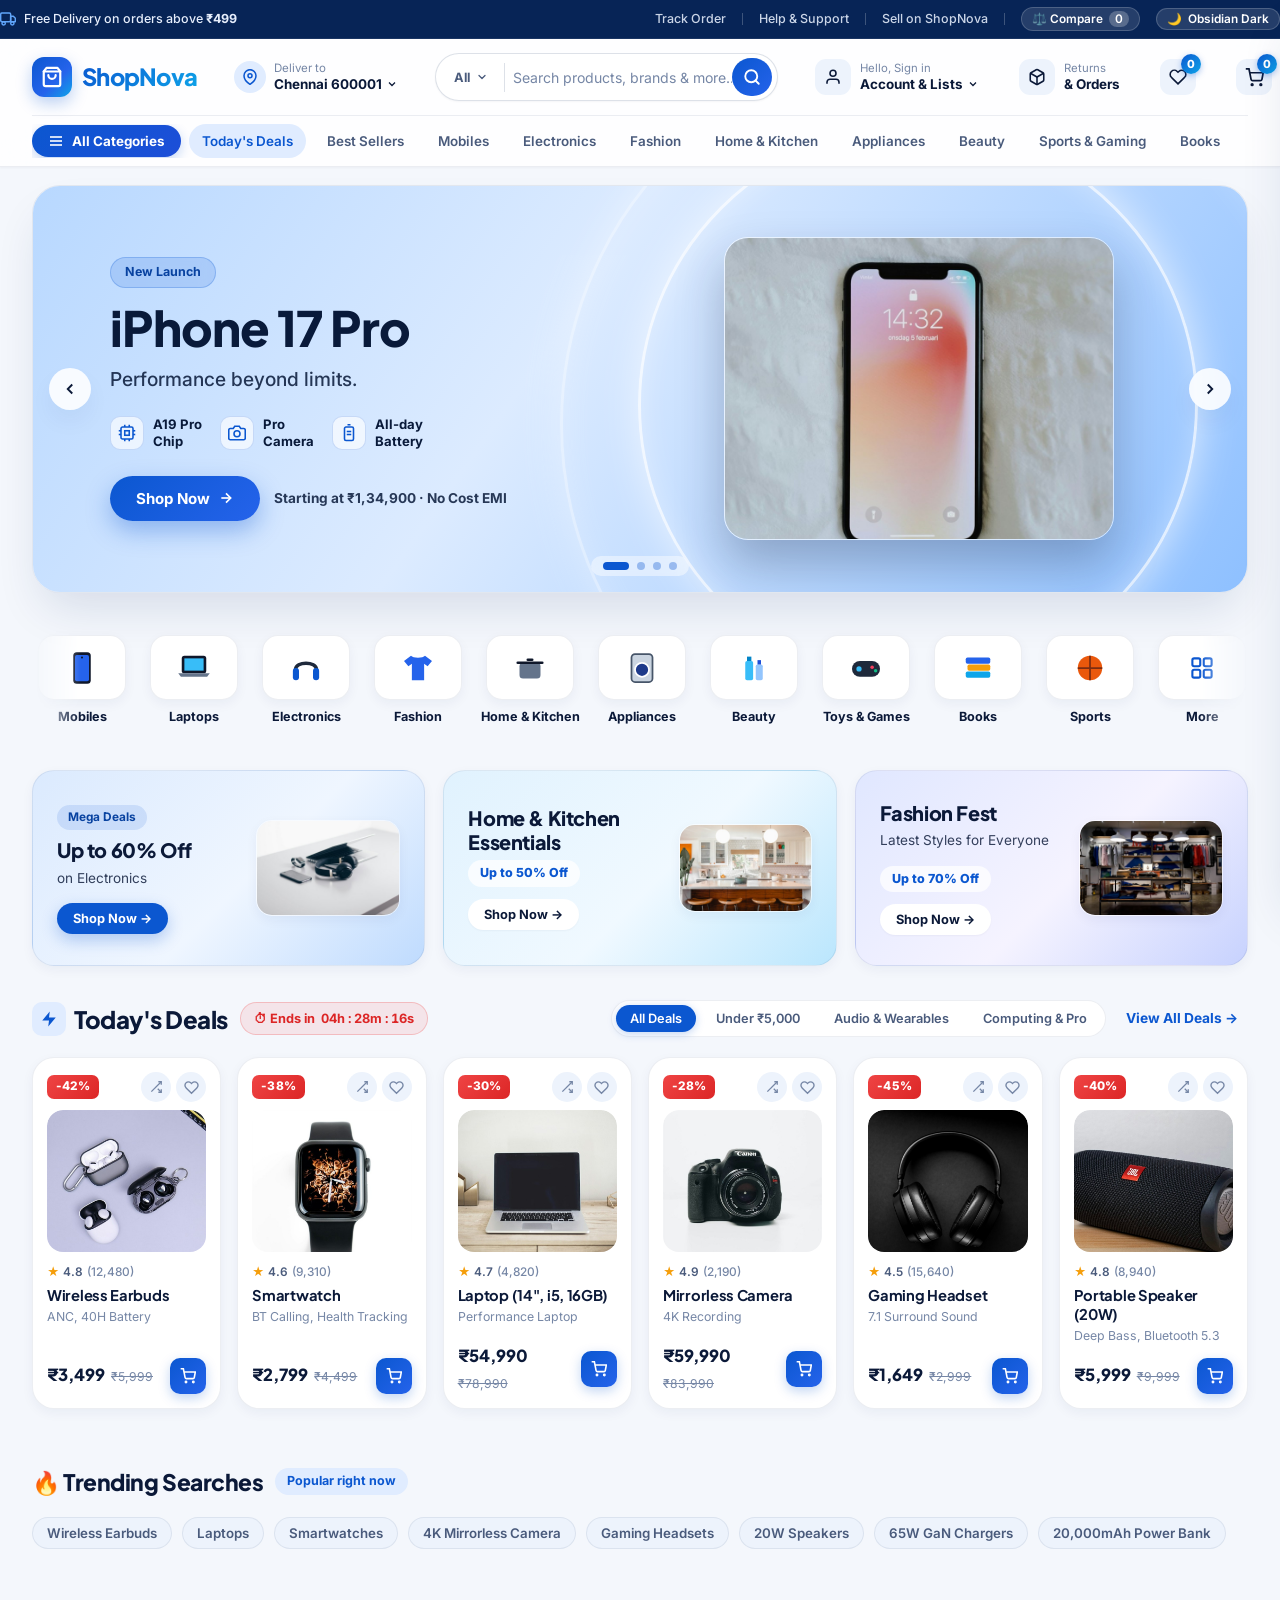
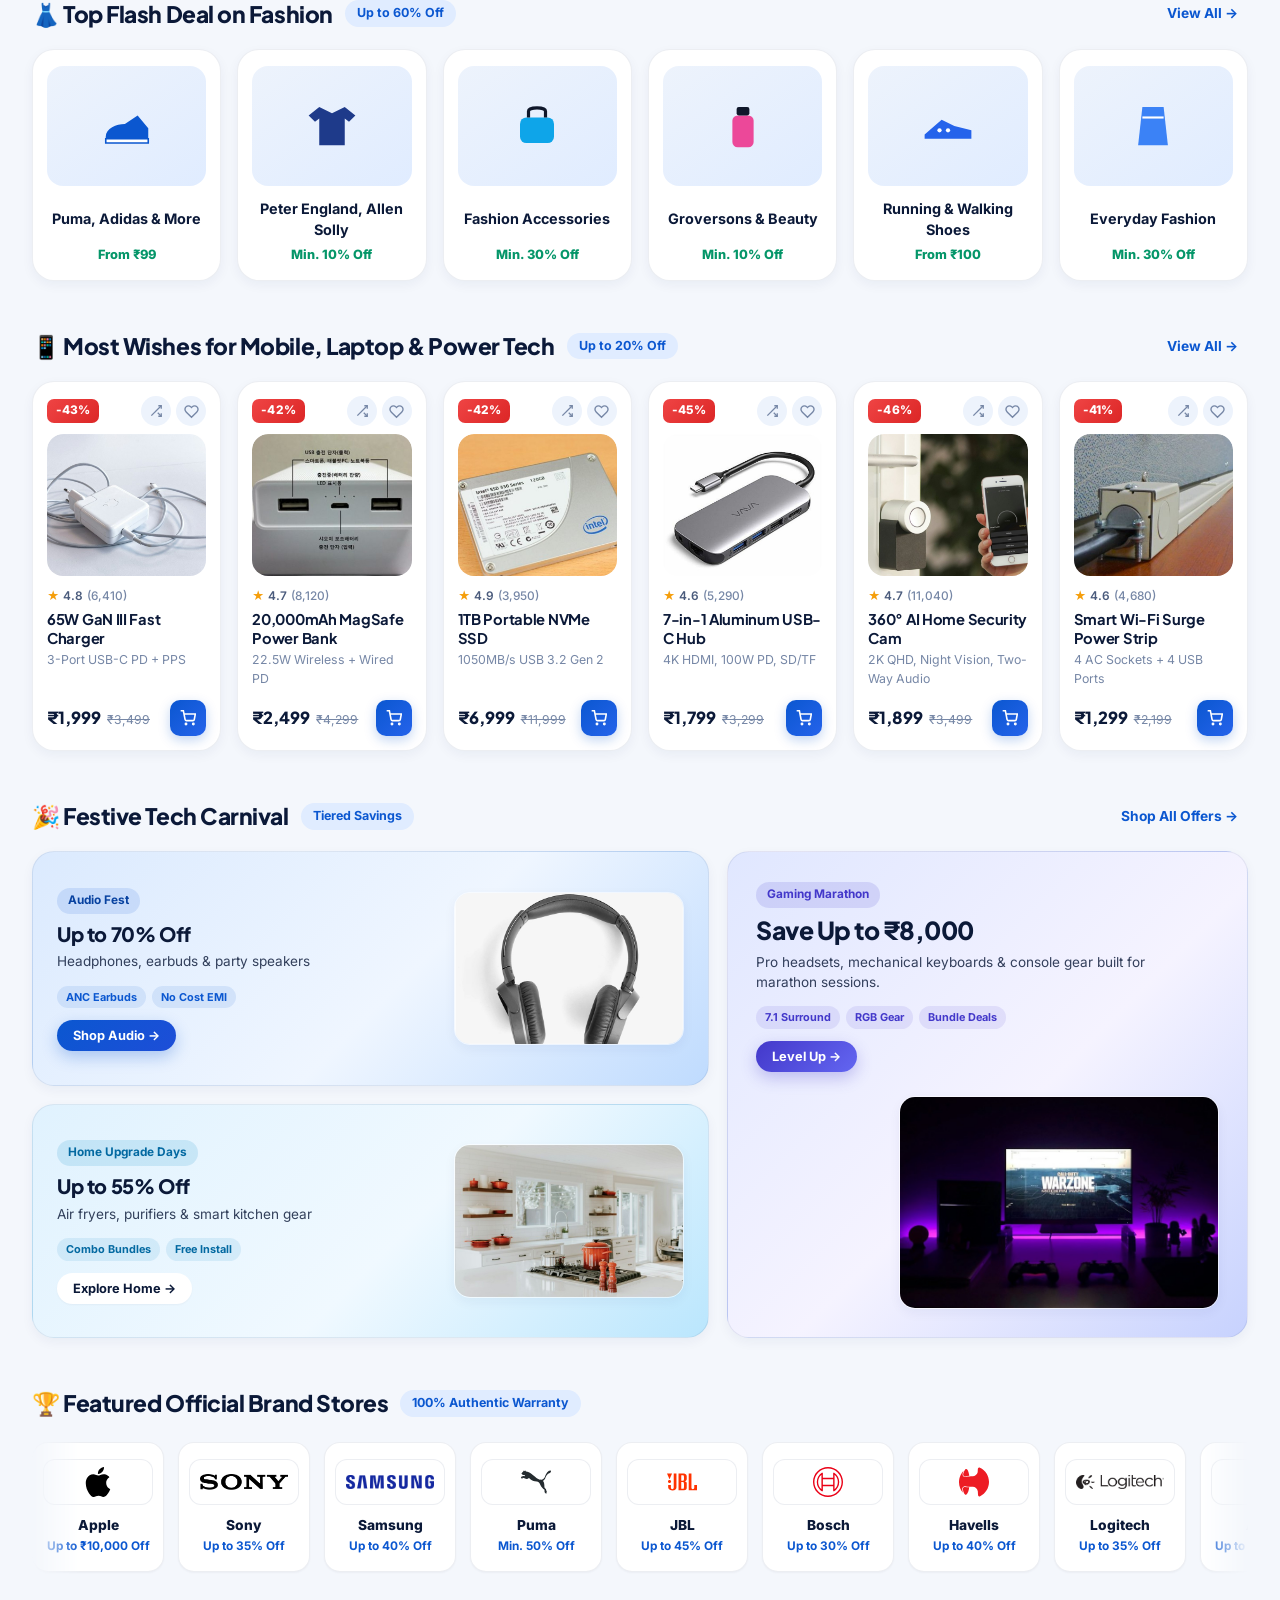
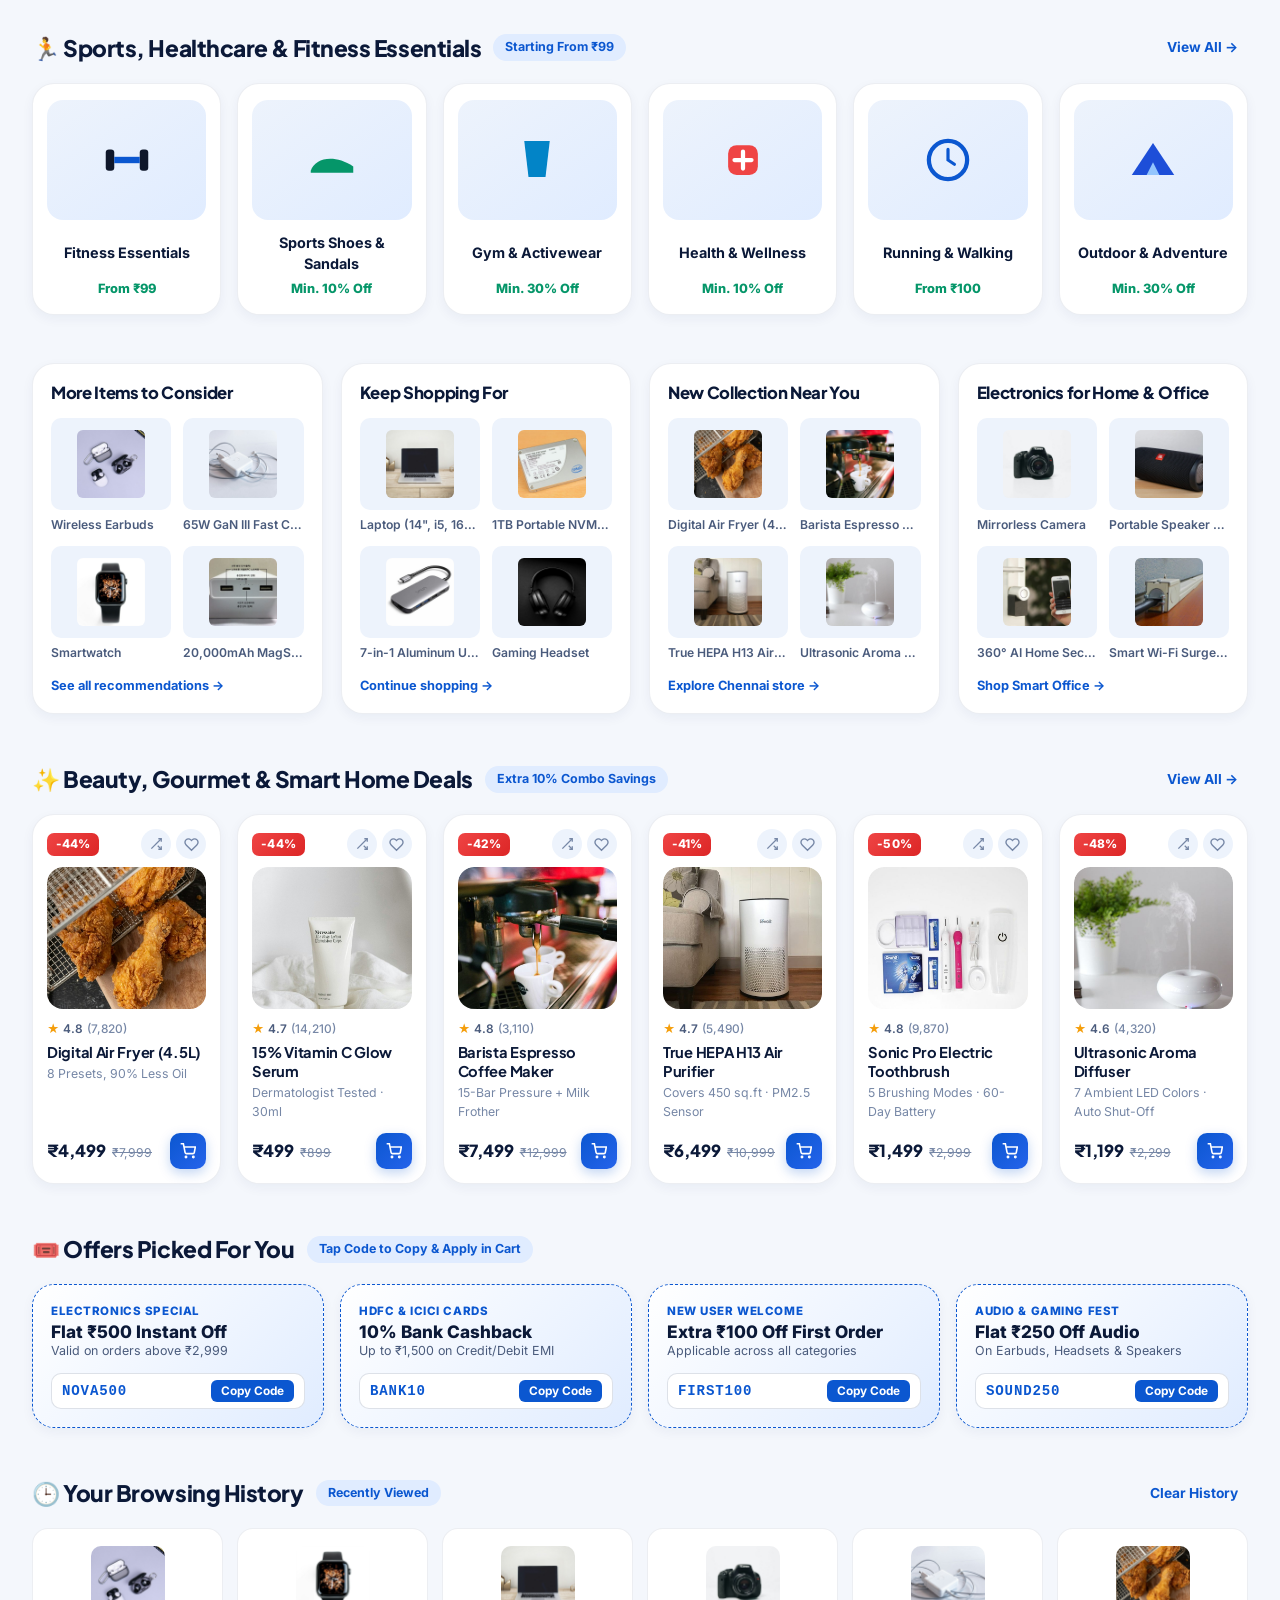
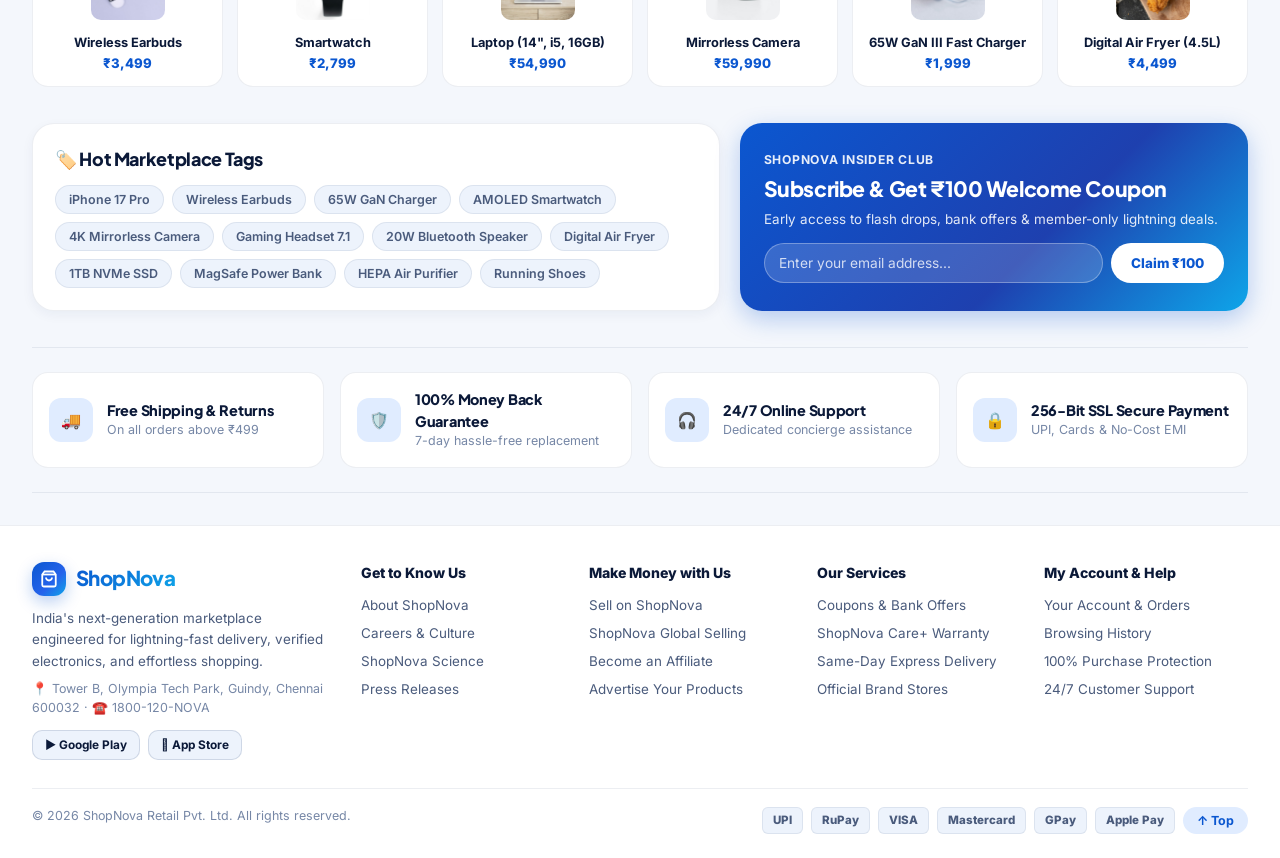
==== commit 778b4f79: "update" ====
--- a/index.html
+++ b/index.html
@@ -88,18 +88,28 @@
         <!-- Search Bar with Category Scope & Live Autocomplete -->
         <div class="search-wrapper" id="searchWrapper">
           <div class="search-bar">
-            <select id="searchCategorySelect" class="search-scope" aria-label="Search Category">
-              <option value="all">All</option>
-              <option value="Audio & Wearables">Audio &amp; Wearables</option>
-              <option value="Computing">Computing</option>
-              <option value="Cameras">Cameras</option>
-              <option value="Gaming">Gaming</option>
-            </select>
+            <div class="search-scope" id="searchScope">
+              <button
+                type="button"
+                id="searchScopeBtn"
+                class="search-scope-btn"
+                aria-haspopup="listbox"
+                aria-expanded="false"
+                aria-controls="searchScopeMenu"
+                aria-label="Search in category"
+              >
+                <span id="searchScopeLabel">All</span>
+                <svg width="12" height="12" viewBox="0 0 24 24" fill="none" stroke="currentColor" stroke-width="2.6" stroke-linecap="round" stroke-linejoin="round" aria-hidden="true">
+                  <polyline points="6 9 12 15 18 9"></polyline>
+                </svg>
+              </button>
+              <div class="search-scope-menu" id="searchScopeMenu" role="listbox" aria-label="Choose search category"></div>
+            </div>
             <input
               type="text"
               id="searchInput"
               class="search-input"
-              placeholder="Search for products, brands and more..."
+              placeholder="Search products, brands &amp; more..."
               autocomplete="off"
             />
             <button type="button" id="searchClearBtn" class="search-clear" aria-label="Clear search">✕</button>
--- a/assets/css/styles.css
+++ b/assets/css/styles.css
@@ -316,7 +316,7 @@
 .search-wrapper {
   position: relative;
   flex: 1;
-  max-width: 620px;
+  max-width: 680px;
 }
 
 .search-bar {
@@ -325,8 +325,8 @@
   background: var(--bg-surface);
   border: 1.5px solid var(--border-medium);
   border-radius: var(--radius-pill);
-  height: 46px;
-  padding: 3px 4px 3px 14px;
+  height: 48px;
+  padding: 4px 5px 4px 10px;
   box-shadow: var(--shadow-xs);
   transition: all var(--transition-fast);
 }
@@ -337,28 +337,180 @@
 }
 
 .search-scope {
-  border: none;
-  background: transparent;
+  position: relative;
+  display: flex;
+  align-items: center;
+  flex-shrink: 0;
+  margin-right: 8px;
+  padding-right: 8px;
+  border-right: 1px solid var(--border-medium);
+}
+
+.search-scope-btn {
+  display: inline-flex;
+  align-items: center;
+  gap: 6px;
+  padding: 7px 8px;
+  border-radius: 9px;
   font-size: 0.8rem;
-  font-weight: 600;
+  font-weight: 700;
   color: var(--text-secondary);
-  padding-right: 10px;
-  margin-right: 10px;
-  border-right: 1px solid var(--border-medium);
-  outline: none;
-  cursor: pointer;
-}
-
-.search-scope option {
+  white-space: nowrap;
+  transition: all var(--transition-fast);
+}
+
+.search-scope-btn:hover,
+.search-scope.open .search-scope-btn {
+  background: var(--brand-soft);
+  color: var(--brand-primary);
+}
+
+.search-scope-btn svg {
+  transition: transform var(--transition-fast);
+}
+
+.search-scope.open .search-scope-btn svg {
+  transform: rotate(180deg);
+}
+
+.search-scope-menu {
+  position: absolute;
+  top: calc(100% + 18px);
+  left: 0;
+  width: min(440px, calc(100vw - 32px));
+  background: var(--bg-surface-elevated);
+  border: 1px solid var(--border-medium);
+  border-radius: var(--radius-lg);
+  box-shadow: var(--shadow-lg);
+  padding: 14px;
+  z-index: 140;
+  display: none;
+}
+
+.search-scope-menu.open {
+  display: block;
+  animation: scopeMenuIn 180ms cubic-bezier(0.22, 1, 0.36, 1);
+}
+
+@keyframes scopeMenuIn {
+  from { opacity: 0; transform: translateY(-6px) scale(0.98); }
+  to { opacity: 1; transform: translateY(0) scale(1); }
+}
+
+.scope-menu-head {
+  display: flex;
+  flex-direction: column;
+  gap: 2px;
+  padding: 2px 4px 10px;
+}
+
+.scope-menu-eyebrow {
+  font-size: 0.72rem;
+  font-weight: 800;
+  letter-spacing: 0.08em;
+  text-transform: uppercase;
+  color: var(--brand-primary);
+}
+
+.scope-menu-sub {
+  font-size: 0.76rem;
+  color: var(--text-muted);
+}
+
+.scope-menu-grid {
+  display: grid;
+  grid-template-columns: repeat(2, minmax(0, 1fr));
+  gap: 8px;
+}
+
+.scope-option {
+  display: flex;
+  align-items: center;
+  gap: 10px;
+  width: 100%;
+  padding: 9px 10px;
+  border-radius: 12px;
+  border: 1px solid var(--border-light);
   background: var(--bg-surface);
-  color: var(--text-primary);
+  text-align: left;
+  transition: all var(--transition-fast);
+}
+
+.scope-option:hover {
+  background: var(--brand-soft);
+  border-color: var(--brand-soft-border);
+  transform: translateY(-1px);
+}
+
+.scope-option:focus-visible {
+  outline: 2px solid var(--brand-primary);
+  outline-offset: 2px;
+}
+
+.scope-option.active {
+  background: linear-gradient(135deg, var(--brand-primary), var(--brand-secondary));
+  border-color: transparent;
+  color: #ffffff;
+  box-shadow: 0 8px 20px rgba(11, 87, 208, 0.22);
+}
+
+.scope-option-icon {
+  width: 30px;
+  height: 30px;
+  border-radius: 9px;
+  background: var(--bg-subtle);
+  display: grid;
+  place-items: center;
+  font-size: 0.9rem;
+  flex-shrink: 0;
+}
+
+.scope-option.active .scope-option-icon {
+  background: rgba(255, 255, 255, 0.18);
+}
+
+.scope-option-text {
+  flex: 1;
+  min-width: 0;
+  display: flex;
+  flex-direction: column;
+  gap: 1px;
+}
+
+.scope-option-label {
+  font-size: 0.8rem;
+  font-weight: 700;
+  line-height: 1.25;
+  white-space: normal;
+}
+
+.scope-option-meta {
+  font-size: 0.68rem;
+  color: var(--text-muted);
+}
+
+.scope-option.active .scope-option-meta {
+  color: rgba(255, 255, 255, 0.78);
+}
+
+.scope-option-check {
+  width: 16px;
+  height: 16px;
+  display: grid;
+  place-items: center;
+  opacity: 0;
+  flex-shrink: 0;
+}
+
+.scope-option.active .scope-option-check {
+  opacity: 1;
 }
 
 .search-input {
   flex: 1;
   border: none;
   background: transparent;
-  font-size: 0.9rem;
+  font-size: 0.88rem;
   color: var(--text-primary);
   outline: none;
   min-width: 0;
@@ -418,6 +570,64 @@
   animation: fadeSlideDown 180ms ease-out;
 }
 
+.search-dropdown-head {
+  display: flex;
+  align-items: center;
+  justify-content: space-between;
+  gap: 10px;
+  padding: 2px 8px 10px;
+  font-size: 0.7rem;
+  font-weight: 800;
+  letter-spacing: 0.07em;
+  text-transform: uppercase;
+  color: var(--text-muted);
+}
+
+.search-scope-chip {
+  padding: 3px 8px;
+  border-radius: var(--radius-pill);
+  background: var(--brand-soft);
+  color: var(--brand-primary);
+  font-size: 0.66rem;
+  font-weight: 800;
+  letter-spacing: 0;
+  text-transform: none;
+  white-space: nowrap;
+}
+
+.search-dropdown-foot {
+  margin-top: 6px;
+  padding: 10px 8px 2px;
+  border-top: 1px solid var(--border-light);
+  font-size: 0.7rem;
+  color: var(--text-muted);
+  text-align: center;
+}
+
+.search-empty {
+  display: flex;
+  flex-direction: column;
+  align-items: center;
+  gap: 4px;
+  padding: 18px 12px 14px;
+  text-align: center;
+}
+
+.search-empty-icon {
+  font-size: 1.5rem;
+}
+
+.search-empty p {
+  font-size: 0.86rem;
+  font-weight: 700;
+  color: var(--text-primary);
+}
+
+.search-empty-note {
+  font-size: 0.76rem;
+  color: var(--text-muted);
+}
+
 .search-item {
   display: flex;
   align-items: center;
@@ -1045,19 +1255,59 @@
    ========================================================================== */
 .category-strip-section {
   padding: 24px 0 10px;
+  overflow: hidden;
 }
 
 .category-grid {
-  display: grid;
-  grid-template-columns: repeat(11, minmax(88px, 1fr));
+  position: relative;
+  overflow: hidden;
+  padding: 8px 0 12px;
+  -webkit-mask-image: linear-gradient(to right, transparent 0, #000 4%, #000 96%, transparent 100%);
+  mask-image: linear-gradient(to right, transparent 0, #000 4%, #000 96%, transparent 100%);
+}
+
+.category-track {
+  display: flex;
+  width: max-content;
+  animation: categoryRoll 32s linear infinite;
+  will-change: transform;
+}
+
+.category-set {
+  display: flex;
+  align-items: flex-start;
   gap: 12px;
-  overflow-x: auto;
-  padding: 6px 2px 12px;
-  scrollbar-width: none;
-}
-
-.category-grid::-webkit-scrollbar {
-  display: none;
+  padding-right: 12px;
+}
+
+.category-set .cat-card {
+  flex: 0 0 100px;
+  width: 100px;
+}
+
+.category-grid:hover .category-track,
+.category-grid:focus-within .category-track {
+  animation-play-state: paused;
+}
+
+@keyframes categoryRoll {
+  from { transform: translateX(-50%); }
+  to { transform: translateX(0); }
+}
+
+@media (prefers-reduced-motion: reduce) {
+  .category-track {
+    animation: none;
+    transform: none;
+  }
+  .category-grid {
+    overflow-x: auto;
+    -webkit-mask-image: none;
+    mask-image: none;
+  }
+  .category-set[aria-hidden="true"] {
+    display: none;
+  }
 }
 
 .cat-card {
@@ -1957,9 +2207,54 @@
 
 /* Featured Brands Strip */
 .brands-grid {
-  display: grid;
-  grid-template-columns: repeat(8, 1fr);
+  position: relative;
+  overflow: hidden;
+  padding: 4px 0 10px;
+  -webkit-mask-image: linear-gradient(to right, transparent 0, #000 4%, #000 96%, transparent 100%);
+  mask-image: linear-gradient(to right, transparent 0, #000 4%, #000 96%, transparent 100%);
+}
+
+.brand-track {
+  display: flex;
+  width: max-content;
+  animation: brandRoll 30s linear infinite;
+  will-change: transform;
+}
+
+.brand-set {
+  display: flex;
   gap: 14px;
+  padding-right: 14px;
+}
+
+.brand-set .brand-tile {
+  flex: 0 0 132px;
+  width: 132px;
+}
+
+.brands-grid:hover .brand-track,
+.brands-grid:focus-within .brand-track {
+  animation-play-state: paused;
+}
+
+@keyframes brandRoll {
+  from { transform: translateX(-50%); }
+  to { transform: translateX(0); }
+}
+
+@media (prefers-reduced-motion: reduce) {
+  .brand-track {
+    animation: none;
+    transform: none;
+  }
+  .brands-grid {
+    overflow-x: auto;
+    -webkit-mask-image: none;
+    mask-image: none;
+  }
+  .brand-set[aria-hidden="true"] {
+    display: none;
+  }
 }
 
 .brand-tile {
@@ -1980,17 +2275,28 @@
 }
 
 .brand-monogram {
-  width: 48px;
-  height: 48px;
-  margin: 0 auto 8px;
-  border-radius: 14px;
-  background: var(--bg-subtle);
+  width: 100%;
+  max-width: 112px;
+  height: 46px;
+  margin: 0 auto 10px;
+  border-radius: 12px;
+  background: #ffffff;
+  border: 1px solid var(--border-light);
   color: var(--brand-primary);
   font-family: 'Plus Jakarta Sans', sans-serif;
   font-weight: 800;
   font-size: 1.05rem;
-  display: grid;
-  place-items: center;
+  display: flex;
+  align-items: center;
+  justify-content: center;
+  padding: 7px 10px;
+  overflow: hidden;
+}
+
+.brand-monogram img {
+  max-width: 100%;
+  max-height: 100%;
+  object-fit: contain;
 }
 
 .brand-tile-title {
@@ -2750,14 +3056,8 @@
   .products-grid, .collection-grid, .history-strip {
     grid-template-columns: repeat(3, 1fr);
   }
-  .brands-grid {
-    grid-template-columns: repeat(4, 1fr);
-  }
   .quad-grid, .coupons-grid, .trust-bar {
     grid-template-columns: repeat(2, 1fr);
-  }
-  .category-grid {
-    grid-template-columns: repeat(11, minmax(96px, 1fr));
   }
 }
 
@@ -2797,7 +3097,7 @@
 }
 
 @media (max-width: 640px) {
-  .products-grid, .collection-grid, .history-strip, .brands-grid, .quad-grid, .coupons-grid, .trust-bar {
+  .products-grid, .collection-grid, .history-strip, .quad-grid, .coupons-grid, .trust-bar {
     grid-template-columns: repeat(2, 1fr);
     gap: 12px;
   }
@@ -2808,12 +3108,46 @@
     order: 3;
     min-width: 100%;
   }
+  .search-scope-menu {
+    width: calc(100vw - 32px);
+    max-height: 70vh;
+    overflow-y: auto;
+  }
+  .scope-menu-grid {
+    grid-template-columns: 1fr;
+  }
+  .utility-inner {
+    justify-content: center;
+    text-align: center;
+  }
+  .utility-links {
+    flex-wrap: wrap;
+    justify-content: center;
+    gap: 8px 12px;
+  }
+  .utility-divider {
+    display: none;
+  }
   .qv-grid {
     grid-template-columns: 1fr;
   }
   .mega-menu {
     grid-template-columns: 1fr;
   }
+  .category-track {
+    animation-duration: 24s;
+  }
+  .category-set .cat-card {
+    flex-basis: 92px;
+    width: 92px;
+  }
+  .brand-track {
+    animation-duration: 22s;
+  }
+  .brand-set .brand-tile {
+    flex-basis: 124px;
+    width: 124px;
+  }
   .footer-grid {
     grid-template-columns: 1fr;
   }
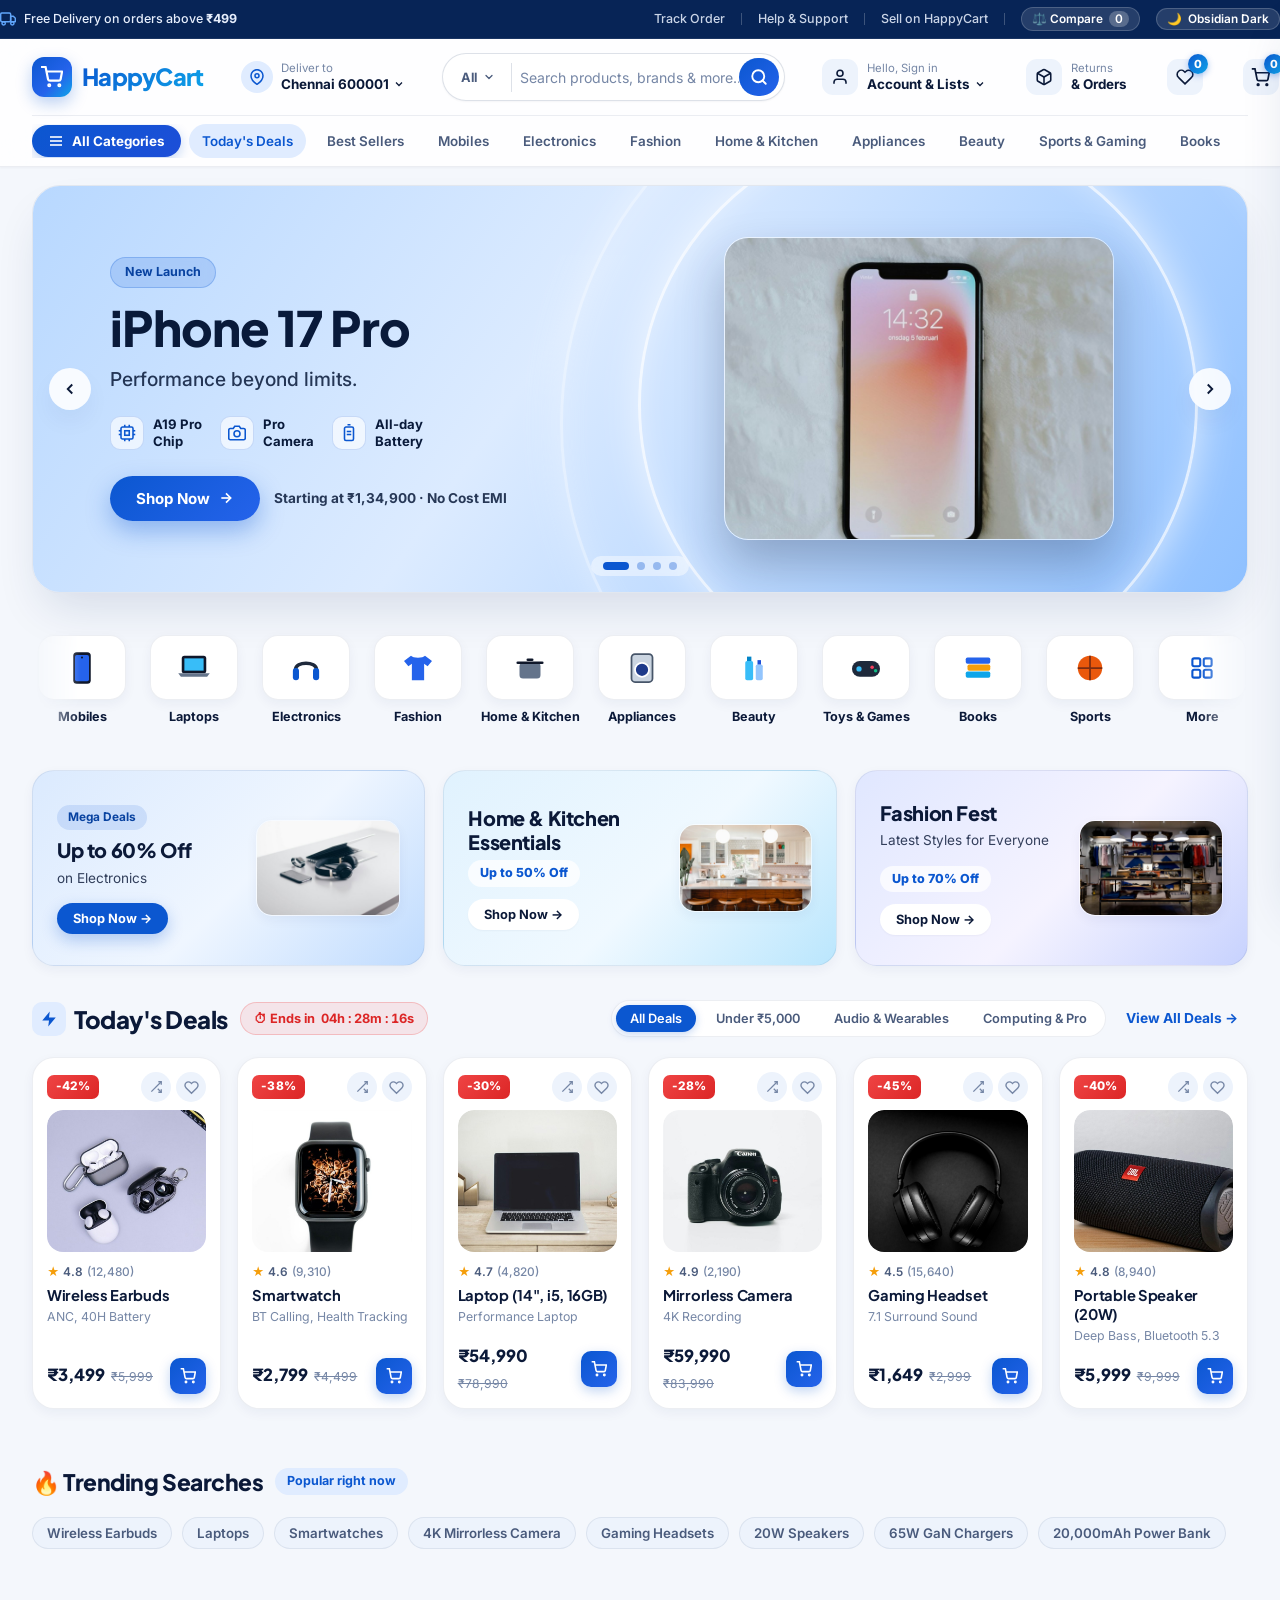
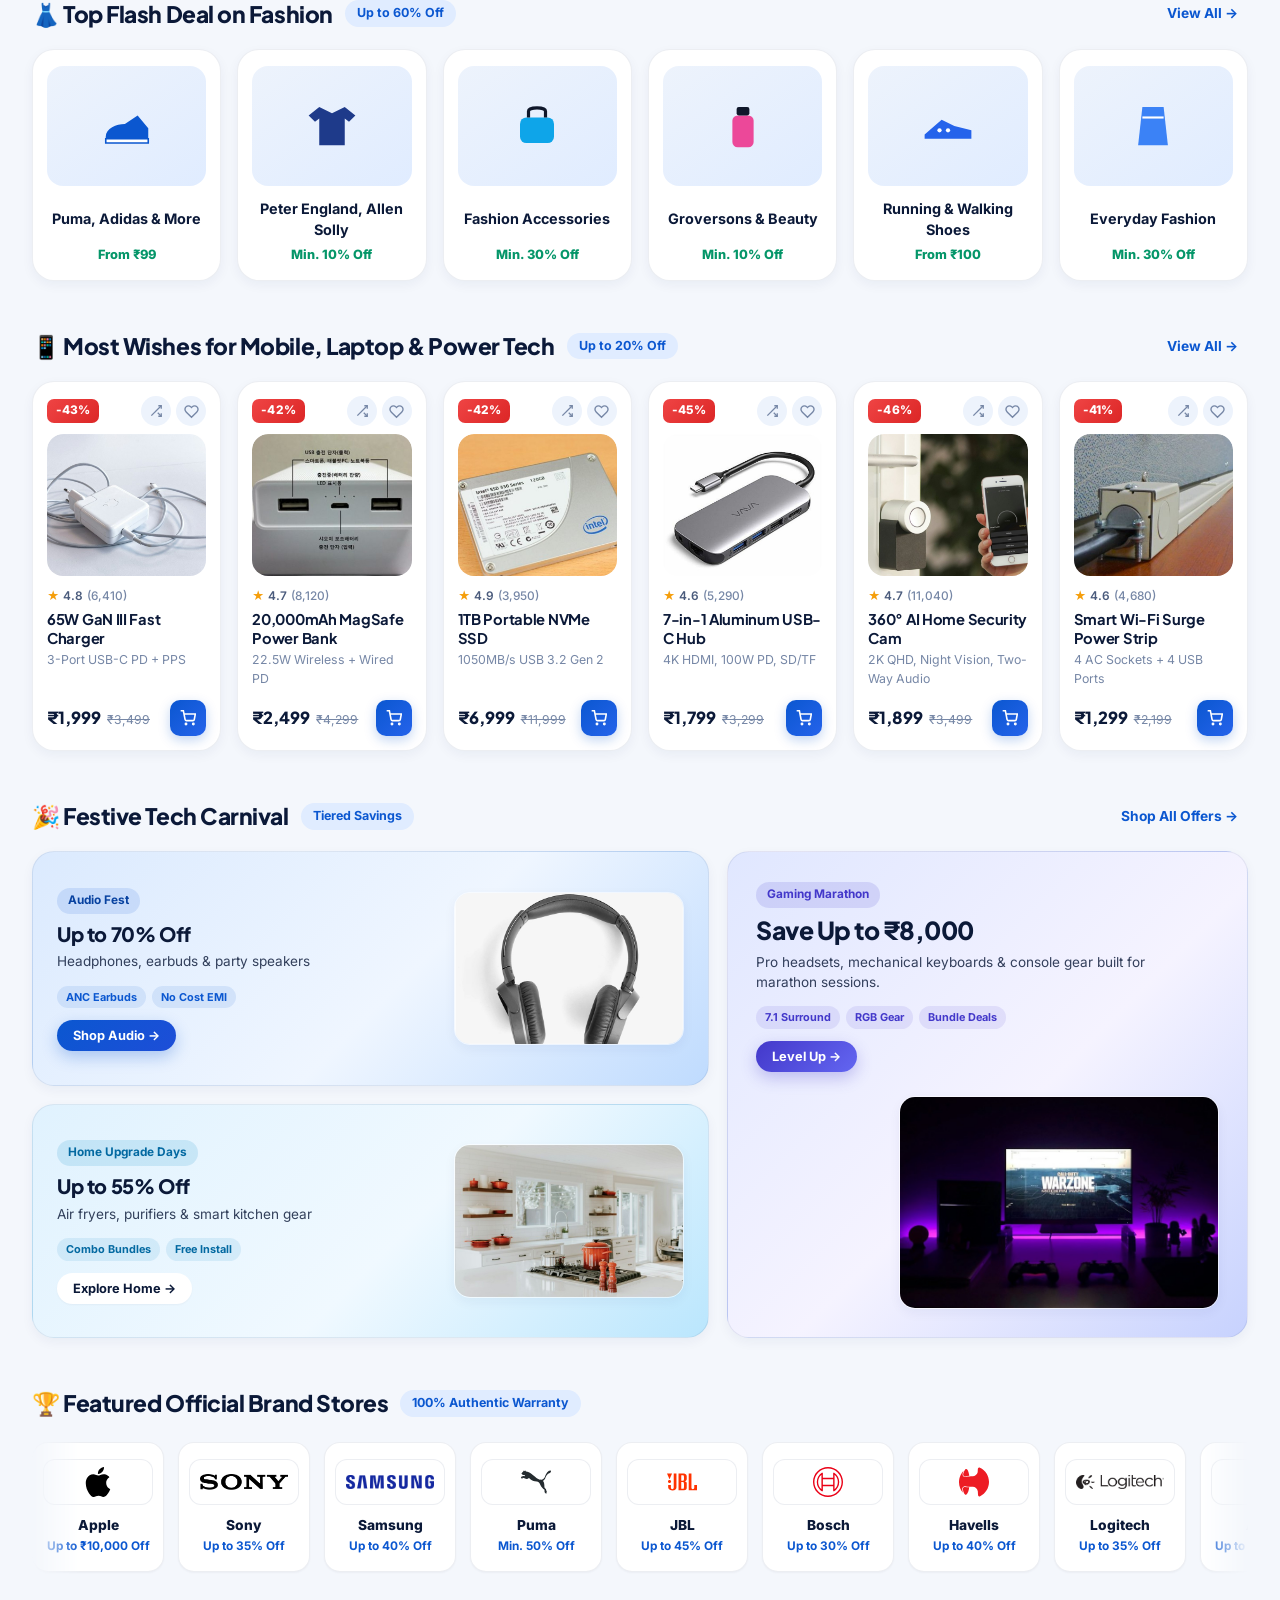
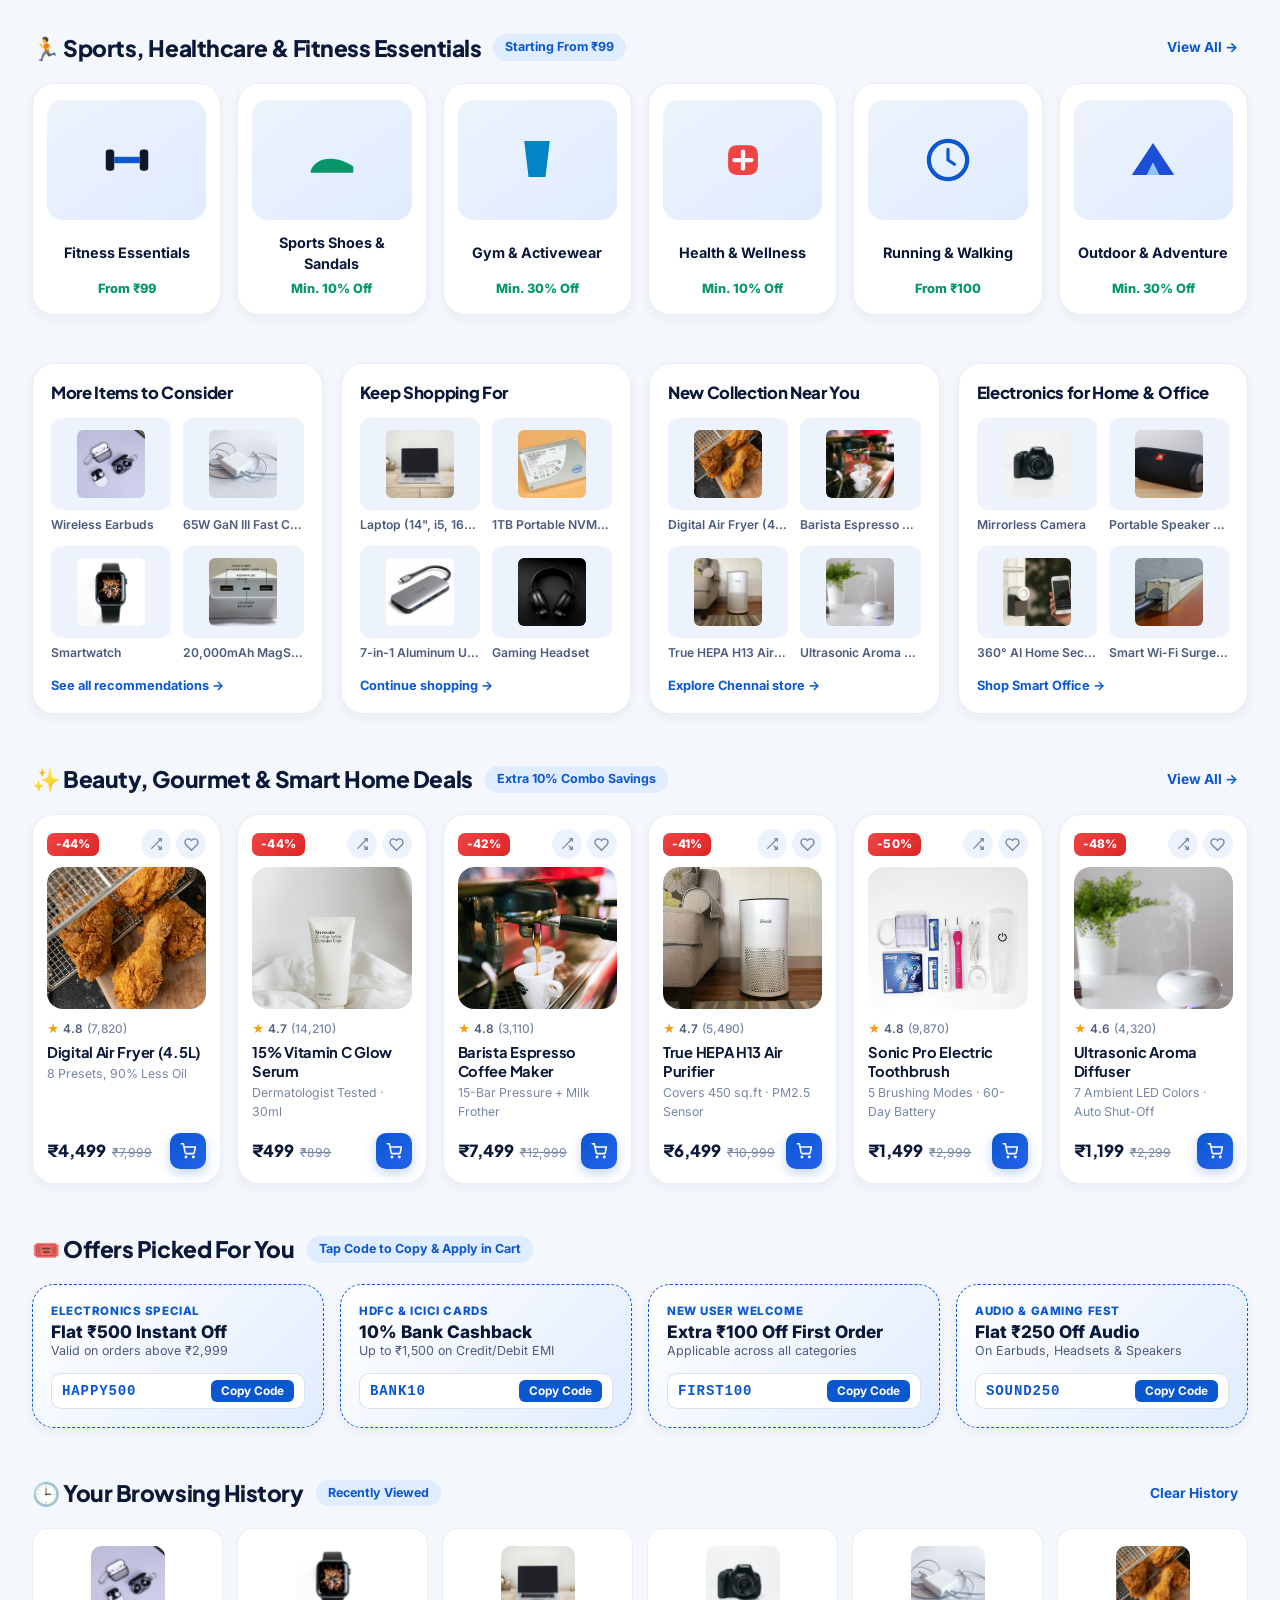
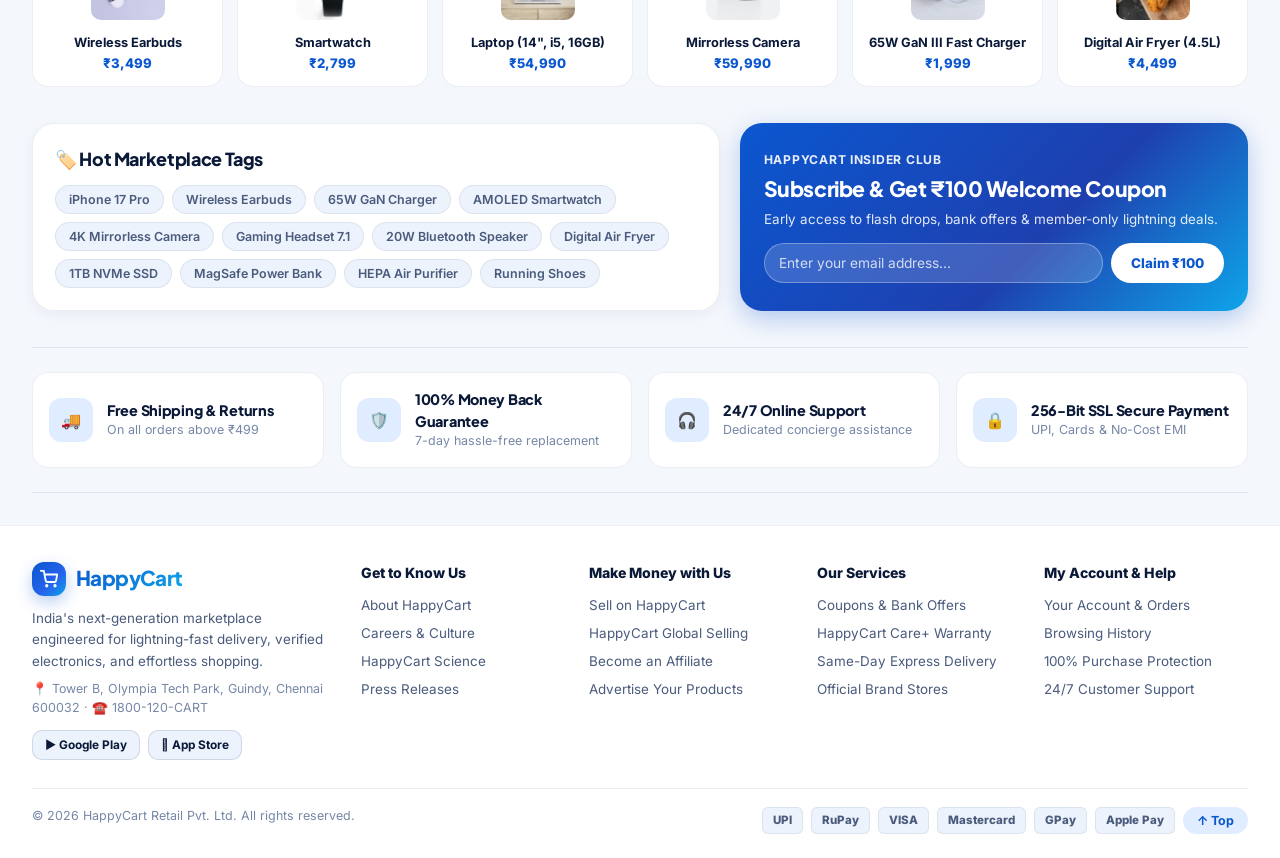
==== commit e44385a4: "update" ====
--- a/index.html
+++ b/index.html
@@ -3,8 +3,8 @@
 <head>
   <meta charset="UTF-8" />
   <meta name="viewport" content="width=device-width, initial-scale=1.0" />
-  <title>ShopNova — Ultra-Modern Marketplace | India's Premier Shopping Destination</title>
-  <meta name="description" content="ShopNova — India's next-generation marketplace for electronics, fashion, home essentials, and everyday deals." />
+  <title>HappyCart — Ultra-Modern Marketplace | India's Premier Shopping Destination</title>
+  <meta name="description" content="HappyCart — India's next-generation marketplace for electronics, fashion, home essentials, and everyday deals." />
   <meta name="theme-color" content="#0b57d0" />
   <link rel="icon" href="assets/images/favicon.svg" type="image/svg+xml" />
   <!-- Google Fonts: Plus Jakarta Sans & Inter for high-craft modern fintech/e-commerce typography -->
@@ -36,7 +36,7 @@
         <span class="utility-divider"></span>
         <a href="#footer" class="utility-link">Help &amp; Support</a>
         <span class="utility-divider"></span>
-        <a href="#footer" class="utility-link" onclick="showToast('Seller Portal: Zero commission for your first 30 days!')">Sell on ShopNova</a>
+        <a href="#footer" class="utility-link" onclick="showToast('Seller Portal: Zero commission for your first 30 days!')">Sell on HappyCart</a>
         <span class="utility-divider"></span>
         <button id="openCompareTopBtn" class="theme-toggle-btn" onclick="openCompareModal()" title="Compare Selected Products">
           <span>⚖️ Compare</span>
@@ -60,12 +60,12 @@
         <a href="#" class="brand-logo" onclick="resetFilters()">
           <div class="brand-icon-wrap">
             <svg width="22" height="22" viewBox="0 0 24 24" fill="none" stroke="#ffffff" stroke-width="2.4" stroke-linecap="round" stroke-linejoin="round">
-              <path d="M6 2L3 6v14a2 2 0 0 0 2 2h14a2 2 0 0 0 2-2V6l-3-4z"></path>
-              <line x1="3" y1="6" x2="21" y2="6"></line>
-              <path d="M16 10a4 4 0 0 1-8 0"></path>
+              <circle cx="9" cy="21" r="1"></circle>
+              <circle cx="20" cy="21" r="1"></circle>
+              <path d="M1 1h4l2.68 13.39a2 2 0 0 0 2 1.61h9.72a2 2 0 0 0 2-1.61L23 6H6"></path>
             </svg>
           </div>
-          <span class="brand-name">ShopNova</span>
+          <span class="brand-name">HappyCart</span>
         </a>
 
         <!-- Location Selector -->
@@ -144,11 +144,11 @@
             </button>
 
             <div class="account-popover" id="accountPopover">
-              <button class="account-cta" onclick="showToast('Welcome to ShopNova Prime! Enjoy Express Delivery.')">Sign In / Join Prime</button>
+              <button class="account-cta" onclick="showToast('Welcome to HappyCart Prime! Enjoy Express Delivery.')">Sign In / Join Prime</button>
               <a href="#deals" class="popover-link" onclick="closePopovers()"><span>Your Profile</span><span>→</span></a>
               <a href="#deals" class="popover-link" onclick="closePopovers()"><span>Your Orders</span><span>→</span></a>
               <a href="#deals" class="popover-link" onclick="filterByWishlist(); closePopovers()"><span>Saved Wishlist</span><span id="popoverWishCount">0</span></a>
-              <a href="#deals" class="popover-link" onclick="closePopovers()"><span>ShopNova Pay Balance</span><span>₹1,250</span></a>
+              <a href="#deals" class="popover-link" onclick="closePopovers()"><span>HappyCart Pay Balance</span><span>₹1,250</span></a>
             </div>
           </div>
 
@@ -702,7 +702,7 @@
       </div>
 
       <div class="newsletter-box">
-        <span style="font-size: 0.76rem; font-weight: 700; text-transform: uppercase; letter-spacing: 0.06em; opacity: 0.9;">ShopNova Insider Club</span>
+        <span style="font-size: 0.76rem; font-weight: 700; text-transform: uppercase; letter-spacing: 0.06em; opacity: 0.9;">HappyCart Insider Club</span>
         <h3 style="font-size: 1.32rem; font-weight: 800; margin-top: 4px;">Subscribe &amp; Get ₹100 Welcome Coupon</h3>
         <p style="font-size: 0.84rem; opacity: 0.88; margin-top: 4px;">Early access to flash drops, bank offers &amp; member-only lightning deals.</p>
         <form class="newsletter-form" onsubmit="handleNewsletterSubmit(event)">
@@ -715,7 +715,7 @@
     <!-- ========================================================================
          7J. TRUST GUARANTEES BAR
          ======================================================================== -->
-    <section class="trust-bar" aria-label="ShopNova Trust Guarantees">
+    <section class="trust-bar" aria-label="HappyCart Trust Guarantees">
       <div class="trust-item">
         <div class="trust-icon">🚚</div>
         <div>
@@ -757,32 +757,32 @@
         <div>
           <div class="brand-logo" style="margin-bottom: 12px;">
             <div class="brand-icon-wrap" style="width: 34px; height: 34px;">
-              <svg width="18" height="18" viewBox="0 0 24 24" fill="none" stroke="#ffffff" stroke-width="2.4">
-                <path d="M6 2L3 6v14a2 2 0 0 0 2 2h14a2 2 0 0 0 2-2V6l-3-4z"></path>
-                <line x1="3" y1="6" x2="21" y2="6"></line>
-                <path d="M16 10a4 4 0 0 1-8 0"></path>
+              <svg width="18" height="18" viewBox="0 0 24 24" fill="none" stroke="#ffffff" stroke-width="2.4" stroke-linecap="round" stroke-linejoin="round">
+                <circle cx="9" cy="21" r="1"></circle>
+                <circle cx="20" cy="21" r="1"></circle>
+                <path d="M1 1h4l2.68 13.39a2 2 0 0 0 2 1.61h9.72a2 2 0 0 0 2-1.61L23 6H6"></path>
               </svg>
             </div>
-            <span class="brand-name" style="font-size: 1.28rem;">ShopNova</span>
+            <span class="brand-name" style="font-size: 1.28rem;">HappyCart</span>
           </div>
           <p style="max-width: 300px; line-height: 1.6;">
             India's next-generation marketplace engineered for lightning-fast delivery, verified electronics, and effortless shopping.
           </p>
           <p style="font-size: 0.78rem; margin-top: 8px; color: var(--text-muted);">
-            📍 Tower B, Olympia Tech Park, Guindy, Chennai 600032 · ☎️ 1800-120-NOVA
+            📍 Tower B, Olympia Tech Park, Guindy, Chennai 600032 · ☎️ 1800-120-CART
           </p>
           <div class="app-badges">
-            <button class="store-badge" onclick="showToast('Opening ShopNova on Google Play Store')">▶ Google Play</button>
-            <button class="store-badge" onclick="showToast('Opening ShopNova on Apple App Store')"> App Store</button>
+            <button class="store-badge" onclick="showToast('Opening HappyCart on Google Play Store')">▶ Google Play</button>
+            <button class="store-badge" onclick="showToast('Opening HappyCart on Apple App Store')"> App Store</button>
           </div>
         </div>
 
         <div class="footer-col">
           <h5>Get to Know Us</h5>
           <ul>
-            <li><a href="#deals">About ShopNova</a></li>
+            <li><a href="#deals">About HappyCart</a></li>
             <li><a href="#deals">Careers &amp; Culture</a></li>
-            <li><a href="#deals">ShopNova Science</a></li>
+            <li><a href="#deals">HappyCart Science</a></li>
             <li><a href="#deals">Press Releases</a></li>
           </ul>
         </div>
@@ -790,8 +790,8 @@
         <div class="footer-col">
           <h5>Make Money with Us</h5>
           <ul>
-            <li><a href="#deals">Sell on ShopNova</a></li>
-            <li><a href="#deals">ShopNova Global Selling</a></li>
+            <li><a href="#deals">Sell on HappyCart</a></li>
+            <li><a href="#deals">HappyCart Global Selling</a></li>
             <li><a href="#deals">Become an Affiliate</a></li>
             <li><a href="#deals">Advertise Your Products</a></li>
           </ul>
@@ -801,7 +801,7 @@
           <h5>Our Services</h5>
           <ul>
             <li><a href="#offersForYou">Coupons &amp; Bank Offers</a></li>
-            <li><a href="#techWishes">ShopNova Care+ Warranty</a></li>
+            <li><a href="#techWishes">HappyCart Care+ Warranty</a></li>
             <li><a href="#discoveryQuads">Same-Day Express Delivery</a></li>
             <li><a href="#featuredBrands">Official Brand Stores</a></li>
           </ul>
@@ -819,7 +819,7 @@
       </div>
 
       <div class="footer-bottom">
-        <span>© 2026 ShopNova Retail Pvt. Ltd. All rights reserved.</span>
+        <span>© 2026 HappyCart Retail Pvt. Ltd. All rights reserved.</span>
         <div class="payment-badges">
           <span class="pay-chip">UPI</span>
           <span class="pay-chip">RuPay</span>
@@ -863,7 +863,7 @@
     <div class="drawer-footer">
       <!-- Coupon Code Input inside Cart -->
       <div style="display: flex; gap: 6px; margin-bottom: 12px;">
-        <input type="text" id="cartCouponInput" class="pincode-input" style="padding: 7px 10px; font-size: 0.8rem;" placeholder="Promo code (e.g. NOVA500)" />
+        <input type="text" id="cartCouponInput" class="pincode-input" style="padding: 7px 10px; font-size: 0.8rem;" placeholder="Promo code (e.g. HAPPY500)" />
         <button type="button" class="copy-code-btn" style="padding: 7px 12px;" onclick="applyCartCoupon()">Apply</button>
       </div>
       <div class="summary-row">
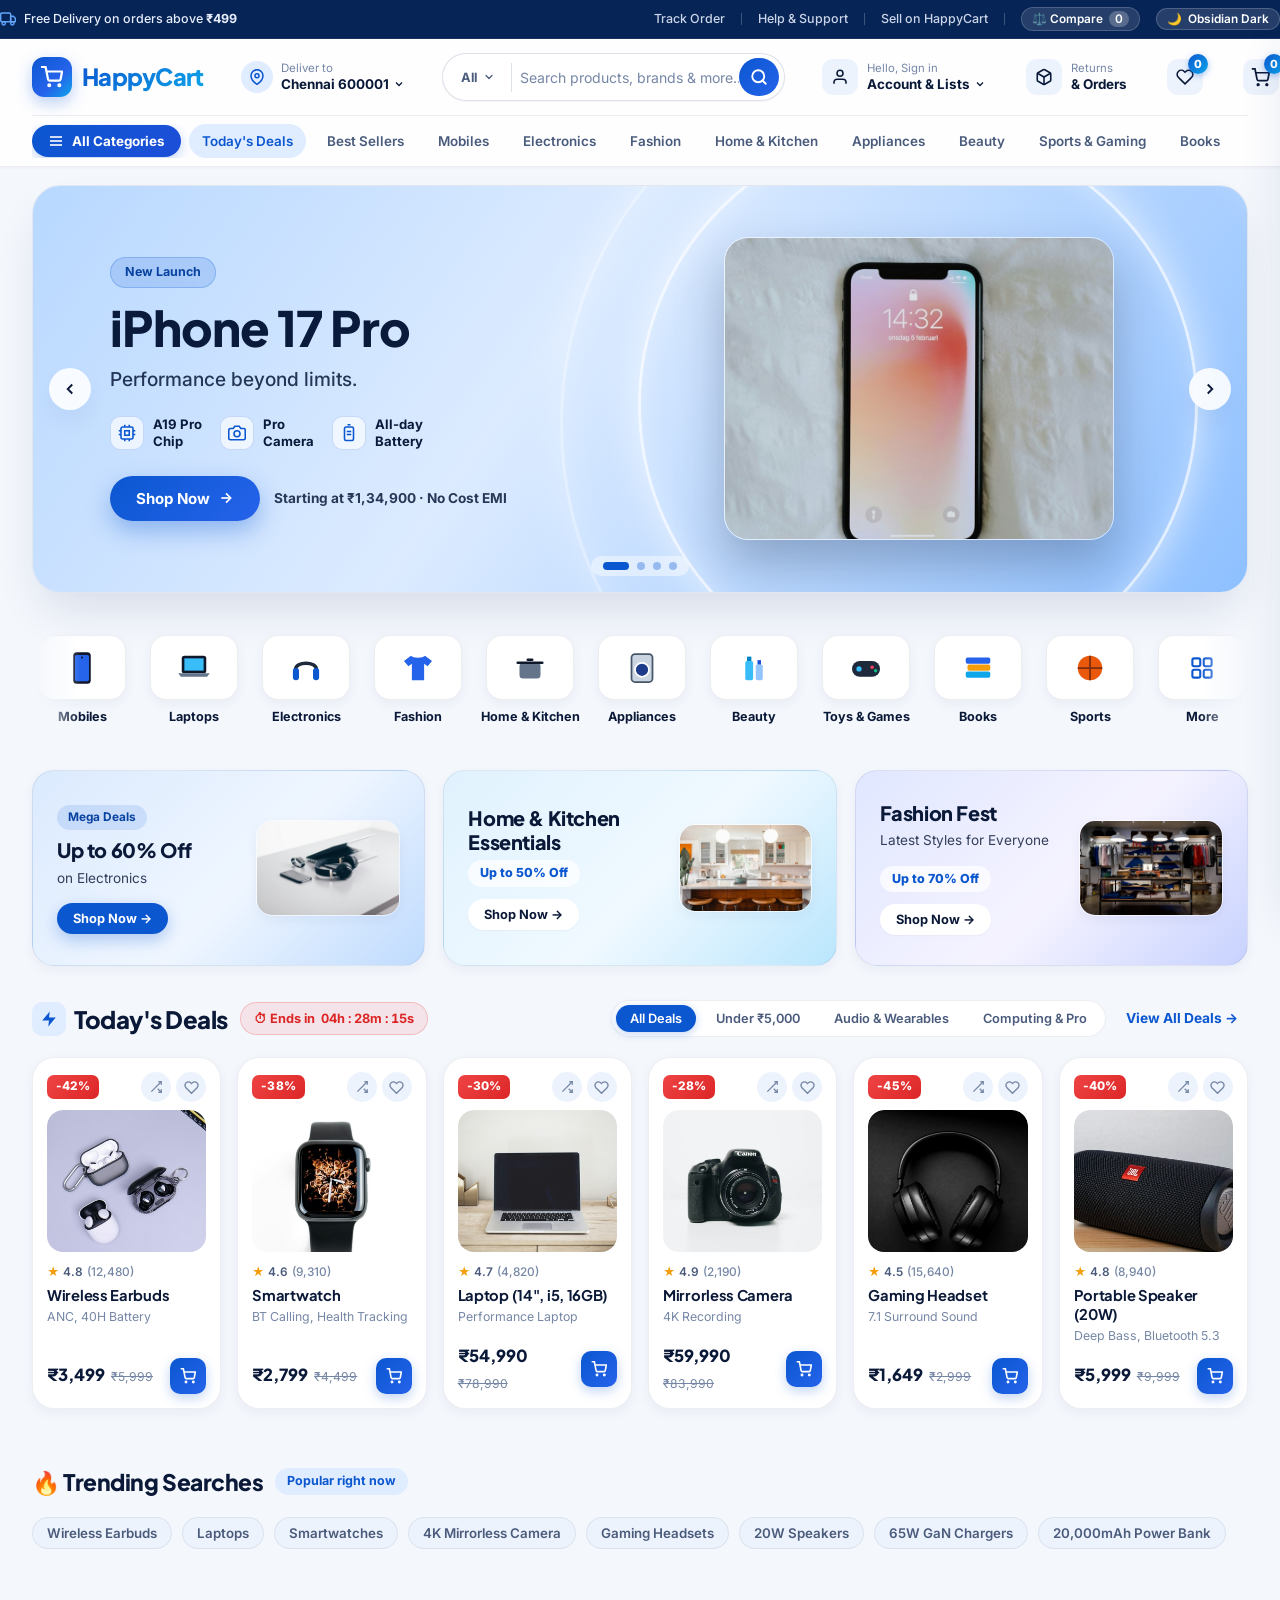
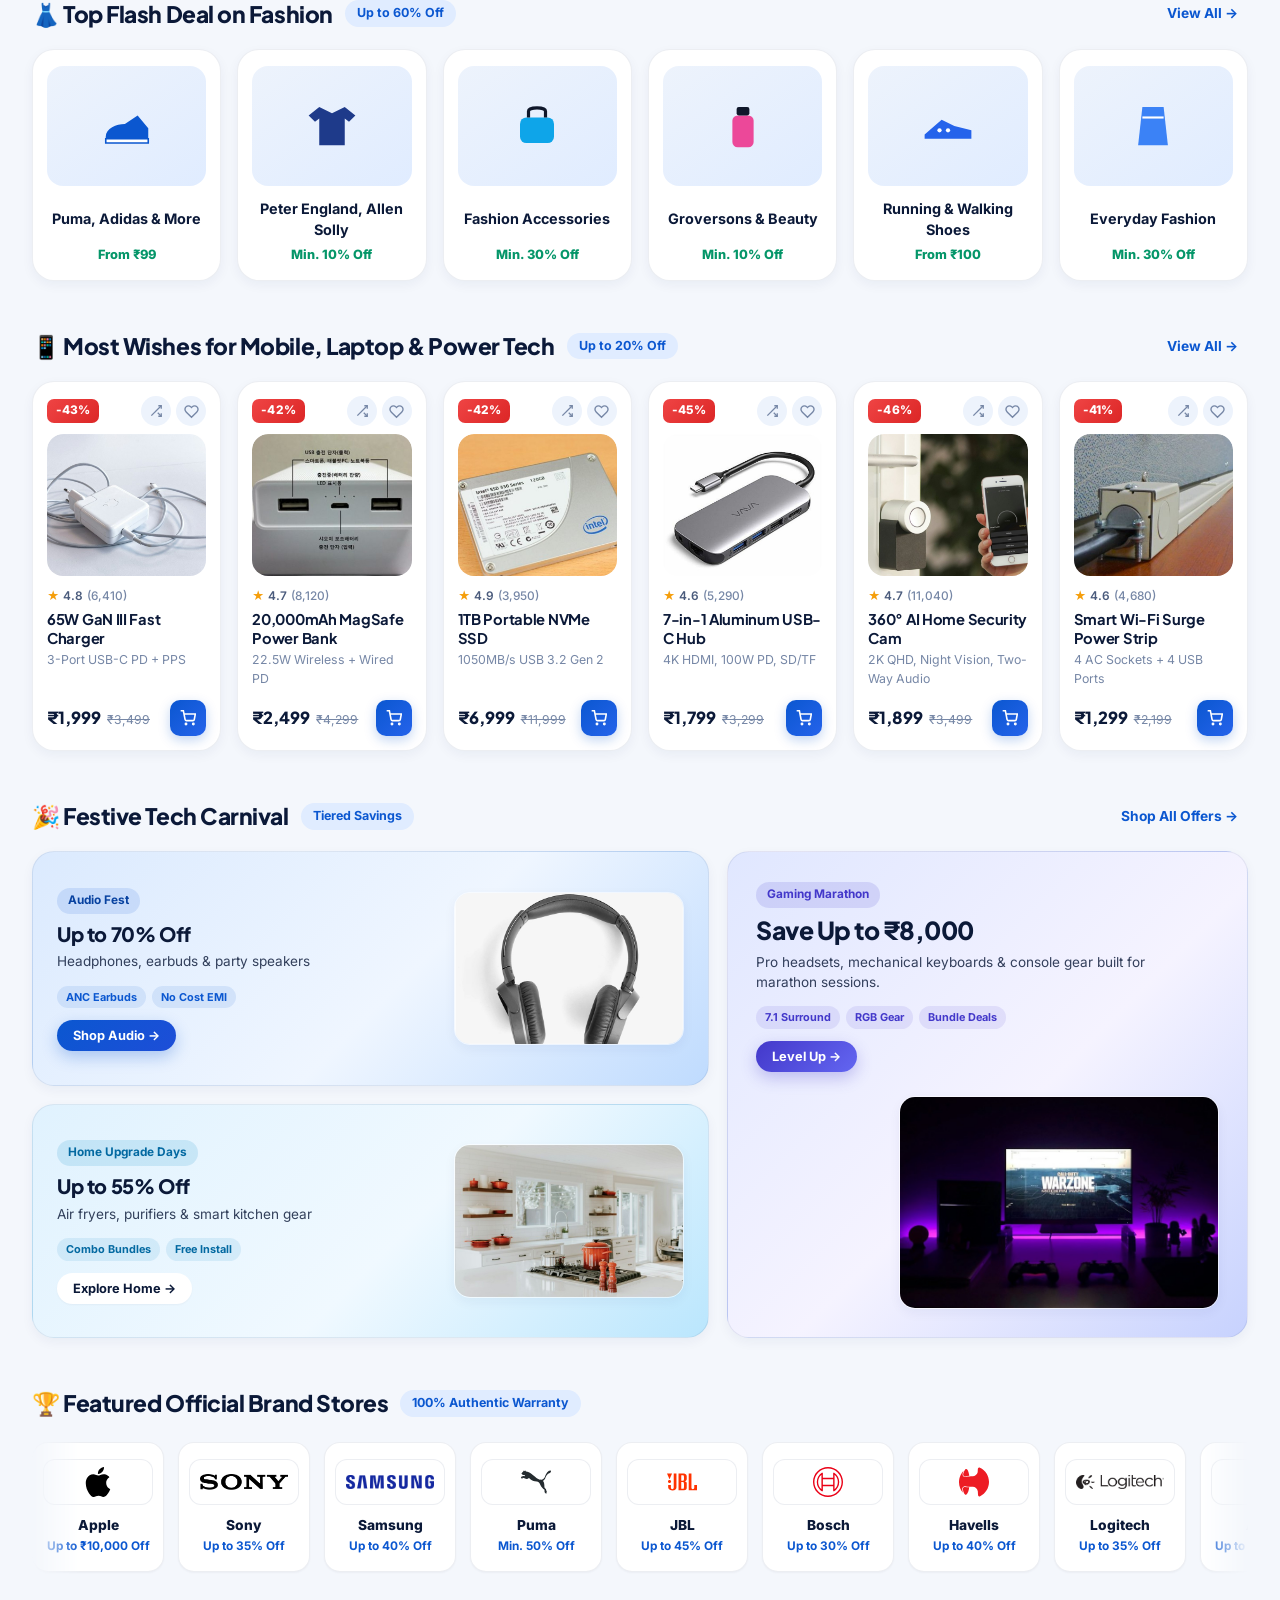
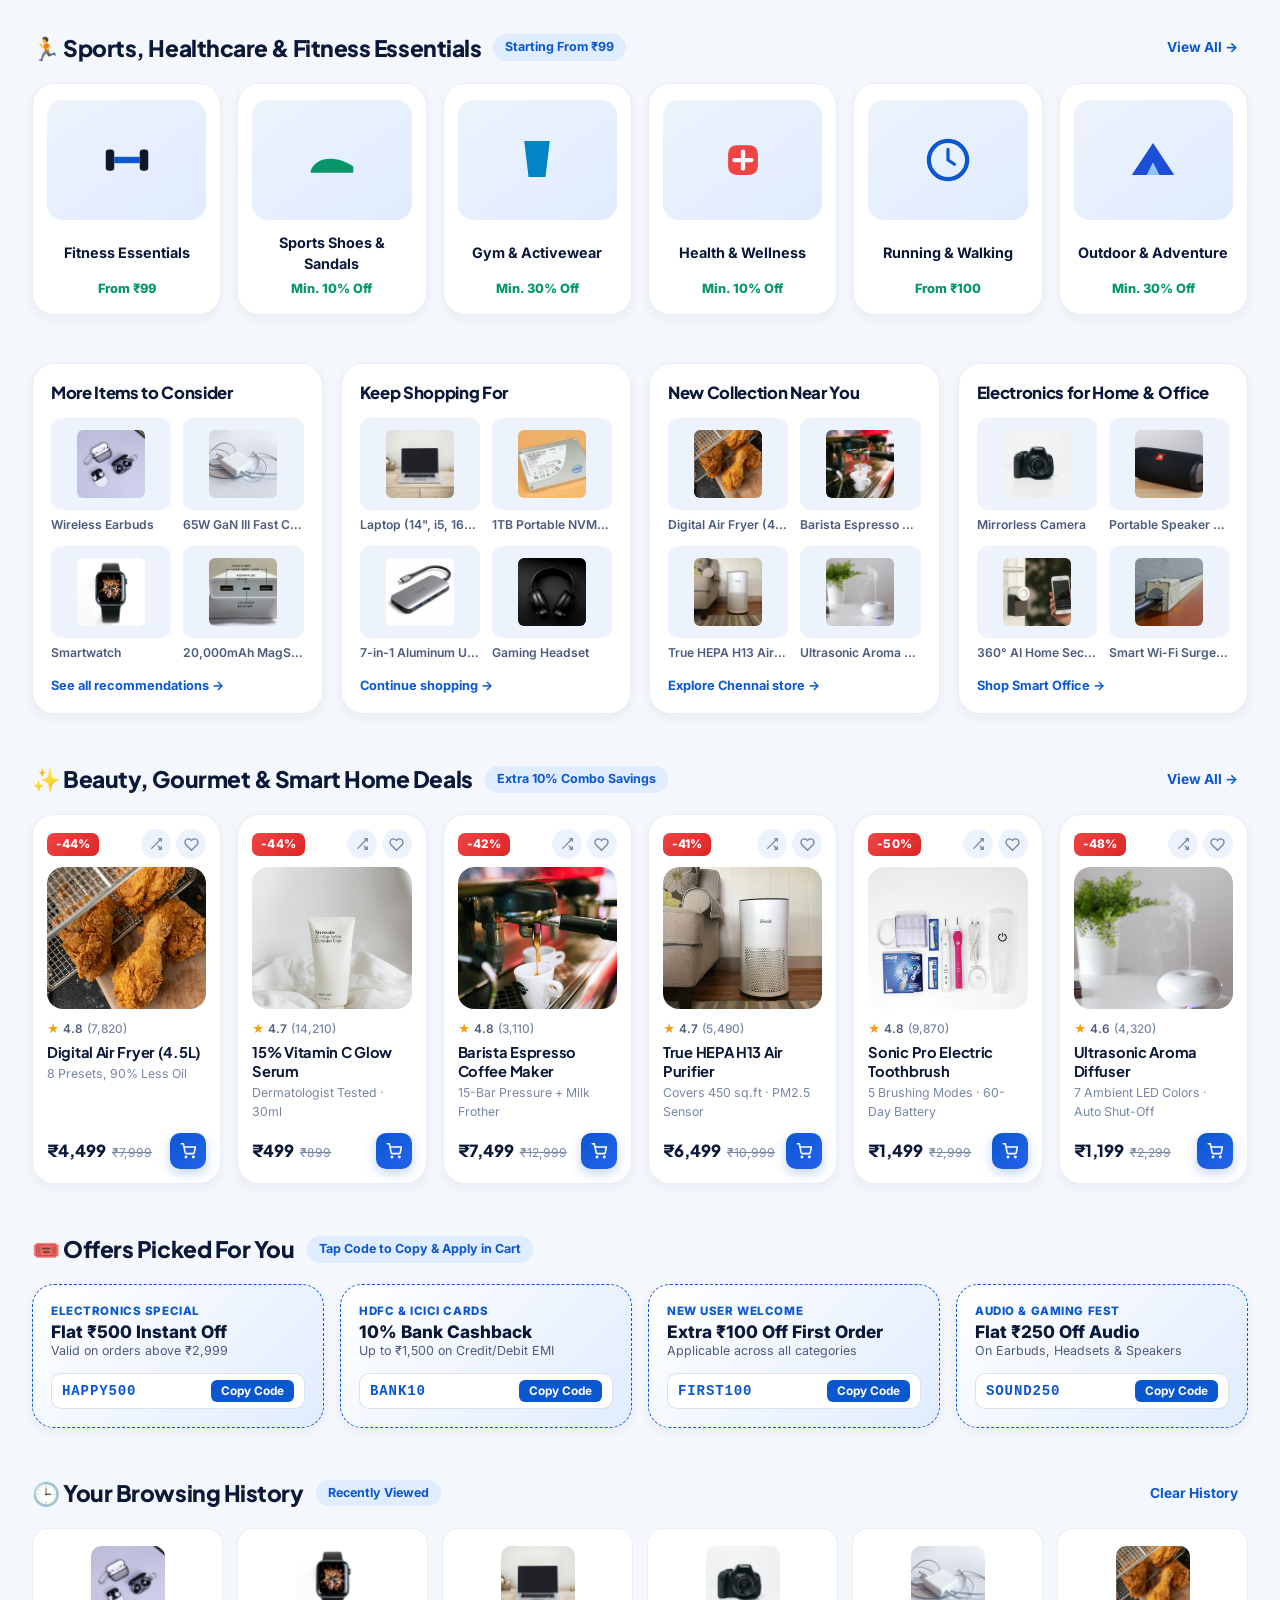
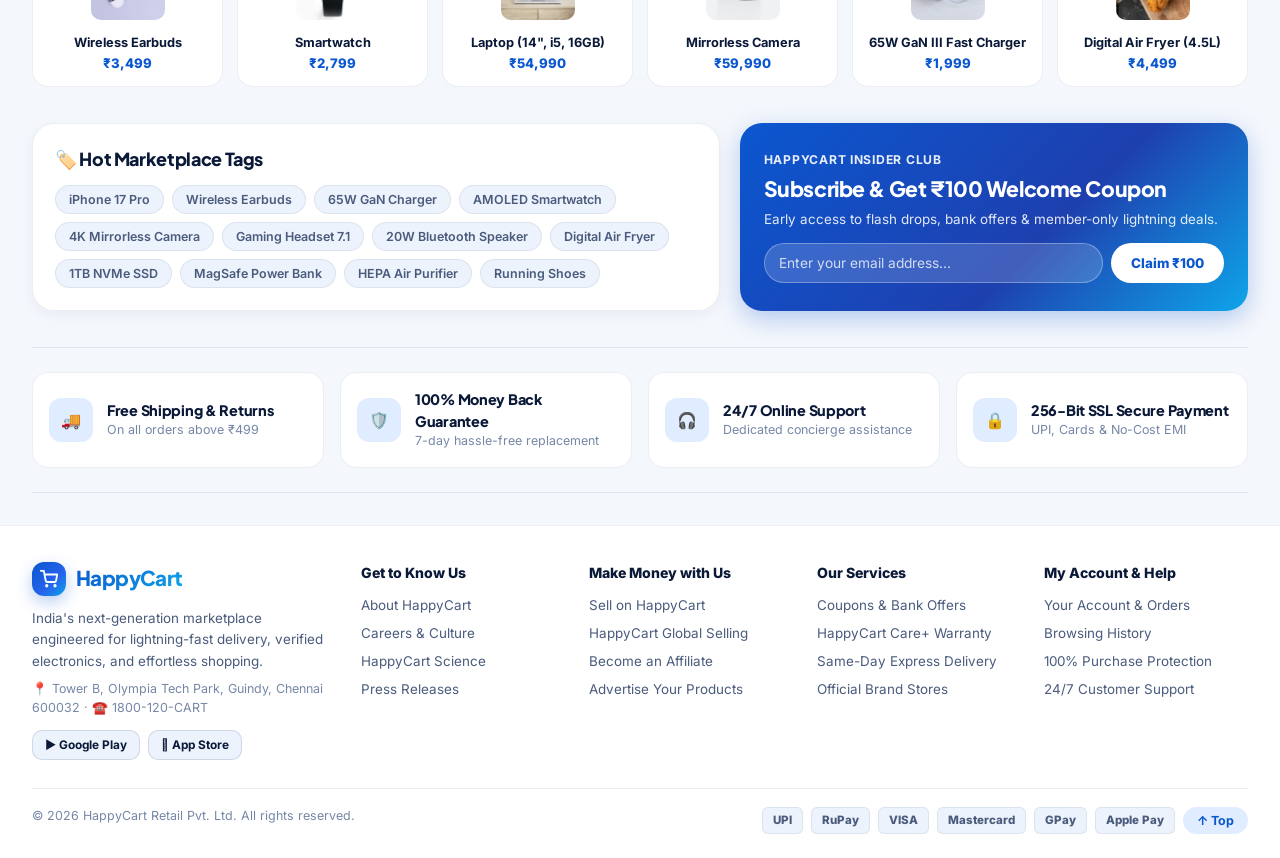
==== commit 1d7c9a43: "update" ====
--- a/index.html
+++ b/index.html
@@ -2,7 +2,7 @@
 <html lang="en" data-theme="light">
 <head>
   <meta charset="UTF-8" />
-  <meta name="viewport" content="width=device-width, initial-scale=1.0" />
+  <meta name="viewport" content="width=device-width, initial-scale=1.0, viewport-fit=cover" />
   <title>HappyCart — Ultra-Modern Marketplace | India's Premier Shopping Destination</title>
   <meta name="description" content="HappyCart — India's next-generation marketplace for electronics, fashion, home essentials, and everyday deals." />
   <meta name="theme-color" content="#0b57d0" />
@@ -13,6 +13,7 @@
   <link href="https://fonts.googleapis.com/css2?family=Inter:wght@400;500;600;700&family=Plus+Jakarta+Sans:wght@600;700;800&display=swap" rel="stylesheet" />
 
   <link rel="stylesheet" href="assets/css/styles.css" />
+  <link rel="stylesheet" href="assets/css/mobile.css" />
 </head>
 <body>
 
@@ -408,7 +409,7 @@
     <!-- ========================================================================
          4. 11-CARD CATEGORY STRIP (Exact Icons & Labels from Screenshot)
          ======================================================================== -->
-    <section class="category-strip-section" aria-label="Shop by Category">
+    <section class="category-strip-section" id="categories" aria-label="Shop by Category">
       <div class="category-grid" id="categoryGrid">
         <!-- Rendered cleanly by JS with bespoke crisp SVG illustrations -->
       </div>
@@ -939,10 +940,68 @@
   <!-- Toast Container -->
   <div class="toast-container" id="toastContainer"></div>
 
+  <!-- Mobile-Only Bottom Tab Bar -->
+  <nav class="mobile-tabbar" id="mobileTabbar" aria-label="Mobile navigation">
+    <button type="button" class="mobile-tab active" data-tab="home" onclick="window.scrollTo({top:0, behavior:'smooth'})" aria-label="Home">
+      <span class="mobile-tab-icon">
+        <svg width="20" height="20" viewBox="0 0 24 24" fill="none" stroke="currentColor" stroke-width="2.1" stroke-linecap="round" stroke-linejoin="round" aria-hidden="true">
+          <path d="M3 10.5 12 3l9 7.5"></path>
+          <path d="M5 9.5V21h14V9.5"></path>
+          <path d="M9 21v-6h6v6"></path>
+        </svg>
+      </span>
+      <span class="mobile-tab-label">Home</span>
+    </button>
+
+    <button type="button" class="mobile-tab" data-tab="categories" onclick="scrollToSection('categories')" aria-label="Categories">
+      <span class="mobile-tab-icon">
+        <svg width="20" height="20" viewBox="0 0 24 24" fill="none" stroke="currentColor" stroke-width="2.1" stroke-linecap="round" stroke-linejoin="round" aria-hidden="true">
+          <rect x="3" y="3" width="7" height="7" rx="2"></rect>
+          <rect x="14" y="3" width="7" height="7" rx="2"></rect>
+          <rect x="3" y="14" width="7" height="7" rx="2"></rect>
+          <rect x="14" y="14" width="7" height="7" rx="2"></rect>
+        </svg>
+      </span>
+      <span class="mobile-tab-label">Categories</span>
+    </button>
+
+    <button type="button" class="mobile-tab" data-tab="deals" onclick="scrollToSection('deals')" aria-label="Deals">
+      <span class="mobile-tab-icon">
+        <svg width="20" height="20" viewBox="0 0 24 24" fill="none" stroke="currentColor" stroke-width="2.1" stroke-linecap="round" stroke-linejoin="round" aria-hidden="true">
+          <polygon points="13 2 3 14 12 14 11 22 21 10 12 10 13 2"></polygon>
+        </svg>
+      </span>
+      <span class="mobile-tab-label">Deals</span>
+    </button>
+
+    <button type="button" class="mobile-tab" data-tab="wishlist" onclick="filterByWishlist()" aria-label="Wishlist">
+      <span class="mobile-tab-icon">
+        <svg width="20" height="20" viewBox="0 0 24 24" fill="none" stroke="currentColor" stroke-width="2.1" stroke-linecap="round" stroke-linejoin="round" aria-hidden="true">
+          <path d="M20.84 4.61a5.5 5.5 0 0 0-7.78 0L12 5.67l-1.06-1.06a5.5 5.5 0 0 0-7.78 7.78l1.06 1.06L12 21.23l7.78-7.78 1.06-1.06a5.5 5.5 0 0 0 0-7.78z"></path>
+        </svg>
+        <span class="mobile-tab-badge" id="mobileWishlistBadge">0</span>
+      </span>
+      <span class="mobile-tab-label">Wishlist</span>
+    </button>
+
+    <button type="button" class="mobile-tab" data-tab="cart" onclick="openCartDrawer()" aria-label="Cart">
+      <span class="mobile-tab-icon">
+        <svg width="20" height="20" viewBox="0 0 24 24" fill="none" stroke="currentColor" stroke-width="2.1" stroke-linecap="round" stroke-linejoin="round" aria-hidden="true">
+          <circle cx="9" cy="21" r="1"></circle>
+          <circle cx="20" cy="21" r="1"></circle>
+          <path d="M1 1h4l2.68 13.39a2 2 0 0 0 2 1.61h9.72a2 2 0 0 0 2-1.61L23 6H6"></path>
+        </svg>
+        <span class="mobile-tab-badge" id="mobileCartBadge">0</span>
+      </span>
+      <span class="mobile-tab-label">Cart</span>
+    </button>
+  </nav>
+
   <!-- ========================================================================
        9. APPLICATION SCRIPTS
        ======================================================================== -->
   <script src="assets/js/data.js"></script>
   <script src="assets/js/app.js"></script>
+  <script src="assets/js/mobile.js"></script>
 </body>
 </html>
--- a/assets/css/mobile.css
+++ b/assets/css/mobile.css
@@ -0,0 +1,1501 @@
+/* ==========================================================================
+   HAPPYCART — MOBILE APP EXPERIENCE (phones only, max-width: 768px)
+   Loaded after styles.css. Nothing above 768px is affected.
+   ========================================================================== */
+
+.mobile-tabbar {
+  display: none;
+}
+
+@media (max-width: 768px) {
+  /* ------------------------------------------------------------------------
+     BASE / APP SHELL
+     ------------------------------------------------------------------------ */
+  html {
+    -webkit-text-size-adjust: 100%;
+  }
+
+  body {
+    -webkit-tap-highlight-color: transparent;
+    padding-bottom: calc(62px + env(safe-area-inset-bottom, 0px));
+  }
+
+  body.mobile-scroll-lock {
+    overflow: hidden;
+  }
+
+  .container {
+    padding-left: 14px;
+    padding-right: 14px;
+  }
+
+  input,
+  textarea,
+  select {
+    font-size: 16px;
+  }
+
+  section[id],
+  #footer {
+    scroll-margin-top: 144px;
+  }
+
+  img {
+    max-width: 100%;
+  }
+
+  /* Smooth native-feeling horizontal scrollers */
+  .category-grid,
+  .brands-grid,
+  .trending-strip,
+  .collection-grid,
+  .history-strip,
+  .filter-tabs,
+  .nav-inner,
+  .utility-inner {
+    -webkit-overflow-scrolling: touch;
+    overscroll-behavior-x: contain;
+    scrollbar-width: none;
+  }
+
+  .drawer-body,
+  .modal-box,
+  .search-dropdown,
+  .search-scope-menu,
+  .mega-menu {
+    overscroll-behavior: contain;
+  }
+
+  .category-grid::-webkit-scrollbar,
+  .brands-grid::-webkit-scrollbar,
+  .trending-strip::-webkit-scrollbar,
+  .collection-grid::-webkit-scrollbar,
+  .history-strip::-webkit-scrollbar,
+  .filter-tabs::-webkit-scrollbar {
+    display: none;
+  }
+
+  /* ------------------------------------------------------------------------
+     TOP UTILITY BAR — compact horizontally scrollable strip
+     ------------------------------------------------------------------------ */
+  .utility-bar {
+    padding-top: calc(0px + env(safe-area-inset-top, 0px));
+    font-size: 0.7rem;
+  }
+
+  .utility-inner {
+    flex-wrap: nowrap;
+    justify-content: flex-start;
+    align-items: center;
+    gap: 10px;
+    min-height: 34px;
+    padding: 5px 0;
+    overflow-x: auto;
+    -webkit-overflow-scrolling: touch;
+    scrollbar-width: none;
+  }
+
+  .utility-inner::-webkit-scrollbar {
+    display: none;
+  }
+
+  .utility-promo {
+    flex: 0 0 auto;
+    font-size: 0.7rem;
+    white-space: nowrap;
+  }
+
+  .utility-promo svg {
+    width: 14px;
+    height: 14px;
+  }
+
+  .utility-links {
+    flex: 0 0 auto;
+    flex-wrap: nowrap;
+    gap: 8px;
+  }
+
+  .utility-link {
+    font-size: 0.7rem;
+  }
+
+  .utility-divider {
+    display: none;
+  }
+
+  .theme-toggle-btn {
+    flex: 0 0 auto;
+    padding: 3px 9px;
+    font-size: 0.68rem;
+    white-space: nowrap;
+  }
+
+  /* ------------------------------------------------------------------------
+     HEADER — app bar with brand, actions, then full-width search
+     ------------------------------------------------------------------------ */
+  .site-header {
+    -webkit-backdrop-filter: blur(16px);
+    backdrop-filter: blur(16px);
+  }
+
+  .header-main {
+    display: grid;
+    grid-template-columns: minmax(0, 1fr) auto;
+    grid-template-areas:
+      "logo actions"
+      "search search";
+    align-items: center;
+    gap: 6px;
+    padding: 8px 0;
+  }
+
+  .brand-logo {
+    grid-area: logo;
+    gap: 7px;
+    min-width: 0;
+  }
+
+  .brand-icon-wrap {
+    width: 32px;
+    height: 32px;
+    border-radius: 10px;
+  }
+
+  .brand-icon-wrap svg {
+    width: 17px;
+    height: 17px;
+  }
+
+  .brand-name {
+    font-size: 1.16rem;
+  }
+
+  .location-btn {
+    display: none;
+  }
+
+  .header-actions {
+    grid-area: actions;
+    gap: 2px;
+  }
+
+  .header-action-btn {
+    padding: 4px;
+    gap: 0;
+    border-radius: 10px;
+  }
+
+  .action-icon-box {
+    width: 32px;
+    height: 32px;
+    border-radius: 10px;
+  }
+
+  .action-icon-box svg {
+    width: 17px;
+    height: 17px;
+  }
+
+  .badge-pill {
+    top: -4px;
+    right: -4px;
+    min-width: 17px;
+    height: 17px;
+    padding: 0 4px;
+    font-size: 0.62rem;
+  }
+
+  /* Search */
+  .search-wrapper {
+    grid-area: search;
+    width: 100%;
+    max-width: none;
+    min-width: 0;
+  }
+
+  .search-bar {
+    height: 40px;
+    padding: 3px 4px 3px 9px;
+  }
+
+  .search-scope {
+    margin-right: 6px;
+    padding-right: 6px;
+  }
+
+  .search-scope-btn {
+    gap: 4px;
+    padding: 6px;
+    font-size: 0.74rem;
+  }
+
+  .search-input {
+    font-size: 16px;
+  }
+
+  .search-clear {
+    padding: 4px 6px;
+    font-size: 0.8rem;
+  }
+
+  .search-submit {
+    width: 34px;
+    height: 34px;
+  }
+
+  .search-submit svg {
+    width: 16px;
+    height: 16px;
+  }
+
+  .search-dropdown {
+    max-height: 55dvh;
+    border-radius: 16px;
+  }
+
+  .search-scope-menu {
+    left: 0;
+    top: calc(100% + 14px);
+    width: min(340px, calc(100vw - 28px));
+    max-height: 58dvh;
+    padding: 12px;
+    overflow-y: auto;
+  }
+
+  .search-scope-chip {
+    max-width: 62%;
+    overflow: hidden;
+    text-overflow: ellipsis;
+  }
+
+  .scope-menu-grid {
+    grid-template-columns: 1fr;
+  }
+
+  /* Category nav strip */
+  .nav-bar {
+    padding: 4px 0;
+  }
+
+  .nav-inner {
+    gap: 6px;
+    scroll-snap-type: x proximity;
+  }
+
+  .all-cats-btn {
+    gap: 6px;
+    padding: 7px 11px;
+    font-size: 0.76rem;
+    scroll-snap-align: start;
+  }
+
+  .all-cats-btn svg {
+    width: 14px;
+    height: 14px;
+  }
+
+  .nav-link {
+    padding: 6px 10px;
+    font-size: 0.76rem;
+    scroll-snap-align: start;
+  }
+
+  .mega-menu {
+    left: 0;
+    top: calc(100% + 4px);
+    width: 100%;
+    max-height: 66dvh;
+    overflow-y: auto;
+    grid-template-columns: 1fr;
+    gap: 14px;
+    padding: 16px;
+    border-radius: 16px;
+  }
+
+  .mega-col h4 {
+    margin-bottom: 8px;
+  }
+
+  .account-popover {
+    width: min(280px, calc(100vw - 24px));
+  }
+
+  /* ------------------------------------------------------------------------
+     HERO CAROUSEL — compact app banner with swipe support
+     ------------------------------------------------------------------------ */
+  .hero-section {
+    padding-top: 10px;
+  }
+
+  .hero-carousel {
+    border-radius: 20px;
+    touch-action: pan-y;
+  }
+
+  .hero-slide {
+    grid-template-columns: 1fr;
+    gap: 14px;
+    min-height: 0;
+    padding: 20px 18px 40px;
+  }
+
+  .hero-content {
+    max-width: none;
+  }
+
+  .hero-badge {
+    margin-bottom: 10px;
+    padding: 4px 11px;
+    font-size: 0.7rem;
+  }
+
+  .hero-title {
+    margin-bottom: 7px;
+    font-size: 1.78rem;
+  }
+
+  .hero-subtitle {
+    margin-bottom: 14px;
+    font-size: 0.9rem;
+  }
+
+  .hero-specs {
+    display: grid;
+    grid-template-columns: repeat(3, minmax(0, 1fr));
+    gap: 8px;
+    margin-bottom: 16px;
+  }
+
+  .hero-spec-item {
+    gap: 6px;
+    font-size: 0.68rem;
+    line-height: 1.2;
+  }
+
+  .hero-spec-icon {
+    width: 28px;
+    height: 28px;
+    border-radius: 8px;
+  }
+
+  .hero-spec-icon svg {
+    width: 14px;
+    height: 14px;
+  }
+
+  .hero-cta-group {
+    gap: 8px;
+  }
+
+  .btn-hero-primary {
+    padding: 11px 20px;
+    font-size: 0.86rem;
+  }
+
+  .hero-price-tag {
+    width: 100%;
+    font-size: 0.76rem;
+  }
+
+  .hero-visual {
+    margin-top: 0;
+  }
+
+  .hero-visual img {
+    max-width: 238px;
+    aspect-ratio: 16 / 11;
+    border-radius: 16px;
+  }
+
+  .hero-arc-1 {
+    top: -12%;
+    right: -18%;
+    width: 330px;
+    height: 330px;
+  }
+
+  .hero-arc-2 {
+    top: -32%;
+    right: -30%;
+    width: 460px;
+    height: 460px;
+  }
+
+  .carousel-arrow {
+    display: none;
+  }
+
+  .carousel-dots {
+    bottom: 10px;
+    gap: 6px;
+    padding: 5px 10px;
+  }
+
+  .carousel-dot {
+    width: 7px;
+    height: 7px;
+  }
+
+  .carousel-dot.active {
+    width: 22px;
+  }
+
+  /* ------------------------------------------------------------------------
+     CATEGORY STRIP — scrollable snap carousel, no marquee
+     ------------------------------------------------------------------------ */
+  .category-strip-section {
+    padding: 14px 0 6px;
+  }
+
+  .category-grid {
+    overflow-x: auto;
+    -webkit-mask-image: none;
+    mask-image: none;
+    scroll-snap-type: x proximity;
+    padding: 4px 0 10px;
+  }
+
+  .category-track {
+    width: max-content;
+    animation: none;
+    transform: none;
+  }
+
+  .category-set[aria-hidden="true"] {
+    display: none;
+  }
+
+  .category-set {
+    gap: 10px;
+    padding-right: 0;
+  }
+
+  .category-set .cat-card {
+    flex: 0 0 82px;
+    width: 82px;
+    padding: 6px 3px;
+    gap: 7px;
+    scroll-snap-align: start;
+  }
+
+  .cat-icon-tile {
+    aspect-ratio: 1 / 1;
+    border-radius: 14px;
+    padding: 8px;
+  }
+
+  .cat-icon-tile svg {
+    width: 36px;
+    height: 36px;
+  }
+
+  .cat-label {
+    display: flex;
+    align-items: flex-start;
+    justify-content: center;
+    min-height: 2.3em;
+    font-size: 0.7rem;
+    line-height: 1.15;
+    white-space: normal;
+  }
+
+  /* ------------------------------------------------------------------------
+     BENTO & PROMO CARDS
+     ------------------------------------------------------------------------ */
+  .bento-section {
+    padding: 8px 0 18px;
+  }
+
+  .bento-grid {
+    gap: 12px;
+  }
+
+  .bento-card {
+    min-height: 152px;
+    padding: 16px;
+    border-radius: 16px;
+    gap: 10px;
+  }
+
+  .bento-info {
+    max-width: 62%;
+  }
+
+  .bento-pill {
+    margin-bottom: 6px;
+    padding: 3px 9px;
+    font-size: 0.66rem;
+  }
+
+  .bento-title {
+    margin-bottom: 4px;
+    font-size: 1.02rem;
+  }
+
+  .bento-sub {
+    margin-bottom: 10px;
+    font-size: 0.76rem;
+  }
+
+  .bento-offer-badge {
+    margin-bottom: 8px;
+    padding: 3px 10px;
+    font-size: 0.7rem;
+  }
+
+  .bento-cta {
+    padding: 7px 13px;
+    font-size: 0.74rem;
+  }
+
+  .bento-graphic {
+    width: 38%;
+  }
+
+  .bento-graphic img {
+    max-width: 134px;
+    aspect-ratio: 1 / 1;
+    border-radius: 12px;
+  }
+
+  .promo-split-section {
+    padding: 6px 0 22px;
+  }
+
+  .promo-split-grid {
+    gap: 12px;
+  }
+
+  .promo-split-grid .promo-rect {
+    min-height: 152px;
+    padding: 16px;
+  }
+
+  .promo-split-grid .promo-square {
+    min-height: 240px;
+    padding: 18px;
+  }
+
+  .promo-square .bento-title {
+    font-size: 1.2rem;
+  }
+
+  .promo-square .bento-sub {
+    max-width: 100%;
+    font-size: 0.78rem;
+  }
+
+  .promo-split-grid .bento-graphic img {
+    max-width: 145px;
+    aspect-ratio: 16 / 10;
+  }
+
+  .promo-square .bento-graphic img {
+    max-width: 220px;
+  }
+
+  .promo-chip-row {
+    gap: 5px;
+    margin-bottom: 9px;
+  }
+
+  .promo-chip {
+    padding: 2px 7px;
+    font-size: 0.62rem;
+  }
+
+  /* ------------------------------------------------------------------------
+     SECTION HEADERS & DEALS CONTROLS
+     ------------------------------------------------------------------------ */
+  .deals-section {
+    padding: 4px 0 28px;
+  }
+
+  .deals-header {
+    align-items: flex-start;
+    gap: 10px;
+    margin-bottom: 14px;
+  }
+
+  .deals-title-group {
+    gap: 8px;
+  }
+
+  .deals-title {
+    gap: 6px;
+    font-size: 1.22rem;
+  }
+
+  .lightning-badge {
+    width: 30px;
+    height: 30px;
+    border-radius: 9px;
+  }
+
+  .lightning-badge svg {
+    width: 15px;
+    height: 15px;
+  }
+
+  .countdown-pill {
+    gap: 4px;
+    padding: 4px 10px;
+    font-size: 0.72rem;
+  }
+
+  .deals-controls {
+    width: 100%;
+    flex-direction: column;
+    align-items: stretch;
+    gap: 8px;
+  }
+
+  .filter-tabs {
+    width: 100%;
+    flex-wrap: nowrap;
+    gap: 4px;
+    padding: 3px;
+    overflow-x: auto;
+    scroll-snap-type: x proximity;
+  }
+
+  .filter-tab {
+    flex: 0 0 auto;
+    padding: 6px 12px;
+    font-size: 0.76rem;
+    white-space: nowrap;
+    scroll-snap-align: start;
+  }
+
+  .market-section {
+    padding: 8px 0 24px;
+  }
+
+  .section-header {
+    align-items: flex-start;
+    gap: 8px;
+    margin-bottom: 12px;
+  }
+
+  .section-title-group {
+    gap: 8px;
+  }
+
+  .section-title {
+    gap: 7px;
+    font-size: 1.12rem;
+    line-height: 1.25;
+  }
+
+  .section-subtitle-badge {
+    padding: 3px 9px;
+    font-size: 0.68rem;
+  }
+
+  .view-all-link {
+    padding: 4px 6px;
+    font-size: 0.78rem;
+  }
+
+  /* ------------------------------------------------------------------------
+     PRODUCT GRID & CARDS — two clean app columns
+     ------------------------------------------------------------------------ */
+  .products-grid {
+    grid-template-columns: repeat(2, minmax(0, 1fr));
+    gap: 10px;
+  }
+
+  .product-card {
+    padding: 10px;
+    border-radius: 14px;
+  }
+
+  .product-top-bar {
+    margin-bottom: 6px;
+  }
+
+  .discount-badge {
+    padding: 2px 7px;
+    border-radius: 6px;
+    font-size: 0.68rem;
+  }
+
+  .card-action-icons {
+    gap: 4px;
+  }
+
+  .compare-btn,
+  .wishlist-btn {
+    width: 28px;
+    height: 28px;
+  }
+
+  .compare-btn svg,
+  .wishlist-btn svg {
+    width: 13px;
+    height: 13px;
+  }
+
+  .product-visual-box {
+    height: 116px;
+    margin-bottom: 8px;
+    border-radius: 12px;
+  }
+
+  .product-visual-box img {
+    border-radius: 12px;
+  }
+
+  .quick-view-pill {
+    display: none;
+  }
+
+  .product-rating {
+    gap: 3px;
+    margin-bottom: 3px;
+    font-size: 0.68rem;
+  }
+
+  .product-title {
+    display: -webkit-box;
+    -webkit-box-orient: vertical;
+    -webkit-line-clamp: 2;
+    line-clamp: 2;
+    overflow: hidden;
+    margin-bottom: 2px;
+    font-size: 0.82rem;
+    line-height: 1.25;
+  }
+
+  .product-subtitle {
+    margin-bottom: 8px;
+    overflow: hidden;
+    font-size: 0.68rem;
+    white-space: nowrap;
+    text-overflow: ellipsis;
+  }
+
+  .product-bottom {
+    align-items: flex-end;
+    gap: 6px;
+  }
+
+  .price-block {
+    flex-direction: column;
+    align-items: flex-start;
+    gap: 0;
+  }
+
+  .price-current {
+    font-size: 0.92rem;
+  }
+
+  .price-mrp {
+    font-size: 0.66rem;
+  }
+
+  .add-cart-btn {
+    width: 34px;
+    height: 34px;
+    border-radius: 9px;
+  }
+
+  .qty-stepper {
+    height: 32px;
+  }
+
+  .qty-stepper button {
+    width: 24px;
+  }
+
+  .qty-stepper span {
+    padding: 0 5px;
+    font-size: 0.76rem;
+  }
+
+  /* ------------------------------------------------------------------------
+     TRENDING / COLLECTIONS / BRANDS / HISTORY — horizontal app rows
+     ------------------------------------------------------------------------ */
+  .trending-section {
+    padding: 0 0 24px;
+  }
+
+  .trending-strip {
+    flex-wrap: nowrap;
+    gap: 8px;
+    padding-bottom: 4px;
+    overflow-x: auto;
+    scroll-snap-type: x proximity;
+  }
+
+  .trending-pill {
+    flex: 0 0 auto;
+    padding: 7px 12px;
+    font-size: 0.74rem;
+    scroll-snap-align: start;
+  }
+
+  .collection-grid {
+    display: flex;
+    gap: 10px;
+    padding-bottom: 6px;
+    overflow-x: auto;
+    scroll-snap-type: x proximity;
+  }
+
+  .collection-card {
+    flex: 0 0 132px;
+    padding: 10px;
+    border-radius: 14px;
+    scroll-snap-align: start;
+  }
+
+  .collection-art {
+    height: 100px;
+    margin-bottom: 8px;
+    border-radius: 12px;
+  }
+
+  .collection-art svg {
+    width: 52px;
+    height: 52px;
+  }
+
+  .collection-name {
+    font-size: 0.78rem;
+  }
+
+  .collection-offer {
+    font-size: 0.72rem;
+  }
+
+  .brands-grid {
+    overflow-x: auto;
+    -webkit-mask-image: none;
+    mask-image: none;
+    scroll-snap-type: x proximity;
+  }
+
+  .brand-track {
+    width: max-content;
+    animation: none;
+    transform: none;
+  }
+
+  .brand-set[aria-hidden="true"] {
+    display: none;
+  }
+
+  .brand-set {
+    gap: 10px;
+    padding-right: 0;
+  }
+
+  .brand-set .brand-tile {
+    flex: 0 0 118px;
+    width: 118px;
+    scroll-snap-align: start;
+  }
+
+  .brand-tile {
+    padding: 12px 8px;
+  }
+
+  .brand-monogram {
+    height: 40px;
+    margin-bottom: 8px;
+    border-radius: 10px;
+  }
+
+  .brand-tile-title {
+    font-size: 0.78rem;
+  }
+
+  .brand-tile-offer {
+    font-size: 0.68rem;
+  }
+
+  .history-strip {
+    display: flex;
+    gap: 10px;
+    padding-bottom: 6px;
+    overflow-x: auto;
+    scroll-snap-type: x proximity;
+  }
+
+  .history-card {
+    flex: 0 0 120px;
+    padding: 10px;
+    scroll-snap-align: start;
+  }
+
+  .history-thumb {
+    width: 74px;
+    height: 74px;
+    margin-bottom: 6px;
+  }
+
+  .history-thumb img {
+    width: 70px;
+    height: 70px;
+    border-radius: 9px;
+  }
+
+  /* ------------------------------------------------------------------------
+     QUAD DISCOVERY / COUPONS / TAGS / NEWSLETTER / TRUST
+     ------------------------------------------------------------------------ */
+  .quad-grid {
+    grid-template-columns: 1fr;
+    gap: 12px;
+  }
+
+  .quad-box {
+    padding: 14px;
+    border-radius: 16px;
+  }
+
+  .quad-box-header {
+    margin-bottom: 10px;
+  }
+
+  .quad-box-title {
+    font-size: 0.95rem;
+  }
+
+  .quad-mini-grid {
+    gap: 10px;
+    margin-bottom: 10px;
+  }
+
+  .quad-mini-thumb {
+    height: 82px;
+    border-radius: 10px;
+  }
+
+  .quad-mini-thumb img {
+    width: 60px;
+    height: 60px;
+  }
+
+  .quad-mini-label {
+    display: -webkit-box;
+    -webkit-box-orient: vertical;
+    -webkit-line-clamp: 2;
+    line-clamp: 2;
+    min-height: 2.3em;
+    overflow: hidden;
+    font-size: 0.7rem;
+    line-height: 1.15;
+    white-space: normal;
+  }
+
+  .quad-footer-link {
+    font-size: 0.76rem;
+  }
+
+  .coupons-grid {
+    grid-template-columns: 1fr;
+    gap: 12px;
+  }
+
+  .coupon-card {
+    gap: 10px;
+    padding: 16px;
+    border-radius: 16px;
+  }
+
+  .coupon-headline {
+    font-size: 1rem;
+  }
+
+  .coupon-desc {
+    font-size: 0.74rem;
+  }
+
+  .coupon-code-text {
+    font-size: 0.82rem;
+  }
+
+  .copy-code-btn {
+    padding: 6px 12px;
+    font-size: 0.72rem;
+  }
+
+  .tags-newsletter-wrap {
+    gap: 12px;
+    margin-bottom: 24px;
+  }
+
+  .hot-tags-box,
+  .newsletter-box {
+    padding: 18px;
+    border-radius: 16px;
+  }
+
+  .tags-cloud {
+    gap: 6px;
+    margin-top: 10px;
+  }
+
+  .hot-tag-pill {
+    padding: 5px 11px;
+    font-size: 0.72rem;
+  }
+
+  .newsletter-form {
+    gap: 6px;
+    margin-top: 12px;
+  }
+
+  .newsletter-input {
+    min-width: 0;
+    padding: 10px 12px;
+    font-size: 16px;
+  }
+
+  .newsletter-submit {
+    flex-shrink: 0;
+    padding: 10px 14px;
+    font-size: 0.78rem;
+  }
+
+  .trust-bar {
+    grid-template-columns: repeat(2, minmax(0, 1fr));
+    gap: 8px;
+    padding: 16px 0;
+    margin-bottom: 22px;
+  }
+
+  .trust-item {
+    align-items: flex-start;
+    gap: 8px;
+    padding: 11px;
+    border-radius: 12px;
+  }
+
+  .trust-icon {
+    width: 34px;
+    height: 34px;
+    border-radius: 10px;
+    font-size: 1rem;
+  }
+
+  .trust-item h4 {
+    font-size: 0.8rem !important;
+    line-height: 1.25;
+  }
+
+  .trust-item p {
+    font-size: 0.68rem !important;
+    line-height: 1.3;
+  }
+
+  /* ------------------------------------------------------------------------
+     FOOTER
+     ------------------------------------------------------------------------ */
+  .site-footer {
+    padding: 26px 0 calc(20px + env(safe-area-inset-bottom, 0px));
+  }
+
+  .footer-grid {
+    grid-template-columns: repeat(2, minmax(0, 1fr));
+    gap: 20px 16px;
+    margin-bottom: 22px;
+  }
+
+  .footer-grid > div:first-child {
+    grid-column: 1 / -1;
+  }
+
+  .footer-col h5 {
+    margin-bottom: 8px;
+    font-size: 0.82rem;
+  }
+
+  .footer-col ul {
+    gap: 6px;
+  }
+
+  .footer-col a {
+    font-size: 0.8rem;
+  }
+
+  .footer-bottom {
+    flex-direction: column;
+    align-items: flex-start;
+    gap: 10px;
+    padding-top: 14px;
+  }
+
+  .payment-badges {
+    gap: 6px;
+  }
+
+  .back-to-top-btn {
+    margin-left: auto;
+  }
+
+  .app-badges {
+    gap: 6px;
+  }
+
+  .store-badge {
+    padding: 6px 10px;
+  }
+
+  /* ------------------------------------------------------------------------
+     OVERLAYS — bottom sheets on phones
+     ------------------------------------------------------------------------ */
+  .backdrop {
+    -webkit-backdrop-filter: blur(3px);
+    backdrop-filter: blur(3px);
+  }
+
+  .cart-drawer {
+    width: 100%;
+    max-width: 100%;
+    border-left: none;
+  }
+
+  .drawer-header {
+    padding: 14px 16px;
+  }
+
+  .drawer-title {
+    font-size: 1.05rem;
+  }
+
+  .delivery-progress-box {
+    padding: 12px 16px;
+  }
+
+  .delivery-progress-text {
+    display: block;
+    line-height: 1.4;
+  }
+
+  .drawer-body {
+    gap: 10px;
+    padding: 14px 16px;
+  }
+
+  .cart-item {
+    gap: 10px;
+    padding: 10px;
+  }
+
+  .cart-item-img {
+    width: 52px;
+    height: 52px;
+  }
+
+  .drawer-footer {
+    padding: 14px 16px calc(14px + env(safe-area-inset-bottom, 0px));
+  }
+
+  .drawer-footer .pincode-input {
+    min-width: 0;
+  }
+
+  .checkout-btn {
+    padding: 13px;
+  }
+
+  .modal-box {
+    top: auto;
+    right: 0;
+    bottom: 0;
+    left: 0;
+    width: 100% !important;
+    max-width: none !important;
+    max-height: 92vh;
+    max-height: 92dvh;
+    padding: 18px 16px calc(20px + env(safe-area-inset-bottom, 0px));
+    overflow-y: auto;
+    -webkit-overflow-scrolling: touch;
+    border-right: none;
+    border-bottom: none;
+    border-left: none;
+    border-radius: 22px 22px 0 0;
+    transform: translateY(100%);
+  }
+
+  .modal-box.open {
+    transform: translateY(0);
+  }
+
+  .modal-box::before {
+    content: "";
+    display: block;
+    width: 38px;
+    height: 4px;
+    margin: 0 auto 14px;
+    border-radius: 99px;
+    background: var(--border-medium);
+  }
+
+  .modal-pincode {
+    width: 100% !important;
+  }
+
+  .qv-grid {
+    grid-template-columns: 1fr;
+    gap: 16px;
+  }
+
+  .qv-visual {
+    border-radius: 16px;
+    padding: 16px;
+  }
+
+  .qv-visual img {
+    aspect-ratio: 4 / 3;
+  }
+
+  .pincode-presets {
+    grid-template-columns: repeat(2, minmax(0, 1fr));
+    gap: 6px;
+    margin: 12px 0;
+  }
+
+  .preset-chip {
+    padding: 8px 10px;
+    font-size: 0.75rem;
+  }
+
+  .pincode-form {
+    gap: 6px;
+  }
+
+  .pincode-form .pincode-input {
+    min-width: 0;
+  }
+
+  .pincode-form .btn-hero-primary {
+    padding: 10px 14px;
+    font-size: 0.8rem;
+  }
+
+  .compare-grid {
+    grid-template-columns: 1fr;
+    gap: 10px;
+  }
+
+  .compare-col {
+    padding: 12px;
+  }
+
+  /* Toasts sit above the bottom tab bar */
+  .toast-container {
+    right: 12px;
+    bottom: calc(72px + env(safe-area-inset-bottom, 0px));
+    left: 12px;
+    align-items: stretch;
+  }
+
+  .toast {
+    padding: 11px 13px;
+    border-radius: 12px;
+    font-size: 0.8rem;
+  }
+
+  /* Keep toast stacks compact and out of sheet actions */
+  .toast-container .toast:nth-last-child(n + 3) {
+    display: none;
+  }
+
+  .backdrop.open ~ .toast-container {
+    top: calc(10px + env(safe-area-inset-top, 0px));
+    bottom: auto;
+  }
+
+  .backdrop.open ~ .toast-container .toast:nth-last-child(n + 2) {
+    display: none;
+  }
+
+  /* ------------------------------------------------------------------------
+     MOBILE BOTTOM TAB BAR
+     ------------------------------------------------------------------------ */
+  .mobile-tabbar {
+    position: fixed;
+    right: 0;
+    bottom: 0;
+    left: 0;
+    z-index: 190;
+    display: grid;
+    grid-template-columns: repeat(5, minmax(0, 1fr));
+    align-items: end;
+    padding: 5px 4px calc(5px + env(safe-area-inset-bottom, 0px));
+    background: var(--bg-glass);
+    -webkit-backdrop-filter: blur(20px);
+    backdrop-filter: blur(20px);
+    border-top: 1px solid var(--border-light);
+    box-shadow: 0 -10px 30px rgba(11, 42, 96, 0.08);
+  }
+
+  [data-theme="dark"] .mobile-tabbar {
+    box-shadow: 0 -10px 30px rgba(0, 0, 0, 0.42);
+  }
+
+  .mobile-tab {
+    position: relative;
+    display: flex;
+    flex-direction: column;
+    align-items: center;
+    justify-content: center;
+    gap: 2px;
+    min-height: 46px;
+    padding: 4px 2px;
+    border-radius: 12px;
+    color: var(--text-muted);
+    font-size: 0.62rem;
+    font-weight: 700;
+    letter-spacing: 0.01em;
+    transition: color var(--transition-fast), transform var(--transition-fast);
+  }
+
+  .mobile-tab:active {
+    transform: scale(0.94);
+  }
+
+  .mobile-tab.active {
+    color: var(--brand-primary);
+  }
+
+  .mobile-tab-icon {
+    position: relative;
+    display: grid;
+    place-items: center;
+    width: 34px;
+    height: 26px;
+    border-radius: 10px;
+    transition: background var(--transition-fast);
+  }
+
+  .mobile-tab.active .mobile-tab-icon {
+    background: var(--brand-soft);
+  }
+
+  [data-theme="dark"] .mobile-tab.active .mobile-tab-icon {
+    background: rgba(59, 130, 246, 0.18);
+  }
+
+  .mobile-tab-label {
+    line-height: 1;
+  }
+
+  .mobile-tab-badge {
+    position: absolute;
+    top: -5px;
+    right: -7px;
+    display: grid;
+    place-items: center;
+    min-width: 16px;
+    height: 16px;
+    padding: 0 4px;
+    border-radius: var(--radius-pill);
+    background: linear-gradient(135deg, var(--brand-primary), var(--brand-accent));
+    color: #ffffff;
+    font-size: 0.58rem;
+    font-weight: 800;
+    box-shadow: 0 2px 6px rgba(11, 87, 208, 0.35);
+  }
+}
+
+/* --------------------------------------------------------------------------
+   TOUCH DEVICES — suppress sticky hover movement
+   -------------------------------------------------------------------------- */
+@media (max-width: 768px) and (hover: none) {
+  .product-card:hover,
+  .bento-card:hover,
+  .collection-card:hover,
+  .brand-tile:hover,
+  .history-card:hover,
+  .quad-mini-item:hover,
+  .cat-card:hover .cat-icon-tile {
+    transform: none;
+  }
+
+  .bento-card:hover .bento-graphic,
+  .product-card:hover .product-visual-box img,
+  .product-card:hover .product-visual-box svg,
+  .collection-card:hover .collection-art {
+    transform: none;
+  }
+}
+
+/* --------------------------------------------------------------------------
+   SMALL PHONES — extra tightening
+   -------------------------------------------------------------------------- */
+@media (max-width: 390px) {
+  .container {
+    padding-left: 12px;
+    padding-right: 12px;
+  }
+
+  .brand-icon-wrap {
+    width: 30px;
+    height: 30px;
+  }
+
+  .brand-name {
+    font-size: 1.08rem;
+  }
+
+  .header-action-btn {
+    padding: 3px;
+  }
+
+  .action-icon-box {
+    width: 30px;
+    height: 30px;
+  }
+
+  .hero-title {
+    font-size: 1.6rem;
+  }
+
+  .hero-specs {
+    gap: 6px;
+  }
+
+  .hero-spec-item {
+    font-size: 0.64rem;
+  }
+
+  .hero-spec-icon {
+    width: 25px;
+    height: 25px;
+  }
+
+  .section-title {
+    font-size: 1.02rem;
+  }
+
+  .deals-title {
+    font-size: 1.1rem;
+  }
+
+  .countdown-pill {
+    padding: 3px 8px;
+    font-size: 0.66rem;
+  }
+
+  .product-visual-box {
+    height: 104px;
+  }
+
+  .category-set .cat-card {
+    flex-basis: 76px;
+    width: 76px;
+  }
+
+  .newsletter-form {
+    flex-direction: column;
+  }
+
+  .newsletter-submit {
+    width: 100%;
+  }
+}
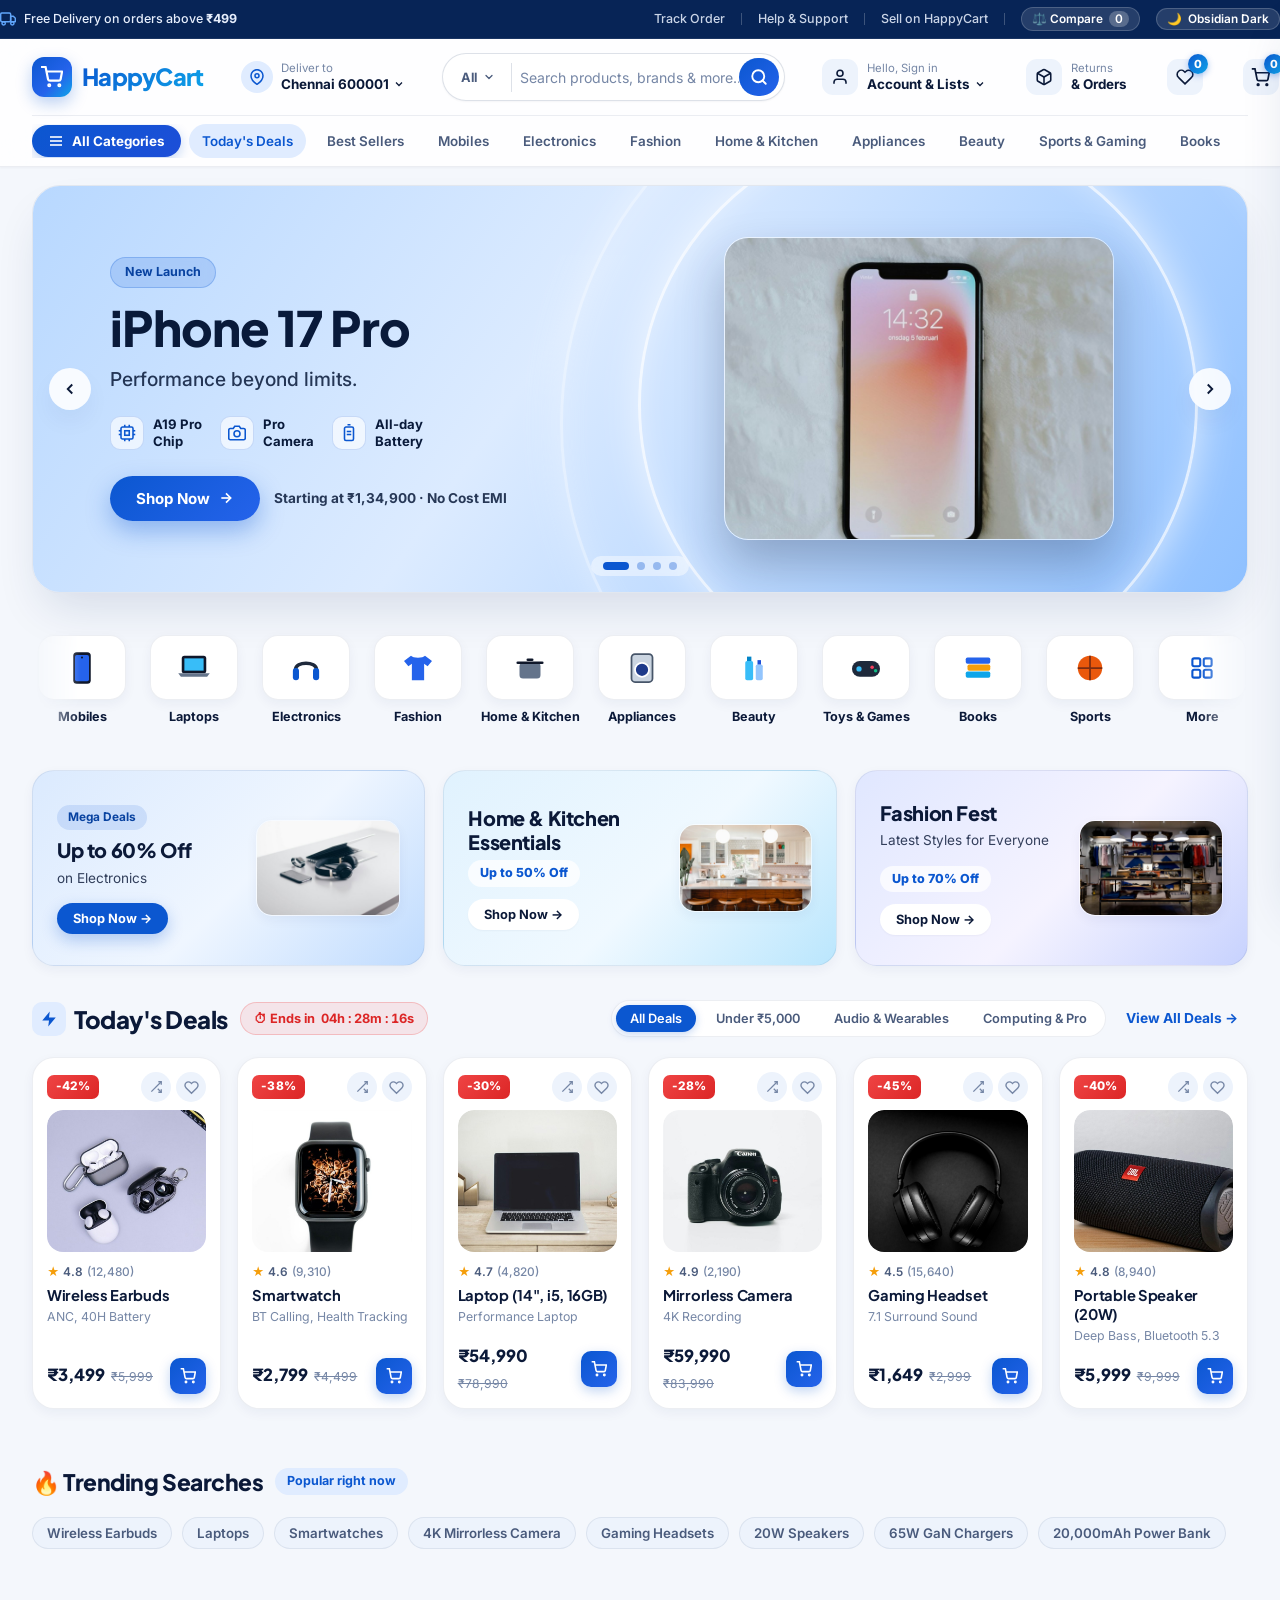
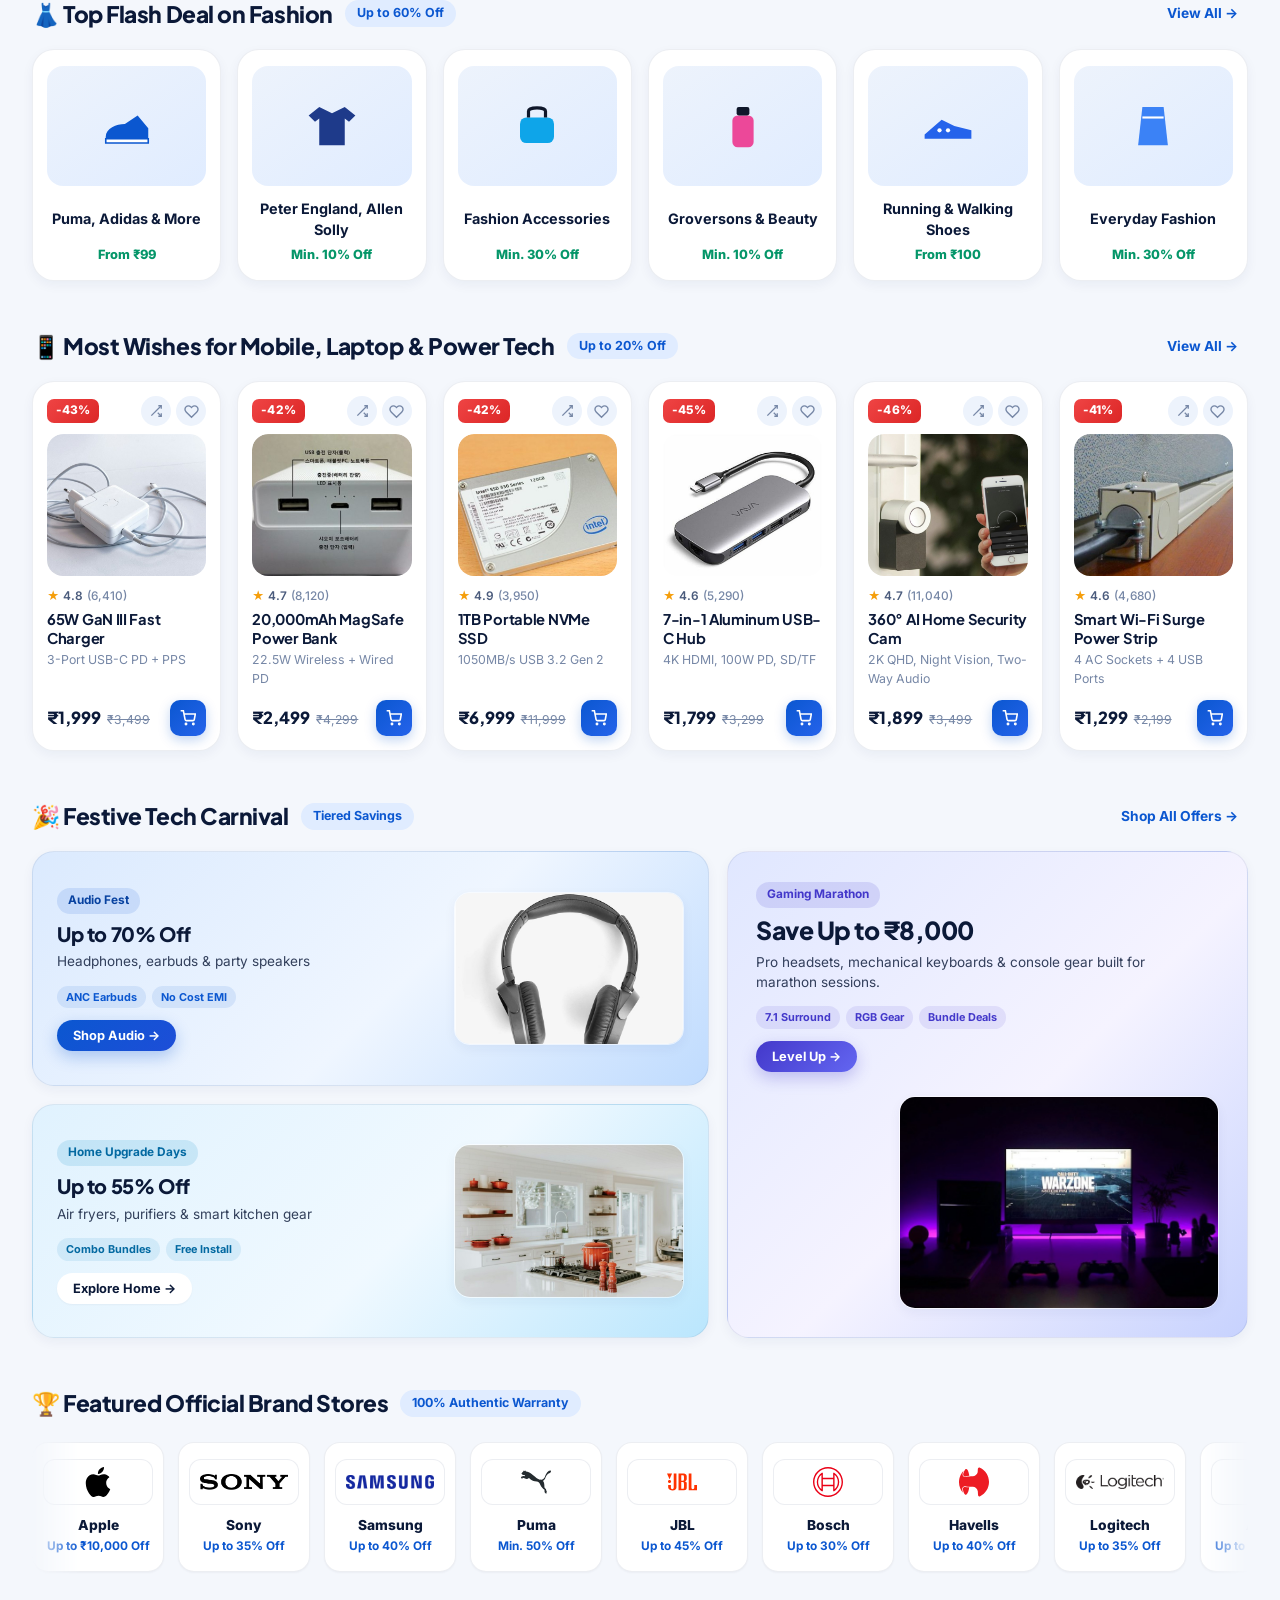
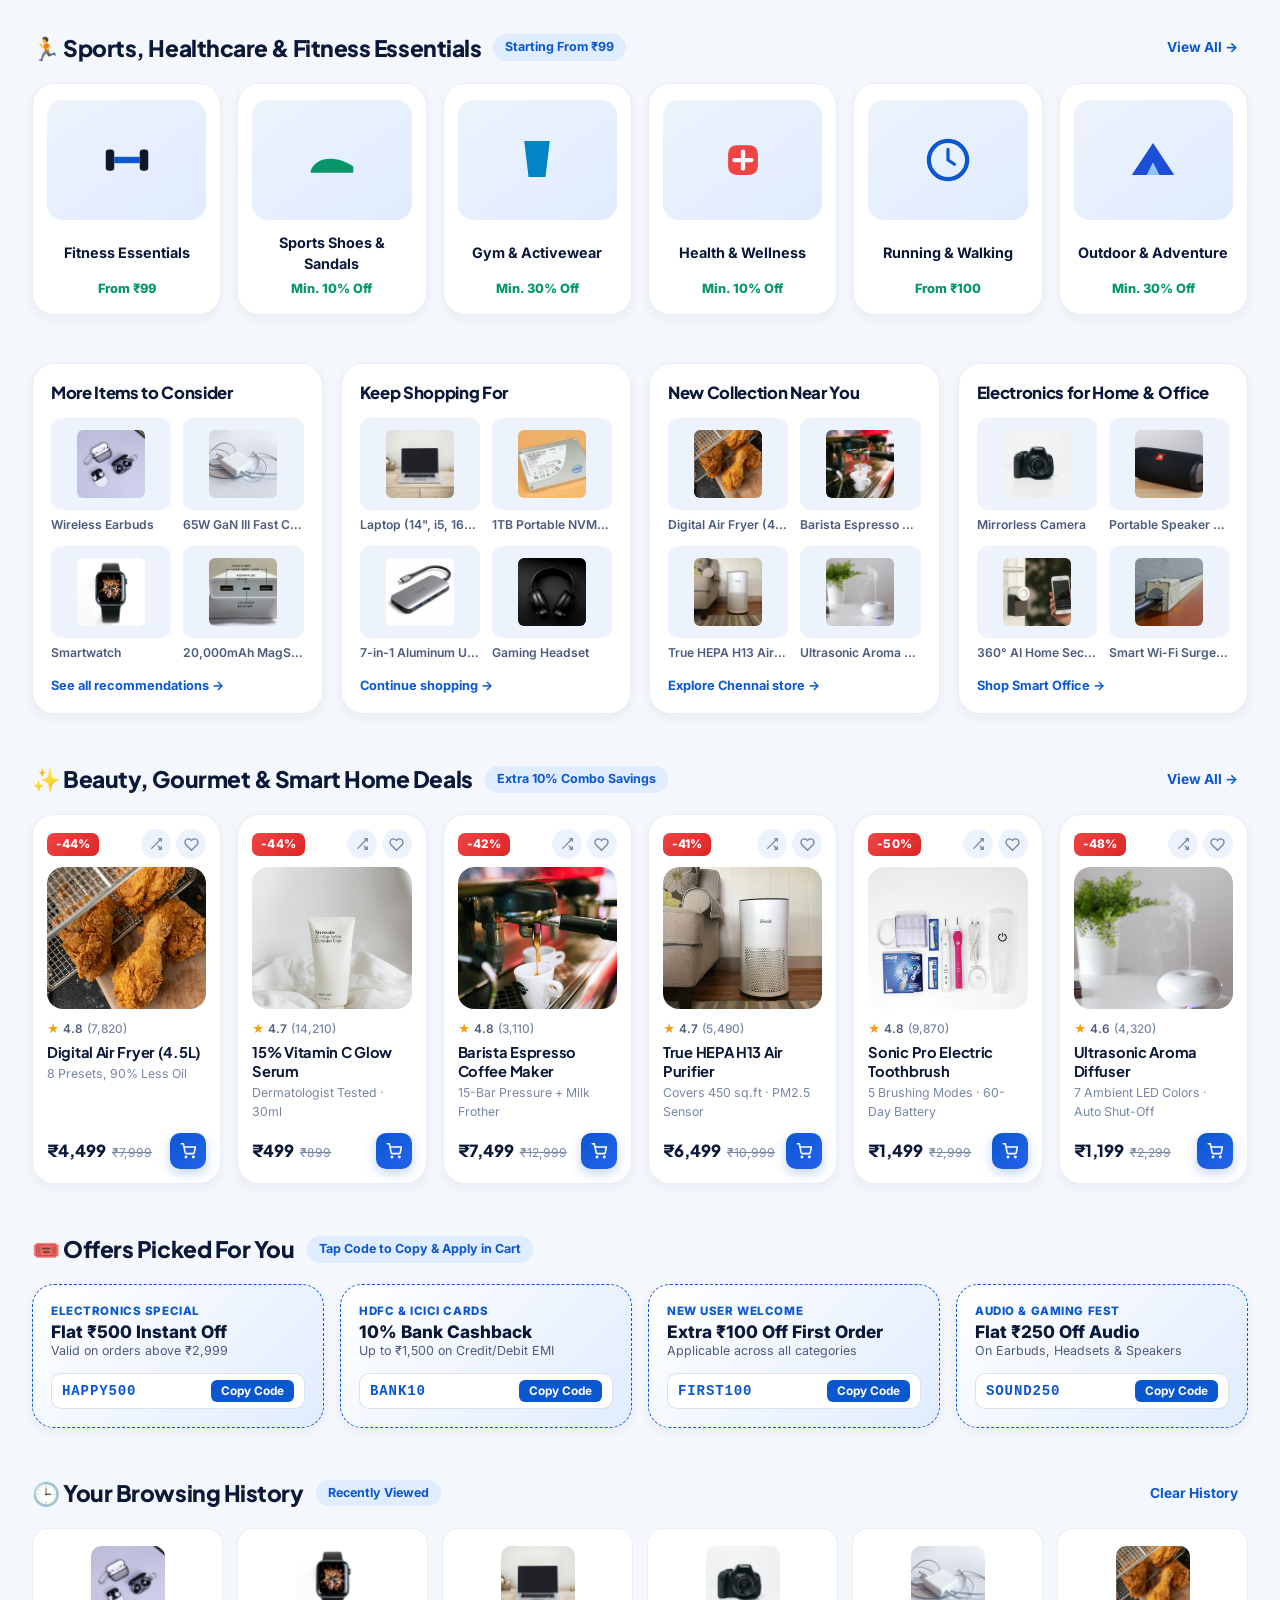
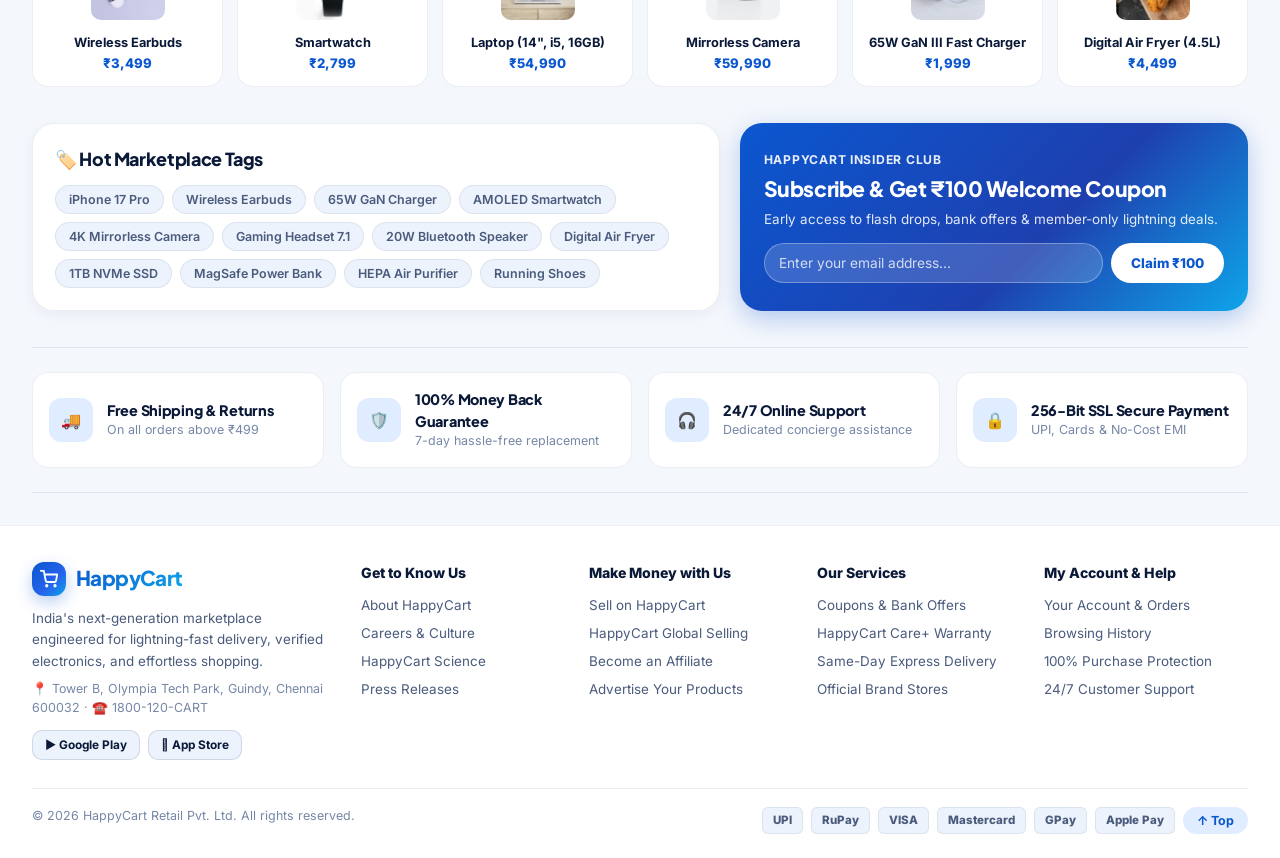
==== commit 61c1dafa: "update" ====
--- a/index.html
+++ b/index.html
@@ -937,6 +937,30 @@
     </form>
   </div>
 
+  <!-- Mobile-Only All Categories Screen -->
+  <section
+    class="mobile-categories-screen"
+    id="mobileCategoriesScreen"
+    role="dialog"
+    aria-modal="true"
+    aria-label="All Categories"
+    aria-hidden="true"
+  >
+    <div class="mcat-header">
+      <h2 class="mcat-header-title">All Categories</h2>
+      <button type="button" class="mcat-close" id="mcatCloseBtn" aria-label="Close categories">
+        <svg width="16" height="16" viewBox="0 0 24 24" fill="none" stroke="currentColor" stroke-width="2.4" stroke-linecap="round" aria-hidden="true">
+          <line x1="6" y1="6" x2="18" y2="18"></line>
+          <line x1="18" y1="6" x2="6" y2="18"></line>
+        </svg>
+      </button>
+    </div>
+    <div class="mcat-body">
+      <nav class="mcat-rail" id="mcatRail" aria-label="Categories"></nav>
+      <div class="mcat-panel" id="mcatPanel"></div>
+    </div>
+  </section>
+
   <!-- Toast Container -->
   <div class="toast-container" id="toastContainer"></div>
 
@@ -953,7 +977,7 @@
       <span class="mobile-tab-label">Home</span>
     </button>
 
-    <button type="button" class="mobile-tab" data-tab="categories" onclick="scrollToSection('categories')" aria-label="Categories">
+    <button type="button" class="mobile-tab" data-tab="categories" onclick="window.openMobileCategories ? openMobileCategories(this) : scrollToSection('categories')" aria-label="Categories">
       <span class="mobile-tab-icon">
         <svg width="20" height="20" viewBox="0 0 24 24" fill="none" stroke="currentColor" stroke-width="2.1" stroke-linecap="round" stroke-linejoin="round" aria-hidden="true">
           <rect x="3" y="3" width="7" height="7" rx="2"></rect>
--- a/assets/css/mobile.css
+++ b/assets/css/mobile.css
@@ -4,6 +4,10 @@
    ========================================================================== */
 
 .mobile-tabbar {
+  display: none;
+}
+
+.mobile-categories-screen {
   display: none;
 }
 
@@ -76,65 +80,17 @@
   }
 
   /* ------------------------------------------------------------------------
-     TOP UTILITY BAR — compact horizontally scrollable strip
+     TOP UTILITY BAR — hidden entirely on phones
      ------------------------------------------------------------------------ */
   .utility-bar {
-    padding-top: calc(0px + env(safe-area-inset-top, 0px));
-    font-size: 0.7rem;
-  }
-
-  .utility-inner {
-    flex-wrap: nowrap;
-    justify-content: flex-start;
-    align-items: center;
-    gap: 10px;
-    min-height: 34px;
-    padding: 5px 0;
-    overflow-x: auto;
-    -webkit-overflow-scrolling: touch;
-    scrollbar-width: none;
-  }
-
-  .utility-inner::-webkit-scrollbar {
     display: none;
-  }
-
-  .utility-promo {
-    flex: 0 0 auto;
-    font-size: 0.7rem;
-    white-space: nowrap;
-  }
-
-  .utility-promo svg {
-    width: 14px;
-    height: 14px;
-  }
-
-  .utility-links {
-    flex: 0 0 auto;
-    flex-wrap: nowrap;
-    gap: 8px;
-  }
-
-  .utility-link {
-    font-size: 0.7rem;
-  }
-
-  .utility-divider {
-    display: none;
-  }
-
-  .theme-toggle-btn {
-    flex: 0 0 auto;
-    padding: 3px 9px;
-    font-size: 0.68rem;
-    white-space: nowrap;
   }
 
   /* ------------------------------------------------------------------------
      HEADER — app bar with brand, actions, then full-width search
      ------------------------------------------------------------------------ */
   .site-header {
+    padding-top: calc(0px + env(safe-area-inset-top, 0px));
     -webkit-backdrop-filter: blur(16px);
     backdrop-filter: blur(16px);
   }
@@ -442,7 +398,7 @@
   }
 
   /* ------------------------------------------------------------------------
-     CATEGORY STRIP — scrollable snap carousel, no marquee
+     CATEGORY STRIP — continuous app marquee (tap/hold to pause)
      ------------------------------------------------------------------------ */
   .category-strip-section {
     padding: 14px 0 6px;
@@ -450,10 +406,9 @@
 
   .category-grid {
     overflow-x: auto;
-    -webkit-mask-image: none;
-    mask-image: none;
-    scroll-snap-type: x proximity;
+    overflow-y: hidden;
     padding: 4px 0 10px;
+    scroll-behavior: auto;
   }
 
   .category-track {
@@ -462,13 +417,9 @@
     transform: none;
   }
 
-  .category-set[aria-hidden="true"] {
-    display: none;
-  }
-
   .category-set {
     gap: 10px;
-    padding-right: 0;
+    padding-right: 10px;
   }
 
   .category-set .cat-card {
@@ -476,7 +427,6 @@
     width: 82px;
     padding: 6px 3px;
     gap: 7px;
-    scroll-snap-align: start;
   }
 
   .cat-icon-tile {
@@ -498,6 +448,207 @@
     font-size: 0.7rem;
     line-height: 1.15;
     white-space: normal;
+  }
+
+  /* ------------------------------------------------------------------------
+     ALL CATEGORIES SCREEN — left image rail + subcategory grid
+     ------------------------------------------------------------------------ */
+  .mobile-categories-screen {
+    position: fixed;
+    inset: 0;
+    z-index: 215;
+    display: none;
+    flex-direction: column;
+    background: var(--bg-surface);
+    padding-top: env(safe-area-inset-top, 0px);
+  }
+
+  .mobile-categories-screen.open {
+    display: flex;
+  }
+
+  .mcat-header {
+    display: flex;
+    align-items: center;
+    justify-content: space-between;
+    gap: 12px;
+    padding: 12px 14px 10px;
+    border-bottom: 1px solid var(--border-light);
+    background: var(--bg-surface);
+  }
+
+  .mcat-header-title {
+    font-size: 1.05rem;
+    font-weight: 800;
+    letter-spacing: -0.01em;
+    color: var(--text-primary);
+  }
+
+  .mcat-close {
+    display: grid;
+    place-items: center;
+    width: 34px;
+    height: 34px;
+    border-radius: 50%;
+    background: var(--bg-subtle);
+    color: var(--text-secondary);
+    font-size: 0.9rem;
+    transition: background var(--transition-fast), color var(--transition-fast);
+  }
+
+  .mcat-close:active {
+    background: var(--brand-soft);
+    color: var(--brand-primary);
+  }
+
+  .mcat-body {
+    display: flex;
+    flex: 1;
+    min-height: 0;
+  }
+
+  .mcat-rail {
+    flex: 0 0 92px;
+    width: 92px;
+    overflow-y: auto;
+    -webkit-overflow-scrolling: touch;
+    overscroll-behavior: contain;
+    scrollbar-width: none;
+    padding: 8px 6px calc(16px + env(safe-area-inset-bottom, 0px));
+    background: var(--bg-subtle);
+    border-right: 1px solid var(--border-light);
+  }
+
+  .mcat-rail::-webkit-scrollbar {
+    display: none;
+  }
+
+  .mcat-rail-btn {
+    position: relative;
+    display: flex;
+    flex-direction: column;
+    align-items: center;
+    gap: 4px;
+    width: 100%;
+    padding: 8px 4px;
+    border-radius: 12px;
+    color: var(--text-secondary);
+    font-size: 0.66rem;
+    font-weight: 700;
+    line-height: 1.15;
+    text-align: center;
+    transition: background var(--transition-fast), color var(--transition-fast);
+  }
+
+  .mcat-rail-btn.active {
+    background: var(--bg-surface);
+    color: var(--brand-primary);
+    box-shadow: 0 4px 14px rgba(11, 42, 96, 0.08);
+  }
+
+  .mcat-rail-btn.active::before {
+    content: "";
+    position: absolute;
+    top: 12px;
+    bottom: 12px;
+    left: 0;
+    width: 3px;
+    border-radius: 0 3px 3px 0;
+    background: var(--brand-primary);
+  }
+
+  .mcat-rail-img {
+    display: grid;
+    place-items: center;
+    width: 44px;
+    height: 44px;
+  }
+
+  .mcat-rail-img img {
+    width: 40px;
+    height: 40px;
+    object-fit: contain;
+  }
+
+  .mcat-panel {
+    flex: 1;
+    min-width: 0;
+    overflow-y: auto;
+    -webkit-overflow-scrolling: touch;
+    overscroll-behavior: contain;
+    padding: 14px 12px calc(24px + env(safe-area-inset-bottom, 0px));
+    background: var(--bg-subtle);
+  }
+
+  .mcat-title {
+    margin: 0 2px 12px;
+    font-size: 1.08rem;
+    font-weight: 800;
+    letter-spacing: -0.01em;
+    color: var(--text-primary);
+  }
+
+  .mcat-grid {
+    display: grid;
+    grid-template-columns: repeat(3, minmax(0, 1fr));
+    gap: 10px;
+  }
+
+  .mcat-sub {
+    display: flex;
+    flex-direction: column;
+    align-items: center;
+    gap: 6px;
+    padding: 10px 6px;
+    border-radius: 12px;
+    background: var(--bg-surface);
+    border: 1px solid var(--border-light);
+    box-shadow: 0 2px 8px rgba(11, 42, 96, 0.04);
+    color: var(--text-secondary);
+    transition: transform var(--transition-fast), border-color var(--transition-fast), box-shadow var(--transition-fast);
+  }
+
+  .mcat-sub:active {
+    transform: scale(0.96);
+    border-color: var(--brand-primary);
+  }
+
+  .mcat-sub-img {
+    display: grid;
+    place-items: center;
+    width: 58px;
+    height: 58px;
+  }
+
+  .mcat-sub-img img {
+    width: 56px;
+    height: 56px;
+    object-fit: contain;
+  }
+
+  .mcat-sub-label {
+    display: flex;
+    align-items: center;
+    justify-content: center;
+    min-height: 2.4em;
+    font-size: 0.7rem;
+    font-weight: 700;
+    line-height: 1.2;
+    text-align: center;
+  }
+
+  [data-theme="dark"] .mcat-rail-btn.active {
+    box-shadow: 0 4px 14px rgba(0, 0, 0, 0.4);
+  }
+
+  [data-theme="dark"] .mcat-sub {
+    box-shadow: 0 2px 8px rgba(0, 0, 0, 0.24);
+  }
+
+  @media (max-width: 360px) {
+    .mcat-grid {
+      grid-template-columns: repeat(2, minmax(0, 1fr));
+    }
   }
 
   /* ------------------------------------------------------------------------
@@ -815,7 +966,7 @@
   }
 
   /* ------------------------------------------------------------------------
-     TRENDING / COLLECTIONS / BRANDS / HISTORY — horizontal app rows
+     TRENDING / COLLECTIONS / BRANDS / HISTORY — app rows + brand marquee
      ------------------------------------------------------------------------ */
   .trending-section {
     padding: 0 0 24px;
@@ -872,9 +1023,8 @@
 
   .brands-grid {
     overflow-x: auto;
-    -webkit-mask-image: none;
-    mask-image: none;
-    scroll-snap-type: x proximity;
+    overflow-y: hidden;
+    scroll-behavior: auto;
   }
 
   .brand-track {
@@ -883,19 +1033,14 @@
     transform: none;
   }
 
-  .brand-set[aria-hidden="true"] {
-    display: none;
-  }
-
   .brand-set {
     gap: 10px;
-    padding-right: 0;
+    padding-right: 10px;
   }
 
   .brand-set .brand-tile {
     flex: 0 0 118px;
     width: 118px;
-    scroll-snap-align: start;
   }
 
   .brand-tile {
@@ -1423,11 +1568,31 @@
   .collection-card:hover .collection-art {
     transform: none;
   }
+
 }
 
 /* --------------------------------------------------------------------------
    SMALL PHONES — extra tightening
    -------------------------------------------------------------------------- */
+@media (max-width: 768px) and (prefers-reduced-motion: reduce) {
+  .category-grid,
+  .brands-grid {
+    overflow-x: auto;
+    -webkit-mask-image: none;
+    mask-image: none;
+  }
+
+  .category-track,
+  .brand-track {
+    animation: none;
+  }
+
+  .category-set[aria-hidden="true"],
+  .brand-set[aria-hidden="true"] {
+    display: none;
+  }
+}
+
 @media (max-width: 390px) {
   .container {
     padding-left: 12px;
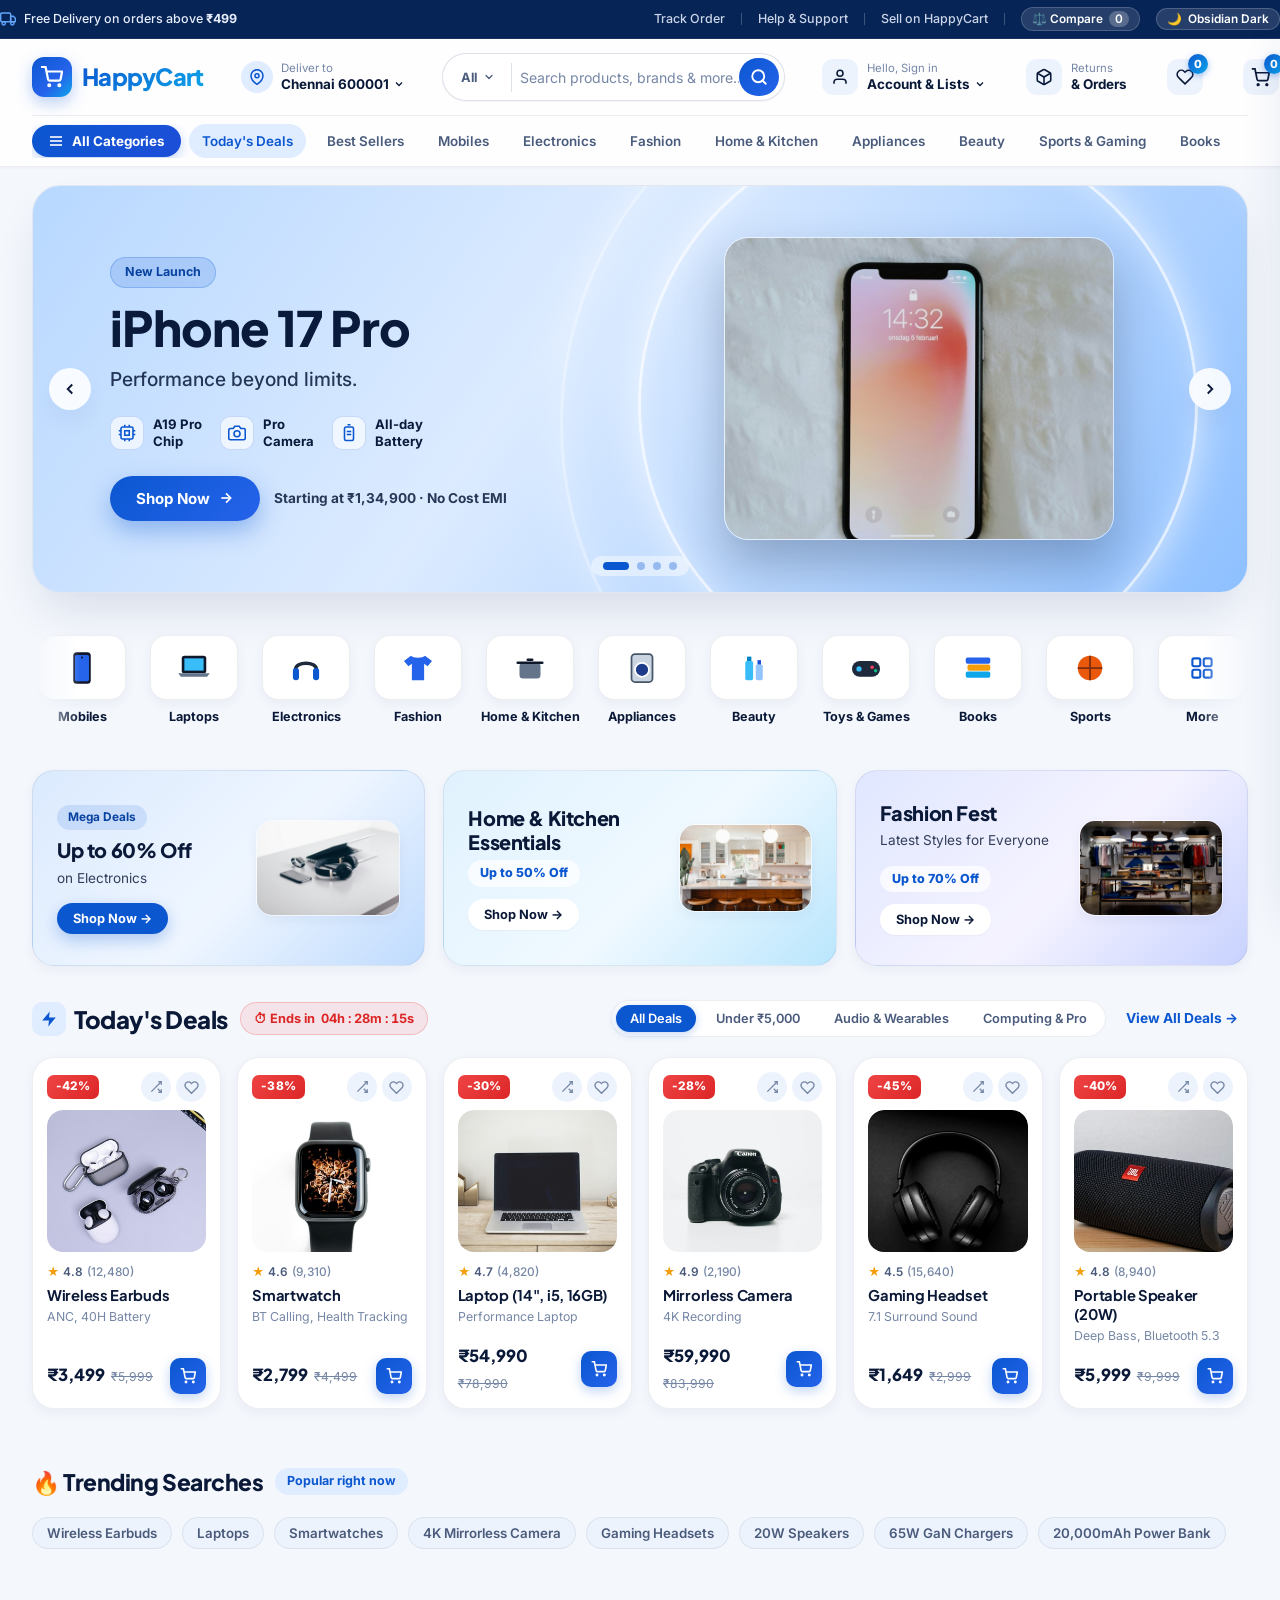
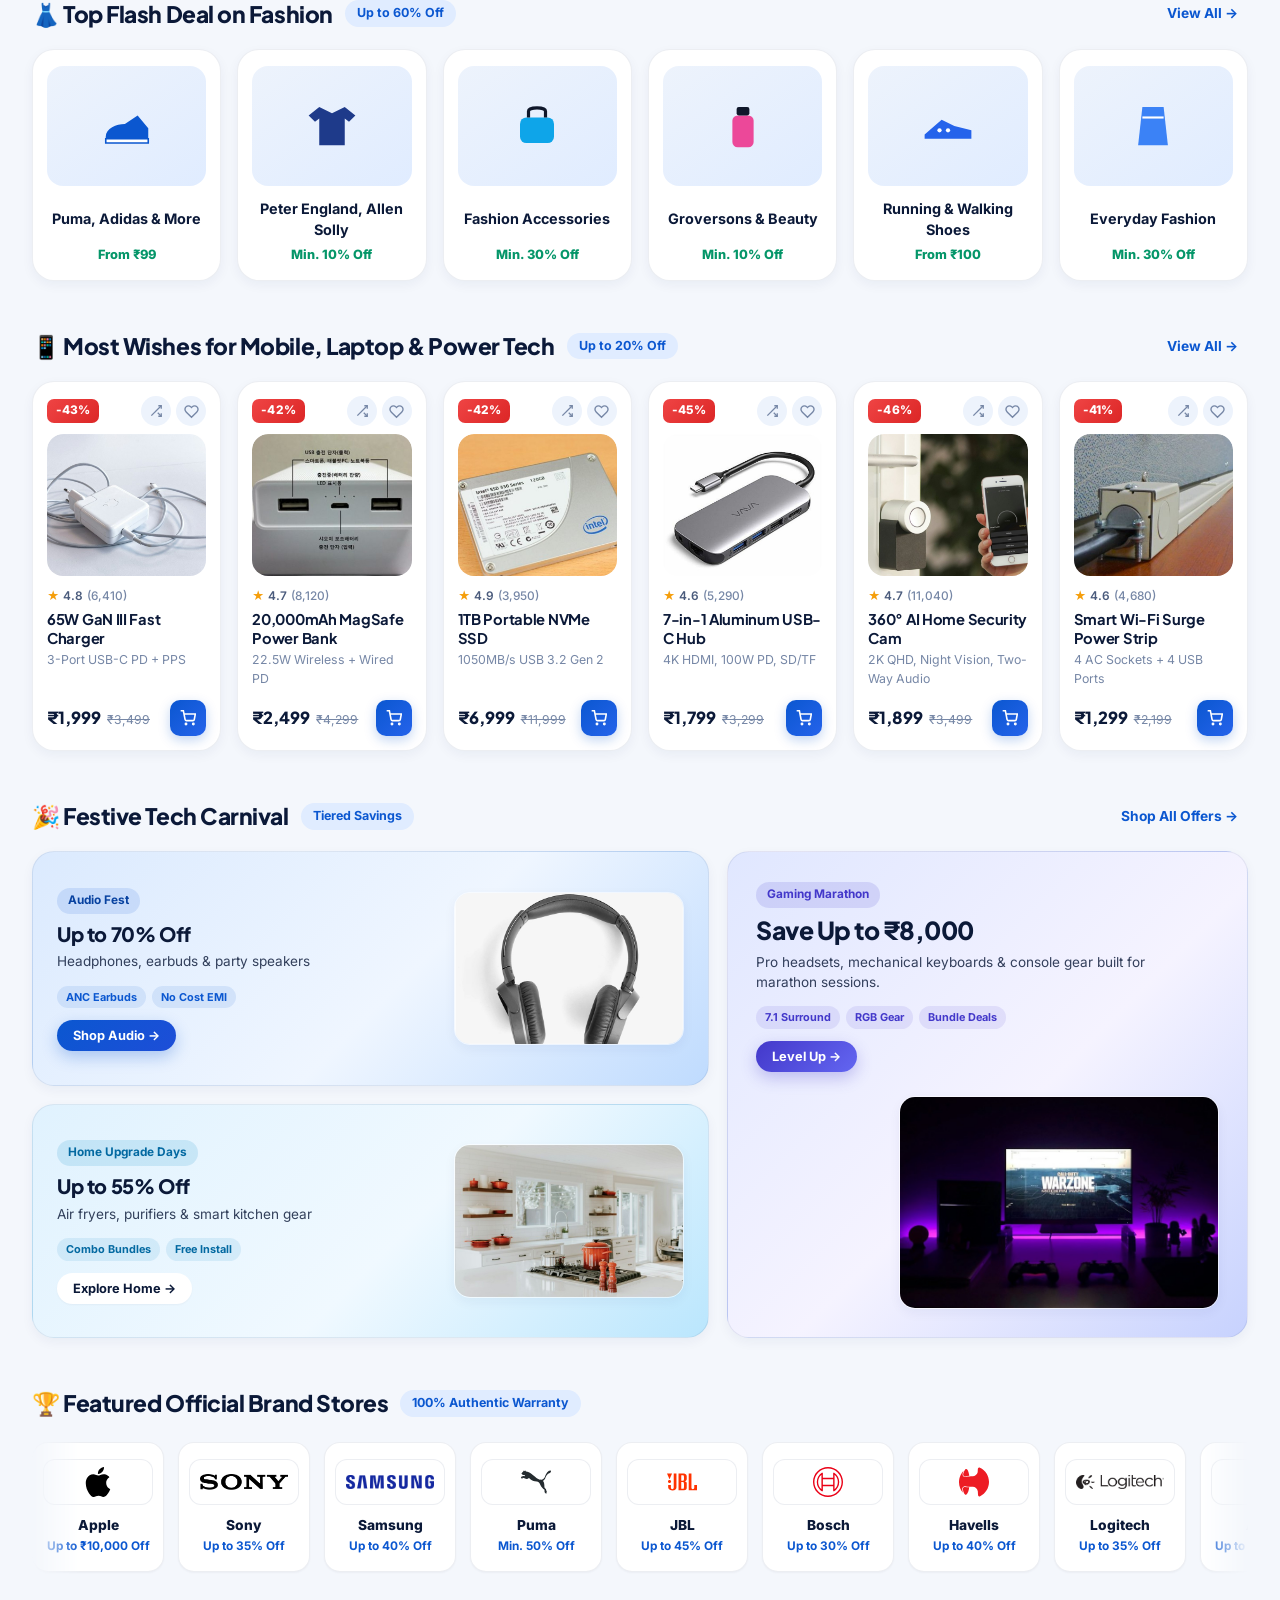
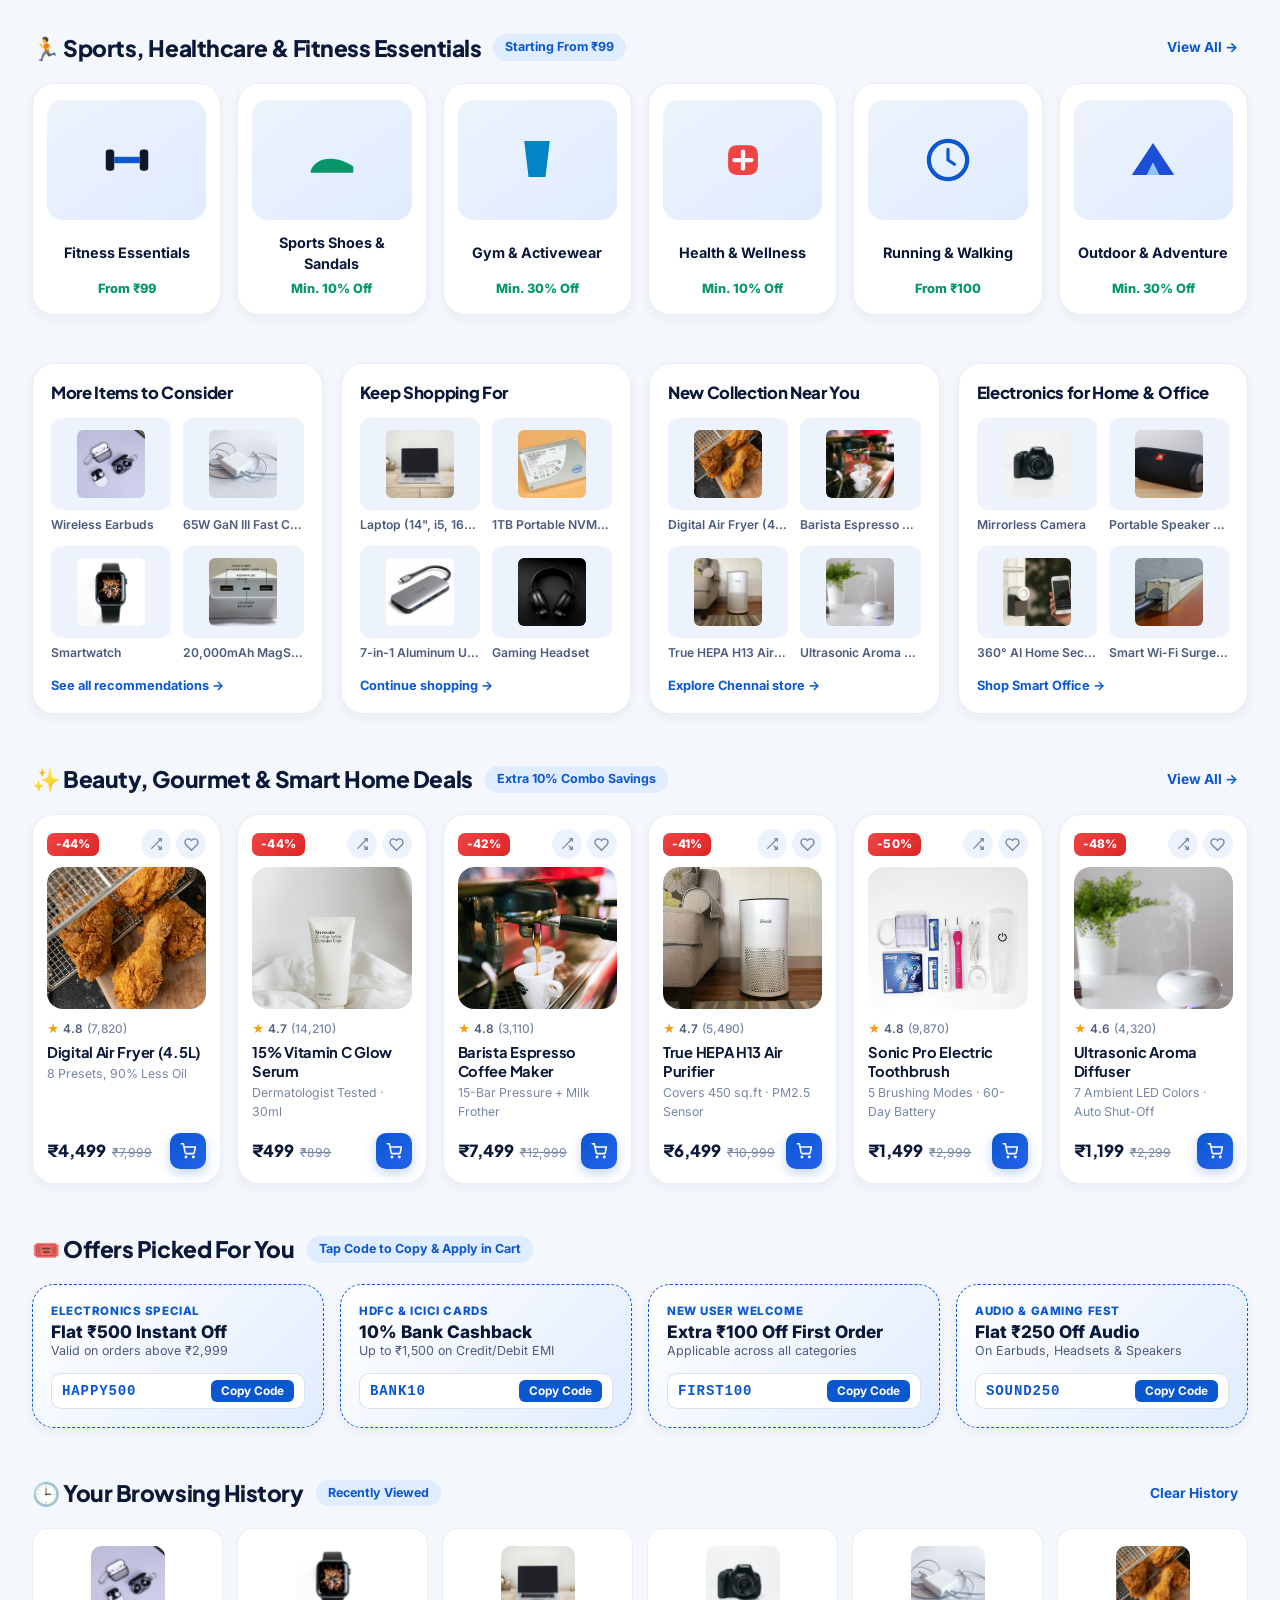
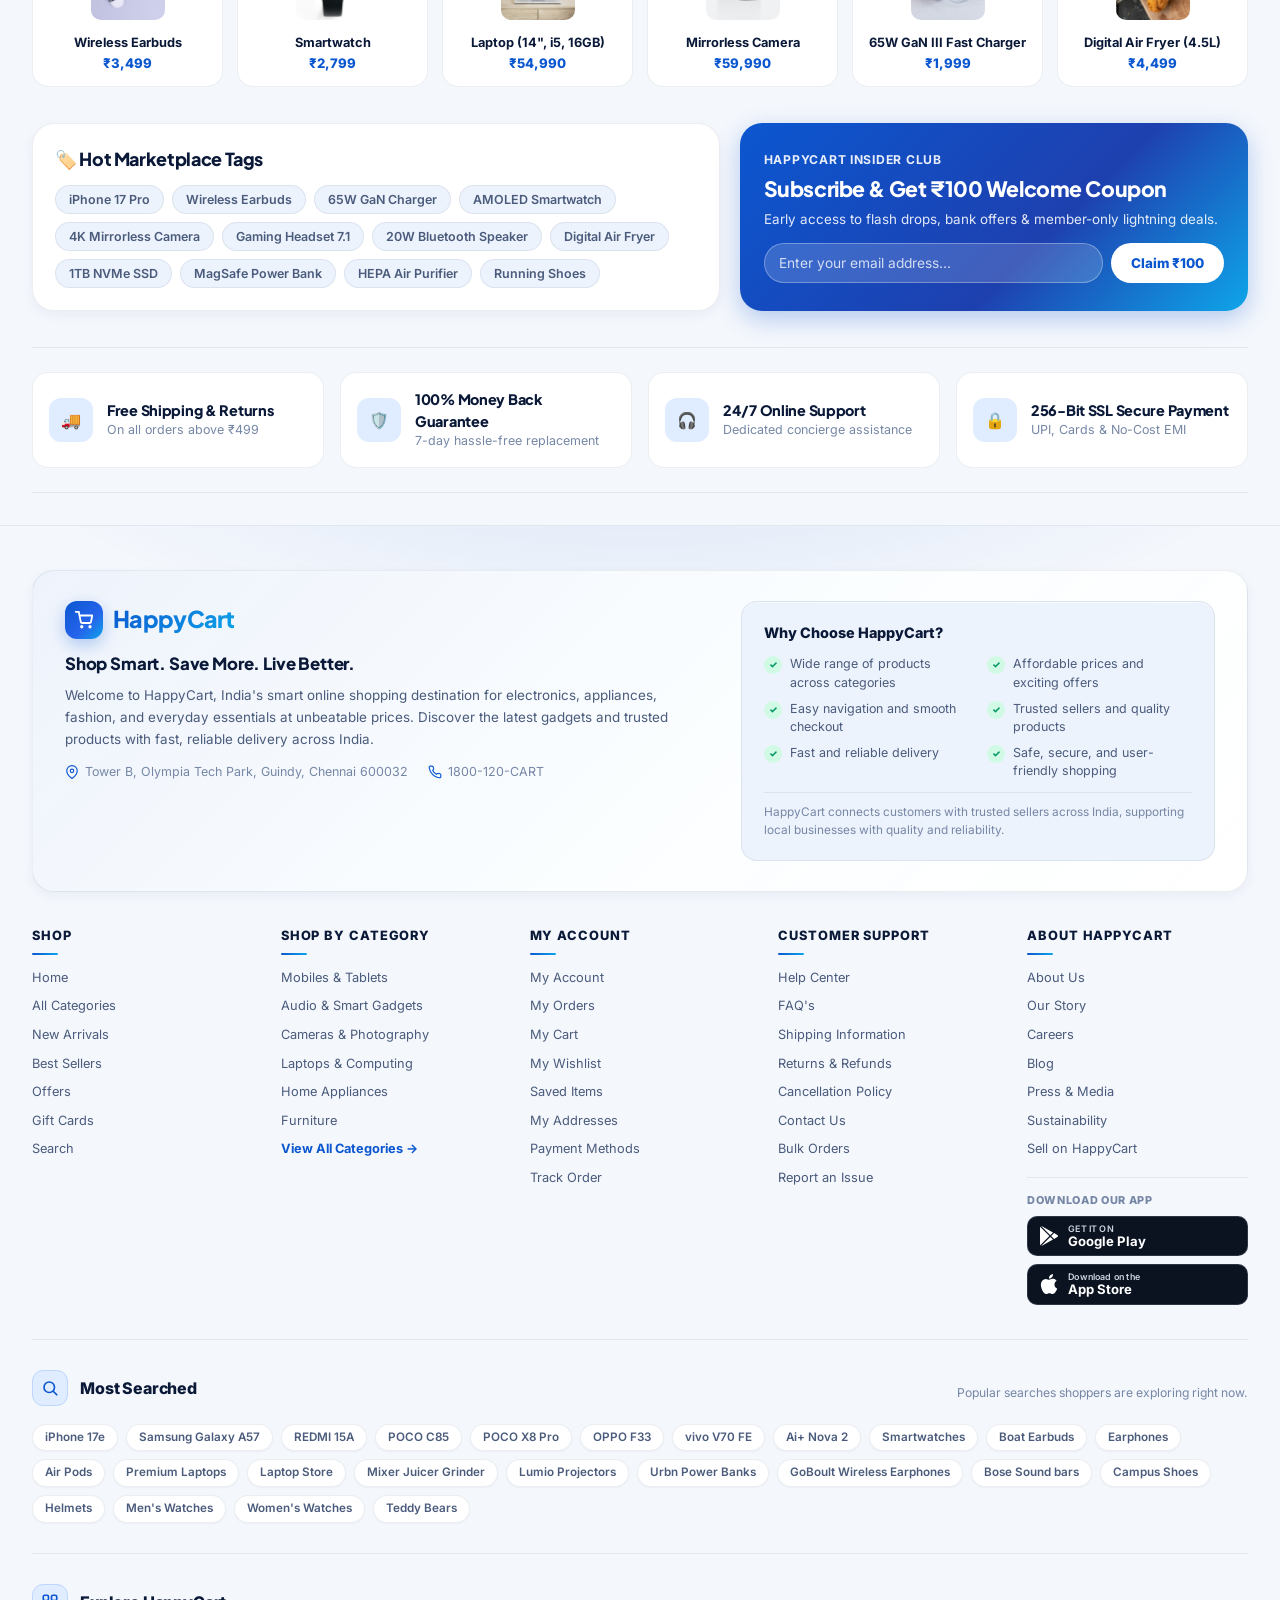
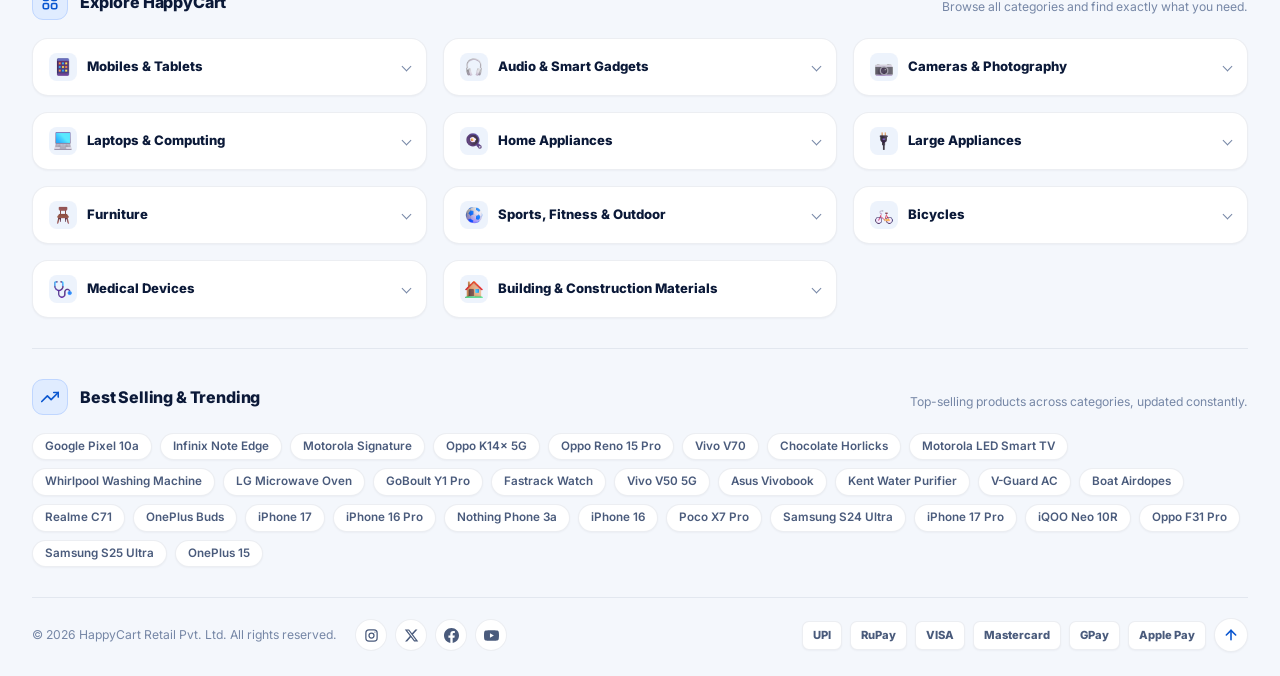
==== commit fd00a078: "update" ====
--- a/index.html
+++ b/index.html
@@ -754,73 +754,577 @@
        ======================================================================== -->
   <footer class="site-footer" id="footer">
     <div class="container">
-      <div class="footer-grid">
-        <div>
-          <div class="brand-logo" style="margin-bottom: 12px;">
-            <div class="brand-icon-wrap" style="width: 34px; height: 34px;">
+      <!-- Brand band -->
+      <div class="footer-brand-band">
+        <div class="footer-brand-copy">
+          <div class="brand-logo footer-brand-logo">
+            <div class="brand-icon-wrap footer-brand-icon">
               <svg width="18" height="18" viewBox="0 0 24 24" fill="none" stroke="#ffffff" stroke-width="2.4" stroke-linecap="round" stroke-linejoin="round">
                 <circle cx="9" cy="21" r="1"></circle>
                 <circle cx="20" cy="21" r="1"></circle>
                 <path d="M1 1h4l2.68 13.39a2 2 0 0 0 2 1.61h9.72a2 2 0 0 0 2-1.61L23 6H6"></path>
               </svg>
             </div>
-            <span class="brand-name" style="font-size: 1.28rem;">HappyCart</span>
-          </div>
-          <p style="max-width: 300px; line-height: 1.6;">
-            India's next-generation marketplace engineered for lightning-fast delivery, verified electronics, and effortless shopping.
+            <span class="brand-name">HappyCart</span>
+          </div>
+          <p class="footer-tagline">Shop Smart. Save More. Live Better.</p>
+          <p class="footer-intro">
+            Welcome to HappyCart, India's smart online shopping destination for electronics, appliances, fashion, and everyday essentials at unbeatable prices. Discover the latest gadgets and trusted products with fast, reliable delivery across India.
           </p>
-          <p style="font-size: 0.78rem; margin-top: 8px; color: var(--text-muted);">
-            📍 Tower B, Olympia Tech Park, Guindy, Chennai 600032 · ☎️ 1800-120-CART
+          <p class="footer-contact">
+            <span class="footer-contact-item">
+              <svg viewBox="0 0 24 24" fill="none" stroke="currentColor" stroke-width="2" stroke-linecap="round" stroke-linejoin="round" aria-hidden="true"><path d="M21 10c0 7-9 13-9 13s-9-6-9-13a9 9 0 0 1 18 0z"></path><circle cx="12" cy="10" r="3"></circle></svg>
+              Tower B, Olympia Tech Park, Guindy, Chennai 600032
+            </span>
+            <span class="footer-contact-item">
+              <svg viewBox="0 0 24 24" fill="none" stroke="currentColor" stroke-width="2" stroke-linecap="round" stroke-linejoin="round" aria-hidden="true"><path d="M22 16.92v3a2 2 0 0 1-2.18 2 19.79 19.79 0 0 1-8.63-3.07 19.5 19.5 0 0 1-6-6A19.79 19.79 0 0 1 2.08 4.18 2 2 0 0 1 4.06 2h3a2 2 0 0 1 2 1.72c.12.81.3 1.6.54 2.36a2 2 0 0 1-.45 2.11L8 9.36a16 16 0 0 0 6.64 6.64l1.17-1.17a2 2 0 0 1 2.11-.45c.76.24 1.55.42 2.36.54A2 2 0 0 1 22 16.92z"></path></svg>
+              1800-120-CART
+            </span>
           </p>
-          <div class="app-badges">
-            <button class="store-badge" onclick="showToast('Opening HappyCart on Google Play Store')">▶ Google Play</button>
-            <button class="store-badge" onclick="showToast('Opening HappyCart on Apple App Store')"> App Store</button>
-          </div>
-        </div>
-
-        <div class="footer-col">
-          <h5>Get to Know Us</h5>
+        </div>
+
+        <div class="footer-highlights-wrap">
+          <h5 class="footer-highlights-title">Why Choose HappyCart?</h5>
+          <ul class="footer-highlights">
+            <li>Wide range of products across categories</li>
+            <li>Affordable prices and exciting offers</li>
+            <li>Easy navigation and smooth checkout</li>
+            <li>Trusted sellers and quality products</li>
+            <li>Fast and reliable delivery</li>
+            <li>Safe, secure, and user-friendly shopping</li>
+          </ul>
+          <p class="footer-highlights-note">HappyCart connects customers with trusted sellers across India, supporting local businesses with quality and reliability.</p>
+        </div>
+      </div>
+
+      <!-- Main link columns -->
+      <div class="footer-grid">
+        <nav class="footer-col" aria-label="Shop">
+          <h5>Shop</h5>
           <ul>
-            <li><a href="#deals">About HappyCart</a></li>
-            <li><a href="#deals">Careers &amp; Culture</a></li>
-            <li><a href="#deals">HappyCart Science</a></li>
-            <li><a href="#deals">Press Releases</a></li>
+            <li><a href="#" onclick="window.scrollTo({top:0, behavior:'smooth'}); return false;">Home</a></li>
+            <li><a href="#categories" onclick="window.openMobileCategories ? openMobileCategories() : scrollToSection('categories'); return false;">All Categories</a></li>
+            <li><a href="#deals" onclick="setDealFilter('all'); scrollToSection('deals'); return false;">New Arrivals</a></li>
+            <li><a href="#deals" onclick="setDealFilter('under5k'); scrollToSection('deals'); return false;">Best Sellers</a></li>
+            <li><a href="#deals" onclick="setDealFilter('all'); scrollToSection('deals'); return false;">Offers</a></li>
+            <li><a href="#footer" onclick="showToast('Gift Cards are coming soon!'); return false;">Gift Cards</a></li>
+            <li><a href="#searchWrapper" onclick="document.getElementById('searchInput').focus(); window.scrollTo({top:0, behavior:'smooth'}); return false;">Search</a></li>
           </ul>
-        </div>
-
-        <div class="footer-col">
-          <h5>Make Money with Us</h5>
+        </nav>
+
+        <nav class="footer-col" aria-label="Shop by Category">
+          <h5>Shop by Category</h5>
           <ul>
-            <li><a href="#deals">Sell on HappyCart</a></li>
-            <li><a href="#deals">HappyCart Global Selling</a></li>
-            <li><a href="#deals">Become an Affiliate</a></li>
-            <li><a href="#deals">Advertise Your Products</a></li>
+            <li><a href="#deals" data-footer-label="Mobiles &amp; Tablets" data-footer-filter="Computing">Mobiles &amp; Tablets</a></li>
+            <li><a href="#deals" data-footer-label="Audio &amp; Smart Gadgets" data-footer-filter="Audio &amp; Wearables">Audio &amp; Smart Gadgets</a></li>
+            <li><a href="#deals" data-footer-label="Cameras &amp; Photography" data-footer-filter="Cameras">Cameras &amp; Photography</a></li>
+            <li><a href="#deals" data-footer-label="Laptops &amp; Computing" data-footer-filter="Computing">Laptops &amp; Computing</a></li>
+            <li><a href="#deals" data-footer-label="Home Appliances" data-footer-filter="Home &amp; Kitchen">Home Appliances</a></li>
+            <li><a href="#deals" data-footer-label="Furniture" data-footer-filter="Home &amp; Kitchen">Furniture</a></li>
+            <li><a href="#categories" class="footer-link-arrow" onclick="window.openMobileCategories ? openMobileCategories() : scrollToSection('categories'); return false;">View All Categories →</a></li>
           </ul>
-        </div>
-
-        <div class="footer-col">
-          <h5>Our Services</h5>
+        </nav>
+
+        <nav class="footer-col" aria-label="My Account">
+          <h5>My Account</h5>
           <ul>
-            <li><a href="#offersForYou">Coupons &amp; Bank Offers</a></li>
-            <li><a href="#techWishes">HappyCart Care+ Warranty</a></li>
-            <li><a href="#discoveryQuads">Same-Day Express Delivery</a></li>
-            <li><a href="#featuredBrands">Official Brand Stores</a></li>
+            <li><a href="#footer" onclick="showToast('Your account dashboard is ready'); return false;">My Account</a></li>
+            <li><a href="#footer" onclick="showToast('Your orders are synced and up to date'); return false;">My Orders</a></li>
+            <li><a href="#footer" onclick="openCartDrawer(); return false;">My Cart</a></li>
+            <li><a href="#deals" onclick="filterByWishlist(); return false;">My Wishlist</a></li>
+            <li><a href="#deals" onclick="filterByWishlist(); return false;">Saved Items</a></li>
+            <li><a href="#footer" onclick="openPincodeModal(); return false;">My Addresses</a></li>
+            <li><a href="#footer" onclick="showToast('Secure payments: UPI, cards, wallets &amp; net banking'); return false;">Payment Methods</a></li>
+            <li><a href="#footer" onclick="showToast('Track Order: Enter your Order ID in Account &amp; Orders'); return false;">Track Order</a></li>
           </ul>
-        </div>
-
-        <div class="footer-col">
-          <h5>My Account &amp; Help</h5>
+        </nav>
+
+        <nav class="footer-col" aria-label="Customer Support">
+          <h5>Customer Support</h5>
           <ul>
-            <li><a href="#deals">Your Account &amp; Orders</a></li>
-            <li><a href="#browsingHistorySection">Browsing History</a></li>
-            <li><a href="#deals">100% Purchase Protection</a></li>
-            <li><a href="#footer">24/7 Customer Support</a></li>
+            <li><a href="#footer" onclick="showToast('Help Center: browse FAQs and shopping guides'); return false;">Help Center</a></li>
+            <li><a href="#footer" onclick="showToast('FAQ: quick answers to common questions'); return false;">FAQ's</a></li>
+            <li><a href="#footer" onclick="showToast('Shipping Information: delivery timelines and charges'); return false;">Shipping Information</a></li>
+            <li><a href="#footer" onclick="showToast('Returns &amp; Refunds: 7-day easy returns'); return false;">Returns &amp; Refunds</a></li>
+            <li><a href="#footer" onclick="showToast('Cancellation Policy: cancel before dispatch'); return false;">Cancellation Policy</a></li>
+            <li><a href="#footer" onclick="showToast('Contact Us: 24/7 support at 1800-120-CART'); return false;">Contact Us</a></li>
+            <li><a href="#footer" onclick="showToast('Bulk Orders: dedicated business support'); return false;">Bulk Orders</a></li>
+            <li><a href="#footer" onclick="showToast('Report an Issue: we are here to help'); return false;">Report an Issue</a></li>
           </ul>
-        </div>
-      </div>
+        </nav>
+
+        <nav class="footer-col" aria-label="About HappyCart">
+          <h5>About HappyCart</h5>
+          <ul>
+            <li><a href="#footer" onclick="showToast('About HappyCart: our story and mission'); return false;">About Us</a></li>
+            <li><a href="#footer" onclick="showToast('Our Story: built for smart, simple shopping'); return false;">Our Story</a></li>
+            <li><a href="#footer" onclick="showToast('Careers: join the HappyCart team'); return false;">Careers</a></li>
+            <li><a href="#footer" onclick="showToast('Blog: shopping tips, trends and guides'); return false;">Blog</a></li>
+            <li><a href="#footer" onclick="showToast('Press &amp; Media: newsroom and brand assets'); return false;">Press &amp; Media</a></li>
+            <li><a href="#footer" onclick="showToast('Sustainability: responsible shopping for a better tomorrow'); return false;">Sustainability</a></li>
+            <li><a href="#footer" onclick="showToast('Seller Portal: Zero commission for your first 30 days!'); return false;">Sell on HappyCart</a></li>
+          </ul>
+          <div class="footer-app-block">
+            <span class="footer-app-label">Download Our App</span>
+            <div class="app-badges">
+              <button type="button" class="store-badge" onclick="showToast('Opening HappyCart on Google Play Store')">
+                <svg viewBox="0 0 24 24" fill="currentColor" aria-hidden="true"><path d="M22.018 13.298l-3.919 2.218-3.515-3.493 3.543-3.521 3.891 2.202a1.49 1.49 0 0 1 0 2.594zM1.337.924a1.486 1.486 0 0 0-.112.568v21.017c0 .217.045.419.124.6l11.155-11.087L1.337.924zm12.207 10.065l3.258-3.238L3.45.195a1.466 1.466 0 0 0-.946-.179l11.04 10.973zm0 2.067l-11 10.933c.298.036.612-.016.906-.183l13.324-7.54-3.23-3.21z"/></svg>
+                <span><small>GET IT ON</small><strong>Google Play</strong></span>
+              </button>
+              <button type="button" class="store-badge" onclick="showToast('Opening HappyCart on Apple App Store')">
+                <svg viewBox="0 0 24 24" fill="currentColor" aria-hidden="true"><path d="M12.152 6.896c-.948 0-2.415-1.078-3.96-1.04-2.04.027-3.91 1.183-4.961 3.014-2.117 3.675-.546 9.103 1.519 12.09 1.013 1.454 2.208 3.09 3.792 3.039 1.52-.065 2.09-.987 3.935-.987 1.831 0 2.35.987 3.96.948 1.637-.026 2.676-1.48 3.676-2.948 1.156-1.688 1.636-3.325 1.662-3.415-.039-.013-3.182-1.221-3.22-4.857-.026-3.04 2.48-4.494 2.597-4.559-1.429-2.09-3.623-2.324-4.39-2.376-2-.156-3.675 1.09-4.61 1.09zM15.53 3.83c.843-1.012 1.4-2.427 1.245-3.83-1.207.052-2.662.805-3.532 1.818-.78.896-1.454 2.338-1.273 3.714 1.338.104 2.715-.688 3.559-1.701"/></svg>
+                <span><small>Download on the</small><strong>App Store</strong></span>
+              </button>
+            </div>
+          </div>
+        </nav>
+      </div>
+
+      <!-- Most searched -->
+      <section class="footer-searched" aria-labelledby="footerSearchedTitle">
+        <div class="footer-section-head">
+          <div class="footer-section-title">
+            <span class="footer-section-icon" aria-hidden="true">
+              <svg viewBox="0 0 24 24" fill="none" stroke="currentColor" stroke-width="2.2" stroke-linecap="round"><circle cx="11" cy="11" r="7"></circle><line x1="21" y1="21" x2="16.65" y2="16.65"></line></svg>
+            </span>
+            <h5 id="footerSearchedTitle">Most Searched</h5>
+          </div>
+          <p class="footer-section-note">Popular searches shoppers are exploring right now.</p>
+        </div>
+        <div class="footer-chip-cloud">
+          <button type="button" class="footer-chip" data-search-term="iPhone 17e">iPhone 17e</button>
+          <button type="button" class="footer-chip" data-search-term="Samsung Galaxy A57">Samsung Galaxy A57</button>
+          <button type="button" class="footer-chip" data-search-term="REDMI 15A">REDMI 15A</button>
+          <button type="button" class="footer-chip" data-search-term="POCO C85">POCO C85</button>
+          <button type="button" class="footer-chip" data-search-term="POCO X8 Pro">POCO X8 Pro</button>
+          <button type="button" class="footer-chip" data-search-term="OPPO F33">OPPO F33</button>
+          <button type="button" class="footer-chip" data-search-term="vivo V70 FE">vivo V70 FE</button>
+          <button type="button" class="footer-chip" data-search-term="Ai+ Nova 2">Ai+ Nova 2</button>
+          <button type="button" class="footer-chip" data-search-term="Smartwatches">Smartwatches</button>
+          <button type="button" class="footer-chip" data-search-term="Boat Earbuds">Boat Earbuds</button>
+          <button type="button" class="footer-chip" data-search-term="Earphones">Earphones</button>
+          <button type="button" class="footer-chip" data-search-term="Air Pods">Air Pods</button>
+          <button type="button" class="footer-chip" data-search-term="Premium Laptops">Premium Laptops</button>
+          <button type="button" class="footer-chip" data-search-term="Laptop Store">Laptop Store</button>
+          <button type="button" class="footer-chip" data-search-term="Mixer Juicer Grinder">Mixer Juicer Grinder</button>
+          <button type="button" class="footer-chip" data-search-term="Lumio Projectors">Lumio Projectors</button>
+          <button type="button" class="footer-chip" data-search-term="Urbn Power Banks">Urbn Power Banks</button>
+          <button type="button" class="footer-chip" data-search-term="GoBoult Wireless Earphones">GoBoult Wireless Earphones</button>
+          <button type="button" class="footer-chip" data-search-term="Bose Sound bars">Bose Sound bars</button>
+          <button type="button" class="footer-chip" data-search-term="Campus Shoes">Campus Shoes</button>
+          <button type="button" class="footer-chip" data-search-term="Helmets">Helmets</button>
+          <button type="button" class="footer-chip" data-search-term="Men's Watches">Men's Watches</button>
+          <button type="button" class="footer-chip" data-search-term="Women's Watches">Women's Watches</button>
+          <button type="button" class="footer-chip" data-search-term="Teddy Bears">Teddy Bears</button>
+        </div>
+      </section>
+
+      <!-- Explore categories -->
+      <section class="footer-explore" aria-labelledby="footerExploreTitle">
+        <div class="footer-section-head">
+          <div class="footer-section-title">
+            <span class="footer-section-icon" aria-hidden="true">
+              <svg viewBox="0 0 24 24" fill="none" stroke="currentColor" stroke-width="2.2" stroke-linecap="round" stroke-linejoin="round"><rect x="3" y="3" width="7" height="7" rx="2"></rect><rect x="14" y="3" width="7" height="7" rx="2"></rect><rect x="3" y="14" width="7" height="7" rx="2"></rect><rect x="14" y="14" width="7" height="7" rx="2"></rect></svg>
+            </span>
+            <h5 id="footerExploreTitle">Explore HappyCart</h5>
+          </div>
+          <p class="footer-section-note">Browse all categories and find exactly what you need.</p>
+        </div>
+        <div class="footer-seo-grid">
+          <details class="footer-seo-group" data-icon="mobile" data-footer-filter="Computing">
+            <summary>Mobiles &amp; Tablets</summary>
+            <div class="footer-seo-links">
+              <a href="#deals" data-footer-label="Smartphones">Smartphones</a>
+              <a href="#deals" data-footer-label="5G Mobiles">5G Mobiles</a>
+              <a href="#deals" data-footer-label="Budget Phones">Budget Phones</a>
+              <a href="#deals" data-footer-label="Flagship Devices">Flagship Devices</a>
+              <a href="#deals" data-footer-label="Android Phones">Android Phones</a>
+              <a href="#deals" data-footer-label="iPhones">iPhones</a>
+              <a href="#deals" data-footer-label="Feature Phones">Feature Phones</a>
+              <a href="#deals" data-footer-label="Gaming Mobiles">Gaming Mobiles</a>
+              <a href="#deals" data-footer-label="Camera Phones">Camera Phones</a>
+              <a href="#deals" data-footer-label="Refurbished Mobiles">Refurbished Mobiles</a>
+              <a href="#deals" data-footer-label="4G Mobiles">4G Mobiles</a>
+              <a href="#deals" data-footer-label="Nokia Phones">Nokia Phones</a>
+              <a href="#deals" data-footer-label="Samsung Mobiles">Samsung Mobiles</a>
+              <a href="#deals" data-footer-label="Oppo Mobiles">Oppo Mobiles</a>
+              <a href="#deals" data-footer-label="Apple Phones">Apple Phones</a>
+              <a href="#deals" data-footer-label="Realme Mobiles">Realme Mobiles</a>
+              <a href="#deals" data-footer-label="Nothing Phones">Nothing Phones</a>
+              <a href="#deals" data-footer-label="OnePlus Mobiles">OnePlus Mobiles</a>
+              <a href="#deals" data-footer-label="Blackberry Phones">Blackberry Phones</a>
+              <a href="#deals" data-footer-label="POCO Mobiles">POCO Mobiles</a>
+              <a href="#deals" data-footer-label="Feature Mobile Phones">Feature Mobile Phones</a>
+              <a href="#deals" data-footer-label="Redmi Phones">Redmi Phones</a>
+              <a href="#deals" data-footer-label="Motorola Mobiles">Motorola Mobiles</a>
+              <a href="#deals" data-footer-label="Mobile Phones Under 10000">Mobile Phones Under 10000</a>
+              <a href="#deals" data-footer-label="Mobile Phones Under 15000">Mobile Phones Under 15000</a>
+              <a href="#deals" data-footer-label="Mobile Phones Under 20000">Mobile Phones Under 20000</a>
+              <a href="#deals" data-footer-label="Mobile Phones Under 25000">Mobile Phones Under 25000</a>
+              <a href="#deals" data-footer-label="256 GB Mobiles">256 GB Mobiles</a>
+              <a href="#deals" data-footer-label="512 GB Mobiles">512 GB Mobiles</a>
+              <a href="#deals" data-footer-label="5.5 Inch Mobiles">5.5 Inch Mobiles</a>
+              <a href="#deals" data-footer-label="Android Tablets">Android Tablets</a>
+              <a href="#deals" data-footer-label="iPads">iPads</a>
+              <a href="#deals" data-footer-label="Kids Tablets">Kids Tablets</a>
+              <a href="#deals" data-footer-label="Accessories">Accessories</a>
+            </div>
+          </details>
+
+          <details class="footer-seo-group" data-icon="headphone" data-footer-filter="Audio &amp; Wearables">
+            <summary>Audio &amp; Smart Gadgets</summary>
+            <div class="footer-seo-links">
+              <a href="#deals" data-footer-label="Wireless Earbuds">Wireless Earbuds</a>
+              <a href="#deals" data-footer-label="Bluetooth Headphones">Bluetooth Headphones</a>
+              <a href="#deals" data-footer-label="Speakers">Speakers</a>
+              <a href="#deals" data-footer-label="Soundbars">Soundbars</a>
+              <a href="#deals" data-footer-label="Smart Watches">Smart Watches</a>
+              <a href="#deals" data-footer-label="Fitness Bands">Fitness Bands</a>
+              <a href="#deals" data-footer-label="VR Headsets">VR Headsets</a>
+              <a href="#deals" data-footer-label="Mobile Projectors">Mobile Projectors</a>
+              <a href="#deals" data-footer-label="Smart Trackers">Smart Trackers</a>
+              <a href="#deals" data-footer-label="Gaming Accessories">Gaming Accessories</a>
+            </div>
+          </details>
+
+          <details class="footer-seo-group" data-icon="camera" data-footer-filter="Cameras">
+            <summary>Cameras &amp; Photography</summary>
+            <div class="footer-seo-links">
+              <a href="#deals" data-footer-label="DSLR Cameras">DSLR Cameras</a>
+              <a href="#deals" data-footer-label="Mirrorless Cameras">Mirrorless Cameras</a>
+              <a href="#deals" data-footer-label="Action Cameras">Action Cameras</a>
+              <a href="#deals" data-footer-label="Instant Cameras">Instant Cameras</a>
+              <a href="#deals" data-footer-label="Drones">Drones</a>
+              <a href="#deals" data-footer-label="Camera Lenses">Camera Lenses</a>
+              <a href="#deals" data-footer-label="Tripods">Tripods</a>
+              <a href="#deals" data-footer-label="Gimbals">Gimbals</a>
+              <a href="#deals" data-footer-label="Camera Accessories">Camera Accessories</a>
+            </div>
+          </details>
+
+          <details class="footer-seo-group" data-icon="laptop" data-footer-filter="Computing">
+            <summary>Laptops &amp; Computing</summary>
+            <div class="footer-seo-links">
+              <a href="#deals" data-footer-label="Gaming Laptops">Gaming Laptops</a>
+              <a href="#deals" data-footer-label="Business Laptops">Business Laptops</a>
+              <a href="#deals" data-footer-label="Student Laptops">Student Laptops</a>
+              <a href="#deals" data-footer-label="Ultrabooks">Ultrabooks</a>
+              <a href="#deals" data-footer-label="Budget Laptops">Budget Laptops</a>
+              <a href="#deals" data-footer-label="i5 &amp; i7 Laptops">i5 &amp; i7 Laptops</a>
+              <a href="#deals" data-footer-label="Desktop PCs">Desktop PCs</a>
+              <a href="#deals" data-footer-label="Monitors">Monitors</a>
+              <a href="#deals" data-footer-label="Keyboards">Keyboards</a>
+              <a href="#deals" data-footer-label="Mouse">Mouse</a>
+              <a href="#deals" data-footer-label="Storage Devices">Storage Devices</a>
+            </div>
+          </details>
+
+          <details class="footer-seo-group" data-icon="cooking" data-footer-filter="Home &amp; Kitchen">
+            <summary>Home Appliances</summary>
+            <div class="footer-seo-links">
+              <a href="#deals" data-footer-label="Smart TVs">Smart TVs</a>
+              <a href="#deals" data-footer-label="LED TVs">LED TVs</a>
+              <a href="#deals" data-footer-label="4K TVs">4K TVs</a>
+              <a href="#deals" data-footer-label="Android TVs">Android TVs</a>
+              <a href="#deals" data-footer-label="OLED TVs">OLED TVs</a>
+              <a href="#deals" data-footer-label="QLED TVs">QLED TVs</a>
+              <a href="#deals" data-footer-label="Air Conditioners">Air Conditioners</a>
+              <a href="#deals" data-footer-label="Refrigerators">Refrigerators</a>
+              <a href="#deals" data-footer-label="Washing Machines">Washing Machines</a>
+              <a href="#deals" data-footer-label="Microwave Ovens">Microwave Ovens</a>
+              <a href="#deals" data-footer-label="Air Fryers">Air Fryers</a>
+              <a href="#deals" data-footer-label="Water Purifiers">Water Purifiers</a>
+              <a href="#deals" data-footer-label="Kitchen Appliances">Kitchen Appliances</a>
+            </div>
+          </details>
+
+          <details class="footer-seo-group" data-icon="plug" data-footer-filter="Home &amp; Kitchen">
+            <summary>Large Appliances</summary>
+            <div class="footer-seo-links">
+              <a href="#deals" data-footer-label="Air Conditioners">Air Conditioners</a>
+              <a href="#deals" data-footer-label="Air Coolers">Air Coolers</a>
+              <a href="#deals" data-footer-label="Microwave Ovens">Microwave Ovens</a>
+              <a href="#deals" data-footer-label="Air Fryers">Air Fryers</a>
+              <a href="#deals" data-footer-label="Refrigerators">Refrigerators</a>
+              <a href="#deals" data-footer-label="Washing Machines">Washing Machines</a>
+              <a href="#deals" data-footer-label="Water Purifiers">Water Purifiers</a>
+              <a href="#deals" data-footer-label="Induction Stove">Induction Stove</a>
+              <a href="#deals" data-footer-label="Water Geyser">Water Geyser</a>
+              <a href="#deals" data-footer-label="Room Heaters">Room Heaters</a>
+              <a href="#deals" data-footer-label="1.5 Ton ACs">1.5 Ton ACs</a>
+              <a href="#deals" data-footer-label="Dish Washers">Dish Washers</a>
+              <a href="#deals" data-footer-label="Electric Cookers">Electric Cookers</a>
+            </div>
+          </details>
+
+          <details class="footer-seo-group" data-icon="chair" data-footer-filter="Home &amp; Kitchen">
+            <summary>Furniture</summary>
+            <div class="footer-seo-links">
+              <a href="#deals" data-footer-label="Furniture Store">Furniture Store</a>
+              <a href="#deals" data-footer-label="Beds">Beds</a>
+              <a href="#deals" data-footer-label="Dining Table Sets">Dining Table Sets</a>
+              <a href="#deals" data-footer-label="Wardrobes">Wardrobes</a>
+              <a href="#deals" data-footer-label="TV Units &amp; Cabinets">TV Units &amp; Cabinets</a>
+              <a href="#deals" data-footer-label="Office Chairs">Office Chairs</a>
+              <a href="#deals" data-footer-label="Study Tables">Study Tables</a>
+              <a href="#deals" data-footer-label="Sofa Sets">Sofa Sets</a>
+              <a href="#deals" data-footer-label="Mattress">Mattress</a>
+              <a href="#deals" data-footer-label="Sofa Beds">Sofa Beds</a>
+              <a href="#deals" data-footer-label="Shoe Racks">Shoe Racks</a>
+              <a href="#deals" data-footer-label="Dressing Tables">Dressing Tables</a>
+              <a href="#deals" data-footer-label="Home Temples">Home Temples</a>
+              <a href="#deals" data-footer-label="Kitchen Cabinets">Kitchen Cabinets</a>
+              <a href="#deals" data-footer-label="King Size Beds">King Size Beds</a>
+              <a href="#deals" data-footer-label="Queen Size Beds">Queen Size Beds</a>
+              <a href="#deals" data-footer-label="Office Furniture">Office Furniture</a>
+              <a href="#deals" data-footer-label="Kitchen Storage">Kitchen Storage</a>
+              <a href="#deals" data-footer-label="Home Décor">Home Décor</a>
+              <a href="#deals" data-footer-label="Lighting">Lighting</a>
+              <a href="#deals" data-footer-label="Curtains">Curtains</a>
+              <a href="#deals" data-footer-label="Furnishings">Furnishings</a>
+            </div>
+          </details>
+
+          <details class="footer-seo-group" data-icon="soccer" data-footer-filter="all">
+            <summary>Sports, Fitness &amp; Outdoor</summary>
+            <div class="footer-seo-links">
+              <a href="#deals" data-footer-label="Fitness Equipment">Fitness Equipment</a>
+              <a href="#deals" data-footer-label="Gym Accessories">Gym Accessories</a>
+              <a href="#deals" data-footer-label="Cycling Gear">Cycling Gear</a>
+              <a href="#deals" data-footer-label="Sports Equipment">Sports Equipment</a>
+              <a href="#deals" data-footer-label="Yoga Mats">Yoga Mats</a>
+              <a href="#deals" data-footer-label="Outdoor Games">Outdoor Games</a>
+              <a href="#deals" data-footer-label="Adventure Gear">Adventure Gear</a>
+            </div>
+          </details>
+
+          <details class="footer-seo-group" data-icon="bicycle" data-footer-filter="all">
+            <summary>Bicycles</summary>
+            <div class="footer-seo-links">
+              <a href="#deals" data-footer-label="E-Bikes">E-Bikes</a>
+              <a href="#deals" data-footer-label="Pedal Assist Bikes">Pedal Assist Bikes</a>
+              <a href="#deals" data-footer-label="Throttle E-Bikes">Throttle E-Bikes</a>
+              <a href="#deals" data-footer-label="Folding E-Bikes">Folding E-Bikes</a>
+              <a href="#deals" data-footer-label="Electric Mountain Bikes">Electric Mountain Bikes</a>
+              <a href="#deals" data-footer-label="Balance Bikes">Balance Bikes</a>
+              <a href="#deals" data-footer-label="Training Wheel Bikes">Training Wheel Bikes</a>
+              <a href="#deals" data-footer-label="12 Inch Bikes">12 Inch Bikes</a>
+              <a href="#deals" data-footer-label="14 Inch Bikes">14 Inch Bikes</a>
+              <a href="#deals" data-footer-label="16 Inch Bikes">16 Inch Bikes</a>
+              <a href="#deals" data-footer-label="20 Inch Bikes">20 Inch Bikes</a>
+              <a href="#deals" data-footer-label="Compact Folding Bikes">Compact Folding Bikes</a>
+              <a href="#deals" data-footer-label="Lightweight Folding Bikes">Lightweight Folding Bikes</a>
+              <a href="#deals" data-footer-label="Gear Folding Bikes">Gear Folding Bikes</a>
+              <a href="#deals" data-footer-label="Electric Folding Bikes">Electric Folding Bikes</a>
+              <a href="#deals" data-footer-label="Urban Folding Bikes">Urban Folding Bikes</a>
+              <a href="#deals" data-footer-label="Single Speed Bikes">Single Speed Bikes</a>
+              <a href="#deals" data-footer-label="Multi-Speed Bikes">Multi-Speed Bikes</a>
+              <a href="#deals" data-footer-label="Gear Cycles">Gear Cycles</a>
+              <a href="#deals" data-footer-label="High-Speed Bikes">High-Speed Bikes</a>
+              <a href="#deals" data-footer-label="Racing Bikes">Racing Bikes</a>
+              <a href="#deals" data-footer-label="Helmets">Helmets</a>
+              <a href="#deals" data-footer-label="Lights &amp; Reflectors">Lights &amp; Reflectors</a>
+              <a href="#deals" data-footer-label="Locks">Locks</a>
+              <a href="#deals" data-footer-label="Pumps &amp; Repair Kits">Pumps &amp; Repair Kits</a>
+              <a href="#deals" data-footer-label="Bottle Holders">Bottle Holders</a>
+              <a href="#deals" data-footer-label="Cycle Bags">Cycle Bags</a>
+              <a href="#deals" data-footer-label="Mudguards">Mudguards</a>
+              <a href="#deals" data-footer-label="Bells &amp; Horns">Bells &amp; Horns</a>
+              <a href="#deals" data-footer-label="Phone Holders">Phone Holders</a>
+            </div>
+          </details>
+
+          <details class="footer-seo-group" data-icon="stethoscope" data-footer-filter="all">
+            <summary>Medical Devices</summary>
+            <div class="footer-seo-links">
+              <a href="#deals" data-footer-label="Blood Pressure Monitors">Blood Pressure Monitors</a>
+              <a href="#deals" data-footer-label="Digital Thermometers">Digital Thermometers</a>
+              <a href="#deals" data-footer-label="Infrared Thermometers">Infrared Thermometers</a>
+              <a href="#deals" data-footer-label="Pulse Oximeters">Pulse Oximeters</a>
+              <a href="#deals" data-footer-label="Glucometers">Glucometers</a>
+              <a href="#deals" data-footer-label="Weighing Scales">Weighing Scales</a>
+              <a href="#deals" data-footer-label="Spirometers">Spirometers</a>
+              <a href="#deals" data-footer-label="Peak Flow Meters">Peak Flow Meters</a>
+              <a href="#deals" data-footer-label="Cholesterol Test Kits">Cholesterol Test Kits</a>
+              <a href="#deals" data-footer-label="Hemoglobin Meters">Hemoglobin Meters</a>
+              <a href="#deals" data-footer-label="Pregnancy Test Kits">Pregnancy Test Kits</a>
+              <a href="#deals" data-footer-label="Ovulation Test Kits">Ovulation Test Kits</a>
+              <a href="#deals" data-footer-label="Urine Test Strips">Urine Test Strips</a>
+              <a href="#deals" data-footer-label="Rapid Test Kits">Rapid Test Kits</a>
+              <a href="#deals" data-footer-label="Digital Diagnostic Devices">Digital Diagnostic Devices</a>
+              <a href="#deals" data-footer-label="Nebulizers">Nebulizers</a>
+              <a href="#deals" data-footer-label="Oxygen Concentrators">Oxygen Concentrators</a>
+              <a href="#deals" data-footer-label="CPAP Machines">CPAP Machines</a>
+              <a href="#deals" data-footer-label="BiPAP Machines">BiPAP Machines</a>
+              <a href="#deals" data-footer-label="Oxygen Cylinders">Oxygen Cylinders</a>
+              <a href="#deals" data-footer-label="Inhalers">Inhalers</a>
+              <a href="#deals" data-footer-label="Respiratory Masks">Respiratory Masks</a>
+              <a href="#deals" data-footer-label="Humidifiers">Humidifiers</a>
+              <a href="#deals" data-footer-label="Wheelchairs">Wheelchairs</a>
+              <a href="#deals" data-footer-label="Electric Wheelchairs">Electric Wheelchairs</a>
+              <a href="#deals" data-footer-label="Patient Beds">Patient Beds</a>
+              <a href="#deals" data-footer-label="Folding Patient Beds">Folding Patient Beds</a>
+              <a href="#deals" data-footer-label="Commode Chairs">Commode Chairs</a>
+              <a href="#deals" data-footer-label="Walkers">Walkers</a>
+              <a href="#deals" data-footer-label="Crutches">Crutches</a>
+              <a href="#deals" data-footer-label="Shower Chairs">Shower Chairs</a>
+              <a href="#deals" data-footer-label="Transfer Boards">Transfer Boards</a>
+              <a href="#deals" data-footer-label="Heating Pads">Heating Pads</a>
+              <a href="#deals" data-footer-label="Electric Massagers">Electric Massagers</a>
+              <a href="#deals" data-footer-label="TENS Machines">TENS Machines</a>
+              <a href="#deals" data-footer-label="Orthopedic Supports">Orthopedic Supports</a>
+              <a href="#deals" data-footer-label="Back &amp; Lumbar Supports">Back &amp; Lumbar Supports</a>
+              <a href="#deals" data-footer-label="Knee Supports">Knee Supports</a>
+              <a href="#deals" data-footer-label="Cervical Collars">Cervical Collars</a>
+              <a href="#deals" data-footer-label="Posture Correctors">Posture Correctors</a>
+              <a href="#deals" data-footer-label="Compression Supports">Compression Supports</a>
+              <a href="#deals" data-footer-label="Hot &amp; Cold Packs">Hot &amp; Cold Packs</a>
+              <a href="#deals" data-footer-label="Surgical Gloves">Surgical Gloves</a>
+              <a href="#deals" data-footer-label="Face Masks">Face Masks</a>
+              <a href="#deals" data-footer-label="Syringes">Syringes</a>
+              <a href="#deals" data-footer-label="Bandages">Bandages</a>
+              <a href="#deals" data-footer-label="Gauze">Gauze</a>
+              <a href="#deals" data-footer-label="IV Sets">IV Sets</a>
+              <a href="#deals" data-footer-label="Disposable Aprons">Disposable Aprons</a>
+              <a href="#deals" data-footer-label="Surgical Kits">Surgical Kits</a>
+              <a href="#deals" data-footer-label="Medical Consumables">Medical Consumables</a>
+            </div>
+          </details>
+
+          <details class="footer-seo-group" data-icon="house" data-footer-filter="all">
+            <summary>Building &amp; Construction Materials</summary>
+            <div class="footer-seo-links">
+              <a href="#deals" data-footer-label="OPC Cement">OPC Cement</a>
+              <a href="#deals" data-footer-label="PPC Cement">PPC Cement</a>
+              <a href="#deals" data-footer-label="White Cement">White Cement</a>
+              <a href="#deals" data-footer-label="Ready Mix Concrete (RMC)">Ready Mix Concrete (RMC)</a>
+              <a href="#deals" data-footer-label="Concrete Blocks">Concrete Blocks</a>
+              <a href="#deals" data-footer-label="AAC Blocks">AAC Blocks</a>
+              <a href="#deals" data-footer-label="Hollow Blocks">Hollow Blocks</a>
+              <a href="#deals" data-footer-label="Precast Concrete">Precast Concrete</a>
+              <a href="#deals" data-footer-label="Fly Ash Bricks">Fly Ash Bricks</a>
+              <a href="#deals" data-footer-label="Concrete Additives">Concrete Additives</a>
+              <a href="#deals" data-footer-label="TMT Bars">TMT Bars</a>
+              <a href="#deals" data-footer-label="Steel Rods">Steel Rods</a>
+              <a href="#deals" data-footer-label="Structural Steel">Structural Steel</a>
+              <a href="#deals" data-footer-label="Binding Wire">Binding Wire</a>
+              <a href="#deals" data-footer-label="Steel Mesh">Steel Mesh</a>
+              <a href="#deals" data-footer-label="MS Plates">MS Plates</a>
+              <a href="#deals" data-footer-label="Steel Pipes">Steel Pipes</a>
+              <a href="#deals" data-footer-label="GI Sheets">GI Sheets</a>
+              <a href="#deals" data-footer-label="Roofing Steel Sheets">Roofing Steel Sheets</a>
+              <a href="#deals" data-footer-label="Clay Bricks">Clay Bricks</a>
+              <a href="#deals" data-footer-label="Solid Blocks">Solid Blocks</a>
+              <a href="#deals" data-footer-label="M Sand">M Sand</a>
+              <a href="#deals" data-footer-label="River Sand">River Sand</a>
+              <a href="#deals" data-footer-label="Plastering Sand">Plastering Sand</a>
+              <a href="#deals" data-footer-label="Aggregates (Blue Metal)">Aggregates (Blue Metal)</a>
+              <a href="#deals" data-footer-label="Gravel">Gravel</a>
+              <a href="#deals" data-footer-label="Vitrified Tiles">Vitrified Tiles</a>
+              <a href="#deals" data-footer-label="Ceramic Tiles">Ceramic Tiles</a>
+              <a href="#deals" data-footer-label="Porcelain Tiles">Porcelain Tiles</a>
+              <a href="#deals" data-footer-label="Marble">Marble</a>
+              <a href="#deals" data-footer-label="Granite">Granite</a>
+              <a href="#deals" data-footer-label="Wooden Flooring">Wooden Flooring</a>
+              <a href="#deals" data-footer-label="Vinyl Flooring">Vinyl Flooring</a>
+              <a href="#deals" data-footer-label="Tile Adhesives">Tile Adhesives</a>
+              <a href="#deals" data-footer-label="Grouts">Grouts</a>
+              <a href="#deals" data-footer-label="Floor Polish">Floor Polish</a>
+              <a href="#deals" data-footer-label="PVC Pipes">PVC Pipes</a>
+              <a href="#deals" data-footer-label="CPVC Pipes">CPVC Pipes</a>
+              <a href="#deals" data-footer-label="UPVC Pipes">UPVC Pipes</a>
+              <a href="#deals" data-footer-label="Pipe Fittings">Pipe Fittings</a>
+              <a href="#deals" data-footer-label="Water Tanks">Water Tanks</a>
+              <a href="#deals" data-footer-label="Bathroom Fittings">Bathroom Fittings</a>
+              <a href="#deals" data-footer-label="Taps &amp; Faucets">Taps &amp; Faucets</a>
+              <a href="#deals" data-footer-label="Valves">Valves</a>
+              <a href="#deals" data-footer-label="Drainage Pipes">Drainage Pipes</a>
+              <a href="#deals" data-footer-label="Electrical Wires">Electrical Wires</a>
+              <a href="#deals" data-footer-label="Cables">Cables</a>
+              <a href="#deals" data-footer-label="Switches">Switches</a>
+              <a href="#deals" data-footer-label="Sockets">Sockets</a>
+              <a href="#deals" data-footer-label="MCB &amp; DB Boxes">MCB &amp; DB Boxes</a>
+              <a href="#deals" data-footer-label="LED Lights">LED Lights</a>
+              <a href="#deals" data-footer-label="Panel Boards">Panel Boards</a>
+              <a href="#deals" data-footer-label="Conduits">Conduits</a>
+              <a href="#deals" data-footer-label="Cable Trays">Cable Trays</a>
+              <a href="#deals" data-footer-label="Wooden Doors">Wooden Doors</a>
+              <a href="#deals" data-footer-label="Flush Doors">Flush Doors</a>
+              <a href="#deals" data-footer-label="UPVC Windows">UPVC Windows</a>
+              <a href="#deals" data-footer-label="Aluminium Windows">Aluminium Windows</a>
+              <a href="#deals" data-footer-label="Plywood">Plywood</a>
+              <a href="#deals" data-footer-label="MDF Boards">MDF Boards</a>
+              <a href="#deals" data-footer-label="Laminates">Laminates</a>
+              <a href="#deals" data-footer-label="Veneers">Veneers</a>
+              <a href="#deals" data-footer-label="Door Hardware">Door Hardware</a>
+            </div>
+          </details>
+        </div>
+      </section>
+
+      <!-- Trending products -->
+      <section class="footer-trending" aria-labelledby="footerTrendingTitle">
+        <div class="footer-section-head">
+          <div class="footer-section-title">
+            <span class="footer-section-icon" aria-hidden="true">
+              <svg viewBox="0 0 24 24" fill="none" stroke="currentColor" stroke-width="2.2" stroke-linecap="round" stroke-linejoin="round"><polyline points="23 6 13.5 15.5 8.5 10.5 1 18"></polyline><polyline points="17 6 23 6 23 12"></polyline></svg>
+            </span>
+            <h5 id="footerTrendingTitle">Best Selling &amp; Trending</h5>
+          </div>
+          <p class="footer-section-note">Top-selling products across categories, updated constantly.</p>
+        </div>
+        <div class="footer-chip-cloud">
+          <button type="button" class="footer-chip" data-search-term="Google Pixel 10a">Google Pixel 10a</button>
+          <button type="button" class="footer-chip" data-search-term="Infinix Note Edge">Infinix Note Edge</button>
+          <button type="button" class="footer-chip" data-search-term="Motorola Signature">Motorola Signature</button>
+          <button type="button" class="footer-chip" data-search-term="Oppo K14x 5G">Oppo K14x 5G</button>
+          <button type="button" class="footer-chip" data-search-term="Oppo Reno 15 Pro">Oppo Reno 15 Pro</button>
+          <button type="button" class="footer-chip" data-search-term="Vivo V70">Vivo V70</button>
+          <button type="button" class="footer-chip" data-search-term="Chocolate Horlicks">Chocolate Horlicks</button>
+          <button type="button" class="footer-chip" data-search-term="Motorola LED Smart TV">Motorola LED Smart TV</button>
+          <button type="button" class="footer-chip" data-search-term="Whirlpool Washing Machine">Whirlpool Washing Machine</button>
+          <button type="button" class="footer-chip" data-search-term="LG Microwave Oven">LG Microwave Oven</button>
+          <button type="button" class="footer-chip" data-search-term="GoBoult Y1 Pro">GoBoult Y1 Pro</button>
+          <button type="button" class="footer-chip" data-search-term="Fastrack Watch">Fastrack Watch</button>
+          <button type="button" class="footer-chip" data-search-term="Vivo V50 5G">Vivo V50 5G</button>
+          <button type="button" class="footer-chip" data-search-term="Asus Vivobook">Asus Vivobook</button>
+          <button type="button" class="footer-chip" data-search-term="Kent Water Purifier">Kent Water Purifier</button>
+          <button type="button" class="footer-chip" data-search-term="V-Guard AC">V-Guard AC</button>
+          <button type="button" class="footer-chip" data-search-term="Boat Airdopes">Boat Airdopes</button>
+          <button type="button" class="footer-chip" data-search-term="Realme C71">Realme C71</button>
+          <button type="button" class="footer-chip" data-search-term="OnePlus Buds">OnePlus Buds</button>
+          <button type="button" class="footer-chip" data-search-term="iPhone 17">iPhone 17</button>
+          <button type="button" class="footer-chip" data-search-term="iPhone 16 Pro">iPhone 16 Pro</button>
+          <button type="button" class="footer-chip" data-search-term="Nothing Phone 3a">Nothing Phone 3a</button>
+          <button type="button" class="footer-chip" data-search-term="iPhone 16">iPhone 16</button>
+          <button type="button" class="footer-chip" data-search-term="Poco X7 Pro">Poco X7 Pro</button>
+          <button type="button" class="footer-chip" data-search-term="Samsung S24 Ultra">Samsung S24 Ultra</button>
+          <button type="button" class="footer-chip" data-search-term="iPhone 17 Pro">iPhone 17 Pro</button>
+          <button type="button" class="footer-chip" data-search-term="iQOO Neo 10R">iQOO Neo 10R</button>
+          <button type="button" class="footer-chip" data-search-term="Oppo F31 Pro">Oppo F31 Pro</button>
+          <button type="button" class="footer-chip" data-search-term="Samsung S25 Ultra">Samsung S25 Ultra</button>
+          <button type="button" class="footer-chip" data-search-term="OnePlus 15">OnePlus 15</button>
+        </div>
+      </section>
 
       <div class="footer-bottom">
-        <span>© 2026 HappyCart Retail Pvt. Ltd. All rights reserved.</span>
+        <div class="footer-bottom-left">
+          <span class="footer-copyright">© 2026 HappyCart Retail Pvt. Ltd. All rights reserved.</span>
+          <div class="footer-socials" aria-label="Follow HappyCart">
+            <a href="#" class="footer-social" aria-label="Instagram" onclick="showToast('Follow HappyCart on Instagram'); return false;">
+              <svg viewBox="0 0 24 24" fill="none" stroke="currentColor" stroke-width="2" stroke-linecap="round" stroke-linejoin="round" aria-hidden="true"><rect x="3" y="3" width="18" height="18" rx="5"></rect><circle cx="12" cy="12" r="4"></circle><circle cx="17.5" cy="6.5" r="1" fill="currentColor" stroke="none"></circle></svg>
+            </a>
+            <a href="#" class="footer-social" aria-label="X" onclick="showToast('Follow HappyCart on X'); return false;">
+              <svg viewBox="0 0 24 24" fill="currentColor" aria-hidden="true"><path d="M18.244 2.25h3.308l-7.227 8.26 8.502 11.24H16.17l-5.214-6.817L4.99 21.75H1.68l7.73-8.835L1.254 2.25H8.08l4.713 6.231zm-1.161 17.52h1.833L7.084 4.126H5.117z"/></svg>
+            </a>
+            <a href="#" class="footer-social" aria-label="Facebook" onclick="showToast('Follow HappyCart on Facebook'); return false;">
+              <svg viewBox="0 0 24 24" fill="currentColor" aria-hidden="true"><path d="M24 12.073c0-6.627-5.373-12-12-12s-12 5.373-12 12c0 5.99 4.388 10.954 10.125 11.854v-8.385H7.078v-3.47h3.047V9.43c0-3.007 1.792-4.669 4.533-4.669 1.312 0 2.686.235 2.686.235v2.953H15.83c-1.491 0-1.956.925-1.956 1.874v2.25h3.328l-.532 3.47h-2.796v8.385C19.612 23.027 24 18.062 24 12.073z"/></svg>
+            </a>
+            <a href="#" class="footer-social" aria-label="YouTube" onclick="showToast('Subscribe to HappyCart on YouTube'); return false;">
+              <svg viewBox="0 0 24 24" fill="currentColor" aria-hidden="true"><path d="M23.498 6.186a3.016 3.016 0 0 0-2.122-2.136C19.505 3.545 12 3.545 12 3.545s-7.505 0-9.377.505A3.017 3.017 0 0 0 .502 6.186C0 8.07 0 12 0 12s0 3.93.502 5.814a3.016 3.016 0 0 0 2.122 2.136c1.871.505 9.376.505 9.376.505s7.505 0 9.377-.505a3.015 3.015 0 0 0 2.122-2.136C24 15.93 24 12 24 12s0-3.93-.502-5.814zM9.545 15.568V8.432L15.818 12l-6.273 3.568z"/></svg>
+            </a>
+          </div>
+        </div>
         <div class="payment-badges">
           <span class="pay-chip">UPI</span>
           <span class="pay-chip">RuPay</span>
@@ -828,7 +1332,9 @@
           <span class="pay-chip">Mastercard</span>
           <span class="pay-chip">GPay</span>
           <span class="pay-chip">Apple Pay</span>
-          <button class="back-to-top-btn" onclick="window.scrollTo({top:0, behavior:'smooth'})">↑ Top</button>
+          <button class="back-to-top-btn" aria-label="Back to top" onclick="window.scrollTo({top:0, behavior:'smooth'})">
+            <svg viewBox="0 0 24 24" fill="none" stroke="currentColor" stroke-width="2.4" stroke-linecap="round" stroke-linejoin="round" aria-hidden="true"><line x1="12" y1="19" x2="12" y2="5"></line><polyline points="5 12 12 5 19 12"></polyline></svg>
+          </button>
         </div>
       </div>
     </div>
--- a/assets/css/styles.css
+++ b/assets/css/styles.css
@@ -1,4 +1,4 @@
-/* ==========================================================================
+﻿/* ==========================================================================
    1. DESIGN TOKENS & THEME SYSTEM (Crisp Royal Light + Obsidian Neon Dark)
    ========================================================================== */
 :root {
@@ -2948,27 +2948,181 @@
 
 /* Footer */
 .site-footer {
-  background: var(--bg-surface);
+  position: relative;
+  overflow: hidden;
+  background:
+    radial-gradient(ellipse 900px 280px at 50% -80px, rgba(11, 87, 208, 0.10), transparent 70%),
+    var(--bg-page);
   border-top: 1px solid var(--border-light);
-  padding: 36px 0 24px;
+  padding: 44px 0 24px;
   color: var(--text-secondary);
   font-size: 0.84rem;
 }
 
-.footer-grid {
-  display: grid;
-  grid-template-columns: 1.5fr repeat(4, 1fr);
-  gap: 24px;
-  margin-bottom: 28px;
-}
-
-.footer-col h5 {
-  font-size: 0.88rem;
+.site-footer .container {
+  position: relative;
+  z-index: 1;
+}
+
+.site-footer a {
+  transition: color var(--transition-fast), transform var(--transition-fast);
+}
+
+/* Brand card */
+.footer-brand-band {
+  display: grid;
+  grid-template-columns: minmax(0, 1.35fr) minmax(0, 1fr);
+  gap: 36px;
+  align-items: start;
+  padding: 30px 32px;
+  margin-bottom: 34px;
+  border: 1px solid var(--border-light);
+  border-radius: var(--radius-lg);
+  background:
+    linear-gradient(135deg, rgba(11, 87, 208, 0.07), rgba(56, 189, 248, 0.02) 55%, transparent),
+    var(--bg-surface);
+  box-shadow: var(--shadow-sm);
+}
+
+.footer-brand-logo {
+  margin-bottom: 12px;
+}
+
+.footer-brand-logo .brand-name {
+  font-size: 1.45rem;
+}
+
+.footer-brand-icon {
+  width: 38px;
+  height: 38px;
+}
+
+.footer-tagline {
+  font-family: 'Plus Jakarta Sans', 'Inter', sans-serif;
+  font-size: 1.05rem;
+  font-weight: 800;
+  letter-spacing: -0.01em;
+  color: var(--text-primary);
+  margin-bottom: 8px;
+}
+
+.footer-intro {
+  max-width: 620px;
+  line-height: 1.65;
+  color: var(--text-secondary);
+  margin-bottom: 12px;
+}
+
+.footer-contact {
+  display: flex;
+  flex-wrap: wrap;
+  gap: 8px 20px;
+  align-items: center;
+  font-size: 0.78rem;
+  line-height: 1.5;
+  color: var(--text-muted);
+}
+
+.footer-contact-item {
+  display: inline-flex;
+  align-items: center;
+  gap: 6px;
+}
+
+.footer-contact-item svg {
+  width: 14px;
+  height: 14px;
+  flex-shrink: 0;
+  color: var(--brand-primary);
+}
+
+.footer-highlights-wrap {
+  padding: 20px 22px;
+  border: 1px solid var(--border-light);
+  border-radius: 16px;
+  background: var(--bg-subtle);
+  box-shadow: inset 0 1px 0 rgba(255, 255, 255, 0.45);
+}
+
+[data-theme="dark"] .footer-highlights-wrap {
+  box-shadow: none;
+}
+
+.footer-highlights-title {
+  font-size: 0.9rem;
   font-weight: 800;
   color: var(--text-primary);
   margin-bottom: 12px;
 }
 
+.footer-highlights {
+  list-style: none;
+  display: grid;
+  grid-template-columns: repeat(2, minmax(0, 1fr));
+  gap: 8px 18px;
+  margin-bottom: 12px;
+}
+
+.footer-highlights li {
+  display: flex;
+  align-items: flex-start;
+  gap: 8px;
+  font-size: 0.78rem;
+  line-height: 1.45;
+  color: var(--text-secondary);
+}
+
+.footer-highlights li::before {
+  content: "✓";
+  flex: 0 0 18px;
+  width: 18px;
+  height: 18px;
+  margin-top: 1px;
+  border-radius: 50%;
+  background: var(--success-bg);
+  color: var(--success);
+  font-size: 0.6rem;
+  font-weight: 800;
+  display: grid;
+  place-items: center;
+}
+
+.footer-highlights-note {
+  font-size: 0.74rem;
+  line-height: 1.55;
+  color: var(--text-muted);
+  padding-top: 10px;
+  border-top: 1px solid var(--border-light);
+}
+
+/* Main columns */
+.footer-grid {
+  display: grid;
+  grid-template-columns: repeat(5, minmax(0, 1fr));
+  gap: 28px;
+  margin-bottom: 34px;
+}
+
+.footer-col h5,
+.footer-section-head h5 {
+  font-size: 0.8rem;
+  font-weight: 800;
+  text-transform: uppercase;
+  letter-spacing: 0.07em;
+  color: var(--text-primary);
+  margin-bottom: 12px;
+}
+
+.footer-col h5::after {
+  content: "";
+  display: block;
+  width: 26px;
+  height: 2px;
+  margin-top: 8px;
+  border-radius: 2px;
+  background: linear-gradient(90deg, var(--brand-primary), var(--brand-accent));
+}
+
 .footer-col ul {
   list-style: none;
   display: flex;
@@ -2976,40 +3130,340 @@
   gap: 8px;
 }
 
+.footer-col a {
+  display: inline-block;
+  color: var(--text-secondary);
+  font-size: 0.8rem;
+  line-height: 1.45;
+}
+
+.footer-col a:hover,
+.footer-seo-links a:hover {
+  color: var(--brand-primary);
+}
+
 .footer-col a:hover {
+  transform: translateX(2px);
+}
+
+.footer-link-arrow {
+  color: var(--brand-primary) !important;
+  font-weight: 700;
+}
+
+.footer-app-block {
+  margin-top: 18px;
+  padding-top: 14px;
+  border-top: 1px solid var(--border-light);
+}
+
+.footer-app-label {
+  display: block;
+  font-size: 0.68rem;
+  font-weight: 800;
+  text-transform: uppercase;
+  letter-spacing: 0.06em;
+  color: var(--text-muted);
+  margin-bottom: 8px;
+}
+
+.app-badges {
+  display: flex;
+  flex-direction: column;
+  gap: 8px;
+}
+
+.store-badge {
+  display: inline-flex;
+  align-items: center;
+  gap: 9px;
+  width: 100%;
+  padding: 7px 11px;
+  border-radius: 10px;
+  background: #0b1220;
+  border: 1px solid rgba(148, 163, 184, 0.24);
+  color: #ffffff;
+  text-align: left;
+  transition: background var(--transition-fast), border-color var(--transition-fast), transform var(--transition-fast);
+}
+
+.store-badge:hover {
+  background: #111c33;
+  border-color: rgba(148, 163, 184, 0.42);
+  transform: translateY(-1px);
+}
+
+.store-badge svg {
+  width: 20px;
+  height: 20px;
+  flex-shrink: 0;
+}
+
+.store-badge span {
+  display: flex;
+  flex-direction: column;
+  line-height: 1.1;
+}
+
+.store-badge small {
+  font-size: 0.56rem;
+  font-weight: 600;
+  letter-spacing: 0.02em;
+  color: #cbd5e1;
+}
+
+.store-badge strong {
+  font-size: 0.82rem;
+  font-weight: 700;
+}
+
+/* Section heads */
+.footer-searched,
+.footer-trending,
+.footer-explore {
+  padding: 30px 0;
+  border-top: 1px solid var(--border-light);
+}
+
+.footer-section-head {
+  display: flex;
+  align-items: baseline;
+  justify-content: space-between;
+  gap: 16px;
+  flex-wrap: wrap;
+  margin-bottom: 18px;
+}
+
+.footer-section-title {
+  display: flex;
+  align-items: center;
+  gap: 12px;
+}
+
+.footer-section-icon {
+  width: 36px;
+  height: 36px;
+  border-radius: 11px;
+  background: var(--brand-soft);
+  border: 1px solid var(--brand-soft-border);
   color: var(--brand-primary);
-}
-
+  display: grid;
+  place-items: center;
+  flex-shrink: 0;
+}
+
+.footer-section-icon svg {
+  width: 18px;
+  height: 18px;
+}
+
+.footer-section-head h5 {
+  margin-bottom: 0;
+  text-transform: none;
+  letter-spacing: -0.01em;
+  font-size: 1rem;
+}
+
+.footer-section-note {
+  font-size: 0.76rem;
+  color: var(--text-muted);
+  line-height: 1.5;
+}
+
+/* Chips */
+.footer-chip-cloud {
+  display: flex;
+  flex-wrap: wrap;
+  gap: 8px;
+}
+
+.footer-chip {
+  padding: 7px 12px;
+  border-radius: var(--radius-pill);
+  border: 1px solid var(--border-light);
+  background: var(--bg-surface);
+  color: var(--text-secondary);
+  font-size: 0.73rem;
+  font-weight: 600;
+  line-height: 1;
+  box-shadow: var(--shadow-xs);
+  transition: color var(--transition-fast), border-color var(--transition-fast), background var(--transition-fast), transform var(--transition-fast);
+}
+
+.footer-chip:hover {
+  color: var(--brand-primary);
+  border-color: var(--brand-soft-border);
+  background: var(--brand-soft);
+  transform: translateY(-1px);
+}
+
+/* Category cards */
+.footer-seo-grid {
+  display: grid;
+  grid-template-columns: repeat(3, minmax(0, 1fr));
+  gap: 16px;
+  align-items: start;
+}
+
+.footer-seo-group {
+  min-width: 0;
+  padding: 14px 16px;
+  border: 1px solid var(--border-light);
+  border-radius: 16px;
+  background: var(--bg-surface);
+  box-shadow: var(--shadow-xs);
+  transition: transform var(--transition-fast), border-color var(--transition-fast), box-shadow var(--transition-fast);
+}
+
+.footer-seo-group:hover {
+  transform: translateY(-2px);
+  border-color: var(--brand-soft-border);
+  box-shadow: var(--shadow-sm);
+}
+
+.footer-seo-group summary {
+  display: flex;
+  align-items: center;
+  gap: 10px;
+  list-style: none;
+  cursor: pointer;
+  font-size: 0.82rem;
+  font-weight: 800;
+  line-height: 1.3;
+  color: var(--text-primary);
+}
+
+.footer-seo-group summary::-webkit-details-marker {
+  display: none;
+}
+
+.footer-seo-group summary:focus-visible {
+  outline: 2px solid var(--brand-primary);
+  outline-offset: 3px;
+  border-radius: 4px;
+}
+
+.footer-seo-group summary::before {
+  content: "";
+  width: 28px;
+  height: 28px;
+  border-radius: 8px;
+  background-color: var(--bg-subtle);
+  background-position: center;
+  background-repeat: no-repeat;
+  background-size: 20px 20px;
+  flex-shrink: 0;
+}
+
+.footer-seo-group[data-icon="mobile"] summary::before { background-image: url('../images/categories/mobile.png'); }
+.footer-seo-group[data-icon="headphone"] summary::before { background-image: url('../images/categories/headphone.png'); }
+.footer-seo-group[data-icon="camera"] summary::before { background-image: url('../images/categories/camera.png'); }
+.footer-seo-group[data-icon="laptop"] summary::before { background-image: url('../images/categories/laptop.png'); }
+.footer-seo-group[data-icon="cooking"] summary::before { background-image: url('../images/categories/cooking.png'); }
+.footer-seo-group[data-icon="plug"] summary::before { background-image: url('../images/categories/plug.png'); }
+.footer-seo-group[data-icon="chair"] summary::before { background-image: url('../images/categories/chair.png'); }
+.footer-seo-group[data-icon="soccer"] summary::before { background-image: url('../images/categories/soccer.png'); }
+.footer-seo-group[data-icon="bicycle"] summary::before { background-image: url('../images/categories/bicycle.png'); }
+.footer-seo-group[data-icon="stethoscope"] summary::before { background-image: url('../images/categories/stethoscope.png'); }
+.footer-seo-group[data-icon="house"] summary::before { background-image: url('../images/categories/house.png'); }
+
+.footer-seo-group summary::after {
+  content: "";
+  width: 7px;
+  height: 7px;
+  margin-left: auto;
+  border-right: 1.6px solid var(--text-muted);
+  border-bottom: 1.6px solid var(--text-muted);
+  transform: rotate(45deg);
+  transition: transform var(--transition-fast);
+  flex-shrink: 0;
+}
+
+.footer-seo-group[open] summary {
+  margin-bottom: 10px;
+  padding-bottom: 10px;
+  border-bottom: 1px solid var(--border-light);
+}
+
+.footer-seo-group[open] summary::after {
+  transform: rotate(225deg);
+}
+
+.footer-seo-links {
+  display: flex;
+  flex-wrap: wrap;
+  line-height: 1.75;
+}
+
+.footer-seo-links a {
+  font-size: 0.72rem;
+  color: var(--text-muted);
+  white-space: nowrap;
+}
+
+.footer-seo-links a::after {
+  content: "·";
+  margin: 0 6px;
+  color: var(--border-medium);
+}
+
+.footer-seo-links a:last-child::after {
+  content: "";
+  margin: 0;
+}
+
+/* Bottom bar */
 .footer-bottom {
-  padding-top: 18px;
-  border-top: 1px solid var(--border-light);
-  display: flex;
+  display: flex;
+  align-items: center;
   justify-content: space-between;
   flex-wrap: wrap;
-  gap: 12px;
+  gap: 16px;
+  padding-top: 20px;
+  border-top: 1px solid var(--border-light);
   font-size: 0.78rem;
   color: var(--text-muted);
 }
 
-
-.app-badges {
-  display: flex;
+.footer-bottom-left {
+  display: flex;
+  align-items: center;
+  flex-wrap: wrap;
+  gap: 12px 18px;
+}
+
+.footer-copyright {
+  font-size: 0.76rem;
+}
+
+.footer-socials {
+  display: flex;
+  align-items: center;
   gap: 8px;
-  margin-top: 12px;
-  flex-wrap: wrap;
-}
-
-.store-badge {
-  padding: 7px 12px;
-  border-radius: 10px;
-  background: var(--bg-subtle);
-  border: 1px solid var(--border-medium);
-  font-size: 0.74rem;
-  font-weight: 700;
-  color: var(--text-primary);
-  display: inline-flex;
-  align-items: center;
-  gap: 6px;
+}
+
+.footer-social {
+  width: 32px;
+  height: 32px;
+  border-radius: 50%;
+  display: grid;
+  place-items: center;
+  background: var(--bg-surface);
+  border: 1px solid var(--border-light);
+  color: var(--text-secondary);
+  transition: color var(--transition-fast), border-color var(--transition-fast), background var(--transition-fast), transform var(--transition-fast);
+}
+
+.footer-social:hover {
+  color: var(--brand-primary);
+  border-color: var(--brand-soft-border);
+  background: var(--brand-soft);
+  transform: translateY(-1px);
+}
+
+.footer-social svg {
+  width: 15px;
+  height: 15px;
 }
 
 .payment-badges {
@@ -3020,22 +3474,39 @@
 }
 
 .pay-chip {
-  padding: 4px 10px;
-  border-radius: 6px;
-  background: var(--bg-subtle);
+  padding: 5px 10px;
+  border-radius: 7px;
+  background: var(--bg-surface);
   border: 1px solid var(--border-light);
-  font-size: 0.72rem;
+  font-size: 0.7rem;
   font-weight: 800;
   color: var(--text-secondary);
+  box-shadow: var(--shadow-xs);
 }
 
 .back-to-top-btn {
-  padding: 6px 14px;
-  border-radius: var(--radius-pill);
+  width: 34px;
+  height: 34px;
+  padding: 0;
+  border-radius: 50%;
+  display: grid;
+  place-items: center;
+  background: var(--bg-surface);
+  border: 1px solid var(--border-light);
+  color: var(--brand-primary);
+  box-shadow: var(--shadow-xs);
+  transition: background var(--transition-fast), border-color var(--transition-fast), transform var(--transition-fast);
+}
+
+.back-to-top-btn:hover {
   background: var(--brand-soft);
-  color: var(--brand-primary);
-  font-weight: 700;
-  font-size: 0.78rem;
+  border-color: var(--brand-soft-border);
+  transform: translateY(-1px);
+}
+
+.back-to-top-btn svg {
+  width: 16px;
+  height: 16px;
 }
 
 
@@ -3091,8 +3562,15 @@
   .location-btn, .hide-mobile {
     display: none;
   }
+  .footer-brand-band {
+    grid-template-columns: 1fr;
+    gap: 24px;
+  }
   .footer-grid {
-    grid-template-columns: 1fr 1fr;
+    grid-template-columns: repeat(3, minmax(0, 1fr));
+  }
+  .footer-seo-grid {
+    grid-template-columns: repeat(2, minmax(0, 1fr));
   }
 }
 
@@ -3149,7 +3627,14 @@
     width: 124px;
   }
   .footer-grid {
+    grid-template-columns: repeat(2, minmax(0, 1fr));
+  }
+  .footer-seo-grid {
     grid-template-columns: 1fr;
   }
+  .footer-highlights {
+    grid-template-columns: 1fr;
+  }
 }
   
+
--- a/assets/css/mobile.css
+++ b/assets/css/mobile.css
@@ -1243,19 +1243,66 @@
     padding: 26px 0 calc(20px + env(safe-area-inset-bottom, 0px));
   }
 
+  .footer-brand-band {
+    grid-template-columns: 1fr;
+    gap: 18px;
+    padding: 20px 18px;
+    margin-bottom: 24px;
+    border-radius: 18px;
+  }
+
+  .footer-brand-logo {
+    margin-bottom: 8px;
+  }
+
+  .footer-brand-logo .brand-name {
+    font-size: 1.25rem;
+  }
+
+  .footer-tagline {
+    font-size: 0.96rem;
+    margin-bottom: 6px;
+  }
+
+  .footer-intro {
+    font-size: 0.8rem;
+    line-height: 1.6;
+    margin-bottom: 10px;
+  }
+
+  .footer-contact {
+    font-size: 0.74rem;
+    gap: 6px 14px;
+  }
+
+  .footer-highlights-wrap {
+    padding: 16px;
+    border-radius: 14px;
+  }
+
+  .footer-highlights {
+    grid-template-columns: 1fr;
+    gap: 6px;
+  }
+
+  .footer-highlights li {
+    font-size: 0.76rem;
+  }
+
   .footer-grid {
     grid-template-columns: repeat(2, minmax(0, 1fr));
-    gap: 20px 16px;
+    gap: 18px 14px;
     margin-bottom: 22px;
-  }
-
-  .footer-grid > div:first-child {
-    grid-column: 1 / -1;
   }
 
   .footer-col h5 {
     margin-bottom: 8px;
-    font-size: 0.82rem;
+    font-size: 0.72rem;
+  }
+
+  .footer-section-head h5 {
+    margin-bottom: 0;
+    font-size: 0.98rem;
   }
 
   .footer-col ul {
@@ -1263,14 +1310,157 @@
   }
 
   .footer-col a {
-    font-size: 0.8rem;
+    font-size: 0.76rem;
+  }
+
+  .footer-grid .footer-col:last-child {
+    grid-column: 1 / -1;
+  }
+
+  .footer-grid .footer-col:last-child ul {
+    display: grid;
+    grid-template-columns: repeat(2, minmax(0, 1fr));
+    gap: 6px 16px;
+  }
+
+  .footer-grid .footer-col:last-child .app-badges {
+    flex-direction: row;
+    flex-wrap: wrap;
+  }
+
+  .footer-grid .footer-col:last-child .store-badge {
+    width: auto;
+    min-width: 150px;
+  }
+
+  .footer-app-block {
+    margin-top: 12px;
+    padding-top: 10px;
+  }
+
+  .footer-app-label {
+    font-size: 0.64rem;
+    margin-bottom: 6px;
+  }
+
+  .app-badges {
+    gap: 6px;
+  }
+
+  .store-badge {
+    padding: 6px 8px;
+    gap: 7px;
+  }
+
+  .store-badge svg {
+    width: 17px;
+    height: 17px;
+  }
+
+  .store-badge strong {
+    font-size: 0.72rem;
+  }
+
+  .store-badge small {
+    font-size: 0.5rem;
+  }
+
+  .footer-searched,
+  .footer-trending,
+  .footer-explore {
+    padding: 22px 0;
+  }
+
+  .footer-section-head {
+    flex-direction: column;
+    align-items: flex-start;
+    gap: 6px;
+    margin-bottom: 12px;
+  }
+
+  .footer-section-title {
+    gap: 10px;
+  }
+
+  .footer-section-icon {
+    width: 32px;
+    height: 32px;
+    border-radius: 10px;
+  }
+
+  .footer-section-icon svg {
+    width: 16px;
+    height: 16px;
+  }
+
+  .footer-section-note {
+    font-size: 0.72rem;
+  }
+
+  .footer-chip-cloud {
+    gap: 6px;
+  }
+
+  .footer-chip {
+    padding: 6px 10px;
+    font-size: 0.69rem;
+  }
+
+  .footer-seo-grid {
+    grid-template-columns: 1fr;
+    gap: 10px;
+  }
+
+  .footer-seo-group {
+    padding: 12px 14px;
+    border-radius: 14px;
+  }
+
+  .footer-seo-group summary {
+    font-size: 0.78rem;
+  }
+
+  .footer-seo-group summary::before {
+    width: 26px;
+    height: 26px;
+    background-size: 18px 18px;
+  }
+
+  .footer-seo-links {
+    line-height: 1.8;
+  }
+
+  .footer-seo-links a {
+    font-size: 0.7rem;
   }
 
   .footer-bottom {
     flex-direction: column;
     align-items: flex-start;
-    gap: 10px;
+    gap: 12px;
     padding-top: 14px;
+  }
+
+  .footer-bottom-left {
+    gap: 8px 12px;
+  }
+
+  .footer-copyright {
+    font-size: 0.72rem;
+  }
+
+  .footer-socials {
+    gap: 6px;
+  }
+
+  .footer-social {
+    width: 30px;
+    height: 30px;
+  }
+
+  .footer-social svg {
+    width: 14px;
+    height: 14px;
   }
 
   .payment-badges {
@@ -1279,14 +1469,8 @@
 
   .back-to-top-btn {
     margin-left: auto;
-  }
-
-  .app-badges {
-    gap: 6px;
-  }
-
-  .store-badge {
-    padding: 6px 10px;
+    width: 32px;
+    height: 32px;
   }
 
   /* ------------------------------------------------------------------------
